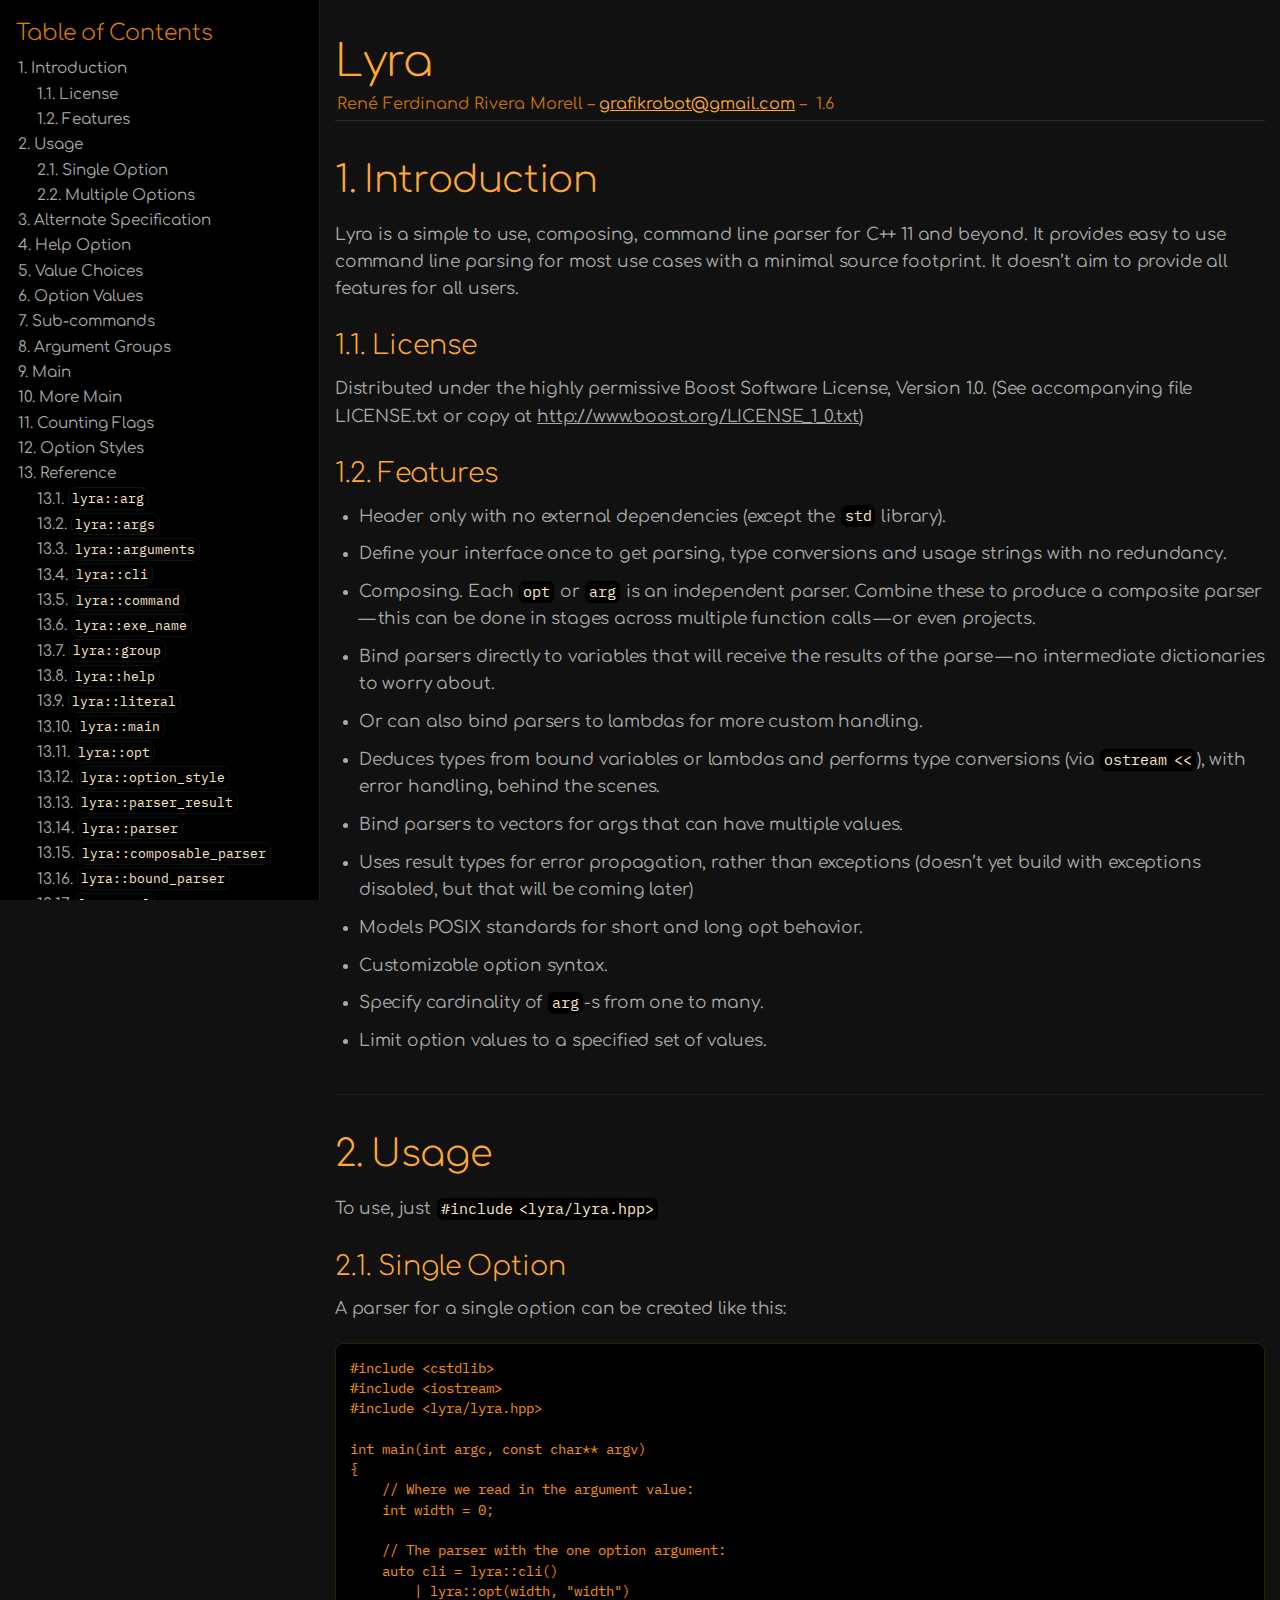
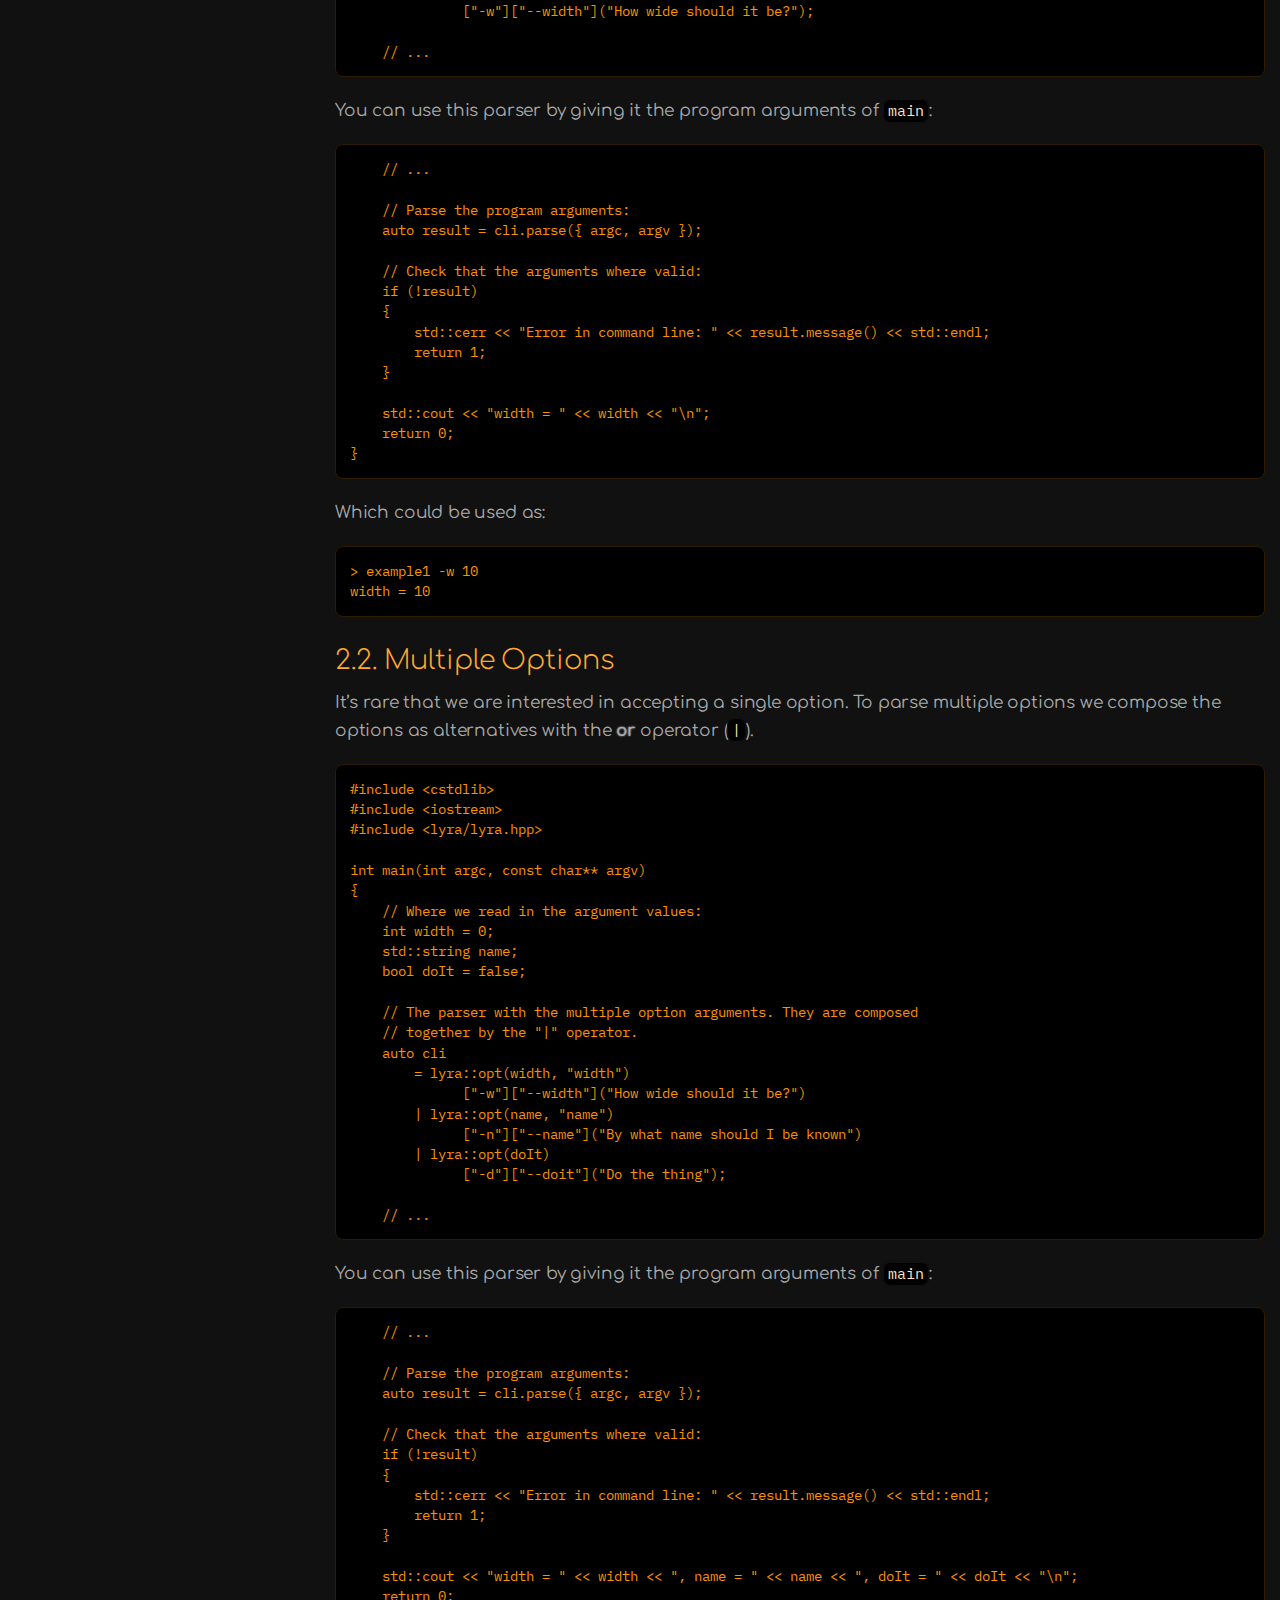
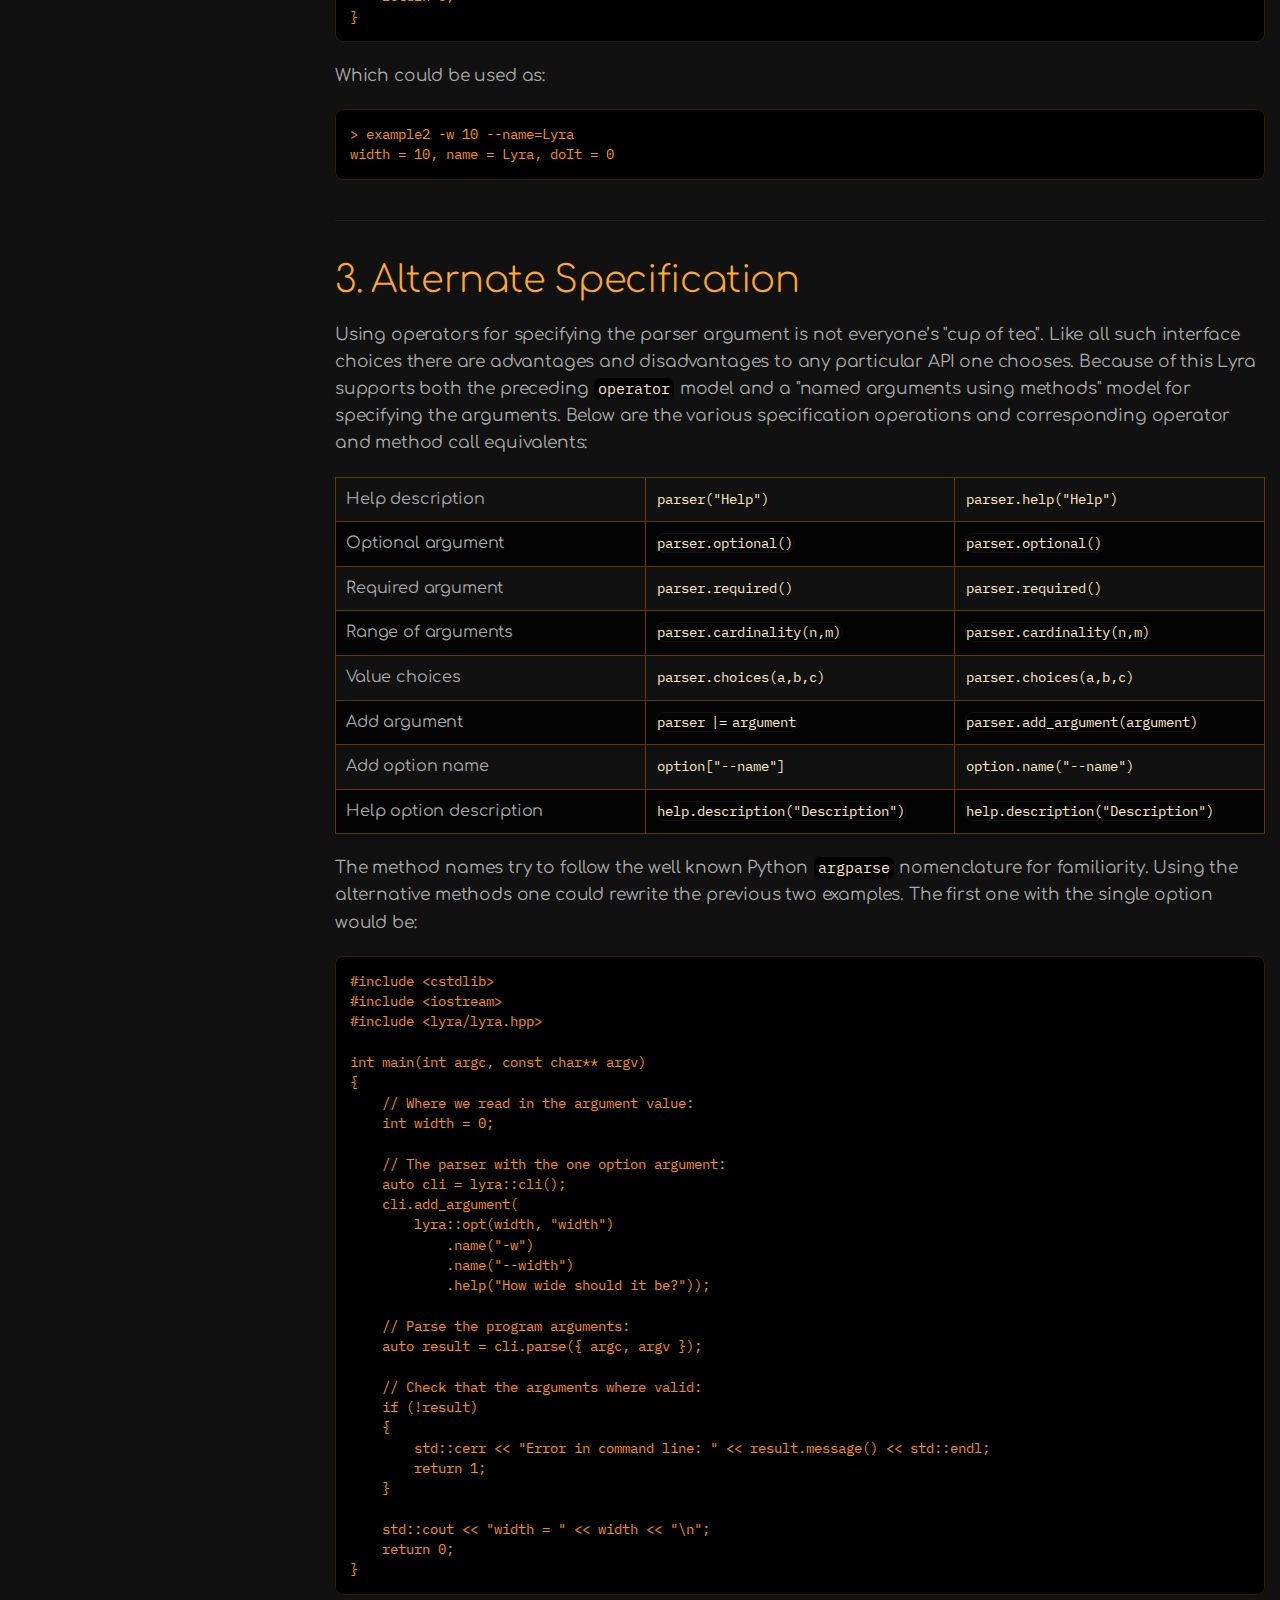
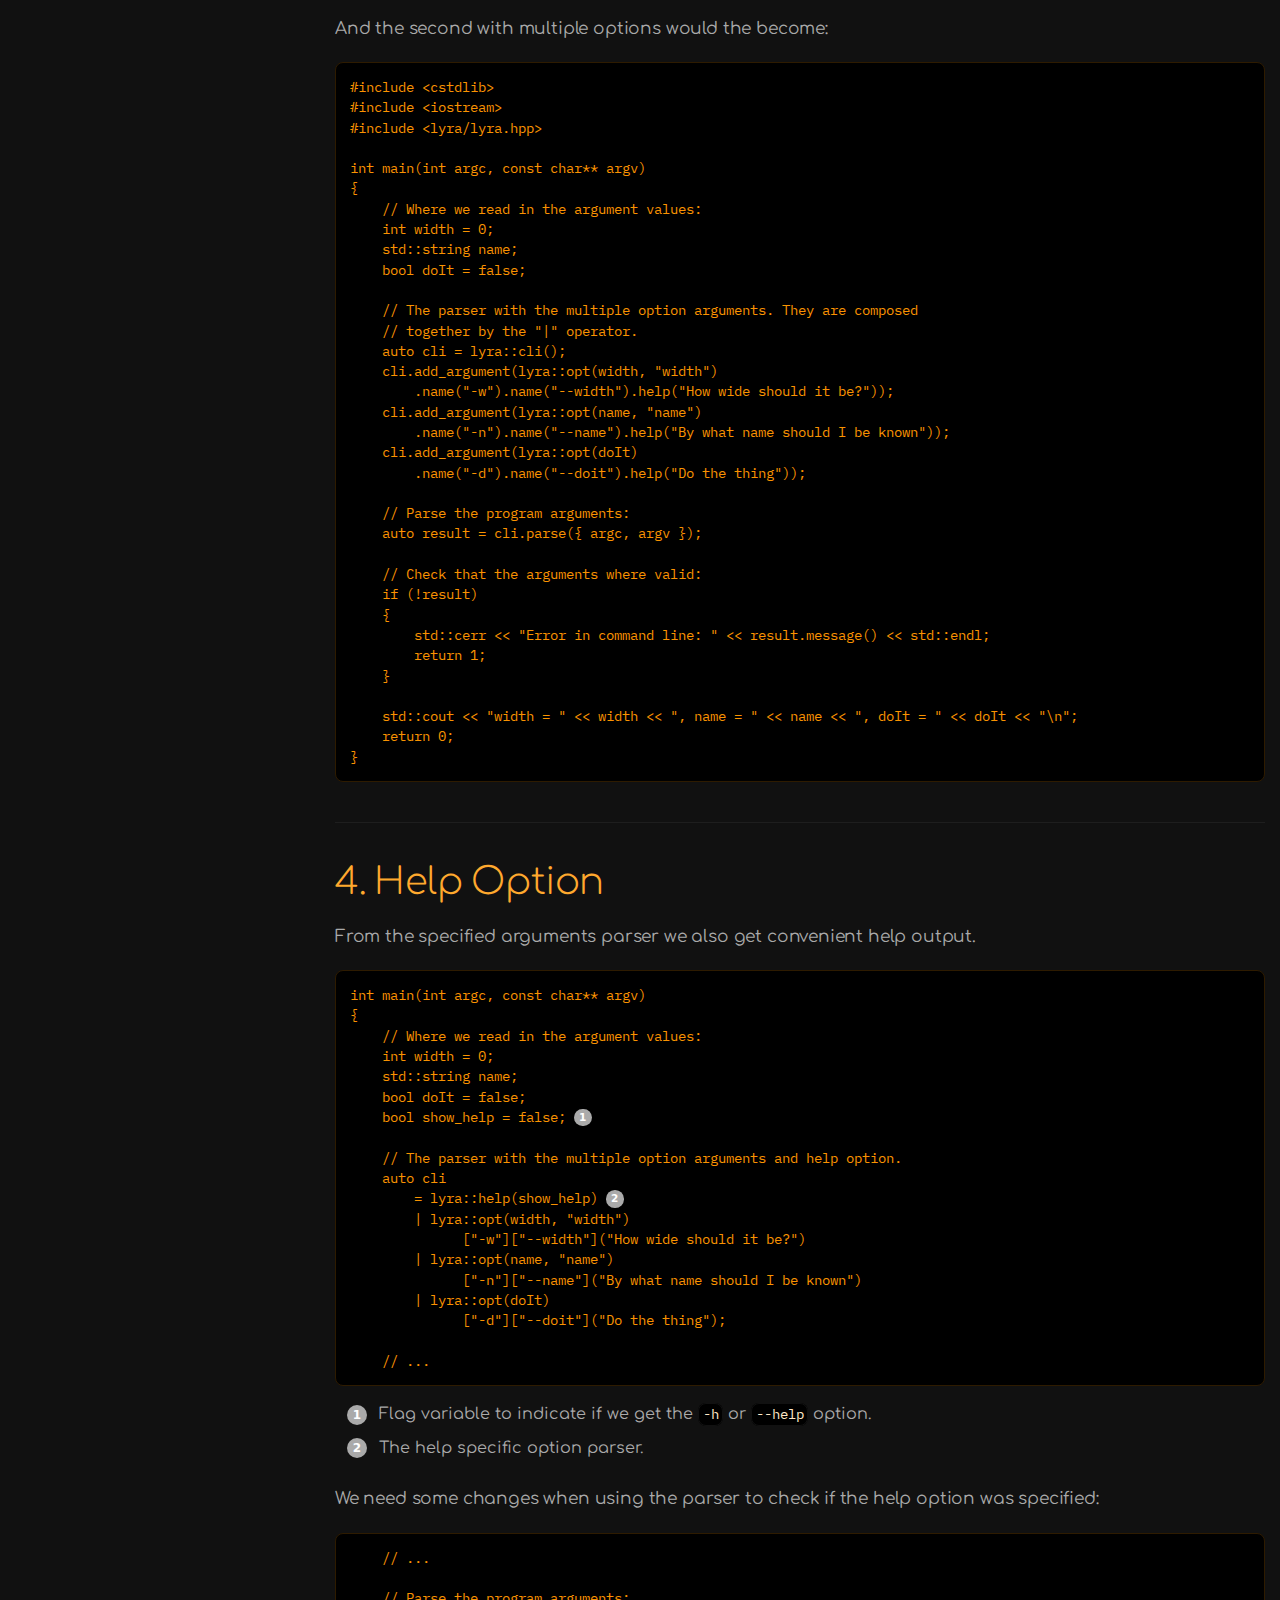
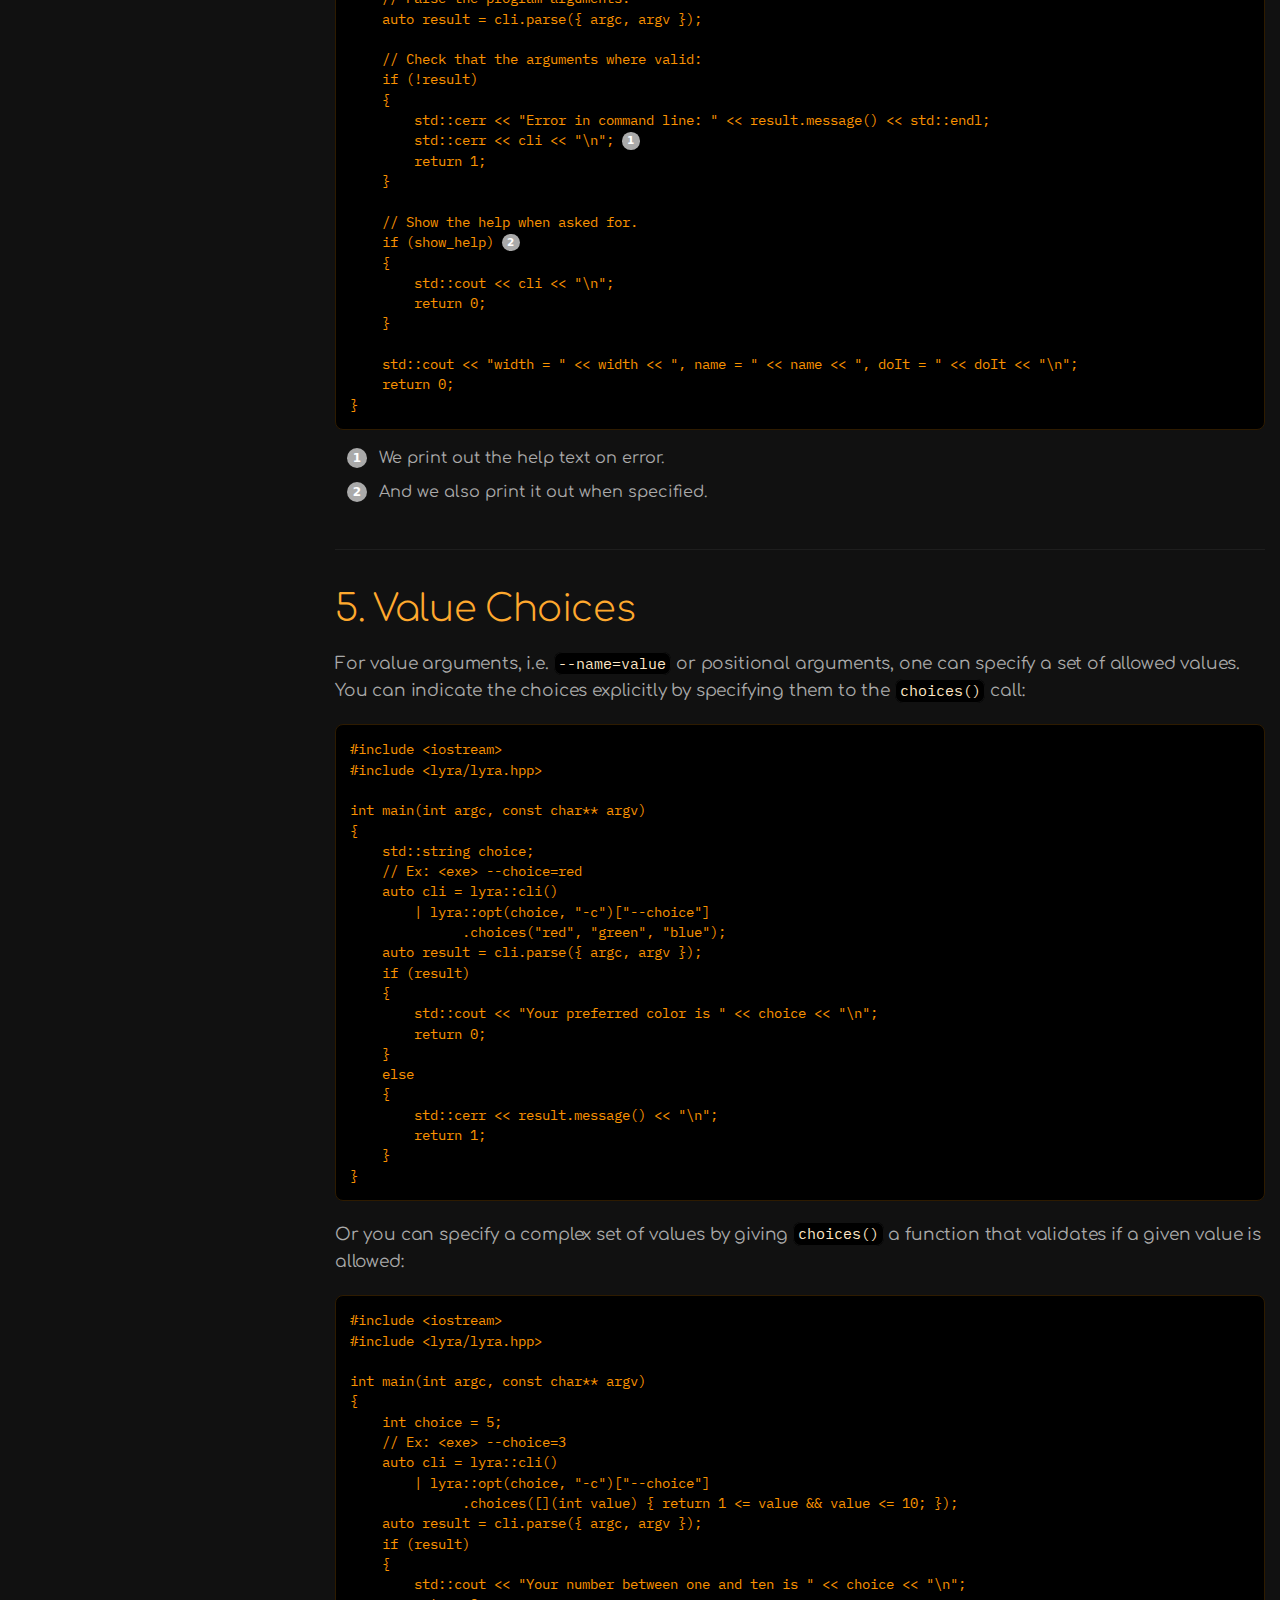
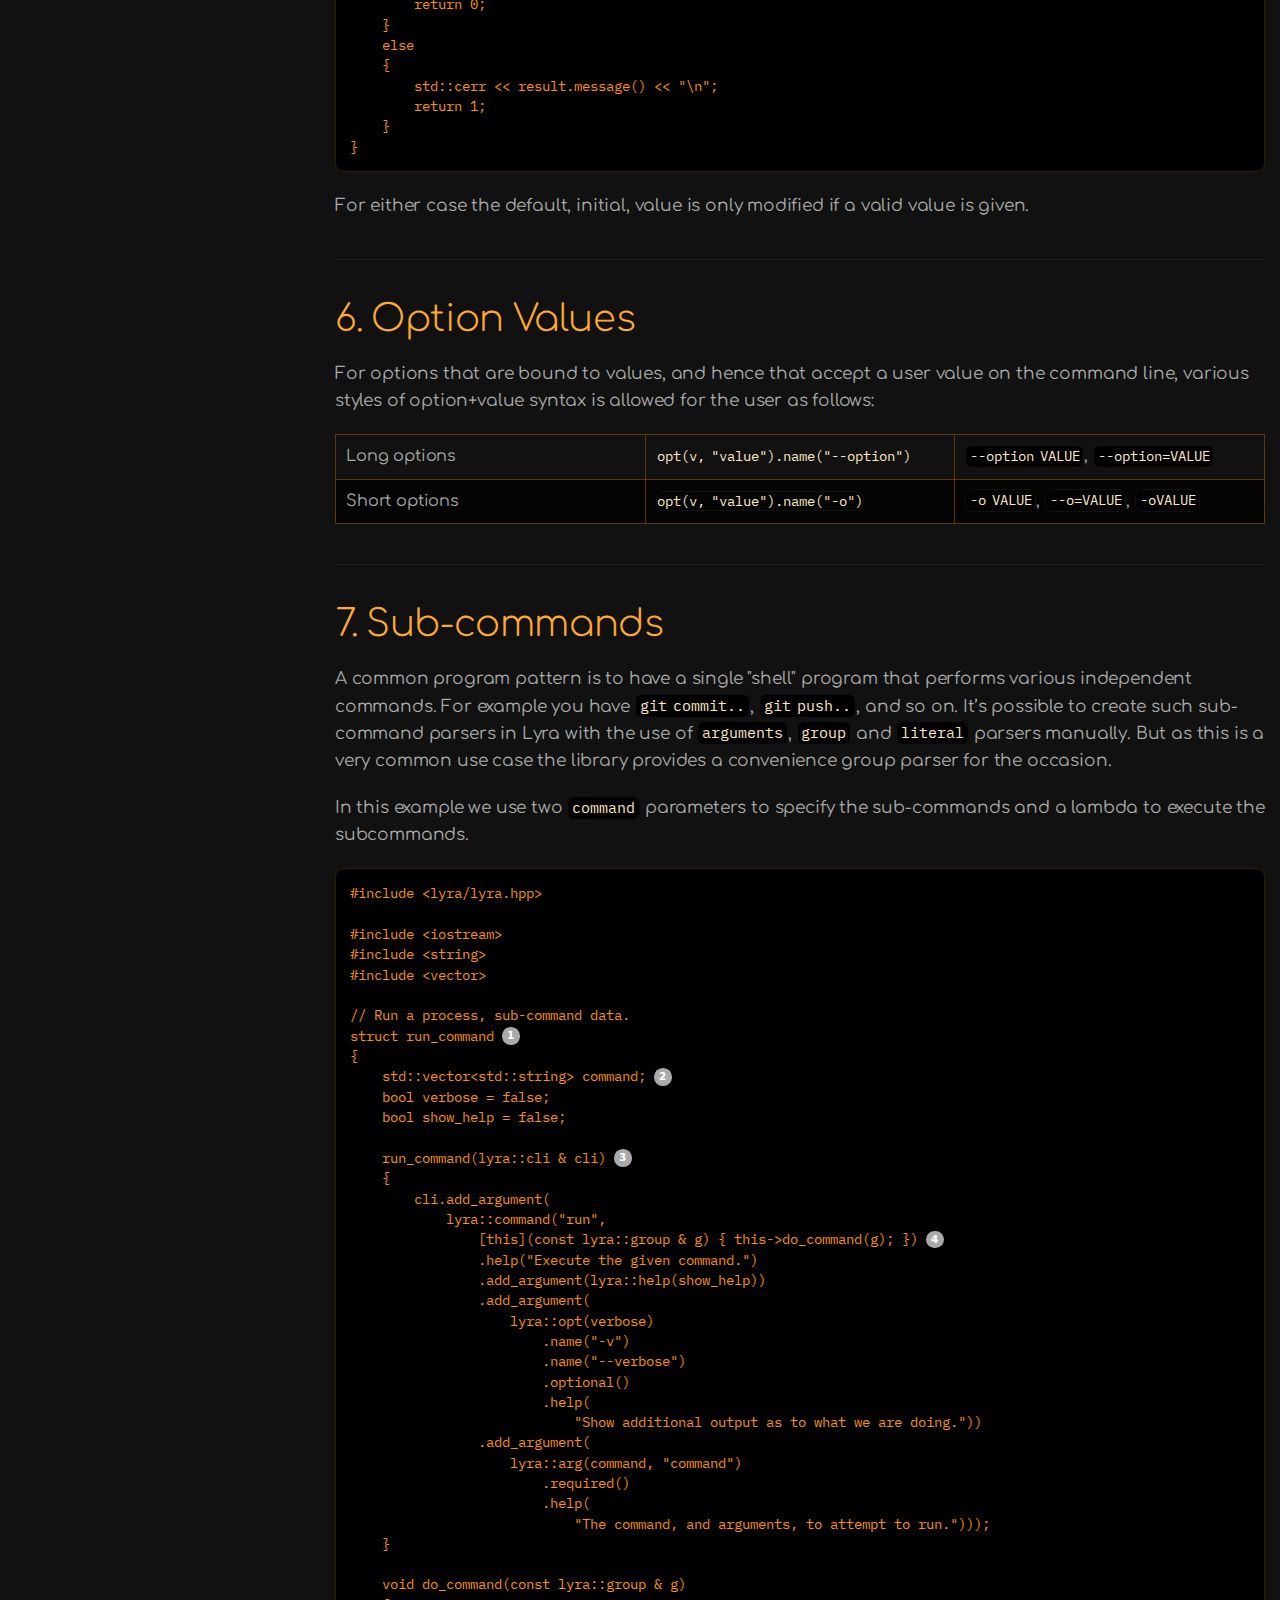
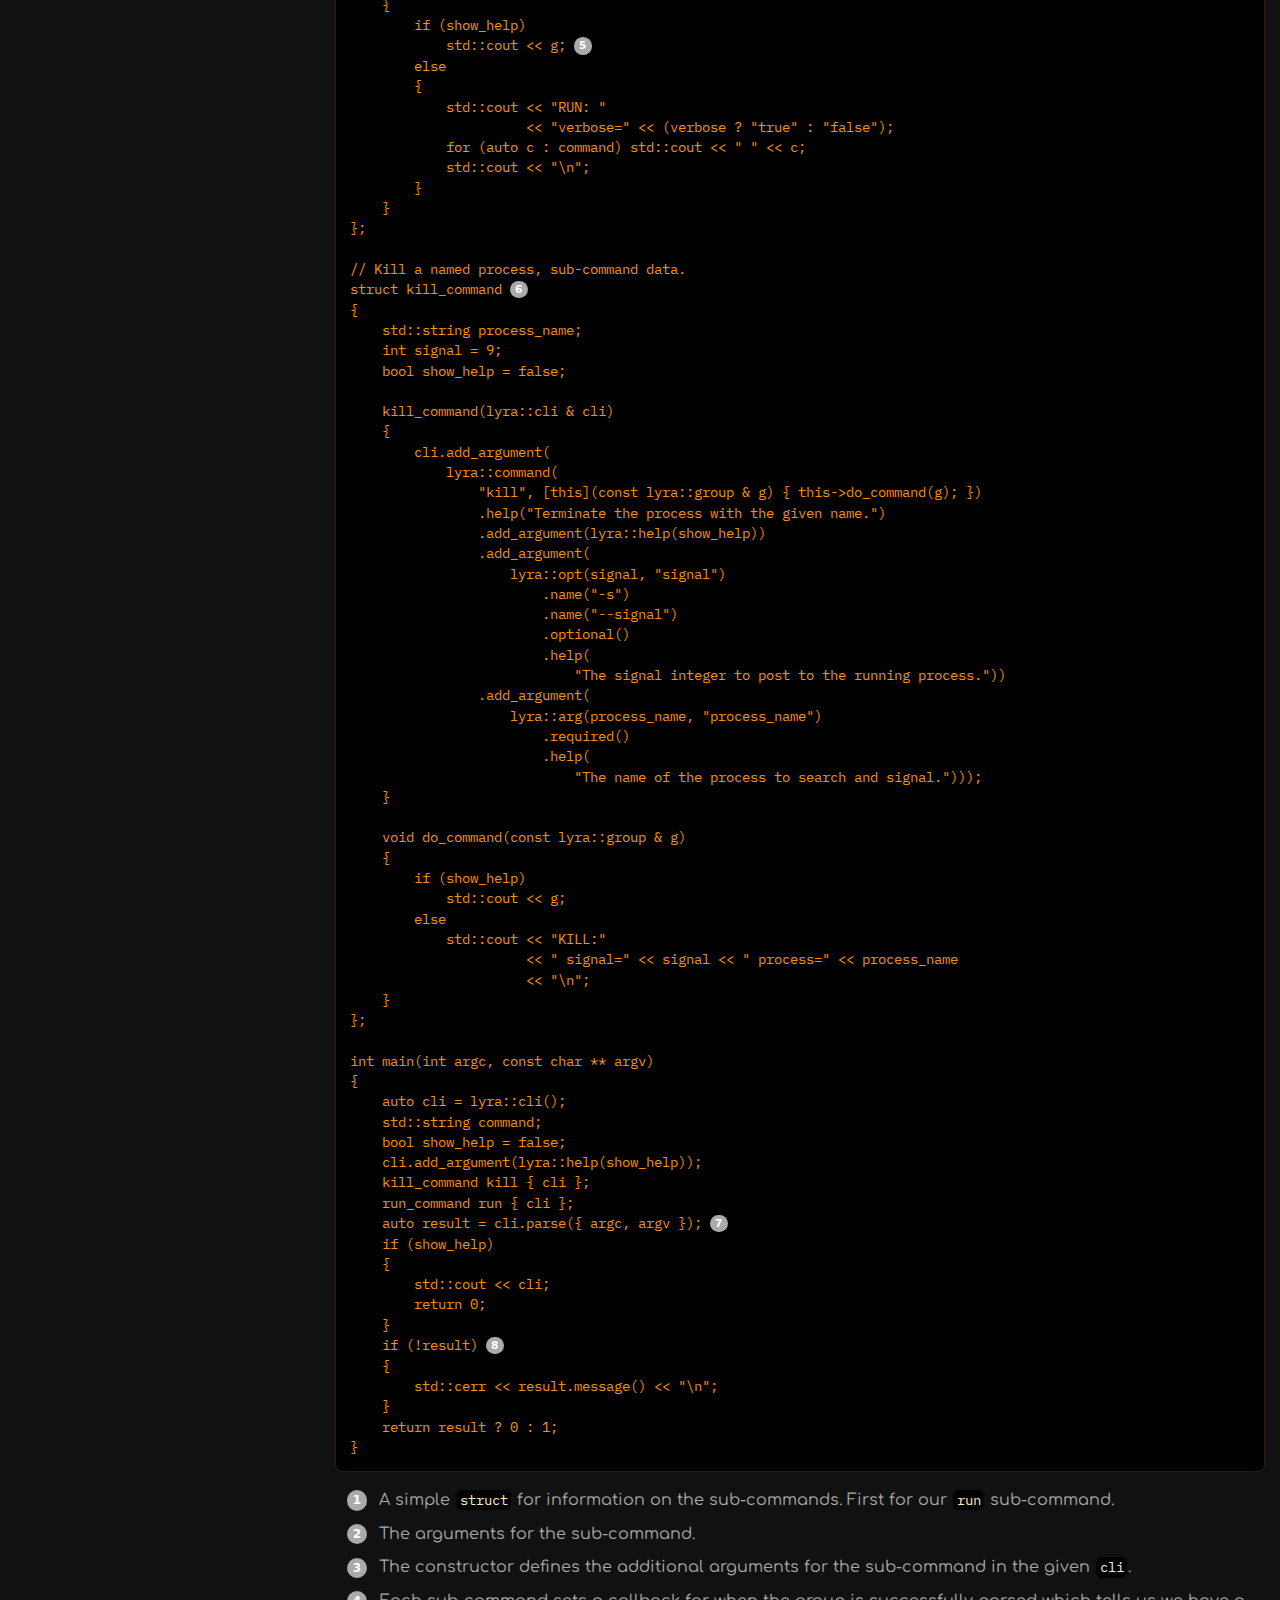
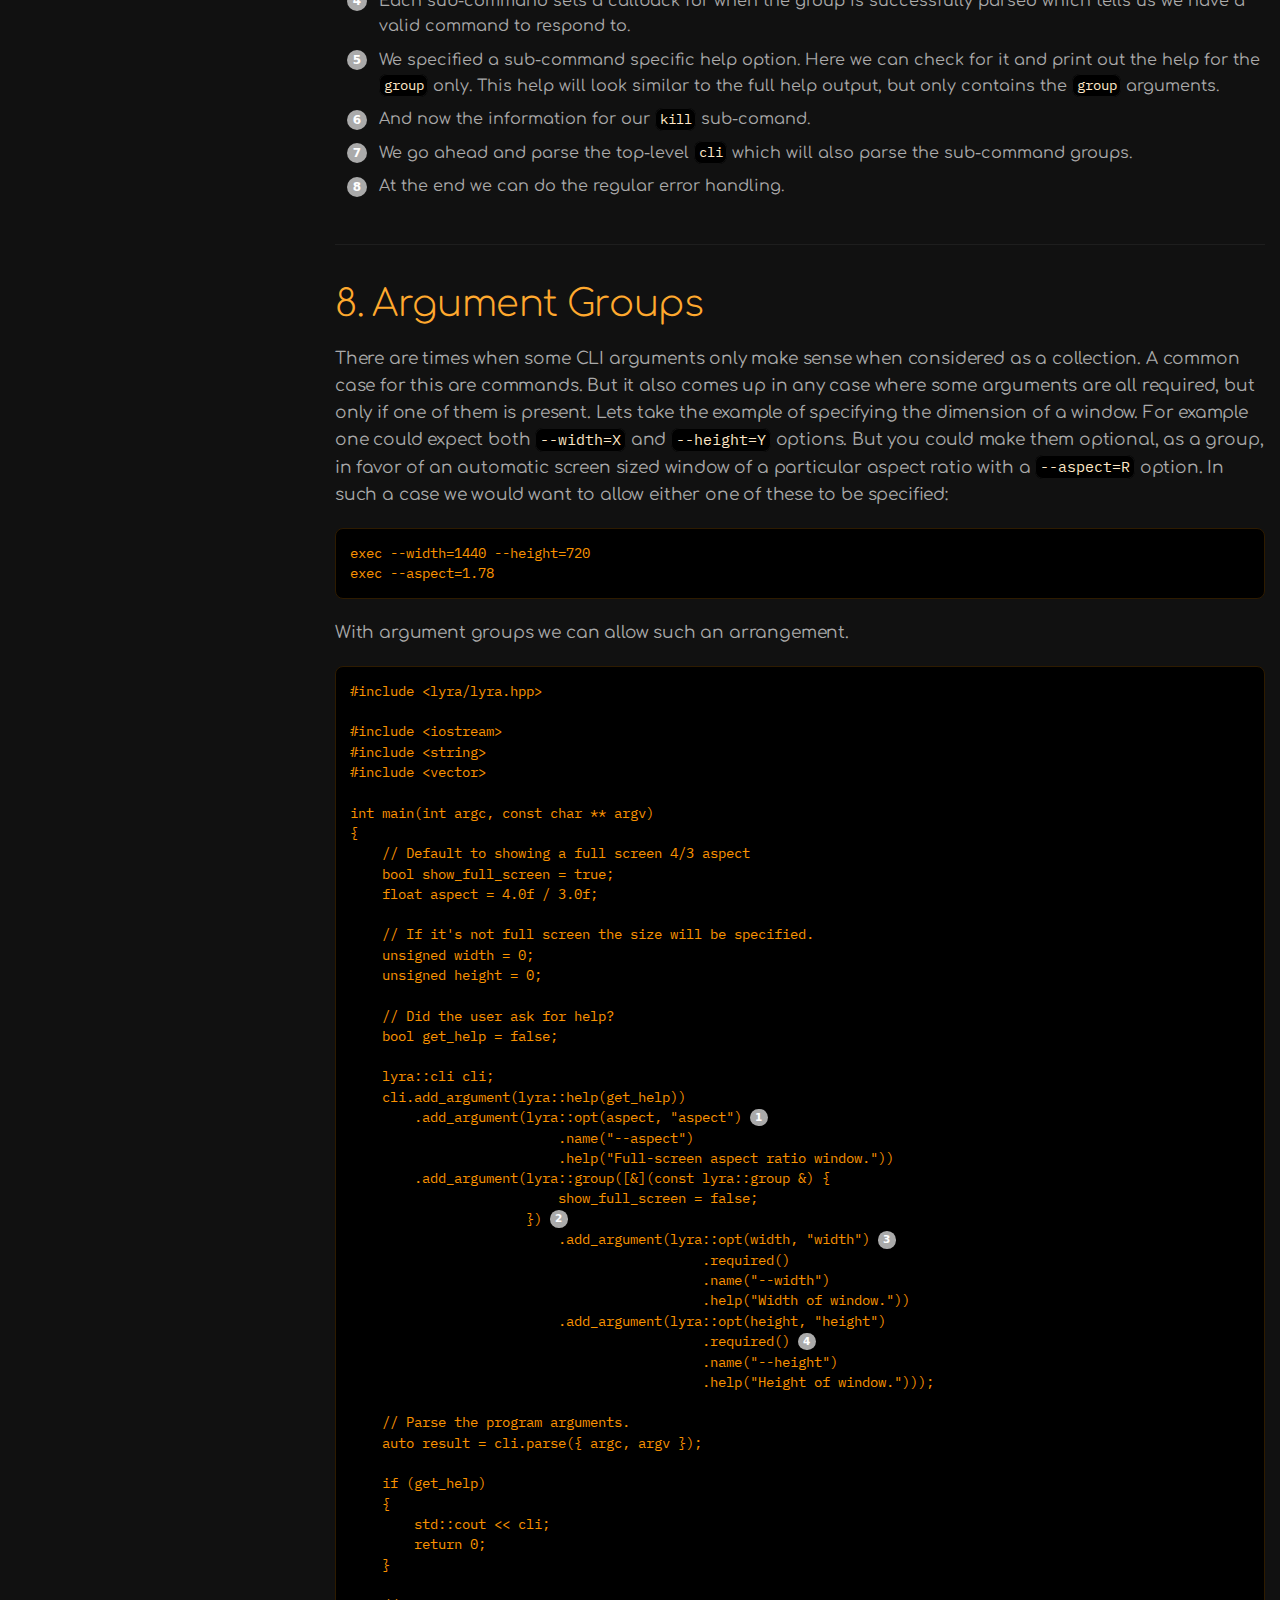
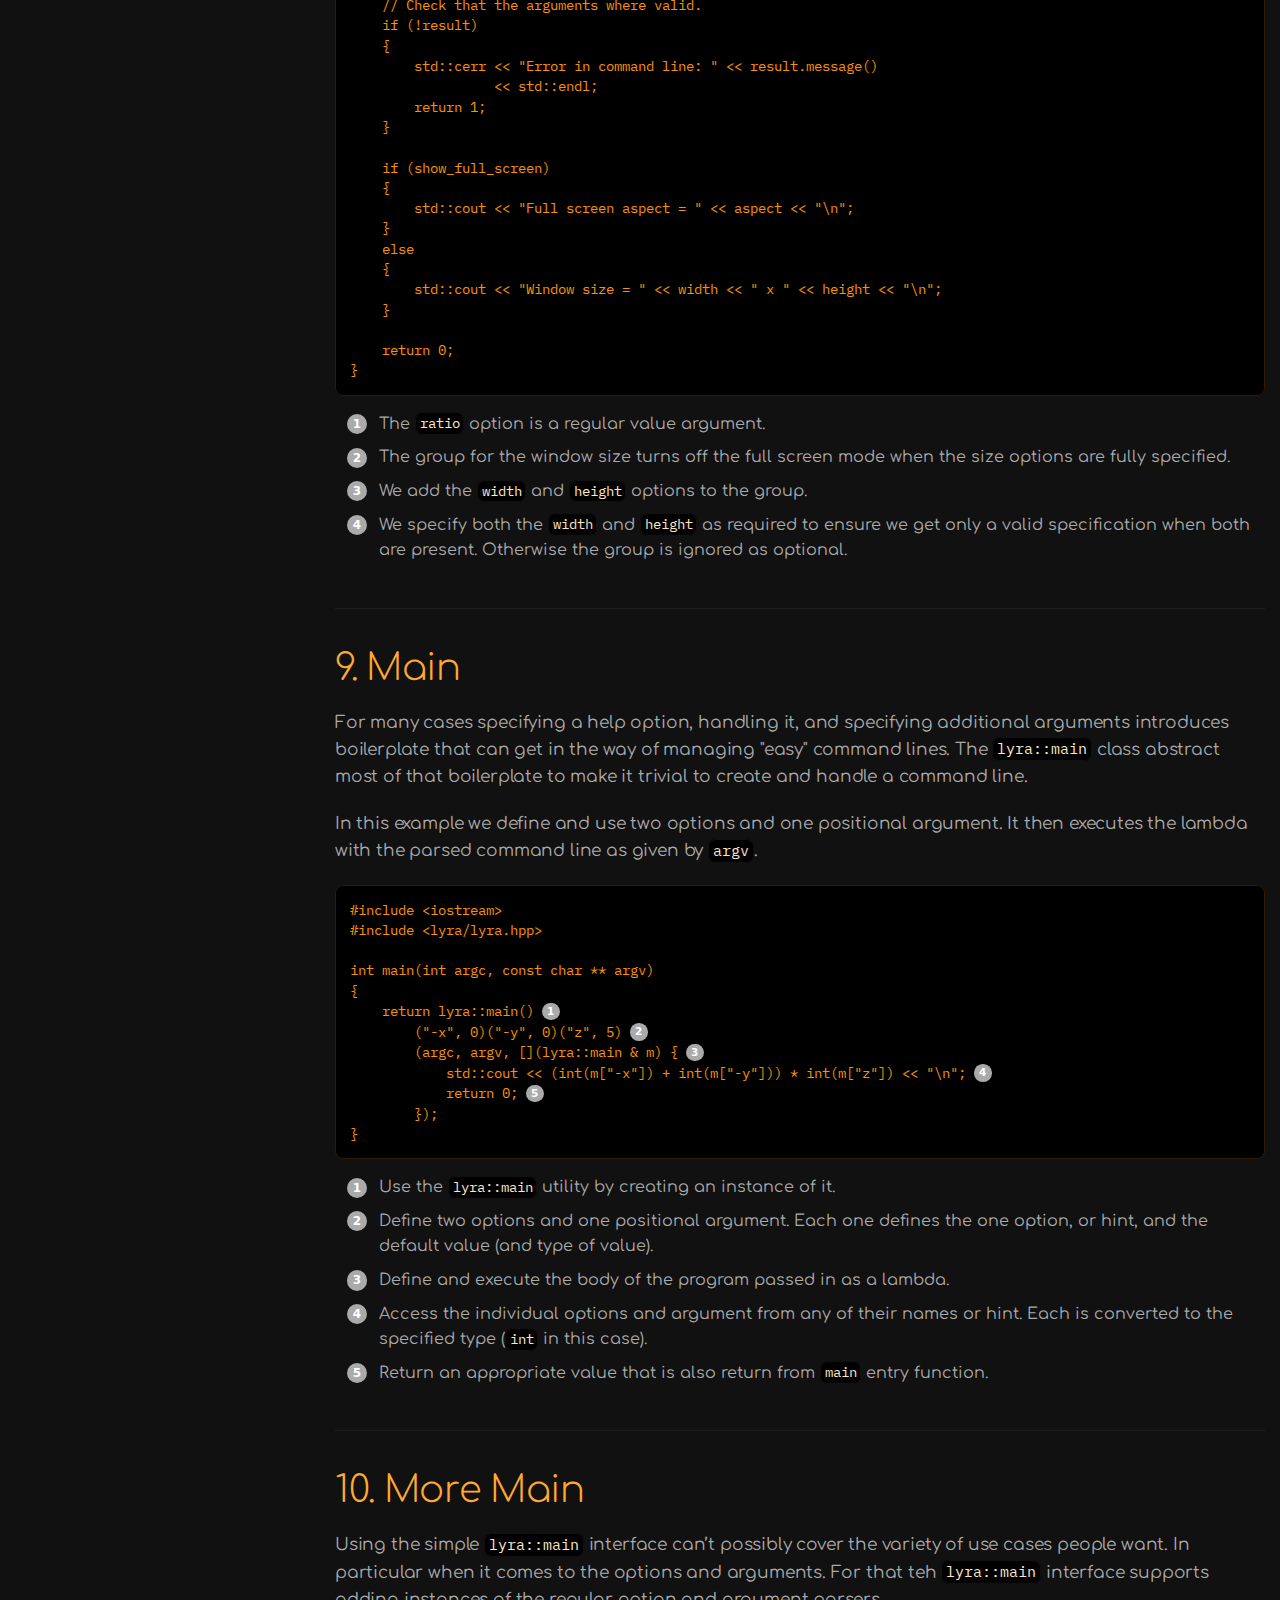
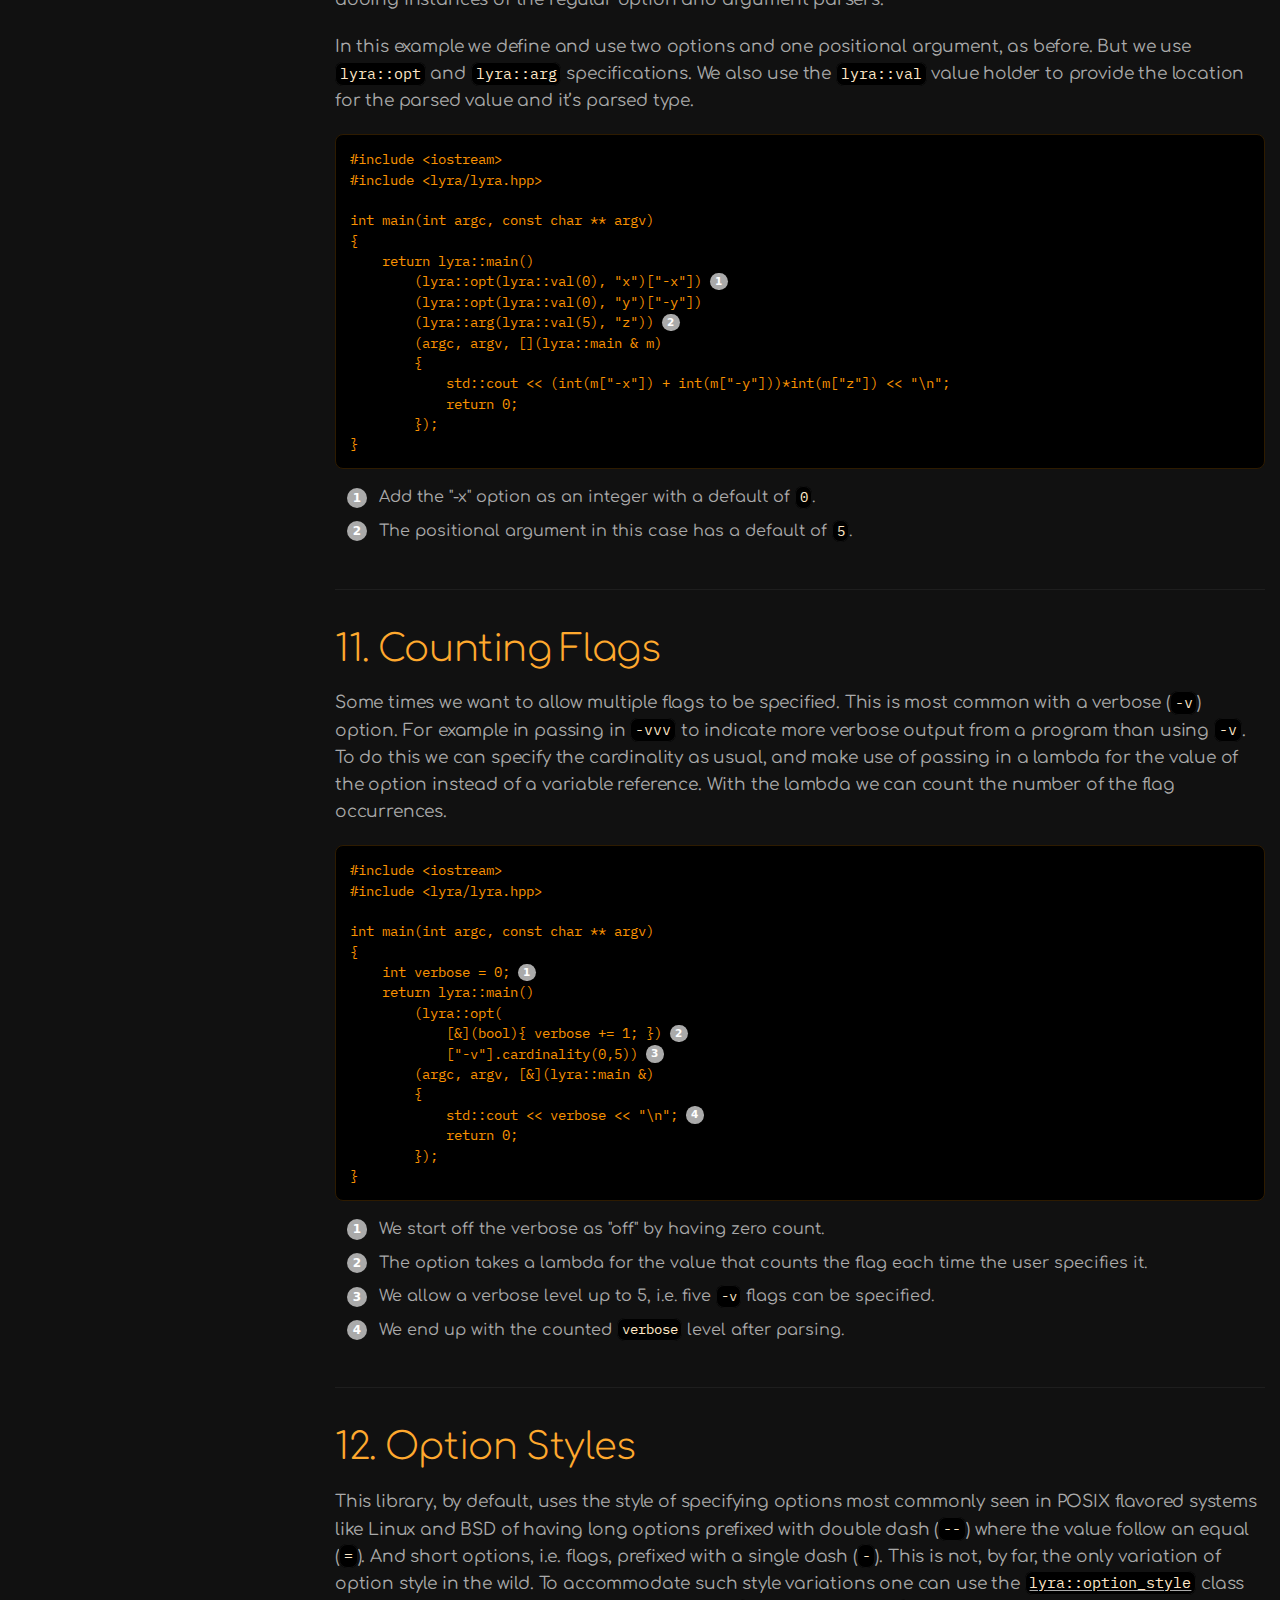
==== docs/lyra.html @ 6bc72c9d "Re-generate docs/lyra.html." ====
<!DOCTYPE html>
<html lang="en">
<head>
<meta charset="UTF-8">
<meta http-equiv="X-UA-Compatible" content="IE=edge">
<meta name="viewport" content="width=device-width, initial-scale=1.0">
<meta name="generator" content="Asciidoctor 2.0.16">
<meta name="author" content="René Ferdinand Rivera Morell">
<meta name="copyright" content="Copyright 2019 René Ferdinand Rivera Morell">
<title>Lyra</title>
<style>
@import url(https://fonts.googleapis.com/css2?family=Comfortaa&display=swap);
/*! normalize.css v2.1.2 | MIT License | git.io/normalize */
/* ========================================================================== HTML5 display definitions ========================================================================== */
/** Correct `block` display not defined in IE 8/9. */
@import url(https://fonts.googleapis.com/css2?family=IBM+Plex+Mono&display=swap);
article, aside, details, figcaption, figure, footer, header, hgroup, main, nav, section, summary { display: block; }

/** Correct `inline-block` display not defined in IE 8/9. */
audio, canvas, video { display: inline-block; }

/** Prevent modern browsers from displaying `audio` without controls. Remove excess height in iOS 5 devices. */
audio:not([controls]) { display: none; height: 0; }

/** Address `[hidden]` styling not present in IE 8/9. Hide the `template` element in IE, Safari, and Firefox < 22. */
[hidden], template { display: none; }

script { display: none !important; }

/* ========================================================================== Base ========================================================================== */
/** 1. Set default font family to sans-serif. 2. Prevent iOS text size adjust after orientation change, without disabling user zoom. */
html { font-family: sans-serif; /* 1 */ -ms-text-size-adjust: 100%; /* 2 */ -webkit-text-size-adjust: 100%; /* 2 */ }

/** Remove default margin. */
body { margin: 0; }

/* ========================================================================== Links ========================================================================== */
/** Remove the gray background color from active links in IE 10. */
a { background: transparent; }

/** Address `outline` inconsistency between Chrome and other browsers. */
a:focus { outline: thin dotted; }

/** Improve readability when focused and also mouse hovered in all browsers. */
a:active, a:hover { outline: 0; }

/* ========================================================================== Typography ========================================================================== */
/** Address variable `h1` font-size and margin within `section` and `article` contexts in Firefox 4+, Safari 5, and Chrome. */
h1 { font-size: 2em; margin: 0.67em 0; }

/** Address styling not present in IE 8/9, Safari 5, and Chrome. */
abbr[title] { border-bottom: 1px dotted; }

/** Address style set to `bolder` in Firefox 4+, Safari 5, and Chrome. */
b, strong { font-weight: bold; }

/** Address styling not present in Safari 5 and Chrome. */
dfn { font-style: italic; }

/** Address differences between Firefox and other browsers. */
hr { -moz-box-sizing: content-box; box-sizing: content-box; height: 0; }

/** Address styling not present in IE 8/9. */
mark { background: #ff0; color: #000; }

/** Correct font family set oddly in Safari 5 and Chrome. */
code, kbd, pre, samp { font-family: monospace, serif; font-size: 1em; }

/** Improve readability of pre-formatted text in all browsers. */
pre { white-space: pre-wrap; }

/** Set consistent quote types. */
q { quotes: "\201C" "\201D" "\2018" "\2019"; }

/** Address inconsistent and variable font size in all browsers. */
small { font-size: 80%; }

/** Prevent `sub` and `sup` affecting `line-height` in all browsers. */
sub, sup { font-size: 75%; line-height: 0; position: relative; vertical-align: baseline; }

sup { top: -0.5em; }

sub { bottom: -0.25em; }

/* ========================================================================== Embedded content ========================================================================== */
/** Remove border when inside `a` element in IE 8/9. */
img { border: 0; }

/** Correct overflow displayed oddly in IE 9. */
svg:not(:root) { overflow: hidden; }

/* ========================================================================== Figures ========================================================================== */
/** Address margin not present in IE 8/9 and Safari 5. */
figure { margin: 0; }

/* ========================================================================== Forms ========================================================================== */
/** Define consistent border, margin, and padding. */
fieldset { border: 1px solid #c0c0c0; margin: 0 2px; padding: 0.35em 0.625em 0.75em; }

/** 1. Correct `color` not being inherited in IE 8/9. 2. Remove padding so people aren't caught out if they zero out fieldsets. */
legend { border: 0; /* 1 */ padding: 0; /* 2 */ }

/** 1. Correct font family not being inherited in all browsers. 2. Correct font size not being inherited in all browsers. 3. Address margins set differently in Firefox 4+, Safari 5, and Chrome. */
button, input, select, textarea { font-family: inherit; /* 1 */ font-size: 100%; /* 2 */ margin: 0; /* 3 */ }

/** Address Firefox 4+ setting `line-height` on `input` using `!important` in the UA stylesheet. */
button, input { line-height: normal; }

/** Address inconsistent `text-transform` inheritance for `button` and `select`. All other form control elements do not inherit `text-transform` values. Correct `button` style inheritance in Chrome, Safari 5+, and IE 8+. Correct `select` style inheritance in Firefox 4+ and Opera. */
button, select { text-transform: none; }

/** 1. Avoid the WebKit bug in Android 4.0.* where (2) destroys native `audio` and `video` controls. 2. Correct inability to style clickable `input` types in iOS. 3. Improve usability and consistency of cursor style between image-type `input` and others. */
button, html input[type="button"], input[type="reset"], input[type="submit"] { -webkit-appearance: button; /* 2 */ cursor: pointer; /* 3 */ }

/** Re-set default cursor for disabled elements. */
button[disabled], html input[disabled] { cursor: default; }

/** 1. Address box sizing set to `content-box` in IE 8/9. 2. Remove excess padding in IE 8/9. */
input[type="checkbox"], input[type="radio"] { box-sizing: border-box; /* 1 */ padding: 0; /* 2 */ }

/** 1. Address `appearance` set to `searchfield` in Safari 5 and Chrome. 2. Address `box-sizing` set to `border-box` in Safari 5 and Chrome (include `-moz` to future-proof). */
input[type="search"] { -webkit-appearance: textfield; /* 1 */ -moz-box-sizing: content-box; -webkit-box-sizing: content-box; /* 2 */ box-sizing: content-box; }

/** Remove inner padding and search cancel button in Safari 5 and Chrome on OS X. */
input[type="search"]::-webkit-search-cancel-button, input[type="search"]::-webkit-search-decoration { -webkit-appearance: none; }

/** Remove inner padding and border in Firefox 4+. */
button::-moz-focus-inner, input::-moz-focus-inner { border: 0; padding: 0; }

/** 1. Remove default vertical scrollbar in IE 8/9. 2. Improve readability and alignment in all browsers. */
textarea { overflow: auto; /* 1 */ vertical-align: top; /* 2 */ }

/* ========================================================================== Tables ========================================================================== */
/** Remove most spacing between table cells. */
table { border-collapse: collapse; border-spacing: 0; }

meta.foundation-mq-small { font-family: "only screen and (min-width: 768px)"; width: 768px; }

meta.foundation-mq-medium { font-family: "only screen and (min-width:1280px)"; width: 1280px; }

meta.foundation-mq-large { font-family: "only screen and (min-width:1440px)"; width: 1440px; }

*, *:before, *:after { -moz-box-sizing: border-box; -webkit-box-sizing: border-box; box-sizing: border-box; }

html, body { font-size: 100%; }

body { background: #111; color: #aaa; padding: 0; margin: 0; font-family: "Comfortaa", "-apple-system", "BlinkMacSystemFont", "Segoe UI", "Roboto", "Helvetica Neue", "Arial", "sans-serif", "Apple Color Emoji", "Segoe UI Emoji", "Segoe UI Symbol"; font-weight: normal; font-style: normal; line-height: 1; position: relative; cursor: auto; }

a:hover { cursor: pointer; }

img, object, embed { max-width: 100%; height: auto; }

object, embed { height: 100%; }

img { -ms-interpolation-mode: bicubic; }

#map_canvas img, #map_canvas embed, #map_canvas object, .map_canvas img, .map_canvas embed, .map_canvas object { max-width: none !important; }

.left { float: left !important; }

.right { float: right !important; }

.text-left { text-align: left !important; }

.text-right { text-align: right !important; }

.text-center { text-align: center !important; }

.text-justify { text-align: justify !important; }

.hide { display: none; }

.antialiased { -webkit-font-smoothing: antialiased; }

img { display: inline-block; vertical-align: middle; }

textarea { height: auto; min-height: 50px; }

select { width: 100%; }

p.lead { font-size: 1.21875em; line-height: 1.6; }

.subheader, .admonitionblock td.content > .title, .audioblock > .title, .exampleblock > .title, .imageblock > .title, .listingblock > .title, .literalblock > .title, .stemblock > .title, .openblock > .title, .paragraph > .title, .quoteblock > .title, table.tableblock > .title, .verseblock > .title, .videoblock > .title, .dlist > .title, .olist > .title, .ulist > .title, .qlist > .title, .hdlist > .title { line-height: 1.45; color: #e18400; font-weight: normal; margin-top: 0; margin-bottom: 0.25em; }

/* Typography resets */
div, dl, dt, dd, ul, ol, li, h1, h2, h3, #toctitle, .sidebarblock > .content > .title, h4, h5, h6, pre, form, p, blockquote, th, td { margin: 0; padding: 0; direction: ltr; }

/* Default Link Styles */
a { color: #FA9300; text-decoration: underline; line-height: inherit; }
a:hover, a:focus { color: #e18400; }
a img { border: none; }

/* Default paragraph styles */
p { font-family: inherit; font-weight: normal; font-size: 1em; line-height: 1.6; margin-bottom: 1.25em; text-rendering: optimizeLegibility; }
p aside { font-size: 0.875em; line-height: 1.35; font-style: italic; }

/* Default header styles */
h1, h2, h3, #toctitle, .sidebarblock > .content > .title, h4, h5, h6 { font-family: "Comfortaa", "-apple-system", "BlinkMacSystemFont", "Segoe UI", "Roboto", "Helvetica Neue", "Arial", "sans-serif", "Apple Color Emoji", "Segoe UI Emoji", "Segoe UI Symbol"; font-weight: 300; font-style: normal; color: #ffa92e; text-rendering: optimizeLegibility; margin-top: 1em; margin-bottom: 0.5em; line-height: 1.0125em; }
h1 small, h2 small, h3 small, #toctitle small, .sidebarblock > .content > .title small, h4 small, h5 small, h6 small { font-size: 60%; color: #ffe8c7; line-height: 0; }

h1 { font-size: 2.125em; }

h2 { font-size: 1.6875em; }

h3, #toctitle, .sidebarblock > .content > .title { font-size: 1.375em; }

h4 { font-size: 1.125em; }

h5 { font-size: 1.125em; }

h6 { font-size: 1em; }

hr { border: solid #2b2b2b; border-width: 1px 0 0; clear: both; margin: 1.25em 0 1.1875em; height: 0; }

/* Helpful Typography Defaults */
em, i { font-style: italic; line-height: inherit; }

strong, b { font-weight: bold; line-height: inherit; }

small { font-size: 60%; line-height: inherit; }

code { font-family: "IBM Plex Mono", "Droid Sans Mono", "DejaVu Sans Mono", "Monospace", monospace; font-weight: normal; color: #ffe8c7; }

/* Lists */
ul, ol, dl { font-size: 1em; line-height: 1.6; margin-bottom: 1.25em; list-style-position: outside; font-family: inherit; }

ul, ol { margin-left: 1.5em; }
ul.no-bullet, ol.no-bullet { margin-left: 1.5em; }

/* Unordered Lists */
ul li ul, ul li ol { margin-left: 1.25em; margin-bottom: 0; font-size: 1em; /* Override nested font-size change */ }
ul.square li ul, ul.circle li ul, ul.disc li ul { list-style: inherit; }
ul.square { list-style-type: square; }
ul.circle { list-style-type: circle; }
ul.disc { list-style-type: disc; }
ul.no-bullet { list-style: none; }

/* Ordered Lists */
ol li ul, ol li ol { margin-left: 1.25em; margin-bottom: 0; }

/* Definition Lists */
dl dt { margin-bottom: 0.3125em; font-weight: bold; }
dl dd { margin-bottom: 1.25em; }

/* Abbreviations */
abbr, acronym { text-transform: uppercase; font-size: 90%; color: #aaa; border-bottom: 1px dotted #ddd; cursor: help; }

abbr { text-transform: none; }

/* Blockquotes */
blockquote { margin: 0 0 1.25em; padding: 0.5625em 1.25em 0 1.1875em; border-left: 1px solid #ddd; }
blockquote cite { display: block; font-size: 0.9375em; color: #aaa; }
blockquote cite:before { content: "\2014 \0020"; }
blockquote cite a, blockquote cite a:visited { color: #aaa; }

blockquote, blockquote p { line-height: 1.6; color: #ffa92e; }

/* Microformats */
.vcard { display: inline-block; margin: 0 0 1.25em 0; border: 1px solid #ddd; padding: 0.625em 0.75em; }
.vcard li { margin: 0; display: block; }
.vcard .fn { font-weight: bold; font-size: 0.9375em; }

.vevent .summary { font-weight: bold; }
.vevent abbr { cursor: auto; text-decoration: none; font-weight: bold; border: none; padding: 0 0.0625em; }

@media only screen and (min-width: 768px) { h1, h2, h3, #toctitle, .sidebarblock > .content > .title, h4, h5, h6 { line-height: 1.2; }
  h1 { font-size: 2.75em; }
  h2 { font-size: 2.3125em; }
  h3, #toctitle, .sidebarblock > .content > .title { font-size: 1.6875em; }
  h4 { font-size: 1.4375em; } }
/* Tables */
table { background: #111; margin-bottom: 1.25em; border: solid 1px #613900; }
table thead, table tfoot { background: #2e1b00; font-weight: bold; }
table thead tr th, table thead tr td, table tfoot tr th, table tfoot tr td { padding: 0.5em 0.625em 0.625em; font-size: inherit; color: #aaa; text-align: left; }
table tr th, table tr td { padding: 0.5625em 0.625em; font-size: inherit; color: #aaa; }
table tr.even, table tr.alt, table tr:nth-of-type(even) { background: #040404; }
table thead tr th, table tfoot tr th, table tbody tr td, table tr td, table tfoot tr td { display: table-cell; line-height: 1.6; }

body { tab-size: 4; word-wrap: anywhere; -moz-osx-font-smoothing: grayscale; -webkit-font-smoothing: antialiased; }

table { word-wrap: normal; }

h1, h2, h3, #toctitle, .sidebarblock > .content > .title, h4, h5, h6 { line-height: 1.2; word-spacing: -0.05em; }
h1 strong, h2 strong, h3 strong, #toctitle strong, .sidebarblock > .content > .title strong, h4 strong, h5 strong, h6 strong { font-weight: 400; }

object, svg { display: inline-block; vertical-align: middle; }

.center { margin-left: auto; margin-right: auto; }

.stretch { width: 100%; }

.clearfix:before, .clearfix:after, .float-group:before, .float-group:after { content: " "; display: table; }
.clearfix:after, .float-group:after { clear: both; }

:not(pre).nobreak { word-wrap: normal; }
:not(pre).nowrap { white-space: nowrap; }
:not(pre).pre-wrap { white-space: pre-wrap; }

:not(pre):not([class^=L]) > code { font-size: 0.875em; font-style: normal !important; letter-spacing: 0; padding: 0.1em 0.5ex; word-spacing: -0.15em; background-color: black; border: 1px solid #111; -webkit-border-radius: 8px; border-radius: 8px; line-height: 1.45; text-rendering: optimizeSpeed; }

pre { color: #FA9300; font-family: "IBM Plex Mono", "Droid Sans Mono", "DejaVu Sans Mono", "Monospace", monospace; line-height: 1.45; text-rendering: optimizeSpeed; }
pre code, pre pre { color: inherit; font-size: inherit; line-height: inherit; }
pre > code { display: block; }

pre.nowrap, pre.nowrap pre { white-space: pre; word-wrap: normal; }

em em { font-style: normal; }

strong strong { font-weight: normal; }

.keyseq { color: #dddddd; }

kbd { font-family: "IBM Plex Mono", "Droid Sans Mono", "DejaVu Sans Mono", "Monospace", monospace; display: inline-block; color: #aaa; font-size: 0.65em; line-height: 1.45; background-color: #f7f7f7; border: 1px solid #ccc; -webkit-border-radius: 3px; border-radius: 3px; -moz-box-shadow: 0 1px 0 rgba(0, 0, 0, 0.2), 0 0 0 0.1em white inset; -webkit-box-shadow: 0 1px 0 rgba(0, 0, 0, 0.2), 0 0 0 0.1em white inset; box-shadow: 0 1px 0 rgba(0, 0, 0, 0.2), 0 0 0 0.1em white inset; margin: 0 0.15em; padding: 0.2em 0.5em; vertical-align: middle; position: relative; top: -0.1em; white-space: nowrap; }

.keyseq kbd:first-child { margin-left: 0; }

.keyseq kbd:last-child { margin-right: 0; }

.menuseq, .menuref { color: #000; }

.menuseq b:not(.caret), .menuref { font-weight: inherit; }

.menuseq { word-spacing: -0.02em; }
.menuseq b.caret { font-size: 1.25em; line-height: 0.8; }
.menuseq i.caret { font-weight: bold; text-align: center; width: 0.45em; }

b.button:before, b.button:after { position: relative; top: -1px; font-weight: normal; }

b.button:before { content: "["; padding: 0 3px 0 2px; }

b.button:after { content: "]"; padding: 0 2px 0 3px; }

p a > code:hover { color: #ffddae; }

#header, #content, #footnotes, #footer { width: 100%; margin-left: auto; margin-right: auto; margin-top: 0; margin-bottom: 0; max-width: 62.5em; *zoom: 1; position: relative; padding-left: 0.9375em; padding-right: 0.9375em; }
#header:before, #header:after, #content:before, #content:after, #footnotes:before, #footnotes:after, #footer:before, #footer:after { content: " "; display: table; }
#header:after, #content:after, #footnotes:after, #footer:after { clear: both; }

#content { margin-top: 1.25em; }

#content:before { content: none; }

#header > h1:first-child { color: #ffa92e; margin-top: 2.25rem; margin-bottom: 0; }
#header > h1:first-child + #toc { margin-top: 8px; border-top: 1px solid #2b2b2b; }
#header > h1:only-child, body.toc2 #header > h1:nth-last-child(2) { border-bottom: 1px solid #2b2b2b; padding-bottom: 8px; }
#header .details { border-bottom: 1px solid #2b2b2b; line-height: 1.45; padding-top: 0.25em; padding-bottom: 0.25em; padding-left: 0.25em; color: #aaa; display: -ms-flexbox; display: -webkit-flex; display: flex; -ms-flex-flow: row wrap; -webkit-flex-flow: row wrap; flex-flow: row wrap; }
#header .details span:first-child { margin-left: -0.125em; }
#header .details span.email a { color: #ffa92e; }
#header .details br { display: none; }
#header .details br + span:before { content: "\00a0\2013\00a0"; }
#header .details br + span.author:before { content: "\00a0\22c5\00a0"; color: #ffa92e; }
#header .details br + span#revremark:before { content: "\00a0|\00a0"; }
#header #revnumber { text-transform: capitalize; }
#header #revnumber:after { content: "\00a0"; }

#content > h1:first-child:not([class]) { color: #ffa92e; border-bottom: 1px solid #2b2b2b; padding-bottom: 8px; margin-top: 0; padding-top: 1rem; margin-bottom: 1.25rem; }

#toc { border-bottom: 1px solid #1e1e1e; padding-bottom: 0.5em; }
#toc > ul { margin-left: 0.125em; }
#toc ul.sectlevel0 > li > a { font-style: italic; }
#toc ul.sectlevel0 ul.sectlevel1 { margin: 0.5em 0; }
#toc ul { font-family: "Comfortaa", "-apple-system", "BlinkMacSystemFont", "Segoe UI", "Roboto", "Helvetica Neue", "Arial", "sans-serif", "Apple Color Emoji", "Segoe UI Emoji", "Segoe UI Symbol"; list-style-type: none; }
#toc li { line-height: 1.3334; margin-top: 0.3334em; }
#toc a { text-decoration: none; }
#toc a:active { text-decoration: underline; }

#toctitle { color: #e18400; font-size: 1.2em; }

@media only screen and (min-width: 768px) { #toctitle { font-size: 1.375em; }
  body.toc2 { padding-left: 15em; padding-right: 0; }
  #toc.toc2 { margin-top: 0 !important; background: black; position: fixed; width: 15em; left: 0; top: 0; border-right: 1px solid #1e1e1e; border-top-width: 0 !important; border-bottom-width: 0 !important; z-index: 1000; padding: 1.25em 1em; height: 100%; overflow: auto; }
  #toc.toc2 #toctitle { margin-top: 0; margin-bottom: 0.8rem; font-size: 1.2em; }
  #toc.toc2 > ul { font-size: 0.9em; margin-bottom: 0; }
  #toc.toc2 ul ul { margin-left: 0; padding-left: 1em; }
  #toc.toc2 ul.sectlevel0 ul.sectlevel1 { padding-left: 0; margin-top: 0.5em; margin-bottom: 0.5em; }
  body.toc2.toc-right { padding-left: 0; padding-right: 15em; }
  body.toc2.toc-right #toc.toc2 { border-right-width: 0; border-left: 1px solid #1e1e1e; left: auto; right: 0; } }
@media only screen and (min-width: 1280px) { body.toc2 { padding-left: 20em; padding-right: 0; }
  #toc.toc2 { width: 20em; }
  #toc.toc2 #toctitle { font-size: 1.375em; }
  #toc.toc2 > ul { font-size: 0.95em; }
  #toc.toc2 ul ul { padding-left: 1.25em; }
  body.toc2.toc-right { padding-left: 0; padding-right: 20em; } }
#content #toc { border-style: solid; border-width: 1px; border-color: black; margin-bottom: 1.25em; padding: 1.25em; background: black; -webkit-border-radius: 8px; border-radius: 8px; }
#content #toc > :first-child { margin-top: 0; }
#content #toc > :last-child { margin-bottom: 0; }

#footer { max-width: none; background: #aaa; padding: 1.25em; }

#footer-text { color: #555555; line-height: 1.44; }

#content { margin-bottom: 0.625em; }

.sect1 { padding-bottom: 0.625em; }

@media only screen and (min-width: 768px) { #content { margin-bottom: 1.25em; }
  .sect1 { padding-bottom: 1.25em; } }
.sect1:last-child { padding-bottom: 0; }

.sect1 + .sect1 { border-top: 1px solid #1e1e1e; }

#content h1 > a.anchor, h2 > a.anchor, h3 > a.anchor, #toctitle > a.anchor, .sidebarblock > .content > .title > a.anchor, h4 > a.anchor, h5 > a.anchor, h6 > a.anchor { position: absolute; z-index: 1001; width: 1.5ex; margin-left: -1.5ex; display: block; text-decoration: none !important; visibility: hidden; text-align: center; font-weight: normal; }
#content h1 > a.anchor:before, h2 > a.anchor:before, h3 > a.anchor:before, #toctitle > a.anchor:before, .sidebarblock > .content > .title > a.anchor:before, h4 > a.anchor:before, h5 > a.anchor:before, h6 > a.anchor:before { content: "\00A7"; font-size: 0.85em; display: block; padding-top: 0.1em; }
#content h1:hover > a.anchor, #content h1 > a.anchor:hover, h2:hover > a.anchor, h2 > a.anchor:hover, h3:hover > a.anchor, #toctitle:hover > a.anchor, .sidebarblock > .content > .title:hover > a.anchor, h3 > a.anchor:hover, #toctitle > a.anchor:hover, .sidebarblock > .content > .title > a.anchor:hover, h4:hover > a.anchor, h4 > a.anchor:hover, h5:hover > a.anchor, h5 > a.anchor:hover, h6:hover > a.anchor, h6 > a.anchor:hover { visibility: visible; }
#content h1 > a.link, h2 > a.link, h3 > a.link, #toctitle > a.link, .sidebarblock > .content > .title > a.link, h4 > a.link, h5 > a.link, h6 > a.link { color: #ffa92e; text-decoration: none; }
#content h1 > a.link:hover, h2 > a.link:hover, h3 > a.link:hover, #toctitle > a.link:hover, .sidebarblock > .content > .title > a.link:hover, h4 > a.link:hover, h5 > a.link:hover, h6 > a.link:hover { color: #ff9e15; }

details, .audioblock, .imageblock, .literalblock, .listingblock, .stemblock, .videoblock { margin-bottom: 1.25em; }

details > summary:first-of-type { cursor: pointer; display: list-item; outline: none; margin-bottom: 0.75em; }

.admonitionblock td.content > .title, .audioblock > .title, .exampleblock > .title, .imageblock > .title, .listingblock > .title, .literalblock > .title, .stemblock > .title, .openblock > .title, .paragraph > .title, .quoteblock > .title, table.tableblock > .title, .verseblock > .title, .videoblock > .title, .dlist > .title, .olist > .title, .ulist > .title, .qlist > .title, .hdlist > .title { text-rendering: optimizeLegibility; text-align: left; font-family: "Comfortaa", "-apple-system", "BlinkMacSystemFont", "Segoe UI", "Roboto", "Helvetica Neue", "Arial", "sans-serif", "Apple Color Emoji", "Segoe UI Emoji", "Segoe UI Symbol"; font-size: 1rem; font-style: italic; }

table.tableblock.fit-content > caption.title { white-space: nowrap; width: 0; }

.paragraph.lead > p, #preamble > .sectionbody > [class="paragraph"]:first-of-type p { font-size: 1.21875em; line-height: 1.6; color: #ffa92e; }

table.tableblock #preamble > .sectionbody > [class="paragraph"]:first-of-type p { font-size: inherit; }

.admonitionblock > table { border-collapse: separate; border: 0; background: none; width: 100%; }
.admonitionblock > table td.icon { text-align: center; width: 80px; }
.admonitionblock > table td.icon img { max-width: none; }
.admonitionblock > table td.icon .title { font-weight: bold; font-family: "Comfortaa", "-apple-system", "BlinkMacSystemFont", "Segoe UI", "Roboto", "Helvetica Neue", "Arial", "sans-serif", "Apple Color Emoji", "Segoe UI Emoji", "Segoe UI Symbol"; text-transform: uppercase; }
.admonitionblock > table td.content { padding-left: 1.125em; padding-right: 1.25em; border-left: 1px solid #2b2b2b; color: #aaa; word-wrap: anywhere; }
.admonitionblock > table td.content > :last-child > :last-child { margin-bottom: 0; }

.exampleblock > .content { border-style: solid; border-width: 1px; border-color: black; margin-bottom: 1.25em; padding: 1.25em; background: #111; -webkit-border-radius: 8px; border-radius: 8px; }
.exampleblock > .content > :first-child { margin-top: 0; }
.exampleblock > .content > :last-child { margin-bottom: 0; }

.sidebarblock { border-style: solid; border-width: 1px; border-color: black; margin-bottom: 1.25em; padding: 1.25em; background: black; -webkit-border-radius: 8px; border-radius: 8px; }
.sidebarblock > :first-child { margin-top: 0; }
.sidebarblock > :last-child { margin-bottom: 0; }
.sidebarblock > .content > .title { color: #e18400; margin-top: 0; text-align: center; }

.exampleblock > .content > :last-child > :last-child, .exampleblock > .content .olist > ol > li:last-child > :last-child, .exampleblock > .content .ulist > ul > li:last-child > :last-child, .exampleblock > .content .qlist > ol > li:last-child > :last-child, .sidebarblock > .content > :last-child > :last-child, .sidebarblock > .content .olist > ol > li:last-child > :last-child, .sidebarblock > .content .ulist > ul > li:last-child > :last-child, .sidebarblock > .content .qlist > ol > li:last-child > :last-child { margin-bottom: 0; }

.literalblock pre, .listingblock > .content > pre { border: 1px solid #2e1b00; -webkit-border-radius: 8px; border-radius: 8px; overflow-x: auto; padding: 1em; font-size: 0.8125em; }
@media only screen and (min-width: 768px) { .literalblock pre, .listingblock > .content > pre { font-size: 0.90625em; } }
@media only screen and (min-width: 1280px) { .literalblock pre, .listingblock > .content > pre { font-size: 1em; } }

.literalblock pre, .listingblock > .content > pre:not(.highlight), .listingblock > .content > pre[class="highlight"], .listingblock > .content > pre[class^="highlight "] { background: black; }

.literalblock.output pre { color: black; background-color: #FA9300; }

.listingblock > .content { position: relative; }

.listingblock code[data-lang]:before { display: none; content: attr(data-lang); position: absolute; font-size: 0.75em; top: 0.425rem; right: 0.5rem; line-height: 1; text-transform: uppercase; color: inherit; opacity: 0.5; }

.listingblock:hover code[data-lang]:before { display: block; }

.listingblock.terminal pre .command:before { content: attr(data-prompt); padding-right: 0.5em; color: inherit; opacity: 0.5; }

.listingblock.terminal pre .command:not([data-prompt]):before { content: "$"; }

.listingblock pre.highlightjs { padding: 0; }
.listingblock pre.highlightjs > code { padding: 1em; -webkit-border-radius: 8px; border-radius: 8px; }

.prettyprint { background: black; }

pre.prettyprint .linenums { line-height: 1.45; margin-left: 2em; }

pre.prettyprint li { background: none; list-style-type: inherit; padding-left: 0; }

pre.prettyprint li code[data-lang]:before { opacity: 1; }

pre.prettyprint li:not(:first-child) code[data-lang]:before { display: none; }

table.linenotable { border-collapse: separate; border: 0; margin-bottom: 0; background: none; }
table.linenotable td[class] { color: inherit; vertical-align: top; padding: 0; line-height: inherit; white-space: normal; }
table.linenotable td.code { padding-left: 0.75em; }
table.linenotable td.linenos { border-right: 1px solid currentColor; opacity: 0.35; padding-right: 0.5em; }

pre.pygments .lineno { border-right: 1px solid currentColor; opacity: 0.35; display: inline-block; margin-right: 0.75em; }
pre.pygments .lineno:before { content: ""; margin-right: -0.125em; }

.quoteblock { margin: 0 1em 1.25em 1.5em; display: table; }
.quoteblock:not(.excerpt) > .title { margin-left: -1.5em; margin-bottom: 0.75em; }
.quoteblock blockquote, .quoteblock p { color: #ffa92e; font-size: 1.15rem; line-height: 1.75; word-spacing: 0.1em; letter-spacing: 0; font-style: italic; text-align: justify; }
.quoteblock blockquote { margin: 0; padding: 0; border: 0; }
.quoteblock blockquote:before { content: "\201c"; float: left; font-size: 2.75em; font-weight: bold; line-height: 0.6em; margin-left: -0.6em; color: #e18400; text-shadow: 0 1px 2px rgba(0, 0, 0, 0.1); }
.quoteblock blockquote > .paragraph:last-child p { margin-bottom: 0; }
.quoteblock .attribution { margin-top: 0.75em; margin-right: 0.5ex; text-align: right; }

.verseblock { margin: 0 1em 1.25em 1em; }
.verseblock pre { font-family: "Open Sans", "DejaVu Sans", sans; font-size: 1.15rem; color: #ffa92e; font-weight: 300; text-rendering: optimizeLegibility; }
.verseblock pre strong { font-weight: 400; }
.verseblock .attribution { margin-top: 1.25rem; margin-left: 0.5ex; }

.quoteblock .attribution, .verseblock .attribution { font-size: 0.9375em; line-height: 1.45; font-style: italic; }
.quoteblock .attribution br, .verseblock .attribution br { display: none; }
.quoteblock .attribution cite, .verseblock .attribution cite { display: block; letter-spacing: -0.025em; color: #aaa; }

.quoteblock.abstract blockquote:before, .quoteblock.excerpt blockquote:before, .quoteblock .quoteblock blockquote:before { display: none; }
.quoteblock.abstract blockquote, .quoteblock.abstract p, .quoteblock.excerpt blockquote, .quoteblock.excerpt p, .quoteblock .quoteblock blockquote, .quoteblock .quoteblock p { line-height: 1.6; word-spacing: 0; }
.quoteblock.abstract { margin: 0 1em 1.25em 1em; display: block; }
.quoteblock.abstract > .title { margin: 0 0 0.375em 0; font-size: 1.15em; text-align: center; }
.quoteblock.excerpt > blockquote, .quoteblock .quoteblock { padding: 0 0 0.25em 1em; border-left: 0.25em solid #2b2b2b; }
.quoteblock.excerpt, .quoteblock .quoteblock { margin-left: 0; }
.quoteblock.excerpt blockquote, .quoteblock.excerpt p, .quoteblock .quoteblock blockquote, .quoteblock .quoteblock p { color: inherit; font-size: 1.0625rem; }
.quoteblock.excerpt .attribution, .quoteblock .quoteblock .attribution { color: inherit; text-align: left; margin-right: 0; }

p.tableblock:last-child { margin-bottom: 0; }

td.tableblock > .content { margin-bottom: 1.25em; word-wrap: anywhere; }
td.tableblock > .content > :last-child { margin-bottom: -1.25em; }

table.tableblock, th.tableblock, td.tableblock { border: 0 solid #613900; }

table.grid-all > * > tr > * { border-width: 1px; }

table.grid-cols > * > tr > * { border-width: 0 1px; }

table.grid-rows > * > tr > * { border-width: 1px 0; }

table.frame-all { border-width: 1px; }

table.frame-ends { border-width: 1px 0; }

table.frame-sides { border-width: 0 1px; }

table.frame-none > colgroup + * > :first-child > *, table.frame-sides > colgroup + * > :first-child > * { border-top-width: 0; }

table.frame-none > :last-child > :last-child > *, table.frame-sides > :last-child > :last-child > * { border-bottom-width: 0; }

table.frame-none > * > tr > :first-child, table.frame-ends > * > tr > :first-child { border-left-width: 0; }

table.frame-none > * > tr > :last-child, table.frame-ends > * > tr > :last-child { border-right-width: 0; }

table.stripes-all tr, table.stripes-odd tr:nth-of-type(odd), table.stripes-even tr:nth-of-type(even), table.stripes-hover tr:hover { background: #040404; }

th.halign-left, td.halign-left { text-align: left; }

th.halign-right, td.halign-right { text-align: right; }

th.halign-center, td.halign-center { text-align: center; }

th.valign-top, td.valign-top { vertical-align: top; }

th.valign-bottom, td.valign-bottom { vertical-align: bottom; }

th.valign-middle, td.valign-middle { vertical-align: middle; }

table thead th, table tfoot th { font-weight: bold; }

tbody tr th { display: table-cell; line-height: 1.6; background: #2e1b00; }

tbody tr th, tbody tr th p, tfoot tr th, tfoot tr th p { color: #aaa; font-weight: bold; }

p.tableblock > code:only-child { background: none; padding: 0; }

p.tableblock { font-size: 1em; }

ol { margin-left: 1.75em; }

ul li ol { margin-left: 1.5em; }

dl dd { margin-left: 1.125em; }

dl dd:last-child, dl dd:last-child > :last-child { margin-bottom: 0; }

ol > li p, ul > li p, ul dd, ol dd, .olist .olist, .ulist .ulist, .ulist .olist, .olist .ulist { margin-bottom: 0.625em; }

ul.checklist, ul.none, ol.none, ul.no-bullet, ol.no-bullet, ol.unnumbered, ul.unstyled, ol.unstyled { list-style-type: none; }

ul.no-bullet, ol.no-bullet, ol.unnumbered { margin-left: 0.625em; }

ul.unstyled, ol.unstyled { margin-left: 0; }

ul.checklist { margin-left: 0.625em; }

ul.checklist li > p:first-child > .fa-square-o:first-child, ul.checklist li > p:first-child > .fa-check-square-o:first-child { width: 1.25em; font-size: 0.8em; position: relative; bottom: 0.125em; }

ul.checklist li > p:first-child > input[type="checkbox"]:first-child { margin-right: 0.25em; }

ul.inline { display: -ms-flexbox; display: -webkit-box; display: flex; -ms-flex-flow: row wrap; -webkit-flex-flow: row wrap; flex-flow: row wrap; list-style: none; margin: 0 0 0.625em -1.25em; }

ul.inline > li { margin-left: 1.25em; }

.unstyled dl dt { font-weight: normal; font-style: normal; }

ol.arabic { list-style-type: decimal; }

ol.decimal { list-style-type: decimal-leading-zero; }

ol.loweralpha { list-style-type: lower-alpha; }

ol.upperalpha { list-style-type: upper-alpha; }

ol.lowerroman { list-style-type: lower-roman; }

ol.upperroman { list-style-type: upper-roman; }

ol.lowergreek { list-style-type: lower-greek; }

.hdlist > table, .colist > table { border: 0; background: none; }
.hdlist > table > tbody > tr, .colist > table > tbody > tr { background: none; }

td.hdlist1, td.hdlist2 { vertical-align: top; padding: 0 0.625em; }

td.hdlist1 { font-weight: bold; padding-bottom: 1.25em; }

td.hdlist2 { word-wrap: anywhere; }

.literalblock + .colist, .listingblock + .colist { margin-top: -0.5em; }

.colist td:not([class]):first-child { padding: 0.4em 0.75em 0 0.75em; line-height: 1; vertical-align: top; }
.colist td:not([class]):first-child img { max-width: none; }
.colist td:not([class]):last-child { padding: 0.25em 0; }

.thumb, .th { line-height: 0; display: inline-block; border: solid 4px #fff; -webkit-box-shadow: 0 0 0 1px #ddd; box-shadow: 0 0 0 1px #ddd; }

.imageblock.left { margin: 0.25em 0.625em 1.25em 0; }
.imageblock.right { margin: 0.25em 0 1.25em 0.625em; }
.imageblock > .title { margin-bottom: 0; }
.imageblock.thumb, .imageblock.th { border-width: 6px; }
.imageblock.thumb > .title, .imageblock.th > .title { padding: 0 0.125em; }

.image.left, .image.right { margin-top: 0.25em; margin-bottom: 0.25em; display: inline-block; line-height: 0; }
.image.left { margin-right: 0.625em; }
.image.right { margin-left: 0.625em; }

a.image { text-decoration: none; display: inline-block; }
a.image object { pointer-events: none; }

sup.footnote, sup.footnoteref { font-size: 0.875em; position: static; vertical-align: super; }
sup.footnote a, sup.footnoteref a { text-decoration: none; }
sup.footnote a:active, sup.footnoteref a:active { text-decoration: underline; }

#footnotes { padding-top: 0.75em; padding-bottom: 0.75em; margin-bottom: 0.625em; }
#footnotes hr { width: 20%; min-width: 6.25em; margin: -0.25em 0 0.75em 0; border-width: 1px 0 0 0; }
#footnotes .footnote { padding: 0 0.375em 0 0.225em; line-height: 1.3334; font-size: 0.875em; margin-left: 1.2em; margin-bottom: 0.2em; }
#footnotes .footnote a:first-of-type { font-weight: bold; text-decoration: none; margin-left: -1.05em; }
#footnotes .footnote:last-of-type { margin-bottom: 0; }
#content #footnotes { margin-top: -0.625em; margin-bottom: 0; padding: 0.75em 0; }

.gist .file-data > table { border: 0; background: #fff; width: 100%; margin-bottom: 0; }
.gist .file-data > table td.line-data { width: 99%; }

div.unbreakable { page-break-inside: avoid; }

.big { font-size: larger; }

.small { font-size: smaller; }

.underline { text-decoration: underline; }

.overline { text-decoration: overline; }

.line-through { text-decoration: line-through; }

.aqua { color: #00bfbf; }

.aqua-background { background-color: #00fafa; }

.black { color: black; }

.black-background { background-color: black; }

.blue { color: #0000bf; }

.blue-background { background-color: #0000fa; }

.fuchsia { color: #bf00bf; }

.fuchsia-background { background-color: #fa00fa; }

.gray { color: #606060; }

.gray-background { background-color: #7d7d7d; }

.green { color: #006000; }

.green-background { background-color: #007d00; }

.lime { color: #00bf00; }

.lime-background { background-color: #00fa00; }

.maroon { color: #600000; }

.maroon-background { background-color: #7d0000; }

.navy { color: #000060; }

.navy-background { background-color: #00007d; }

.olive { color: #606000; }

.olive-background { background-color: #7d7d00; }

.purple { color: #600060; }

.purple-background { background-color: #7d007d; }

.red { color: #bf0000; }

.red-background { background-color: #fa0000; }

.silver { color: #909090; }

.silver-background { background-color: #bcbcbc; }

.teal { color: #006060; }

.teal-background { background-color: #007d7d; }

.white { color: #bfbfbf; }

.white-background { background-color: #fafafa; }

.yellow { color: #bfbf00; }

.yellow-background { background-color: #fafa00; }

span.icon > .fa { cursor: default; }
a span.icon > .fa { cursor: inherit; }

.admonitionblock td.icon [class^="fa icon-"] { font-size: 2.5em; text-shadow: 0px 0px 5px #c77500; cursor: default; }
.admonitionblock td.icon .icon-note:before { content: "\f05a"; color: #bc6e00; }
.admonitionblock td.icon .icon-tip:before { content: "\f0eb"; text-shadow: 1px 1px 2px rgba(155, 155, 0, 0.8); color: #111; }
.admonitionblock td.icon .icon-warning:before { content: "\f071"; color: #bf6900; }
.admonitionblock td.icon .icon-caution:before { content: "\f06d"; color: #bf3400; }
.admonitionblock td.icon .icon-important:before { content: "\f06a"; color: #bf0000; }

.conum[data-value] { display: inline-block; color: #fff !important; background-color: #aaa; -webkit-border-radius: 50%; border-radius: 50%; text-align: center; font-size: 0.75em; width: 1.67em; height: 1.67em; line-height: 1.67em; font-family: "Open Sans", "DejaVu Sans", sans-serif; font-style: normal; font-weight: bold; }
.conum[data-value] * { color: #fff !important; }
.conum[data-value] + b { display: none; }
.conum[data-value]:after { content: attr(data-value); }
pre .conum[data-value] { position: relative; top: -0.125em; }

b.conum * { color: inherit !important; }

.conum:not([data-value]):empty { display: none; }

dt, th.tableblock, td.content, div.footnote { text-rendering: optimizeLegibility; }

h1, h2, p, td.content, span.alt { letter-spacing: -0.01em; }

p strong, td.content strong, div.footnote strong { letter-spacing: -0.005em; }

strong { text-shadow: 0px 0px 2px; }

p, blockquote, dt, td.content, span.alt { font-size: 1.0625rem; }

p { margin-bottom: 1.25rem; }

.sidebarblock p, .sidebarblock dt, .sidebarblock td.content, p.tableblock { font-size: 1em; }

.exampleblock > .content { border-color: #2e1b00; -moz-box-shadow: 0 1px 4px #2e1b00; -webkit-box-shadow: 0 1px 4px #2e1b00; box-shadow: 0 1px 4px #2e1b00; }

.admonitionblock .icon .title { font-size: 2.5em; text-shadow: 0px 0px 5px #c77500; }

.caution .icon .title { color: #6610f2; }

.important .icon .title { color: #e74c3c; }

.note .icon .title { color: #3498db; }

.tip .icon .title { color: #00bc8c; }

.warning .icon .title { color: #f39c12; }

pre.pygments { background: #000 !important; }

.literalblock pre, .listingblock > .content > pre { font-size: 0.875em; }
@media only screen and (min-width: 768px) { .literalblock pre, .listingblock > .content > pre { font-size: 0.875em; } }
@media only screen and (min-width: 1280px) { .literalblock pre, .listingblock > .content > pre { font-size: 0.875em; } }

.literalblock pre, .listingblock > .content > pre { background: black !important; }

.sidebarblock { border-color: #2e1b00; }

a { color: inherit; }

#header .details { color: #c77500; }

#toc { scrollbar-width: none; scrollbar-color: #613900 transparent; }

#toc:hover { scrollbar-width: thin; scrollbar-color: #c77500 #2e1b00; }

#toc::-webkit-scrollbar { width: 0px; }

#toc::-webkit-scrollbar-thumb { background: #613900; }

#toc::-webkit-scrollbar-track { background: transparent; }

#toc:hover::-webkit-scrollbar { width: 6px; }

#toc:hover::-webkit-scrollbar-thumb { background: #c77500; }

#toc:hover::-webkit-scrollbar-track { background: #2e1b00; }

.print-only { display: none !important; }

@page { margin: 1.25cm 0.75cm; }
@media print { * { -moz-box-shadow: none !important; -webkit-box-shadow: none !important; box-shadow: none !important; text-shadow: none !important; }
  html { font-size: 80%; }
  a { color: inherit !important; text-decoration: underline !important; }
  a.bare, a[href^="#"], a[href^="mailto:"] { text-decoration: none !important; }
  a[href^="http:"]:not(.bare):after, a[href^="https:"]:not(.bare):after { content: "(" attr(href) ")"; display: inline-block; font-size: 0.875em; padding-left: 0.25em; }
  abbr[title]:after { content: " (" attr(title) ")"; }
  pre, blockquote, tr, img, object, svg { page-break-inside: avoid; }
  thead { display: table-header-group; }
  svg { max-width: 100%; }
  p, blockquote, dt, td.content { font-size: 1em; orphans: 3; widows: 3; }
  h2, h3, #toctitle, .sidebarblock > .content > .title, #toctitle, .sidebarblock > .content > .title { page-break-after: avoid; }
  #header, #content, #footnotes, #footer { max-width: none; }
  #toc, .sidebarblock, .exampleblock > .content { background: none !important; }
  #toc { border-bottom: 1px solid #2b2b2b !important; padding-bottom: 0 !important; }
  body.book #header { text-align: center; }
  body.book #header > h1:first-child { border: 0 !important; margin: 2.5em 0 1em 0; }
  body.book #header .details { border: 0 !important; display: block; padding: 0 !important; }
  body.book #header .details span:first-child { margin-left: 0 !important; }
  body.book #header .details br { display: block; }
  body.book #header .details br + span:before { content: none !important; }
  body.book #toc { border: 0 !important; text-align: left !important; padding: 0 !important; margin: 0 !important; }
  body.book #toc, body.book #preamble, body.book h1.sect0, body.book .sect1 > h2 { page-break-before: always; }
  .literalblock pre, .literalblock pre[class], .listingblock pre, .listingblock pre[class] { border: 0 !important; }
  .listingblock code[data-lang]:before { display: block; }
  #footer { padding: 0 0.9375em; }
  .hide-on-print { display: none !important; }
  .print-only { display: block !important; }
  .hide-for-print { display: none !important; }
  .show-for-print { display: inherit !important; } }
@media print, amzn-kf8 { #header > h1:first-child { margin-top: 1.25rem; }
  .sect1 { padding: 0 !important; }
  .sect1 + .sect1 { border: 0; }
  #footer { background: none; }
  #footer-text { color: #aaa; font-size: 0.9em; } }
@media amzn-kf8 { #header, #content, #footnotes, #footer { padding: 0; } }
.menubar { position: fixed; display: block; top: 0px; left: 0px; right: 0px; z-index: 99; background-color: black; border-bottom: 1px solid #2e1b00; padding: 10px; text-align: center; }

.menubar p { margin: 0px; }

.menubar image { padding-right: 1em; }

.menubar-item { padding-left: 1em; }

@media print { .menubar { display: none; } }

</style>
<link rel="stylesheet" href="https://cdnjs.cloudflare.com/ajax/libs/font-awesome/4.7.0/css/font-awesome.min.css">
</head>
<body class="article toc2 toc-left">
<div id="header">
<h1>Lyra</h1>
<div class="details">
<span id="author" class="author">René Ferdinand Rivera Morell</span><br>
<span id="email" class="email"><a href="mailto:grafikrobot@gmail.com">grafikrobot@gmail.com</a></span><br>
<span id="revnumber"> 1.6</span>
</div>
<div id="toc" class="toc2">
<div id="toctitle">Table of Contents</div>
<ul class="sectlevel1">
<li><a href="#_introduction">1. Introduction</a>
<ul class="sectlevel2">
<li><a href="#_license">1.1. License</a></li>
<li><a href="#_features">1.2. Features</a></li>
</ul>
</li>
<li><a href="#_usage">2. Usage</a>
<ul class="sectlevel2">
<li><a href="#_single_option">2.1. Single Option</a></li>
<li><a href="#_multiple_options">2.2. Multiple Options</a></li>
</ul>
</li>
<li><a href="#_alternate_specification">3. Alternate Specification</a></li>
<li><a href="#_help_option">4. Help Option</a></li>
<li><a href="#_value_choices">5. Value Choices</a></li>
<li><a href="#_option_values">6. Option Values</a></li>
<li><a href="#_sub_commands">7. Sub-commands</a></li>
<li><a href="#_argument_groups">8. Argument Groups</a></li>
<li><a href="#_main">9. Main</a></li>
<li><a href="#_more_main">10. More Main</a></li>
<li><a href="#_counting_flags">11. Counting Flags</a></li>
<li><a href="#_option_styles">12. Option Styles</a></li>
<li><a href="#_reference">13. Reference</a>
<ul class="sectlevel2">
<li><a href="#lyra_arg">13.1. <code>lyra::arg</code></a></li>
<li><a href="#lyra_args">13.2. <code>lyra::args</code></a></li>
<li><a href="#lyra_arguments">13.3. <code>lyra::arguments</code></a></li>
<li><a href="#lyra_cli">13.4. <code>lyra::cli</code></a></li>
<li><a href="#lyra_command">13.5. <code>lyra::command</code></a></li>
<li><a href="#lyra_exe_name">13.6. <code>lyra::exe_name</code></a></li>
<li><a href="#lyra_group">13.7. <code>lyra::group</code></a></li>
<li><a href="#lyra_help">13.8. <code>lyra::help</code></a></li>
<li><a href="#lyra_literal">13.9. <code>lyra::literal</code></a></li>
<li><a href="#lyra_main">13.10. <code>lyra::main</code></a></li>
<li><a href="#lyra_opt">13.11. <code>lyra::opt</code></a></li>
<li><a href="#lyra_option_style">13.12. <code>lyra::option_style</code></a></li>
<li><a href="#lyra_parser_result">13.13. <code>lyra::parser_result</code></a></li>
<li><a href="#lyra_parser">13.14. <code>lyra::parser</code></a></li>
<li><a href="#lyra_composable_parser">13.15. <code>lyra::composable_parser</code></a></li>
<li><a href="#lyra_bound_parser">13.16. <code>lyra::bound_parser</code></a></li>
<li><a href="#lyra_val">13.17. <code>lyra::val</code></a></li>
</ul>
</li>
<li><a href="#_history">14. History</a>
<ul class="sectlevel2">
<li><a href="#_1_7">14.1. 1.7</a></li>
<li><a href="#_1_6">14.2. 1.6</a></li>
<li><a href="#_1_5_1">14.3. 1.5.1</a></li>
<li><a href="#_1_5">14.4. 1.5</a></li>
<li><a href="#_1_4">14.5. 1.4</a></li>
<li><a href="#_1_3">14.6. 1.3</a></li>
<li><a href="#_1_2">14.7. 1.2</a></li>
<li><a href="#_1_1">14.8. 1.1</a></li>
<li><a href="#_1_0">14.9. 1.0</a></li>
</ul>
</li>
</ul>
</div>
</div>
<div id="content">
<div class="sect1">
<h2 id="_introduction"><a class="anchor" href="#_introduction"></a>1. Introduction</h2>
<div class="sectionbody">
<div class="paragraph">
<p>Lyra is a simple to use, composing, command line parser for C++ 11 and beyond.
It provides easy to use command line parsing for most use cases with a minimal
source footprint. It doesn&#8217;t aim to provide all features for all users.</p>
</div>
<div class="sect2">
<h3 id="_license"><a class="anchor" href="#_license"></a>1.1. License</h3>
<div class="paragraph">
<p>Distributed under the highly permissive Boost Software License, Version 1.0.
(See accompanying file LICENSE.txt or copy at <a href="http://www.boost.org/LICENSE_1_0.txt" class="bare">http://www.boost.org/LICENSE_1_0.txt</a>)</p>
</div>
</div>
<div class="sect2">
<h3 id="_features"><a class="anchor" href="#_features"></a>1.2. Features</h3>
<div class="ulist">
<ul>
<li>
<p>Header only with no external dependencies (except the <code>std</code> library).</p>
</li>
<li>
<p>Define your interface once to get parsing, type conversions and usage
strings with no redundancy.</p>
</li>
<li>
<p>Composing. Each <code>opt</code> or <code>arg</code> is an independent parser. Combine these to
produce a composite parser&#8201;&#8212;&#8201;this can be done in stages across multiple
function calls&#8201;&#8212;&#8201;or even projects.</p>
</li>
<li>
<p>Bind parsers directly to variables that will receive the results of the parse&#8201;&#8212;&#8201;no intermediate dictionaries to worry about.</p>
</li>
<li>
<p>Or can also bind parsers to lambdas for more custom handling.</p>
</li>
<li>
<p>Deduces types from bound variables or lambdas and performs type conversions
(via <code>ostream &lt;&lt;</code>), with error handling, behind the scenes.</p>
</li>
<li>
<p>Bind parsers to vectors for args that can have multiple values.</p>
</li>
<li>
<p>Uses result types for error propagation, rather than exceptions (doesn&#8217;t yet
build with exceptions disabled, but that will be coming later)</p>
</li>
<li>
<p>Models POSIX standards for short and long opt behavior.</p>
</li>
<li>
<p>Customizable option syntax.</p>
</li>
<li>
<p>Specify cardinality of <code>arg</code>-s from one to many.</p>
</li>
<li>
<p>Limit option values to a specified set of values.</p>
</li>
</ul>
</div>
</div>
</div>
</div>
<div class="sect1">
<h2 id="_usage"><a class="anchor" href="#_usage"></a>2. Usage</h2>
<div class="sectionbody">
<div class="paragraph">
<p>To use, just <code>#include &lt;lyra/lyra.hpp&gt;</code></p>
</div>
<div class="sect2">
<h3 id="_single_option"><a class="anchor" href="#_single_option"></a>2.1. Single Option</h3>
<div class="paragraph">
<p>A parser for a single option can be created like this:</p>
</div>
<div class="listingblock">
<div class="content">
<pre class="rouge highlight"><code data-lang="c++">#include &lt;cstdlib&gt;
#include &lt;iostream&gt;
#include &lt;lyra/lyra.hpp&gt;

int main(int argc, const char** argv)
{
    // Where we read in the argument value:
    int width = 0;

    // The parser with the one option argument:
    auto cli = lyra::cli()
        | lyra::opt(width, "width")
              ["-w"]["--width"]("How wide should it be?");

    // ...</code></pre>
</div>
</div>
<div class="paragraph">
<p>You can use this parser by giving it the program arguments of <code>main</code>:</p>
</div>
<div class="listingblock">
<div class="content">
<pre class="rouge highlight"><code data-lang="c++">    // ...

    // Parse the program arguments:
    auto result = cli.parse({ argc, argv });

    // Check that the arguments where valid:
    if (!result)
    {
        std::cerr &lt;&lt; "Error in command line: " &lt;&lt; result.message() &lt;&lt; std::endl;
        return 1;
    }

    std::cout &lt;&lt; "width = " &lt;&lt; width &lt;&lt; "\n";
    return 0;
}</code></pre>
</div>
</div>
<div class="paragraph">
<p>Which could be used as:</p>
</div>
<div class="listingblock">
<div class="content">
<pre class="rouge highlight"><code data-lang="shell">&gt; example1 -w 10
width = 10</code></pre>
</div>
</div>
</div>
<div class="sect2">
<h3 id="_multiple_options"><a class="anchor" href="#_multiple_options"></a>2.2. Multiple Options</h3>
<div class="paragraph">
<p>It&#8217;s rare that we are interested in accepting a single option. To parse
multiple options we compose the options as alternatives with the <strong>or</strong>
operator (<code>|</code>).</p>
</div>
<div class="listingblock">
<div class="content">
<pre class="rouge highlight"><code data-lang="c++">#include &lt;cstdlib&gt;
#include &lt;iostream&gt;
#include &lt;lyra/lyra.hpp&gt;

int main(int argc, const char** argv)
{
    // Where we read in the argument values:
    int width = 0;
    std::string name;
    bool doIt = false;

    // The parser with the multiple option arguments. They are composed
    // together by the "|" operator.
    auto cli
        = lyra::opt(width, "width")
              ["-w"]["--width"]("How wide should it be?")
        | lyra::opt(name, "name")
              ["-n"]["--name"]("By what name should I be known")
        | lyra::opt(doIt)
              ["-d"]["--doit"]("Do the thing");

    // ...</code></pre>
</div>
</div>
<div class="paragraph">
<p>You can use this parser by giving it the program arguments of <code>main</code>:</p>
</div>
<div class="listingblock">
<div class="content">
<pre class="rouge highlight"><code data-lang="c++">    // ...

    // Parse the program arguments:
    auto result = cli.parse({ argc, argv });

    // Check that the arguments where valid:
    if (!result)
    {
        std::cerr &lt;&lt; "Error in command line: " &lt;&lt; result.message() &lt;&lt; std::endl;
        return 1;
    }

    std::cout &lt;&lt; "width = " &lt;&lt; width &lt;&lt; ", name = " &lt;&lt; name &lt;&lt; ", doIt = " &lt;&lt; doIt &lt;&lt; "\n";
    return 0;
}</code></pre>
</div>
</div>
<div class="paragraph">
<p>Which could be used as:</p>
</div>
<div class="listingblock">
<div class="content">
<pre class="rouge highlight"><code data-lang="shell">&gt; example2 -w 10 --name=Lyra
width = 10, name = Lyra, doIt = 0</code></pre>
</div>
</div>
</div>
</div>
</div>
<div class="sect1">
<h2 id="_alternate_specification"><a class="anchor" href="#_alternate_specification"></a>3. Alternate Specification</h2>
<div class="sectionbody">
<div class="paragraph">
<p>Using operators for specifying the parser argument is not everyone&#8217;s
"cup of tea". Like all such interface choices there are advantages and
disadvantages to any particular API one chooses. Because of this Lyra supports
both the preceding <code>operator</code> model and a "named arguments using methods"
model for specifying the arguments. Below are the various specification
operations and corresponding operator and method call equivalents:</p>
</div>
<table class="tableblock frame-all grid-all stretch">
<colgroup>
<col style="width: 33.3333%;">
<col style="width: 33.3333%;">
<col style="width: 33.3334%;">
</colgroup>
<tbody>
<tr>
<td class="tableblock halign-left valign-top"><p class="tableblock">Help description</p></td>
<td class="tableblock halign-left valign-top"><p class="tableblock"><code>parser("Help")</code></p></td>
<td class="tableblock halign-left valign-top"><p class="tableblock"><code>parser.help("Help")</code></p></td>
</tr>
<tr>
<td class="tableblock halign-left valign-top"><p class="tableblock">Optional argument</p></td>
<td class="tableblock halign-left valign-top"><p class="tableblock"><code>parser.optional()</code></p></td>
<td class="tableblock halign-left valign-top"><p class="tableblock"><code>parser.optional()</code></p></td>
</tr>
<tr>
<td class="tableblock halign-left valign-top"><p class="tableblock">Required argument</p></td>
<td class="tableblock halign-left valign-top"><p class="tableblock"><code>parser.required()</code></p></td>
<td class="tableblock halign-left valign-top"><p class="tableblock"><code>parser.required()</code></p></td>
</tr>
<tr>
<td class="tableblock halign-left valign-top"><p class="tableblock">Range of arguments</p></td>
<td class="tableblock halign-left valign-top"><p class="tableblock"><code>parser.cardinality(n,m)</code></p></td>
<td class="tableblock halign-left valign-top"><p class="tableblock"><code>parser.cardinality(n,m)</code></p></td>
</tr>
<tr>
<td class="tableblock halign-left valign-top"><p class="tableblock">Value choices</p></td>
<td class="tableblock halign-left valign-top"><p class="tableblock"><code>parser.choices(a,b,c)</code></p></td>
<td class="tableblock halign-left valign-top"><p class="tableblock"><code>parser.choices(a,b,c)</code></p></td>
</tr>
<tr>
<td class="tableblock halign-left valign-top"><p class="tableblock">Add argument</p></td>
<td class="tableblock halign-left valign-top"><p class="tableblock"><code>parser |= argument</code></p></td>
<td class="tableblock halign-left valign-top"><p class="tableblock"><code>parser.add_argument(argument)</code></p></td>
</tr>
<tr>
<td class="tableblock halign-left valign-top"><p class="tableblock">Add option name</p></td>
<td class="tableblock halign-left valign-top"><p class="tableblock"><code>option["--name"]</code></p></td>
<td class="tableblock halign-left valign-top"><p class="tableblock"><code>option.name("--name")</code></p></td>
</tr>
<tr>
<td class="tableblock halign-left valign-top"><p class="tableblock">Help option description</p></td>
<td class="tableblock halign-left valign-top"><p class="tableblock"><code>help.description("Description")</code></p></td>
<td class="tableblock halign-left valign-top"><p class="tableblock"><code>help.description("Description")</code></p></td>
</tr>
</tbody>
</table>
<div class="paragraph">
<p>The method names try to follow the well known Python <code>argparse</code> nomenclature
for familiarity. Using the alternative methods one could rewrite the previous
two examples. The first one with the single option would be:</p>
</div>
<div class="listingblock">
<div class="content">
<pre class="rouge highlight"><code data-lang="c++">#include &lt;cstdlib&gt;
#include &lt;iostream&gt;
#include &lt;lyra/lyra.hpp&gt;

int main(int argc, const char** argv)
{
    // Where we read in the argument value:
    int width = 0;

    // The parser with the one option argument:
    auto cli = lyra::cli();
    cli.add_argument(
        lyra::opt(width, "width")
            .name("-w")
            .name("--width")
            .help("How wide should it be?"));

    // Parse the program arguments:
    auto result = cli.parse({ argc, argv });

    // Check that the arguments where valid:
    if (!result)
    {
        std::cerr &lt;&lt; "Error in command line: " &lt;&lt; result.message() &lt;&lt; std::endl;
        return 1;
    }

    std::cout &lt;&lt; "width = " &lt;&lt; width &lt;&lt; "\n";
    return 0;
}</code></pre>
</div>
</div>
<div class="paragraph">
<p>And the second with multiple options would the become:</p>
</div>
<div class="listingblock">
<div class="content">
<pre class="rouge highlight"><code data-lang="c++">#include &lt;cstdlib&gt;
#include &lt;iostream&gt;
#include &lt;lyra/lyra.hpp&gt;

int main(int argc, const char** argv)
{
    // Where we read in the argument values:
    int width = 0;
    std::string name;
    bool doIt = false;

    // The parser with the multiple option arguments. They are composed
    // together by the "|" operator.
    auto cli = lyra::cli();
    cli.add_argument(lyra::opt(width, "width")
        .name("-w").name("--width").help("How wide should it be?"));
    cli.add_argument(lyra::opt(name, "name")
        .name("-n").name("--name").help("By what name should I be known"));
    cli.add_argument(lyra::opt(doIt)
        .name("-d").name("--doit").help("Do the thing"));

    // Parse the program arguments:
    auto result = cli.parse({ argc, argv });

    // Check that the arguments where valid:
    if (!result)
    {
        std::cerr &lt;&lt; "Error in command line: " &lt;&lt; result.message() &lt;&lt; std::endl;
        return 1;
    }

    std::cout &lt;&lt; "width = " &lt;&lt; width &lt;&lt; ", name = " &lt;&lt; name &lt;&lt; ", doIt = " &lt;&lt; doIt &lt;&lt; "\n";
    return 0;
}</code></pre>
</div>
</div>
</div>
</div>
<div class="sect1">
<h2 id="_help_option"><a class="anchor" href="#_help_option"></a>4. Help Option</h2>
<div class="sectionbody">
<div class="paragraph">
<p>From the specified arguments parser we also get convenient help output.</p>
</div>
<div class="listingblock">
<div class="content">
<pre class="rouge highlight"><code data-lang="c++">int main(int argc, const char** argv)
{
    // Where we read in the argument values:
    int width = 0;
    std::string name;
    bool doIt = false;
    bool show_help = false; <i class="conum" data-value="1"></i><b>(1)</b>

    // The parser with the multiple option arguments and help option.
    auto cli
        = lyra::help(show_help) <i class="conum" data-value="2"></i><b>(2)</b>
        | lyra::opt(width, "width")
              ["-w"]["--width"]("How wide should it be?")
        | lyra::opt(name, "name")
              ["-n"]["--name"]("By what name should I be known")
        | lyra::opt(doIt)
              ["-d"]["--doit"]("Do the thing");

    // ...</code></pre>
</div>
</div>
<div class="colist arabic">
<table>
<tr>
<td><i class="conum" data-value="1"></i><b>1</b></td>
<td>Flag variable to indicate if we get the <code>-h</code> or <code>--help</code> option.</td>
</tr>
<tr>
<td><i class="conum" data-value="2"></i><b>2</b></td>
<td>The help specific option parser.</td>
</tr>
</table>
</div>
<div class="paragraph">
<p>We need some changes when using the parser to check if the help option was
specified:</p>
</div>
<div class="listingblock">
<div class="content">
<pre class="rouge highlight"><code data-lang="c++">    // ...

    // Parse the program arguments:
    auto result = cli.parse({ argc, argv });

    // Check that the arguments where valid:
    if (!result)
    {
        std::cerr &lt;&lt; "Error in command line: " &lt;&lt; result.message() &lt;&lt; std::endl;
        std::cerr &lt;&lt; cli &lt;&lt; "\n"; <i class="conum" data-value="1"></i><b>(1)</b>
        return 1;
    }

    // Show the help when asked for.
    if (show_help) <i class="conum" data-value="2"></i><b>(2)</b>
    {
        std::cout &lt;&lt; cli &lt;&lt; "\n";
        return 0;
    }

    std::cout &lt;&lt; "width = " &lt;&lt; width &lt;&lt; ", name = " &lt;&lt; name &lt;&lt; ", doIt = " &lt;&lt; doIt &lt;&lt; "\n";
    return 0;
}</code></pre>
</div>
</div>
<div class="colist arabic">
<table>
<tr>
<td><i class="conum" data-value="1"></i><b>1</b></td>
<td>We print out the help text on error.</td>
</tr>
<tr>
<td><i class="conum" data-value="2"></i><b>2</b></td>
<td>And we also print it out when specified.</td>
</tr>
</table>
</div>
</div>
</div>
<div class="sect1">
<h2 id="_value_choices"><a class="anchor" href="#_value_choices"></a>5. Value Choices</h2>
<div class="sectionbody">
<div class="paragraph">
<p>For value arguments, i.e. <code>--name=value</code> or positional arguments, one can
specify a set of allowed values. You can indicate the choices explicitly by
specifying them to the <code>choices()</code> call:</p>
</div>
<div class="listingblock">
<div class="content">
<pre class="rouge highlight"><code data-lang="c++">#include &lt;iostream&gt;
#include &lt;lyra/lyra.hpp&gt;

int main(int argc, const char** argv)
{
    std::string choice;
    // Ex: &lt;exe&gt; --choice=red
    auto cli = lyra::cli()
        | lyra::opt(choice, "-c")["--choice"]
              .choices("red", "green", "blue");
    auto result = cli.parse({ argc, argv });
    if (result)
    {
        std::cout &lt;&lt; "Your preferred color is " &lt;&lt; choice &lt;&lt; "\n";
        return 0;
    }
    else
    {
        std::cerr &lt;&lt; result.message() &lt;&lt; "\n";
        return 1;
    }
}</code></pre>
</div>
</div>
<div class="paragraph">
<p>Or you can specify a complex set of values by giving <code>choices()</code> a function
that validates if a given value is allowed:</p>
</div>
<div class="listingblock">
<div class="content">
<pre class="rouge highlight"><code data-lang="c++">#include &lt;iostream&gt;
#include &lt;lyra/lyra.hpp&gt;

int main(int argc, const char** argv)
{
    int choice = 5;
    // Ex: &lt;exe&gt; --choice=3
    auto cli = lyra::cli()
        | lyra::opt(choice, "-c")["--choice"]
              .choices([](int value) { return 1 &lt;= value &amp;&amp; value &lt;= 10; });
    auto result = cli.parse({ argc, argv });
    if (result)
    {
        std::cout &lt;&lt; "Your number between one and ten is " &lt;&lt; choice &lt;&lt; "\n";
        return 0;
    }
    else
    {
        std::cerr &lt;&lt; result.message() &lt;&lt; "\n";
        return 1;
    }
}</code></pre>
</div>
</div>
<div class="paragraph">
<p>For either case the default, initial, value is only modified if a valid value
is given.</p>
</div>
</div>
</div>
<div class="sect1">
<h2 id="_option_values"><a class="anchor" href="#_option_values"></a>6. Option Values</h2>
<div class="sectionbody">
<div class="paragraph">
<p>For options that are bound to values, and hence that accept a user value on the
command line, various styles of option+value syntax is allowed for the user as
follows:</p>
</div>
<table class="tableblock frame-all grid-all stretch">
<colgroup>
<col style="width: 33.3333%;">
<col style="width: 33.3333%;">
<col style="width: 33.3334%;">
</colgroup>
<tbody>
<tr>
<td class="tableblock halign-left valign-top"><p class="tableblock">Long options</p></td>
<td class="tableblock halign-left valign-top"><p class="tableblock"><code>opt(v, "value").name("--option")</code></p></td>
<td class="tableblock halign-left valign-top"><p class="tableblock"><code>--option VALUE</code>, <code>--option=VALUE</code></p></td>
</tr>
<tr>
<td class="tableblock halign-left valign-top"><p class="tableblock">Short options</p></td>
<td class="tableblock halign-left valign-top"><p class="tableblock"><code>opt(v, "value").name("-o")</code></p></td>
<td class="tableblock halign-left valign-top"><p class="tableblock"><code>-o VALUE</code>, <code>--o=VALUE</code>, <code>-oVALUE</code></p></td>
</tr>
</tbody>
</table>
</div>
</div>
<div class="sect1">
<h2 id="_sub_commands"><a class="anchor" href="#_sub_commands"></a>7. Sub-commands</h2>
<div class="sectionbody">
<div class="paragraph">
<p>A common program pattern is to have a single "shell" program that performs
various independent commands. For example you have <code>git commit..</code>,
<code>git push..</code>, and so on. It&#8217;s possible to create such sub-command parsers in
Lyra with the use of <code>arguments</code>, <code>group</code> and <code>literal</code> parsers manually. But
as this is a very common use case the library provides a convenience group
parser for the occasion.</p>
</div>
<div class="paragraph">
<p>In this example we use two <code>command</code> parameters to specify the sub-commands and
a lambda to execute the subcommands.</p>
</div>
<div class="listingblock">
<div class="content">
<pre class="rouge highlight"><code data-lang="c++">#include &lt;lyra/lyra.hpp&gt;

#include &lt;iostream&gt;
#include &lt;string&gt;
#include &lt;vector&gt;

// Run a process, sub-command data.
struct run_command <i class="conum" data-value="1"></i><b>(1)</b>
{
    std::vector&lt;std::string&gt; command; <i class="conum" data-value="2"></i><b>(2)</b>
    bool verbose = false;
    bool show_help = false;

    run_command(lyra::cli &amp; cli) <i class="conum" data-value="3"></i><b>(3)</b>
    {
        cli.add_argument(
            lyra::command("run",
                [this](const lyra::group &amp; g) { this-&gt;do_command(g); }) <i class="conum" data-value="4"></i><b>(4)</b>
                .help("Execute the given command.")
                .add_argument(lyra::help(show_help))
                .add_argument(
                    lyra::opt(verbose)
                        .name("-v")
                        .name("--verbose")
                        .optional()
                        .help(
                            "Show additional output as to what we are doing."))
                .add_argument(
                    lyra::arg(command, "command")
                        .required()
                        .help(
                            "The command, and arguments, to attempt to run.")));
    }

    void do_command(const lyra::group &amp; g)
    {
        if (show_help)
            std::cout &lt;&lt; g; <i class="conum" data-value="5"></i><b>(5)</b>
        else
        {
            std::cout &lt;&lt; "RUN: "
                      &lt;&lt; "verbose=" &lt;&lt; (verbose ? "true" : "false");
            for (auto c : command) std::cout &lt;&lt; " " &lt;&lt; c;
            std::cout &lt;&lt; "\n";
        }
    }
};

// Kill a named process, sub-command data.
struct kill_command <i class="conum" data-value="6"></i><b>(6)</b>
{
    std::string process_name;
    int signal = 9;
    bool show_help = false;

    kill_command(lyra::cli &amp; cli)
    {
        cli.add_argument(
            lyra::command(
                "kill", [this](const lyra::group &amp; g) { this-&gt;do_command(g); })
                .help("Terminate the process with the given name.")
                .add_argument(lyra::help(show_help))
                .add_argument(
                    lyra::opt(signal, "signal")
                        .name("-s")
                        .name("--signal")
                        .optional()
                        .help(
                            "The signal integer to post to the running process."))
                .add_argument(
                    lyra::arg(process_name, "process_name")
                        .required()
                        .help(
                            "The name of the process to search and signal.")));
    }

    void do_command(const lyra::group &amp; g)
    {
        if (show_help)
            std::cout &lt;&lt; g;
        else
            std::cout &lt;&lt; "KILL:"
                      &lt;&lt; " signal=" &lt;&lt; signal &lt;&lt; " process=" &lt;&lt; process_name
                      &lt;&lt; "\n";
    }
};

int main(int argc, const char ** argv)
{
    auto cli = lyra::cli();
    std::string command;
    bool show_help = false;
    cli.add_argument(lyra::help(show_help));
    kill_command kill { cli };
    run_command run { cli };
    auto result = cli.parse({ argc, argv }); <i class="conum" data-value="7"></i><b>(7)</b>
    if (show_help)
    {
        std::cout &lt;&lt; cli;
        return 0;
    }
    if (!result) <i class="conum" data-value="8"></i><b>(8)</b>
    {
        std::cerr &lt;&lt; result.message() &lt;&lt; "\n";
    }
    return result ? 0 : 1;
}</code></pre>
</div>
</div>
<div class="colist arabic">
<table>
<tr>
<td><i class="conum" data-value="1"></i><b>1</b></td>
<td>A simple <code>struct</code> for information on the sub-commands. First for our <code>run</code>
sub-command.</td>
</tr>
<tr>
<td><i class="conum" data-value="2"></i><b>2</b></td>
<td>The arguments for the sub-command.</td>
</tr>
<tr>
<td><i class="conum" data-value="3"></i><b>3</b></td>
<td>The constructor defines the additional arguments for the sub-command in
the given <code>cli</code>.</td>
</tr>
<tr>
<td><i class="conum" data-value="4"></i><b>4</b></td>
<td>Each sub-command sets a callback for when the group is successfully
parsed which tells us we have a valid command to respond to.</td>
</tr>
<tr>
<td><i class="conum" data-value="5"></i><b>5</b></td>
<td>We specified a sub-command specific help option. Here we can check for it
and print out the help for the <code>group</code> only. This help will look similar
to the full help output, but only contains the <code>group</code> arguments.</td>
</tr>
<tr>
<td><i class="conum" data-value="6"></i><b>6</b></td>
<td>And now the information for our <code>kill</code> sub-comand.</td>
</tr>
<tr>
<td><i class="conum" data-value="7"></i><b>7</b></td>
<td>We go ahead and parse the top-level <code>cli</code> which will also parse the
sub-command groups.</td>
</tr>
<tr>
<td><i class="conum" data-value="8"></i><b>8</b></td>
<td>At the end we can do the regular error handling.</td>
</tr>
</table>
</div>
</div>
</div>
<div class="sect1">
<h2 id="_argument_groups"><a class="anchor" href="#_argument_groups"></a>8. Argument Groups</h2>
<div class="sectionbody">
<div class="paragraph">
<p>There are times when some CLI arguments only make sense when considered as a
collection. A common case for this are commands. But it also comes up in any
case where some arguments are all required, but only if one of them is present.
Lets take the example of specifying the dimension of a window. For example one
could expect both <code>--width=X</code> and <code>--height=Y</code> options. But you could make them
optional, as a group, in favor of an automatic screen sized window of a
particular aspect ratio with a <code>--aspect=R</code> option. In such a case we would
want to allow either one of these to be specified:</p>
</div>
<div class="listingblock">
<div class="content">
<pre class="rouge highlight"><code data-lang="c++">exec --width=1440 --height=720
exec --aspect=1.78</code></pre>
</div>
</div>
<div class="paragraph">
<p>With argument groups we can allow such an arrangement.</p>
</div>
<div class="listingblock">
<div class="content">
<pre class="rouge highlight"><code data-lang="c++">#include &lt;lyra/lyra.hpp&gt;

#include &lt;iostream&gt;
#include &lt;string&gt;
#include &lt;vector&gt;

int main(int argc, const char ** argv)
{
    // Default to showing a full screen 4/3 aspect
    bool show_full_screen = true;
    float aspect = 4.0f / 3.0f;

    // If it's not full screen the size will be specified.
    unsigned width = 0;
    unsigned height = 0;

    // Did the user ask for help?
    bool get_help = false;

    lyra::cli cli;
    cli.add_argument(lyra::help(get_help))
        .add_argument(lyra::opt(aspect, "aspect") <i class="conum" data-value="1"></i><b>(1)</b>
                          .name("--aspect")
                          .help("Full-screen aspect ratio window."))
        .add_argument(lyra::group([&amp;](const lyra::group &amp;) {
                          show_full_screen = false;
                      }) <i class="conum" data-value="2"></i><b>(2)</b>
                          .add_argument(lyra::opt(width, "width") <i class="conum" data-value="3"></i><b>(3)</b>
                                            .required()
                                            .name("--width")
                                            .help("Width of window."))
                          .add_argument(lyra::opt(height, "height")
                                            .required() <i class="conum" data-value="4"></i><b>(4)</b>
                                            .name("--height")
                                            .help("Height of window.")));

    // Parse the program arguments.
    auto result = cli.parse({ argc, argv });

    if (get_help)
    {
        std::cout &lt;&lt; cli;
        return 0;
    }

    // Check that the arguments where valid.
    if (!result)
    {
        std::cerr &lt;&lt; "Error in command line: " &lt;&lt; result.message()
                  &lt;&lt; std::endl;
        return 1;
    }

    if (show_full_screen)
    {
        std::cout &lt;&lt; "Full screen aspect = " &lt;&lt; aspect &lt;&lt; "\n";
    }
    else
    {
        std::cout &lt;&lt; "Window size = " &lt;&lt; width &lt;&lt; " x " &lt;&lt; height &lt;&lt; "\n";
    }

    return 0;
}</code></pre>
</div>
</div>
<div class="colist arabic">
<table>
<tr>
<td><i class="conum" data-value="1"></i><b>1</b></td>
<td>The <code>ratio</code> option is a regular value argument.</td>
</tr>
<tr>
<td><i class="conum" data-value="2"></i><b>2</b></td>
<td>The group for the window size turns off the full screen mode when the size
options are fully specified.</td>
</tr>
<tr>
<td><i class="conum" data-value="3"></i><b>3</b></td>
<td>We add the <code>width</code> and <code>height</code> options to the group.</td>
</tr>
<tr>
<td><i class="conum" data-value="4"></i><b>4</b></td>
<td>We specify both the <code>width</code> and <code>height</code> as required to ensure we get only
a valid specification when both are present. Otherwise the group is
ignored as optional.</td>
</tr>
</table>
</div>
</div>
</div>
<div class="sect1">
<h2 id="_main"><a class="anchor" href="#_main"></a>9. Main</h2>
<div class="sectionbody">
<div class="paragraph">
<p>For many cases specifying a help option, handling it, and specifying additional
arguments introduces boilerplate that can get in the way of managing "easy"
command lines. The <code>lyra::main</code> class abstract most of that boilerplate to make
it trivial to create and handle a command line.</p>
</div>
<div class="paragraph">
<p>In this example we define and use two options and one positional argument. It
then executes the lambda with the parsed command line as given by <code>argv</code>.</p>
</div>
<div class="listingblock">
<div class="content">
<pre class="rouge highlight"><code data-lang="c++">#include &lt;iostream&gt;
#include &lt;lyra/lyra.hpp&gt;

int main(int argc, const char ** argv)
{
    return lyra::main() <i class="conum" data-value="1"></i><b>(1)</b>
        ("-x", 0)("-y", 0)("z", 5) <i class="conum" data-value="2"></i><b>(2)</b>
        (argc, argv, [](lyra::main &amp; m) { <i class="conum" data-value="3"></i><b>(3)</b>
            std::cout &lt;&lt; (int(m["-x"]) + int(m["-y"])) * int(m["z"]) &lt;&lt; "\n"; <i class="conum" data-value="4"></i><b>(4)</b>
            return 0; <i class="conum" data-value="5"></i><b>(5)</b>
        });
}</code></pre>
</div>
</div>
<div class="colist arabic">
<table>
<tr>
<td><i class="conum" data-value="1"></i><b>1</b></td>
<td>Use the <code>lyra::main</code> utility by creating an instance of it.</td>
</tr>
<tr>
<td><i class="conum" data-value="2"></i><b>2</b></td>
<td>Define two options and one positional argument. Each one defines the one
option, or hint, and the default value (and type of value).</td>
</tr>
<tr>
<td><i class="conum" data-value="3"></i><b>3</b></td>
<td>Define and execute the body of the program passed in as a lambda.</td>
</tr>
<tr>
<td><i class="conum" data-value="4"></i><b>4</b></td>
<td>Access the individual options and argument from any of their names or hint.
Each is converted to the specified type (<code>int</code> in this case).</td>
</tr>
<tr>
<td><i class="conum" data-value="5"></i><b>5</b></td>
<td>Return an appropriate value that is also return from <code>main</code> entry function.</td>
</tr>
</table>
</div>
</div>
</div>
<div class="sect1">
<h2 id="_more_main"><a class="anchor" href="#_more_main"></a>10. More Main</h2>
<div class="sectionbody">
<div class="paragraph">
<p>Using the simple <code>lyra::main</code> interface can&#8217;t possibly cover the variety of use
cases people want. In particular when it comes to the options and arguments.
For that teh <code>lyra::main</code> interface supports adding instances of the regular
option and argument parsers.</p>
</div>
<div class="paragraph">
<p>In this example we define and use two options and one positional argument, as
before. But we use <code>lyra::opt</code> and <code>lyra::arg</code> specifications. We also use
the <code>lyra::val</code> value holder to provide the location for the parsed value
and it&#8217;s parsed type.</p>
</div>
<div class="listingblock">
<div class="content">
<pre class="rouge highlight"><code data-lang="c++">#include &lt;iostream&gt;
#include &lt;lyra/lyra.hpp&gt;

int main(int argc, const char ** argv)
{
    return lyra::main()
        (lyra::opt(lyra::val(0), "x")["-x"]) <i class="conum" data-value="1"></i><b>(1)</b>
        (lyra::opt(lyra::val(0), "y")["-y"])
        (lyra::arg(lyra::val(5), "z")) <i class="conum" data-value="2"></i><b>(2)</b>
        (argc, argv, [](lyra::main &amp; m)
        {
            std::cout &lt;&lt; (int(m["-x"]) + int(m["-y"]))*int(m["z"]) &lt;&lt; "\n";
            return 0;
        });
}</code></pre>
</div>
</div>
<div class="colist arabic">
<table>
<tr>
<td><i class="conum" data-value="1"></i><b>1</b></td>
<td>Add the "-x" option as an integer with a default of <code>0</code>.</td>
</tr>
<tr>
<td><i class="conum" data-value="2"></i><b>2</b></td>
<td>The positional argument in this case has a default of <code>5</code>.</td>
</tr>
</table>
</div>
</div>
</div>
<div class="sect1">
<h2 id="_counting_flags"><a class="anchor" href="#_counting_flags"></a>11. Counting Flags</h2>
<div class="sectionbody">
<div class="paragraph">
<p>Some times we want to allow multiple flags to be specified. This is most common
with a verbose (<code>-v</code>) option. For example in passing in <code>-vvv</code> to indicate more
verbose output from a program than using <code>-v</code>. To do this we can specify the
cardinality as usual, and make use of passing in a lambda for the value of the
option instead of a variable reference. With the lambda we can count the number
of the flag occurrences.</p>
</div>
<div class="listingblock">
<div class="content">
<pre class="rouge highlight"><code data-lang="c++">#include &lt;iostream&gt;
#include &lt;lyra/lyra.hpp&gt;

int main(int argc, const char ** argv)
{
    int verbose = 0; <i class="conum" data-value="1"></i><b>(1)</b>
    return lyra::main()
        (lyra::opt(
            [&amp;](bool){ verbose += 1; }) <i class="conum" data-value="2"></i><b>(2)</b>
            ["-v"].cardinality(0,5)) <i class="conum" data-value="3"></i><b>(3)</b>
        (argc, argv, [&amp;](lyra::main &amp;)
        {
            std::cout &lt;&lt; verbose &lt;&lt; "\n"; <i class="conum" data-value="4"></i><b>(4)</b>
            return 0;
        });
}</code></pre>
</div>
</div>
<div class="colist arabic">
<table>
<tr>
<td><i class="conum" data-value="1"></i><b>1</b></td>
<td>We start off the verbose as "off" by having zero count.</td>
</tr>
<tr>
<td><i class="conum" data-value="2"></i><b>2</b></td>
<td>The option takes a lambda for the value that counts the flag each time
the user specifies it.</td>
</tr>
<tr>
<td><i class="conum" data-value="3"></i><b>3</b></td>
<td>We allow a verbose level up to 5, i.e. five <code>-v</code> flags can be specified.</td>
</tr>
<tr>
<td><i class="conum" data-value="4"></i><b>4</b></td>
<td>We end up with the counted <code>verbose</code> level after parsing.</td>
</tr>
</table>
</div>
</div>
</div>
<div class="sect1">
<h2 id="_option_styles"><a class="anchor" href="#_option_styles"></a>12. Option Styles</h2>
<div class="sectionbody">
<div class="paragraph">
<p>This library, by default, uses the style of specifying options most commonly
seen in POSIX flavored systems like Linux and BSD of having long options
prefixed with double dash (<code>--</code>) where the value follow an equal (<code>=</code>). And
short options, i.e. flags, prefixed with a single dash (<code>-</code>). This is not, by
far, the only variation of option style in the wild. To accommodate such
style variations one can use the <a href="#lyra_option_style"><code>lyra::option_style</code></a> class to define what
one wants the user to use. The <a href="#lyra_option_style"><code>lyra::option_style</code></a> is independent of the
syntax used to specify the options for parsing. And hence the same argument
option definition can be used to parse different option styles.</p>
</div>
<div class="paragraph">
<p>There are three aspects of the options that can be configured in the
<a href="#lyra_option_style"><code>lyra::option_style</code></a>:</p>
</div>
<div class="dlist">
<dl>
<dt class="hdlist1"><code>value_delimiters</code></dt>
<dd>
<p>The characters between an option and its value.</p>
</dd>
<dt class="hdlist1"><code>long_option_prefix</code> and <code>long_option_size</code></dt>
<dd>
<p>The characters for long option
name prefix, and how many repetitions of the character.</p>
</dd>
<dt class="hdlist1"><code>short_option_prefix</code> and <code>short_option_size</code></dt>
<dd>
<p>The characters for short
option name prefix, and how many repetitions of the character.</p>
</dd>
</dl>
</div>
<div class="paragraph">
<p>To specify the default POSIX style one would specify it with these settings:</p>
</div>
<div class="hdlist">
<table>
<tr>
<td class="hdlist1">
<code>value_delimiters</code>
</td>
<td class="hdlist2">
<p><code>=</code> and space</p>
</td>
</tr>
<tr>
<td class="hdlist1">
<code>long_option_prefix</code>
</td>
<td class="hdlist2">
<p><code>-</code></p>
</td>
</tr>
<tr>
<td class="hdlist1">
<code>long_option_size</code>
</td>
<td class="hdlist2">
<p><code>2</code></p>
</td>
</tr>
<tr>
<td class="hdlist1">
<code>short_option_prefix</code>
</td>
<td class="hdlist2">
<p><code>-</code></p>
</td>
</tr>
<tr>
<td class="hdlist1">
<code>short_option_size</code>
</td>
<td class="hdlist2">
<p><code>1</code></p>
</td>
</tr>
</table>
</div>
<div class="paragraph">
<p>There are some built-in option <a href="#lyra_option_style_styles">Styles</a> defined for common
cases returned by class methods. But you can define, and use your own using the
the <a href="#lyra_cli_style"><code>lyra::cli::style</code></a> method. For example:</p>
</div>
<div class="listingblock">
<div class="content">
<pre class="rouge highlight"><code data-lang="c++">#include &lt;iostream&gt;
#include &lt;lyra/lyra.hpp&gt;

int main(int argc, const char ** argv)
{
    using namespace lyra;

    bool show_help = false;
    std::string name;
    bool flag = false;
    auto cli
        = help(show_help).description("This is a sample CLI parser.") <i class="conum" data-value="1"></i><b>(1)</b>
        | opt(name, "name")["-n"]["--name"]("The name to use.") <i class="conum" data-value="2"></i><b>(2)</b>
        | opt(flag)["-f"]["--flag"]("A flag to set.");

    cli.style({ ",", "+", 2, "~", 1 }); <i class="conum" data-value="3"></i><b>(3)</b>

    auto result = cli.parse({ argc, argv });
    if (!cli.parse({ argc, argv }))
    {
        std::cerr &lt;&lt; result.message() &lt;&lt; "\n\n";
    }
    if (show_help || !result)
    {
        std::cout &lt;&lt; cli &lt;&lt; "\n";
    }
    return result ? 0 : 1;
}</code></pre>
</div>
</div>
<div class="colist arabic">
<table>
<tr>
<td><i class="conum" data-value="1"></i><b>1</b></td>
<td>The help option will add <code>-h</code>, <code>-?</code>, and <code>--help</code>.</td>
</tr>
<tr>
<td><i class="conum" data-value="2"></i><b>2</b></td>
<td>We add other options, <code>-n</code> and <code>--name</code>.</td>
</tr>
<tr>
<td><i class="conum" data-value="3"></i><b>3</b></td>
<td>Our style accepts arguments like: <code>++name,Jane</code>, <code>~f</code>, and <code>~?</code>.</td>
</tr>
</table>
</div>
</div>
</div>
<div class="sect1">
<h2 id="_reference"><a class="anchor" href="#_reference"></a>13. Reference</h2>
<div class="sectionbody">
<div class="sect2">
<h3 id="lyra_arg"><a class="anchor" href="#lyra_arg"></a>13.1. <code>lyra::arg</code></h3>
<div class="paragraph">
<p>A parser for regular arguments, i.e. not <code>--</code> or <code>-</code> prefixed. This is simply
a way to get values of arguments directly specified in the cli.</p>
</div>
<div class="paragraph">
<p>Is-a <a href="#lyra_bound_parser"><code>lyra::bound_parser</code></a>.</p>
</div>
</div>
<div class="sect2">
<h3 id="lyra_args"><a class="anchor" href="#lyra_args"></a>13.2. <code>lyra::args</code></h3>
<div class="paragraph">
<p>Transport for raw args (copied from main args, supplied via init list, or from a
pair of iterators).</p>
</div>
</div>
<div class="sect2">
<h3 id="lyra_arguments"><a class="anchor" href="#lyra_arguments"></a>13.3. <code>lyra::arguments</code></h3>
<div class="paragraph">
<p>A Combined parser made up of any number of parsers. Creating and using
one of these as a basis one can incrementally compose other parsers into this
one. For example:</p>
</div>
<div class="listingblock">
<div class="content">
<pre class="rouge highlight"><code data-lang="c++">auto p = lyra::arguments();
std::string what;
float when = 0;
std::string where;
p |= lyra::opt(what, "what")["--make-it-so"]("Make it so.").required();
p |= lyra::opt(when. "when")["--time"]("When to do &lt;what&gt;.").optional();
p.add_argument(lyra::opt(where, "where").name("--where")
    .help("There you are.").optional());</code></pre>
</div>
</div>
<div class="sect3">
<h4 id="lyra_arguments_ctor"><a class="anchor" href="#lyra_arguments_ctor"></a>Construction</h4>
<div class="sect4">
<h5 id="lyra_arguments_ctor_default"><a class="anchor" href="#lyra_arguments_ctor_default"></a>Default</h5>
<div class="listingblock">
<div class="content">
<pre class="rouge highlight"><code data-lang="c++">arguments() = default;</code></pre>
</div>
</div>
<div class="paragraph">
<p>Default constructing a <code>arguments</code> is the starting point to adding arguments
and options for parsing a arguments line.</p>
</div>
</div>
<div class="sect4">
<h5 id="lyra_arguments_ctor_copy"><a class="anchor" href="#lyra_arguments_ctor_copy"></a>Copy</h5>
<div class="listingblock">
<div class="content">
<pre class="rouge highlight"><code data-lang="c++">arguments::arguments(const arguments&amp; other);</code></pre>
</div>
</div>
</div>
</div>
<div class="sect3">
<h4 id="lyra_arguments_specification"><a class="anchor" href="#lyra_arguments_specification"></a>Specification</h4>
<div class="sect4">
<h5 id="lyra_arguments_add_argument"><a class="anchor" href="#lyra_arguments_add_argument"></a><code>lyra::arguments::add_argument</code></h5>
<div class="listingblock">
<div class="content">
<pre class="rouge highlight"><code data-lang="c++">arguments&amp; arguments::add_argument(parser const&amp; p);
arguments&amp; arguments::operator|=(parser const&amp; p);
arguments&amp; arguments::add_argument(arguments const&amp; other);
arguments&amp; arguments::operator|=(arguments const&amp; other);</code></pre>
</div>
</div>
<div class="paragraph">
<p>Adds the given argument parser to the considered arguments for this
<code>arguments</code>. Depending on the parser given it will be: directly added as an
argument (for <code>parser</code>), or add the parsers from another <code>arguments</code> to
this one.</p>
</div>
</div>
<div class="sect4">
<h5 id="_lyraargumentssequential"><a class="anchor" href="#_lyraargumentssequential"></a><code>lyra::arguments::sequential</code></h5>
<div class="listingblock">
<div class="content">
<pre class="rouge highlight"><code data-lang="c++">arguments &amp; arguments::sequential();</code></pre>
</div>
</div>
<div class="paragraph">
<p>Sets the parsing mode for the arguments to "sequential". When parsing the
arguments they will be, greedily, consumed in the order they where added.
This is useful for sub-commands and structured command lines.</p>
</div>
</div>
<div class="sect4">
<h5 id="_lyraargumentsinclusive"><a class="anchor" href="#_lyraargumentsinclusive"></a><code>lyra::arguments::inclusive</code></h5>
<div class="listingblock">
<div class="content">
<pre class="rouge highlight"><code data-lang="c++">arguments &amp; arguments::inclusive();</code></pre>
</div>
</div>
<div class="paragraph">
<p>Sets the parsing mode for the arguments to "inclusively any". This is the
default that attempts to match each parsed argument with all the available
parsers. This means that there is no ordering enforced.</p>
</div>
</div>
<div class="sect4">
<h5 id="_lyraargumentsget"><a class="anchor" href="#_lyraargumentsget"></a><code>lyra::arguments::get</code></h5>
<div class="listingblock">
<div class="content">
<pre class="rouge highlight"><code data-lang="c++">template &lt;typename T&gt;
T &amp; arguments::get(size_t i);</code></pre>
</div>
</div>
<div class="paragraph">
<p>Get a modifyable reference to one of the parsers specified.</p>
</div>
</div>
</div>
</div>
<div class="sect2">
<h3 id="lyra_cli"><a class="anchor" href="#lyra_cli"></a>13.4. <code>lyra::cli</code></h3>
<div class="paragraph">
<p>A Combined parser made up of any two or more other parsers. Creating and using
one of these as a basis one can incrementally compose other parsers into this
one. For example:</p>
</div>
<div class="listingblock">
<div class="content">
<pre class="rouge highlight"><code data-lang="c++">auto cli = lyra::cli();
std::string what;
float when = 0;
std::string where;
cli |= lyra::opt(what, "what")["--make-it-so"]("Make it so.").required();
cli |= lyra::opt(when. "when")["--time"]("When to do &lt;what&gt;.").optional();
cli.add_argument(lyra::opt(where, "where").name("--where")
    .help("There you are.").optional());</code></pre>
</div>
</div>
<div class="sect3">
<h4 id="lyra_cli_ctor"><a class="anchor" href="#lyra_cli_ctor"></a>Construction</h4>
<div class="sect4">
<h5 id="lyra_cli_ctor_default"><a class="anchor" href="#lyra_cli_ctor_default"></a>Default</h5>
<div class="listingblock">
<div class="content">
<pre class="rouge highlight"><code data-lang="c++">cli() = default;</code></pre>
</div>
</div>
<div class="paragraph">
<p>Default constructing a <code>cli</code> is the starting point to adding arguments
and options for parsing a command line.</p>
</div>
</div>
<div class="sect4">
<h5 id="lyra_cli_ctor_copy"><a class="anchor" href="#lyra_cli_ctor_copy"></a>Copy</h5>
<div class="listingblock">
<div class="content">
<pre class="rouge highlight"><code data-lang="c++">cli::cli(const cli&amp; other);</code></pre>
</div>
</div>
</div>
</div>
<div class="sect3">
<h4 id="lyra_cli_specification"><a class="anchor" href="#lyra_cli_specification"></a>Specification</h4>
<div class="sect4">
<h5 id="lyra_cli_add_argument"><a class="anchor" href="#lyra_cli_add_argument"></a><code>lyra::cli::add_argument</code></h5>
<div class="listingblock">
<div class="content">
<pre class="rouge highlight"><code data-lang="c++">cli&amp; cli::add_argument(exe_name const&amp; exe_name);
cli&amp; cli::operator|=(exe_name const&amp; exe_name);
cli&amp; cli::add_argument(parser const&amp; p);
cli&amp; cli::operator|=(parser const&amp; p);
cli&amp; cli::add_argument(group const&amp; p);
cli&amp; cli::operator|=(group const&amp; p);
cli&amp; cli::add_argument(cli const&amp; other);
cli&amp; cli::operator|=(cli const&amp; other);</code></pre>
</div>
</div>
<div class="paragraph">
<p>Adds the given argument parser to the considered arguments for this
<code>cli</code>. Depending on the parser given it will be: recorded as the exe
name (for <code>exe_name</code> parser), directly added as an argument (for
<code>parser</code>), or add the parsers from another <code>cli</code> to this one.</p>
</div>
</div>
<div class="sect4">
<h5 id="lyra_cli_array_ref"><a class="anchor" href="#lyra_cli_array_ref"></a><code>lyra::cli::operator[]</code></h5>
<div class="listingblock">
<div class="content">
<pre class="rouge highlight"><code data-lang="c++">cli::value_result cli::operator[](const std::string &amp; n)</code></pre>
</div>
</div>
<div class="paragraph">
<p>Finds the given argument by either option name or hint name and returns a
convertible reference to the value, either the one provided by the user or the
default.</p>
</div>
</div>
<div class="sect4">
<h5 id="lyra_cli_parse"><a class="anchor" href="#lyra_cli_parse"></a><code>lyra::cli::parse</code></h5>
<div class="listingblock">
<div class="content">
<pre class="rouge highlight"><code data-lang="c++">parse_result cli::parse(
    args const&amp; args, const option_style&amp; customize) const;</code></pre>
</div>
</div>
<div class="paragraph">
<p>Parses given arguments <code>args</code> and optional option style.
The result indicates success or failure, and if failure what kind of failure
it was. The state of variables bound to options is unspecified and any bound
callbacks may have been called.</p>
</div>
</div>
<div class="sect4">
<h5 id="lyra_cli_style"><a class="anchor" href="#lyra_cli_style"></a><code>lyra::cli::style</code></h5>
<div class="listingblock">
<div class="content">
<pre class="rouge highlight"><code data-lang="c++">lyra::cli &amp; lyra::cli::style(const lyra::option_style &amp; style)
lyra::cli &amp; lyra::cli::style(lyra::option_style &amp;&amp; style)</code></pre>
</div>
</div>
<div class="paragraph">
<p>Specifies the <a href="#lyra_option_style"><code>lyra::option_style</code></a> to accept for this instance.</p>
</div>
</div>
</div>
</div>
<div class="sect2">
<h3 id="lyra_command"><a class="anchor" href="#lyra_command"></a>13.5. <code>lyra::command</code></h3>
<div class="paragraph">
<p>A parser that encapsulates the pattern of parsing sub-commands. It provides a
quick wrapper for the equivalent arrangement of <code>group</code> and <code>literal</code> parsers.
For example:</p>
</div>
<div class="listingblock">
<div class="content">
<pre class="rouge highlight"><code data-lang="c++">lyra::command c = lyra::command("sub");</code></pre>
</div>
</div>
<div class="paragraph">
<p>Is equivalent to:</p>
</div>
<div class="listingblock">
<div class="content">
<pre class="rouge highlight"><code data-lang="c++">lyra::command c = lyra::group()
    .sequential()
    .add_argument(literal("sub"))
    .add_argument(group());
lyra::group &amp; g = c.get&lt;lyra::group&gt;(1);</code></pre>
</div>
</div>
<div class="paragraph">
<p>I.e. it&#8217;s conposed of a <code>literal</code> followed by the rest of the command arguments.</p>
</div>
<div class="paragraph">
<p>Is-a <a href="#lyra_group"><code>lyra::group</code></a>.</p>
</div>
<div class="sect3">
<h4 id="lyra_command_ctor"><a class="anchor" href="#lyra_command_ctor"></a>Construction</h4>
<div class="listingblock">
<div class="content">
<pre class="rouge highlight"><code data-lang="c++">command::command(const std::string &amp; n);
command::command(
    const std::string &amp; n, const std::function&lt;void(const group &amp;)&gt;&amp; f);</code></pre>
</div>
</div>
<div class="paragraph">
<p>To construct an <code>command</code> we need a name (<code>n</code>) that matches, and triggers, that
command.</p>
</div>
</div>
<div class="sect3">
<h4 id="lyra_command_specification"><a class="anchor" href="#lyra_command_specification"></a>Specification</h4>
<div class="sect4">
<h5 id="lyra_command_help"><a class="anchor" href="#lyra_command_help"></a><code>lyra:command::help</code></h5>
<div class="listingblock">
<div class="content">
<pre class="rouge highlight"><code data-lang="c++">command &amp; command::help(const std::string&amp; text)
command &amp; command::operator()(std::string const&amp; description)</code></pre>
</div>
</div>
<div class="paragraph">
<p>Specify a help description for the command. This sets the help for the
underlying literal of the command.</p>
</div>
</div>
<div class="sect4">
<h5 id="lyra_command_add_argument"><a class="anchor" href="#lyra_command_add_argument"></a><code>lyra::command::add_argument</code></h5>
<div class="listingblock">
<div class="content">
<pre class="rouge highlight"><code data-lang="c++">template &lt;typename P&gt;
command &amp; command::add_argument(P const &amp; p);
template &lt;typename P&gt;
command &amp; command::operator|=(parser const &amp; p);</code></pre>
</div>
</div>
<div class="paragraph">
<p>Adds the given argument parser to the considered arguments for this <code>comand</code>.
The argument is added to the sub-group argument instead of this one. Hence it
has the effect of adding arguments <strong>after</strong> the command name.</p>
</div>
</div>
</div>
</div>
<div class="sect2">
<h3 id="lyra_exe_name"><a class="anchor" href="#lyra_exe_name"></a>13.6. <code>lyra::exe_name</code></h3>
<div class="paragraph">
<p>Specifies the name of the executable.</p>
</div>
<div class="paragraph">
<p>Is-a <a href="#lyra_composable_parser"><code>lyra::composable_parser</code></a>.</p>
</div>
<div class="sect3">
<h4 id="lyra_exe_name_ctor"><a class="anchor" href="#lyra_exe_name_ctor"></a>Construction</h4>
<div class="listingblock">
<div class="content">
<pre class="rouge highlight"><code data-lang="c++">exe_name::exe_name(std::string&amp; ref)</code></pre>
</div>
</div>
<div class="paragraph">
<p>Constructs with a target string to receive the name of the executable. When
the <code>cli</code> is run the target string will contain the exec name.</p>
</div>
<div class="listingblock">
<div class="content">
<pre class="rouge highlight"><code data-lang="c++">template &lt;typename LambdaT&gt;
exe_name::exe_name(LambdaT const&amp; lambda)</code></pre>
</div>
</div>
<div class="paragraph">
<p>Construct with a callback that is called with the value of the executable name
when the <code>cli</code> runs.</p>
</div>
</div>
<div class="sect3">
<h4 id="lyra_exe_name_accessors"><a class="anchor" href="#lyra_exe_name_accessors"></a>Accessors</h4>
<div class="sect4">
<h5 id="lyra_exe_name_name"><a class="anchor" href="#lyra_exe_name_name"></a><code>lyra::exe_name::name</code></h5>
<div class="listingblock">
<div class="content">
<pre class="rouge highlight"><code data-lang="c++">std::string exe_name::name() const</code></pre>
</div>
</div>
<div class="paragraph">
<p>Returns the executable name when available. Otherwise it returns a default
value.</p>
</div>
</div>
<div class="sect4">
<h5 id="lyra_exe_name_set"><a class="anchor" href="#lyra_exe_name_set"></a><code>lyra::exe_name::set</code></h5>
<div class="listingblock">
<div class="content">
<pre class="rouge highlight"><code data-lang="c++">parser_result exe_name::set(std::string const&amp; newName)</code></pre>
</div>
</div>
<div class="paragraph">
<p>Sets the executable name with the <code>newName</code> value. The new value is reflected
in the bound string reference or callback.</p>
</div>
</div>
</div>
</div>
<div class="sect2">
<h3 id="lyra_group"><a class="anchor" href="#lyra_group"></a>13.7. <code>lyra::group</code></h3>
<div class="paragraph">
<p>A group of arguments provides for parsing, optionally, a set of arguments
together. The group itself is considered successfully parsed only when the
arguments in the group are parsed without errors. A common use case for this
are sub-commands. This implementation is recursive. And hence allows groups
within groups for describing branching argument parsing.</p>
</div>
<div class="paragraph">
<p>Is-a <a href="#lyra_arguments"><code>lyra::arguments</code></a>.</p>
</div>
<div class="sect3">
<h4 id="lyra_group_ctor"><a class="anchor" href="#lyra_group_ctor"></a>Construction</h4>
<div class="sect4">
<h5 id="lyra_group_ctor_default"><a class="anchor" href="#lyra_group_ctor_default"></a>Default</h5>
<div class="listingblock">
<div class="content">
<pre class="rouge highlight"><code data-lang="c++">group();</code></pre>
</div>
</div>
<div class="paragraph">
<p>Default constructing a <code>group</code> does not register the success callback.</p>
</div>
</div>
<div class="sect4">
<h5 id="lyra_group_ctor_copy"><a class="anchor" href="#lyra_group_ctor_copy"></a>Copy</h5>
<div class="listingblock">
<div class="content">
<pre class="rouge highlight"><code data-lang="c++">group::group(const group &amp; other);</code></pre>
</div>
</div>
</div>
<div class="sect4">
<h5 id="lyra_group_ctor_success"><a class="anchor" href="#lyra_group_ctor_success"></a>Success Handler</h5>
<div class="listingblock">
<div class="content">
<pre class="rouge highlight"><code data-lang="c++">group::group(const std::function&lt;void(const group &amp;)&gt; &amp; f)</code></pre>
</div>
</div>
<div class="paragraph">
<p>Registers a function to call when the group is successfully parsed. The
function is called with the group to facilitate customization.</p>
</div>
</div>
<div class="sect4">
<h5 id="lyra_group_optional"><a class="anchor" href="#lyra_group_optional"></a><code>lyra::group::optional</code></h5>
<div class="listingblock">
<div class="content">
<pre class="rouge highlight"><code data-lang="c++">group &amp; group::optional();</code></pre>
</div>
</div>
<div class="paragraph">
<p>Indicates that the argument is optional. This is equivalent to specifying
<code>cardinality(0, 1)</code>.</p>
</div>
</div>
<div class="sect4">
<h5 id="lyra_group_required"><a class="anchor" href="#lyra_group_required"></a><code>lyra::group::required(n)</code></h5>
<div class="listingblock">
<div class="content">
<pre class="rouge highlight"><code data-lang="c++">group &amp; group::required(size_t n);</code></pre>
</div>
</div>
<div class="paragraph">
<p>Specifies that the argument needs to given the number of <code>n</code> times
(defaults to <strong>1</strong>).</p>
</div>
</div>
<div class="sect4">
<h5 id="lyra_group_cardinality"><a class="anchor" href="#lyra_group_cardinality"></a><code>lyra::group::cardinality(n)</code></h5>
<div class="listingblock">
<div class="content">
<pre class="rouge highlight"><code data-lang="c++">group &amp; group::cardinality(size_t n);
group &amp; group::cardinality(size_t n, size_t m);</code></pre>
</div>
</div>
<div class="paragraph">
<p>Specifies the number of times the argument can and needs to appear in the list
of arguments. In the first form the argument can appear exactly <code>n</code> times. In
the second form it specifies that the argument can appear from <code>n</code> to <code>m</code> times
inclusive.</p>
</div>
</div>
</div>
</div>
<div class="sect2">
<h3 id="lyra_help"><a class="anchor" href="#lyra_help"></a>13.8. <code>lyra::help</code></h3>
<div class="paragraph">
<p>Utility function that defines a default <code>--help</code> option. You can specify a
<code>bool</code> flag to indicate if the help option was specified and that you could
display a help message.</p>
</div>
<div class="paragraph">
<p>The option accepts <code>-?</code>, <code>-h</code>, and <code>--help</code> as allowed option names.</p>
</div>
<div class="listingblock">
<div class="content">
<pre class="rouge highlight"><code data-lang="c++">help &amp; help::description(const std::string &amp;text)</code></pre>
</div>
</div>
<div class="paragraph">
<p>Sets the given <code>text</code> as the general description to show with the help and
usage output for CLI parser. This text is displayed between the "Usage"
and "Options, arguments" sections.</p>
</div>
</div>
<div class="sect2">
<h3 id="lyra_literal"><a class="anchor" href="#lyra_literal"></a>13.9. <code>lyra::literal</code></h3>
<div class="paragraph">
<p>A parser that matches a single fixed value.</p>
</div>
<div class="paragraph">
<p>Is-a <a href="#lyra_parser"><code>lyra::parser</code></a>.</p>
</div>
<div class="sect3">
<h4 id="lyra_literal_ctor"><a class="anchor" href="#lyra_literal_ctor"></a>Construction</h4>
<div class="sect4">
<h5 id="_token"><a class="anchor" href="#_token"></a>Token</h5>
<div id="lyra_literal_ctor_token" class="listingblock">
<div class="content">
<pre class="rouge highlight"><code data-lang="c++">inline literal::literal(std::string const&amp; n)</code></pre>
</div>
</div>
<div class="paragraph">
<p>Constructs the literal with the name of the token to match.</p>
</div>
</div>
</div>
<div class="sect3">
<h4 id="lyra_literal_specification"><a class="anchor" href="#lyra_literal_specification"></a>Specification</h4>
<div class="sect4">
<h5 id="lyra_literal_help"><a class="anchor" href="#lyra_literal_help"></a><code>lyra:literal::help</code></h5>
<div class="listingblock">
<div class="content">
<pre class="rouge highlight"><code data-lang="c++">literal&amp; literal::help(const std::string&amp; text)
literal&amp; literal::operator()(std::string const&amp; description)</code></pre>
</div>
</div>
<div class="paragraph">
<p>Specify a help description for the literal.</p>
</div>
</div>
</div>
</div>
<div class="sect2">
<h3 id="lyra_main"><a class="anchor" href="#lyra_main"></a>13.10. <code>lyra::main</code></h3>
<div class="paragraph">
<p>Encapsulates the common use case of a main program that has a help option and
has a minimal way to specify and parse options. This provides for a way to
specify options and arguments in a simple function form. It handles checking for
errors and reporting problems.</p>
</div>
<div class="sect3">
<h4 id="lyra_main_ctor"><a class="anchor" href="#lyra_main_ctor"></a>Construction</h4>
<div class="listingblock">
<div class="content">
<pre class="rouge highlight"><code data-lang="c++">main::main(const std::string &amp; text);</code></pre>
</div>
</div>
<div class="paragraph">
<p>Construct with text for description, which defaults to an empty string. The
description is specified for the help option that is added to the command line.</p>
</div>
</div>
<div class="sect3">
<h4 id="lyra_main_add_argument"><a class="anchor" href="#lyra_main_add_argument"></a>Add Argument</h4>
<div class="listingblock">
<div class="content">
<pre class="rouge highlight"><code data-lang="c++">template &lt;typename T&gt; main &amp; main::operator()(const T &amp; parser)
template &lt;typename T&gt; main &amp; main::add_argument(const T &amp; parser)
template &lt;typename T&gt; main &amp; main::operator|=(const T &amp; parser)</code></pre>
</div>
</div>
<div class="paragraph">
<p>Adds a parser as an argument to the command line. These forward directly to the
<code>lyra::cli</code> equivalents. The added parser can be any of the regular Lyra parsers
like <code>lyra::opt</code> or <code>lyra::arg</code>.</p>
</div>
</div>
<div class="sect3">
<h4 id="lyra_main_simple_args"><a class="anchor" href="#lyra_main_simple_args"></a>Simple Args</h4>
<div class="listingblock">
<div class="content">
<pre class="rouge highlight"><code data-lang="c++">template &lt;typename V&gt;
main &amp; main::operator()(
    std::initializer_list&lt;std::string&gt; arg_names, V &amp;&amp; default_value)
template &lt;typename V&gt;
main &amp; main::operator()(const std::string &amp; arg_name, V &amp;&amp; default_value)</code></pre>
</div>
</div>
<div class="paragraph">
<p>Specifies, and adds, a new argument. Depending on the <code>arg_names</code> it can be
either a <code>lyra::opt</code> or <code>lyra::arg</code>. The first item in <code>arg_names</code> indicates
the type of argument created and added:</p>
</div>
<div class="paragraph">
<p>Specify either <code>-&lt;name&gt;</code> or <code>--&lt;name&gt;</code> to add a <code>lyra::opt</code>. You can specify as
many option names following the first name. A name that doesn&#8217;t follow the
option syntax is considered the as the help text for the option.</p>
</div>
<div class="paragraph">
<p>Specify a non <code>-</code> prefixed name as the first item to signify a positional
<code>lyra::arg</code>.</p>
</div>
<div class="paragraph">
<p>The single <code>std::string</code> call is equivalent to specifying just the one option or
argument.</p>
</div>
<div class="paragraph">
<p>Example specifications:</p>
</div>
<table class="tableblock frame-all grid-all stretch">
<colgroup>
<col style="width: 50%;">
<col style="width: 50%;">
</colgroup>
<tbody>
<tr>
<td class="tableblock halign-left valign-top"><p class="tableblock"><code>("-o", 0)</code></p></td>
<td class="tableblock halign-left valign-top"><p class="tableblock">Short <code>-o</code> option as <code>int</code> value.</p></td>
</tr>
<tr>
<td class="tableblock halign-left valign-top"><p class="tableblock"><code>("--opt", 0)</code></p></td>
<td class="tableblock halign-left valign-top"><p class="tableblock">Long <code>--opt</code> option as <code>int</code> value.</p></td>
</tr>
<tr>
<td class="tableblock halign-left valign-top"><p class="tableblock"><code>({"-o", "--opt"}, 1.0f)</code></p></td>
<td class="tableblock halign-left valign-top"><p class="tableblock">Short and long option as <code>float</code> value.</p></td>
</tr>
<tr>
<td class="tableblock halign-left valign-top"><p class="tableblock"><code>({"-o", "The option."}, 1.0f)</code></p></td>
<td class="tableblock halign-left valign-top"><p class="tableblock">Short option and help description as <code>float</code> value.</p></td>
</tr>
<tr>
<td class="tableblock halign-left valign-top"><p class="tableblock"><code>("opt", 2)</code></p></td>
<td class="tableblock halign-left valign-top"><p class="tableblock">Positional, i.e. <code>lyra::arg</code>, argument as <code>int</code> value.</p></td>
</tr>
<tr>
<td class="tableblock halign-left valign-top"><p class="tableblock"><code>({"opt", "The option."}, 2)</code></p></td>
<td class="tableblock halign-left valign-top"><p class="tableblock">Positional argument and help description as <code>int</code> value.</p></td>
</tr>
<tr>
<td class="tableblock halign-left valign-top"><p class="tableblock"><code>("--opt", std::vector&lt;float&gt;())</code></p></td>
<td class="tableblock halign-left valign-top"><p class="tableblock">Long option with as multiple float values.</p></td>
</tr>
</tbody>
</table>
</div>
<div class="sect3">
<h4 id="lyra_main_execute"><a class="anchor" href="#lyra_main_execute"></a>Execute</h4>
<div class="listingblock">
<div class="content">
<pre class="rouge highlight"><code data-lang="c++">template &lt;typename L&gt;
int main::operator()(const args &amp; argv, L action)
template &lt;typename L&gt;
int main::operator()(int argc, const char ** argv, L action)</code></pre>
</div>
</div>
<div class="paragraph">
<p>Executes the given action after parsing of the program input arguments. It
returns either <code>0</code> or <code>1</code> if the execution was successful or failed
respectively. The <code>action</code> is called with the <code>lyra::main</code> instance to provide
access to the parsed argument values.</p>
</div>
</div>
</div>
<div class="sect2">
<h3 id="lyra_opt"><a class="anchor" href="#lyra_opt"></a>13.11. <code>lyra::opt</code></h3>
<div class="paragraph">
<p>A parser for one option with multiple possible names. The option value(s) are
communicated through a reference to a variable, a container, or a callback.</p>
</div>
<div class="paragraph">
<p>Is-a <a href="#lyra_bound_parser"><code>lyra::bound_parser</code></a>.</p>
</div>
<div class="sect3">
<h4 id="lyra_opt_ctor"><a class="anchor" href="#lyra_opt_ctor"></a>Construction</h4>
<div class="sect4">
<h5 id="lyra_opt_ctor_flags"><a class="anchor" href="#lyra_opt_ctor_flags"></a>Flags</h5>
<div class="listingblock">
<div class="content">
<pre class="rouge highlight"><code data-lang="c++">lyra::opt::opt(bool&amp; ref);

template &lt;typename L&gt;
lyra::opt::opt(L const&amp; ref);</code></pre>
</div>
</div>
<div class="paragraph">
<p>Constructs a flag option with a target <code>bool</code> to indicate if the flag is
present. The first form takes a reference to a variable to receive the
<code>bool</code>. The second takes a callback that is called with <code>true</code> when the
option is present.</p>
</div>
</div>
<div class="sect4">
<h5 id="lyra_opt_ctor_values"><a class="anchor" href="#lyra_opt_ctor_values"></a>Values</h5>
<div class="listingblock">
<div class="content">
<pre class="rouge highlight"><code data-lang="c++">template &lt;typename T&gt;
lyra::opt::opt(T&amp; ref, std::string const&amp; hint);

template &lt;typename L&gt;
lyra::opt::opt(L const&amp; ref, std::string const&amp; hint)</code></pre>
</div>
</div>
<div class="paragraph">
<p>Constructs a value option with a target <code>ref</code>. The first form takes a reference
to a variable to receive the value. The second takes a callback that is called
with the value when the option is present.</p>
</div>
</div>
</div>
<div class="sect3">
<h4 id="lyra_opt_specification"><a class="anchor" href="#lyra_opt_specification"></a>Specification</h4>
<div class="sect4">
<h5 id="lyra_opt_name"><a class="anchor" href="#lyra_opt_name"></a><code>lyra::opt::name</code></h5>
<div class="listingblock">
<div class="content">
<pre class="rouge highlight"><code data-lang="c++">lyra::opt&amp; lyra::opt::name(const std::string &amp;opt_name)
lyra::opt&amp; lyra::opt::operator[](const std::string &amp;opt_name)</code></pre>
</div>
</div>
<div class="paragraph">
<p>Add a spelling for the option of the form <code>--&lt;name&gt;</code> or <code>-n</code>.
One can add multiple short spellings at once with <code>-abc</code>.</p>
</div>
</div>
</div>
</div>
<div class="sect2">
<h3 id="lyra_option_style"><a class="anchor" href="#lyra_option_style"></a>13.12. <code>lyra::option_style</code></h3>
<div class="paragraph">
<p>Specify the syntax style for options to the parser.</p>
</div>
<div class="listingblock">
<div class="content">
<pre class="rouge highlight"><code data-lang="c++">std::string value_delimiters;
std::string long_option_prefix;
std::size_t long_option_size = 0;
std::string short_option_prefix;
std::size_t short_option_size = 0;</code></pre>
</div>
</div>
<div class="ulist">
<ul>
<li>
<p><code>value_delimiters</code>&#8201;&#8212;&#8201;Specifies a set of characters that are accepted as a
delimiter/separator between an option name and an option value when a
single argument is used for the option+value (i.e. "--option=value").</p>
</li>
<li>
<p><code>long_option_prefix</code>&#8201;&#8212;&#8201;Specifies a set of characters that are accepted as a
prefix for long options (i.e. multi-char single option name).</p>
</li>
<li>
<p><code>long_option_size</code>&#8201;&#8212;&#8201;The number of prefix characters that indicates a long
option. A value of zero (0) indicates that long options are not accepted.</p>
</li>
<li>
<p><code>short_option_prefix</code>&#8201;&#8212;&#8201;Specifies a set of characters that are accepted as a
prefix for short options (i.e. single-char multi-options).</p>
</li>
<li>
<p><code>short_option_size</code>&#8201;&#8212;&#8201;The number of prefix characters that indicates a short
option. A value of zero (0) indicates that short options are not accepted.</p>
</li>
</ul>
</div>
<div class="sect3">
<h4 id="lyra_option_style_ctor"><a class="anchor" href="#lyra_option_style_ctor"></a>Construction</h4>
<div class="listingblock">
<div class="content">
<pre class="rouge highlight"><code data-lang="c++">lyra::option_style::option_style(
    std::string &amp;&amp; value_delimiters,
    std::string &amp;&amp; long_option_prefix = {},
    std::size_t long_option_size = 0,
    std::string &amp;&amp; short_option_prefix = {},
    std::size_t short_option_size = 0)</code></pre>
</div>
</div>
<div class="paragraph">
<p>Utility constructor that defines all the settings.</p>
</div>
</div>
<div class="sect3">
<h4 id="lyra_option_style_def"><a class="anchor" href="#lyra_option_style_def"></a>Definitions</h4>
<div class="listingblock">
<div class="content">
<pre class="rouge highlight"><code data-lang="c++">std::string lyra::option_style::long_option_string() const
std::string lyra::option_style::short_option_string() const</code></pre>
</div>
</div>
<div class="paragraph">
<p>Gives the default long or short option string, or prefix, for this option
style. If the type of option is not available, i.e. size is zero, an empty
string is returned.</p>
</div>
</div>
<div class="sect3">
<h4 id="lyra_option_style_styles"><a class="anchor" href="#lyra_option_style_styles"></a>Styles</h4>
<div class="listingblock">
<div class="content">
<pre class="rouge highlight"><code data-lang="c++">static const option_style &amp; lyra::option_style::posix();
static const option_style &amp; lyra::option_style::posix_brief();
static const option_style &amp; lyra::option_style::windows();</code></pre>
</div>
</div>
<div class="paragraph">
<p>These provide definitions for common syntax of option styles:</p>
</div>
<div class="dlist">
<dl>
<dt class="hdlist1"><code>posix</code></dt>
<dd>
<p>The overall <em>default</em> that is two dashes (<code>--</code>) for long option
names and one dash (<code>-</code>) for short option names. Values for long options
use equal (<code>=</code>) between the option and value.</p>
</dd>
<dt class="hdlist1"><code>posix_brief</code></dt>
<dd>
<p>Variant that only allows for long option names with a single
dash (<code>-</code>).</p>
</dd>
<dt class="hdlist1"><code>windows</code></dt>
<dd>
<p>The common option style on Windows <code>CMD.EXE</code> shell. It only allows
long name options that start with slash (<code>/</code>) where the value is
specified after a colon (<code>:</code>). Single character flag style options are
only available as individual long options, for example <code>/A</code>.</p>
</dd>
</dl>
</div>
</div>
</div>
<div class="sect2">
<h3 id="lyra_parser_result"><a class="anchor" href="#lyra_parser_result"></a>13.13. <code>lyra::parser_result</code></h3>
<div class="paragraph">
<p>The result of parsing arguments.</p>
</div>
</div>
<div class="sect2">
<h3 id="lyra_parser"><a class="anchor" href="#lyra_parser"></a>13.14. <code>lyra::parser</code></h3>
<div class="paragraph">
<p>Base for all argument parser types.</p>
</div>
<div class="sect3">
<h4 id="lyra_parser_specification"><a class="anchor" href="#lyra_parser_specification"></a>Specification</h4>
<div class="sect4">
<h5 id="lyra_parser_help_text_item"><a class="anchor" href="#lyra_parser_help_text_item"></a><code>lyra::parser::help_text_item</code></h5>
<div class="listingblock">
<div class="content">
<pre class="rouge highlight"><code data-lang="c++">struct lyra::parser::help_text_item
{
    std::string option;
    std::string description;
};</code></pre>
</div>
</div>
<div class="paragraph">
<p>Holds the help information for a single argument option. The <code>option</code> member is
the long name of the option. And the <code>description</code> is the text describing the
option. A list of them is returned from the <code>lyra::parser::get_help_text</code>
method.</p>
</div>
</div>
<div class="sect4">
<h5 id="lyra_parser_help_text"><a class="anchor" href="#lyra_parser_help_text"></a><code>lyra::parser::help_text</code></h5>
<div class="listingblock">
<div class="content">
<pre class="rouge highlight"><code data-lang="c++">using help_text = std::vector&lt;help_text_item&gt;;</code></pre>
</div>
</div>
<div class="paragraph">
<p>The set of help texts for any options in the sub-parsers to this one, if any.</p>
</div>
</div>
<div class="sect4">
<h5 id="lyra_parser_get_help_text"><a class="anchor" href="#lyra_parser_get_help_text"></a><code>lyra::parser::get_help_text</code></h5>
<div class="listingblock">
<div class="content">
<pre class="rouge highlight"><code data-lang="c++">virtual help_text get_help_text(const option_style &amp;) const;</code></pre>
</div>
</div>
<div class="paragraph">
<p>Collects, and returns, the set of help items for the sub-parser arguments in
this parser, if any. The default is to return an empty set. Which is what most
parsers will return. Parsers like <code>arguments</code>, <code>group</code>, and <code>cli</code> will return a
set for the arguments defined. This is called to print out the help text from
the stream operator.</p>
</div>
</div>
<div class="sect4">
<h5 id="lyra_parser_get_usage_text"><a class="anchor" href="#lyra_parser_get_usage_text"></a><code>lyra::parser::get_usage_text</code></h5>
<div class="listingblock">
<div class="content">
<pre class="rouge highlight"><code data-lang="c++">virtual std::string get_usage_text(const option_style &amp;) const;</code></pre>
</div>
</div>
<div class="paragraph">
<p>Returns the formatted <code>USAGE</code> text for this parser, and any contained
sub-parsers. This is called to print out the help text from the stream operator.</p>
</div>
</div>
<div class="sect4">
<h5 id="lyra_parser_get_description_text"><a class="anchor" href="#lyra_parser_get_description_text"></a><code>lyra::parser::get_description_text</code></h5>
<div class="listingblock">
<div class="content">
<pre class="rouge highlight"><code data-lang="c++">virtual std::string get_description_text(const option_style &amp;) const;</code></pre>
</div>
</div>
<div class="paragraph">
<p>Returns the description text for this, and any contained sub-parsers. This is
called to print out the help text from the stream operator.</p>
</div>
</div>
</div>
</div>
<div class="sect2">
<h3 id="lyra_composable_parser"><a class="anchor" href="#lyra_composable_parser"></a>13.15. <code>lyra::composable_parser</code></h3>
<div class="paragraph">
<p>A parser that can be composed with other parsers using <code>operator|</code>. Composing
two <code>composable_parser</code> instances generates a <code>cli</code> parser.</p>
</div>
</div>
<div class="sect2">
<h3 id="lyra_bound_parser"><a class="anchor" href="#lyra_bound_parser"></a>13.16. <code>lyra::bound_parser</code></h3>
<div class="paragraph">
<p>Parser that binds a variable reference or callback to the value of an argument.</p>
</div>
<div class="sect3">
<h4 id="lyra_bound_parser_ctor"><a class="anchor" href="#lyra_bound_parser_ctor"></a>Construction</h4>
<div class="listingblock">
<div class="content">
<pre class="rouge highlight"><code data-lang="c++">template &lt;typename Derived&gt;
template &lt;typename Reference&gt;
bound_parser&lt;Derived&gt;::bound_parser(Reference&amp; ref, std::string const&amp; hint);

template &lt;typename Derived&gt;
template &lt;typename Lambda&gt;
bound_parser&lt;Derived&gt;::bound_parser(Lambda const&amp; ref, std::string const&amp; hint);</code></pre>
</div>
</div>
<div class="paragraph">
<p>Constructs a value option with a target typed variable or callback. These are
options that take a value as in <code>--opt=value</code>. In the first form the given
<code>ref</code> receives the value of the option after parsing. The second form the
callback is called during the parse with the given value. Both take a
<code>hint</code> that is used in the help text. When the option can be specified
multiple times the callback will be called consecutively for each option value
given. And if a container is given as a reference on the first form it will
contain all the specified values.</p>
</div>
</div>
<div class="sect3">
<h4 id="lyra_bound_parser_specification"><a class="anchor" href="#lyra_bound_parser_specification"></a>Specification</h4>
<div class="sect4">
<h5 id="lyra_bound_parser_help"><a class="anchor" href="#lyra_bound_parser_help"></a><code>lyra::bound_parser::help</code>, <code>lyra::bound_parser::operator(help)</code></h5>
<div class="listingblock">
<div class="content">
<pre class="rouge highlight"><code data-lang="c++">template &lt;typename Derived&gt;
Derived&amp; bound_parser&lt;Derived&gt;::help(std::string const&amp; text);
template &lt;typename Derived&gt;
Derived&amp; bound_parser&lt;Derived&gt;::operator()(std::string const&amp; help);</code></pre>
</div>
</div>
<div class="paragraph">
<p>Defines the help description of an argument.</p>
</div>
</div>
<div class="sect4">
<h5 id="lyra_bound_parser_optional"><a class="anchor" href="#lyra_bound_parser_optional"></a><code>lyra::bound_parser::optional</code></h5>
<div class="listingblock">
<div class="content">
<pre class="rouge highlight"><code data-lang="c++">template &lt;typename Derived&gt;
Derived&amp; bound_parser&lt;Derived&gt;::optional();</code></pre>
</div>
</div>
<div class="paragraph">
<p>Indicates that the argument is optional. This is equivalent to specifying
<code>cardinality(0, 1)</code>.</p>
</div>
</div>
<div class="sect4">
<h5 id="lyra_bound_parser_required"><a class="anchor" href="#lyra_bound_parser_required"></a><code>lyra::bound_parser::required(n)</code></h5>
<div class="listingblock">
<div class="content">
<pre class="rouge highlight"><code data-lang="c++">template &lt;typename Derived&gt;
Derived&amp; bound_parser&lt;Derived&gt;::required(size_t n);</code></pre>
</div>
</div>
<div class="paragraph">
<p>Specifies that the argument needs to given the number of <code>n</code> times
(defaults to <strong>1</strong>).</p>
</div>
</div>
<div class="sect4">
<h5 id="lyra_bound_parser_cardinality"><a class="anchor" href="#lyra_bound_parser_cardinality"></a><code>lyra::bound_parser::cardinality(n, m)</code></h5>
<div class="listingblock">
<div class="content">
<pre class="rouge highlight"><code data-lang="c++">template &lt;typename Derived&gt;
Derived&amp; bound_parser&lt;Derived&gt;::cardinality(size_t n);

template &lt;typename Derived&gt;
Derived&amp; bound_parser&lt;Derived&gt;::cardinality(size_t n, size_t m);</code></pre>
</div>
</div>
<div class="paragraph">
<p>Specifies the number of times the argument can and needs to appear in the list
of arguments. In the first form the argument can appear exactly <code>n</code> times. In
the second form it specifies that the argument can appear from <code>n</code> to <code>m</code> times
inclusive.</p>
</div>
</div>
<div class="sect4">
<h5 id="lyra_bound_parser_choices"><a class="anchor" href="#lyra_bound_parser_choices"></a><code>lyra::bound_parser::choices</code></h5>
<div class="listingblock">
<div class="content">
<pre class="rouge highlight"><code data-lang="c++">template &lt;typename Derived&gt;
template &lt;typename T, typename... Rest&gt;
lyra::opt&amp; lyra::bound_parser&lt;Derived&gt;::choices(T val0, Rest... rest)

template &lt;typename Derived&gt;
template &lt;typename Lambda&gt;
lyra::opt&amp; lyra::bound_parser&lt;Derived&gt;::choices(Lambda const &amp;check_choice)</code></pre>
</div>
</div>
<div class="paragraph">
<p>Limit the allowed values of an argument. In the first form the value is
limited to the ones listed in the call (two or more values). In the second
form the <code>check_choice</code> function is called with the parsed value and returns
<code>true</code> if it&#8217;s an allowed value.</p>
</div>
</div>
<div class="sect4">
<h5 id="lyra_bound_parser_hint"><a class="anchor" href="#lyra_bound_parser_hint"></a><code>lyra::bound_parser::hint</code></h5>
<div class="listingblock">
<div class="content">
<pre class="rouge highlight"><code data-lang="c++">template &lt;typename Derived&gt;
std::string lyra::bound_parser&lt;Derived&gt;::hint()

template &lt;typename Derived&gt;
Derived &amp; lyra::bound_parser&lt;Derived&gt;::hint(std::string const &amp; hint)</code></pre>
</div>
</div>
<div class="paragraph">
<p>Selectors to read and write the hint of a variable-bound parser.</p>
</div>
<div class="paragraph">
<p>The hint should not be modified anymore, once the parser is applied to arguments or used in a <code>lyra::composable_parser</code>.</p>
</div>
</div>
</div>
</div>
<div class="sect2">
<h3 id="lyra_val"><a class="anchor" href="#lyra_val"></a>13.17. <code>lyra::val</code></h3>
<div class="listingblock">
<div class="content">
<pre class="rouge highlight"><code data-lang="c++">auto val(T &amp;&amp; v);
auto val(const char * v);</code></pre>
</div>
</div>
<div class="paragraph">
<p>Makes a bound self-contained value of the type of the given r-value. The created
bound values can be used in place of the value references for arguments. And can
be retrieved with the
<a href="#lyra_cli_array_ref"><code>lyra::cli::operator[]</code></a> call.</p>
</div>
</div>
</div>
</div>
<div class="sect1">
<h2 id="_history"><a class="anchor" href="#_history"></a>14. History</h2>
<div class="sectionbody">
<div class="ulist">
<ul>
<li>
<p>Allow setting hint after construction of <code>lyra::bound_parser</code>.&#8201;&#8212;&#8201;<em>Max Ferger</em></p>
</li>
</ul>
</div>
<div class="sect2">
<h3 id="_1_7"><a class="anchor" href="#_1_7"></a>14.1. 1.7</h3>
<div class="paragraph">
<p>Even though most of the changes for this release are to fix various reported
bug fixes, fixing those bugs has meant dealing with some long standing
internal parser inconsistencies. While I try to not break backwards
compatibility, I likely can&#8217;t catch all of the corner cases people have
discovered.</p>
</div>
<div class="admonitionblock warning">
<table>
<tr>
<td class="icon">
<i class="fa icon-warning" title="⚠"></i>
</td>
<td class="content">
This release has some internal cleanup of the parser result types. It
also has an externally visible change to the <code>parse</code> function result type. It
renames the <code>errorMessage()</code> function to <code>message()</code>. The <code>errorMessage()</code>
function is marked deprecated and will be removed in a future release.
</td>
</tr>
</table>
</div>
<div class="paragraph">
<p>Changes:</p>
</div>
<div class="ulist">
<ul>
<li>
<p><strong>New</strong>: Add capability to control the cardinality of argument groups.&#8201;&#8212;&#8201;<em>René Ferdinand Rivera Morell</em></p>
</li>
<li>
<p>Fix previously removed error for when expected option specifications
do not have the required <code>-</code> prefix.&#8201;&#8212;&#8201;<em>René Ferdinand Rivera Morell</em></p>
</li>
<li>
<p>Fix inconsistencies in parsing arguments in a group followed by other
arguments. (issue #49)&#8201;&#8212;&#8201;<em>René Ferdinand Rivera Morell</em></p>
</li>
</ul>
</div>
</div>
<div class="sect2">
<h3 id="_1_6"><a class="anchor" href="#_1_6"></a>14.2. 1.6</h3>
<div class="paragraph">
<p>Changes:</p>
</div>
<div class="ulist">
<ul>
<li>
<p><strong>New</strong>: Add <code>lyra::option_style</code> type to better customize the syntax of
options allowed. This replaces the "old" <code>lyra::parser_customization</code> as a
better way. The <code>lyra::parser_customization</code> is now deprecated, and will
be removed at some future release.&#8201;&#8212;&#8201;<em>René Ferdinand Rivera Morell</em></p>
</li>
<li>
<p><strong>New</strong>: Add example to show how to count flags with cardinality greater than
one (1). Shows how to handle increasing verbosity with <code>-vvvv</code>.&#8201;&#8212;&#8201;<em>René Ferdinand Rivera Morell</em></p>
</li>
<li>
<p>Fix virtual overload hiding of <code>parse</code> method.&#8201;&#8212;&#8201;<em>René Ferdinand Rivera Morell</em></p>
</li>
</ul>
</div>
</div>
<div class="sect2">
<h3 id="_1_5_1"><a class="anchor" href="#_1_5_1"></a>14.3. 1.5.1</h3>
<div class="paragraph">
<p>Minor change to bring back the missing option argument hints from the usage
help output.</p>
</div>
</div>
<div class="sect2">
<h3 id="_1_5"><a class="anchor" href="#_1_5"></a>14.4. 1.5</h3>
<div class="paragraph">
<p>This release has some big changes in easy of use and functionality. There are
now alternate interfaces for specifying and fetching arguments. Also the help
output is now more compact and clearer. There is also new support for
sub-commands.</p>
</div>
<div class="admonitionblock warning">
<table>
<tr>
<td class="icon">
<i class="fa icon-warning" title="⚠"></i>
</td>
<td class="content">
The <code>cli_parser</code> type was renamed to <code>cli</code>. Both the <code>cli_parser</code> type
and the <code>lyra/cli_parser.hpp</code> header are deprecated and will be removed in a
future release.
</td>
</tr>
</table>
</div>
<div class="admonitionblock warning">
<table>
<tr>
<td class="icon">
<i class="fa icon-warning" title="⚠"></i>
</td>
<td class="content">
Changed the install CMake target from <code>BFG::Lyra</code> to <code>bfg::lyra</code>.
</td>
</tr>
</table>
</div>
<div class="paragraph">
<p>Changes:</p>
</div>
<div class="ulist">
<ul>
<li>
<p><strong>New</strong>: Main encapsulation of common use case of help option handling. With
shorthand specification of arguments.&#8201;&#8212;&#8201;<em>René Ferdinand Rivera Morell</em></p>
</li>
<li>
<p><strong>New</strong>: Ability to specify argument values, with default, without specifying
a local external to the parser variable. Making it easier to specify
command lines. The values can be retrieved from the <code>cli</code> as a map from
argument names to the value.&#8201;&#8212;&#8201;<em>René Ferdinand Rivera Morell</em></p>
</li>
<li>
<p><strong>New</strong>: Support construction of <code>lyra::args</code> from iterators for cases where
 the arguments come from some existing container.&#8201;&#8212;&#8201;<em>René Ferdinand Rivera Morell</em></p>
</li>
<li>
<p><strong>New</strong>: Add Cmake install support.&#8201;&#8212;&#8201;<em>Jayesh Vinay Badwaik</em></p>
</li>
<li>
<p><strong>New</strong>: Command argument to make it easy to specify sub-commands.&#8201;&#8212;&#8201;<em>René Ferdinand Rivera Morell</em></p>
</li>
<li>
<p><strong>New</strong>: Alternative sequential argument parsing mode.&#8201;&#8212;&#8201;<em>René Ferdinand Rivera Morell</em></p>
</li>
<li>
<p><strong>New</strong>: Grouped arguments to specify and handle sub-command parsers.&#8201;&#8212;&#8201;<em>René Ferdinand Rivera Morell</em></p>
</li>
<li>
<p><strong>New</strong>: <code>literal</code> parser to directly match an argument.&#8201;&#8212;&#8201;<em>René Ferdinand Rivera Morell</em></p>
</li>
<li>
<p>Fix missing hint text for optional, <code>lyra::arg</code>, arguments.&#8201;&#8212;&#8201;<em>René Ferdinand Rivera Morell</em></p>
</li>
<li>
<p>Bring back some cleaner and compact formatting of the help text.&#8201;&#8212;&#8201;<em>René Ferdinand Rivera Morell</em></p>
</li>
<li>
<p>Tested with
	Visual Studio 2017, VS 2019,
	MinGW-64 (gcc 8.1.0),
	Linux (
		clang 3.9, 4, 5, 6, 7, 8, 9, 10;
		gcc 4.9, 5, 6, 7, 8, 9, 10),
	Xcode (
		11.1, 11.2.1, 11.3.1, 11.4.1, 11.5, 11.6),
	on Azure Pipelines;
and with
	VS 2015,
	MinGW-64 (gcc 6.3, 7.3)
	on AppVeyor.</p>
</li>
</ul>
</div>
</div>
<div class="sect2">
<h3 id="_1_4"><a class="anchor" href="#_1_4"></a>14.5. 1.4</h3>
<div class="paragraph">
<p>Changes:</p>
</div>
<div class="ulist">
<ul>
<li>
<p><strong>New</strong>: Allow passing option value choices as an array.&#8201;&#8212;&#8201;<em>René Ferdinand Rivera Morell</em></p>
</li>
<li>
<p>Fix sample code in README to be correctly namespaced.&#8201;&#8212;&#8201;<em>Jayesh Badwaik</em></p>
</li>
<li>
<p>Fix commands example to actually show help when specified.&#8201;&#8212;&#8201;<em>Shreyas Potnis</em></p>
</li>
<li>
<p>Tested with
	Visual Studio 2017, VS 2019,
	MinGW-64 (gcc 8.1.0),
	Linux (
		clang 3.8, 3.9, 4, 5, 6, 7, 8, 9, 10;
		gcc 4.8, 4.9, 5, 6, 7, 8, 9, 10),
	Xcode (
		10.1, 10.2.1, 10.3, 11.1, 11.2.1, 11.3.1, 11.4),
	on Azure Pipelines;
and with
	VS 2015,
	MinGW-64 (gcc 6.3, 7.3)
	on AppVeyor.</p>
</li>
</ul>
</div>
</div>
<div class="sect2">
<h3 id="_1_3"><a class="anchor" href="#_1_3"></a>14.6. 1.3</h3>
<div class="paragraph">
<p>Changes:</p>
</div>
<div class="ulist">
<ul>
<li>
<p><strong>New</strong>: Accept <code>-o2</code> style option+value arguments.&#8201;&#8212;&#8201;<em>René Ferdinand Rivera Morell</em></p>
</li>
<li>
<p><strong>New</strong>: Accept <code>-abc</code> option name spelling as shorthand for <code>-a</code>, <code>-b</code>, <code>-c</code>.&#8201;&#8212;&#8201;<em>René Ferdinand Rivera Morell</em></p>
</li>
<li>
<p>Fixed inconsistent handling of option values that look like options, like
negative numbers.&#8201;&#8212;&#8201;<em>René Ferdinand Rivera Morell</em></p>
</li>
<li>
<p>Rewrote argument token parsing for clarity, to avoid extra token buffer
allocation, and to allow for more option &amp; value variations.&#8201;&#8212;&#8201;<em>René Ferdinand Rivera Morell</em></p>
</li>
<li>
<p>Fixed allowing junk extra characters after a non-string option value.&#8201;&#8212;&#8201;<em>René Ferdinand Rivera Morell</em></p>
</li>
<li>
<p>Support specifying a single value for choices of an argument.&#8201;&#8212;&#8201;<em>René Ferdinand Rivera Morell</em></p>
</li>
<li>
<p>Fix various problems with the commands example program. Also now the
examples for the documentation are unit tested along with the
regular unit tests.&#8201;&#8212;&#8201;<em>René Ferdinand Rivera Morell</em></p>
</li>
<li>
<p>Tested with
Visual Studio 2015, VS 2017, VS 2019,
MinGW-64 (gcc 8.1),
Linux (clang 3.5, 3.6, 3.7, 3.8, 3.9, 4, 5, 6, 7, 8, 9; gcc 4.8, 4.9, 5,
6, 7, 8, 9),
Xcode (9.0, 9.0.1, 9.1, 9.2, 9.3, 9.3.1, 9.4, 9.4.1, 10.0, 10.1, 10.2,
10.2.1, 10.3, 11.0, 11.1, 11.2, 11.2.1),
on Azure Pipelines.</p>
</li>
</ul>
</div>
</div>
<div class="sect2">
<h3 id="_1_2"><a class="anchor" href="#_1_2"></a>14.7. 1.2</h3>
<div class="paragraph">
<p>Changes:</p>
</div>
<div class="ulist">
<ul>
<li>
<p><strong>New</strong>: One can now accept 1-or-more on bound container arguments by only
specifying <code>required()</code> on such arguments.&#8201;&#8212;&#8201;<em>René Ferdinand Rivera Morell</em></p>
</li>
<li>
<p><strong>New</strong>: One can now define a <code>description</code> text to display as general command
information with the <code>help::description</code> method.&#8201;&#8212;&#8201;<em>René Ferdinand Rivera Morell</em></p>
</li>
<li>
<p><strong>New</strong>: Add named methods as alternates for operators to add and specify
arguments. They follow the familiar Python <code>argparse</code> nomenclature.&#8201;&#8212;&#8201;<em>René Ferdinand Rivera Morell</em></p>
</li>
<li>
<p><strong>New</strong>: Single header file alternative version of the library. For those that
need or want such a thing.&#8201;&#8212;&#8201;<em>René Ferdinand Rivera Morell</em></p>
</li>
<li>
<p>Improve help for arguments that specify a cardinality.&#8201;&#8212;&#8201;<em>René Ferdinand Rivera Morell</em></p>
</li>
<li>
<p>Addition of more complicated use cases to demonstrate flexibility of library.&#8201;&#8212;&#8201;<em>René Ferdinand Rivera Morell</em></p>
</li>
<li>
<p>Continued internal clean up of code for stability and easier future
enhancements.&#8201;&#8212;&#8201;<em>René Ferdinand Rivera Morell</em></p>
</li>
<li>
<p>Tested with
Visual Studio 2015, VS 2017, VS 2019,
MinGW-64 (gcc 8.1),
Linux (clang 3.5, 3.6, 3.7, 3.8, 3.9, 4, 5, 6, 7, 8, 9; gcc 4.8, 4.9, 5,
6, 7, 8, 9),
Xcode (9.0, 9.0.1, 9.1, 9.2, 9.3, 9.3.1, 9.4, 9.4.1, 10.0, 10.1, 10.2,
10.2.1, 10.3, 11.0, 11.1, 11.2, 11.2.1),
on Azure Pipelines.</p>
</li>
</ul>
</div>
</div>
<div class="sect2">
<h3 id="_1_1"><a class="anchor" href="#_1_1"></a>14.8. 1.1</h3>
<div class="paragraph">
<p>Changes:</p>
</div>
<div class="ulist">
<ul>
<li>
<p><strong>New</strong>: Add direct <a href="https://mesonbuild.com/">Meson Build</a> use support.&#8201;&#8212;&#8201;<em>Rémi Gastaldi</em></p>
</li>
<li>
<p><strong>New</strong>: Define argument value <code>choices()</code> as either a fixed set or checked
by a custom lambda function.&#8201;&#8212;&#8201;<em>René Ferdinand Rivera Morell</em></p>
</li>
<li>
<p>Fix being able to parse straight from <code>args</code> outside of <code>cli</code>. Which
resulted in misleading parsing behavior. <em>René Ferdinand Rivera Morell</em></p>
</li>
<li>
<p>Fix use of <code>cardinality()</code> to correctly constrain bounded cardinality
ranges like <code>[0,n]</code>, <code>[n,m]</code>, <code>[n,n]</code>, and <code>[0,0]</code> (unbounded).
<em>René Ferdinand Rivera Morell</em></p>
</li>
<li>
<p>Fix use of <code>required()</code> arguments such that the parse errors if they are
absent.&#8201;&#8212;&#8201;<em>girstsf</em></p>
</li>
<li>
<p>Remove uses of <code>assert</code> macro to avoid internal aborts and make it easier
to use as a library.&#8201;&#8212;&#8201;<em>René Ferdinand Rivera Morell</em></p>
</li>
<li>
<p>Many documentation improvements.&#8201;&#8212;&#8201;<em>René Ferdinand Rivera Morell</em></p>
</li>
<li>
<p>Tested with
Visual Studio 2015, VS 2017, VS 2019,
MinGW-64 (gcc 8.1),
Linux (clang 3.5, 3.6, 3.7, 3.8, 3.9, 4, 5, 6, 7, 8, 9; gcc 4.8, 4.9, 5, 6, 7, 8, 9),
Xcode (9.0, 9.0.1, 9.1, 9.2, 9.3, 9.3.1, 9.4, 9.4.1, 10.0, 10.1, 10.2, 10.2.1, 10.3, 11.0),
on Azure Pipelines.</p>
</li>
</ul>
</div>
</div>
<div class="sect2">
<h3 id="_1_0"><a class="anchor" href="#_1_0"></a>14.9. 1.0</h3>
<div class="paragraph">
<p>This is the initial base version based on Clara library. Changes from that
library:</p>
</div>
<div class="ulist">
<ul>
<li>
<p>Documentation.</p>
</li>
<li>
<p>Zero dependencies, even internally, by removing TextFlow and Catch bundled
libraries.</p>
</li>
<li>
<p>Conform to Pitchfork Layout R1.</p>
</li>
<li>
<p>Tested with Visual Studio 2015, VS 2017, MinGW (gcc 5.3), MinGW-64 (gcc 6.3,
7.3, 8.1), Linux (clang 3.5, 3.8, 3.9, 4, 5; gcc 4.8, 4.9, 5, 6, 7, 8),
Xcode (8.3, 9, 9.1, 10.1).</p>
</li>
<li>
<p>Tested with C++ 11, 14, 17, and 2a.</p>
</li>
<li>
<p><strong>New</strong>: customization of option prefix and separators.</p>
</li>
<li>
<p><strong>New</strong>: support for repeated arguments, from one to many.</p>
</li>
</ul>
</div>
</div>
</div>
</div>
</div>
</body>
</html>
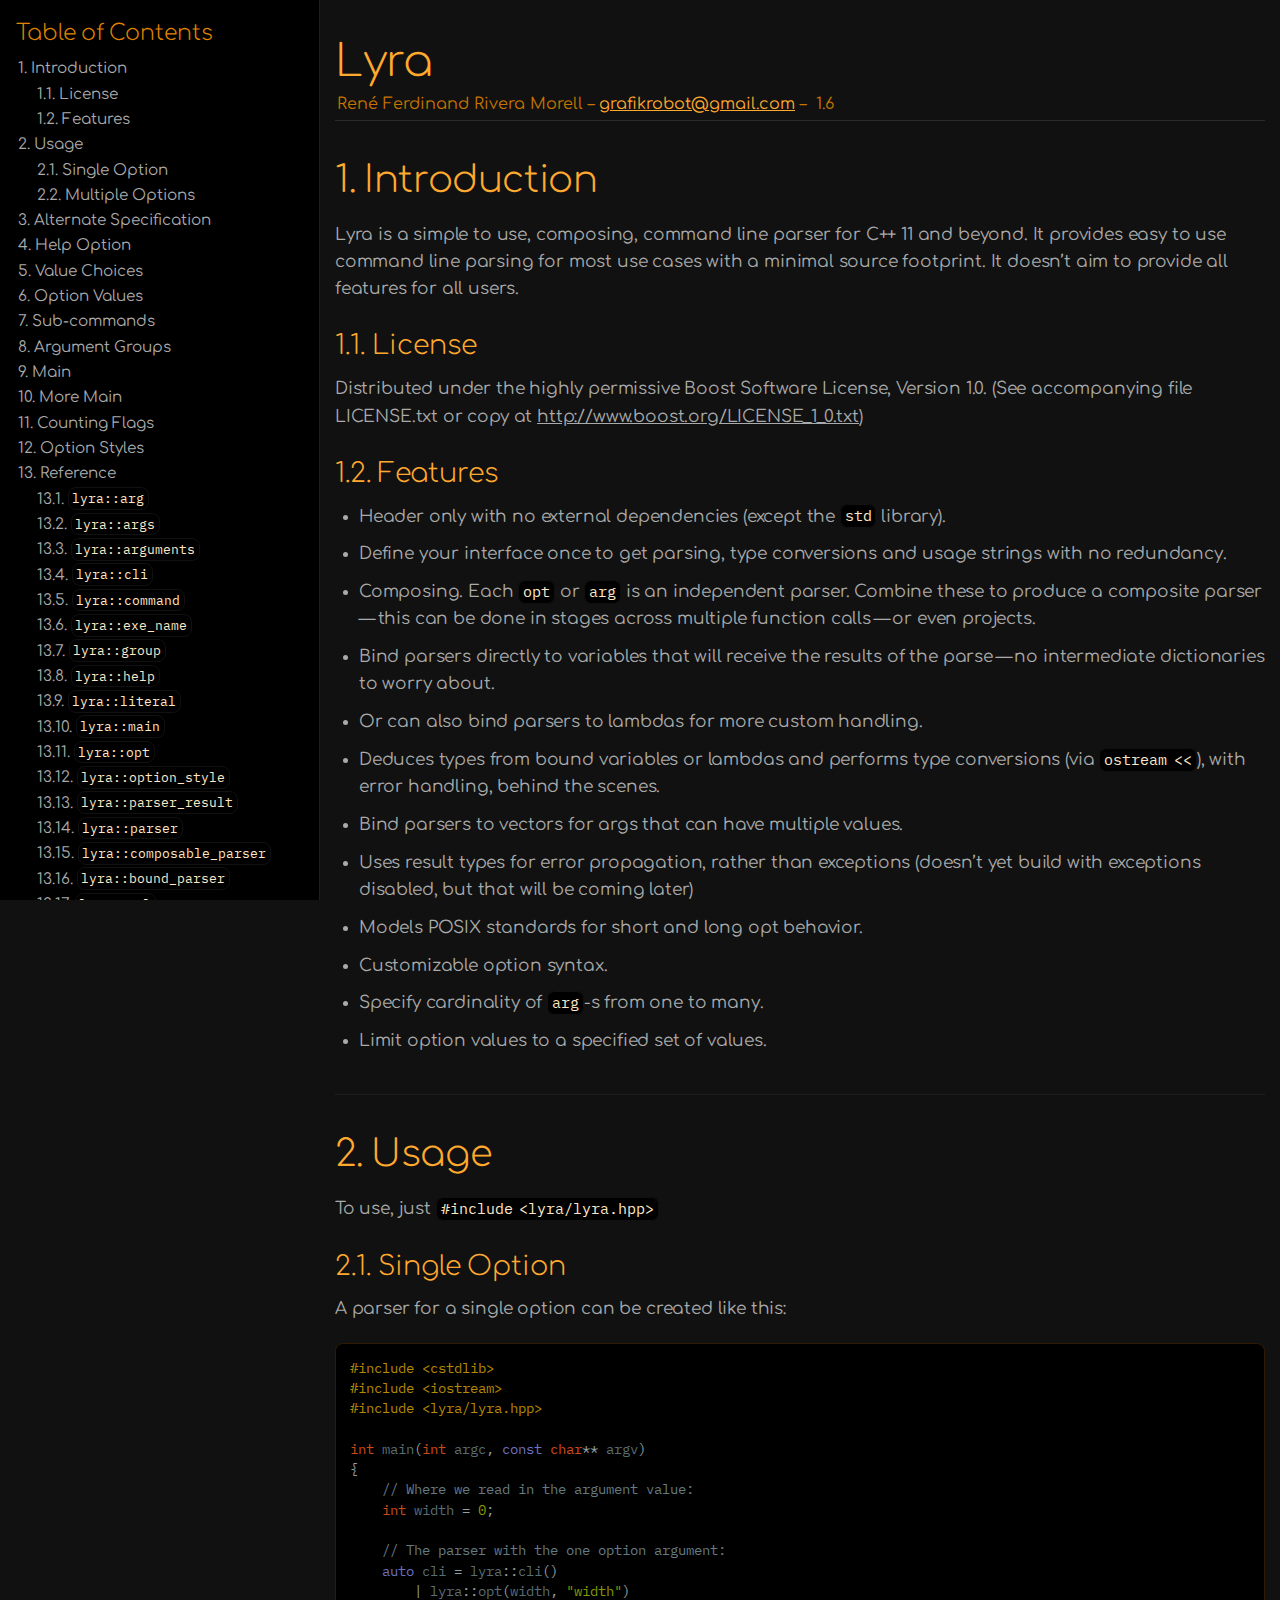
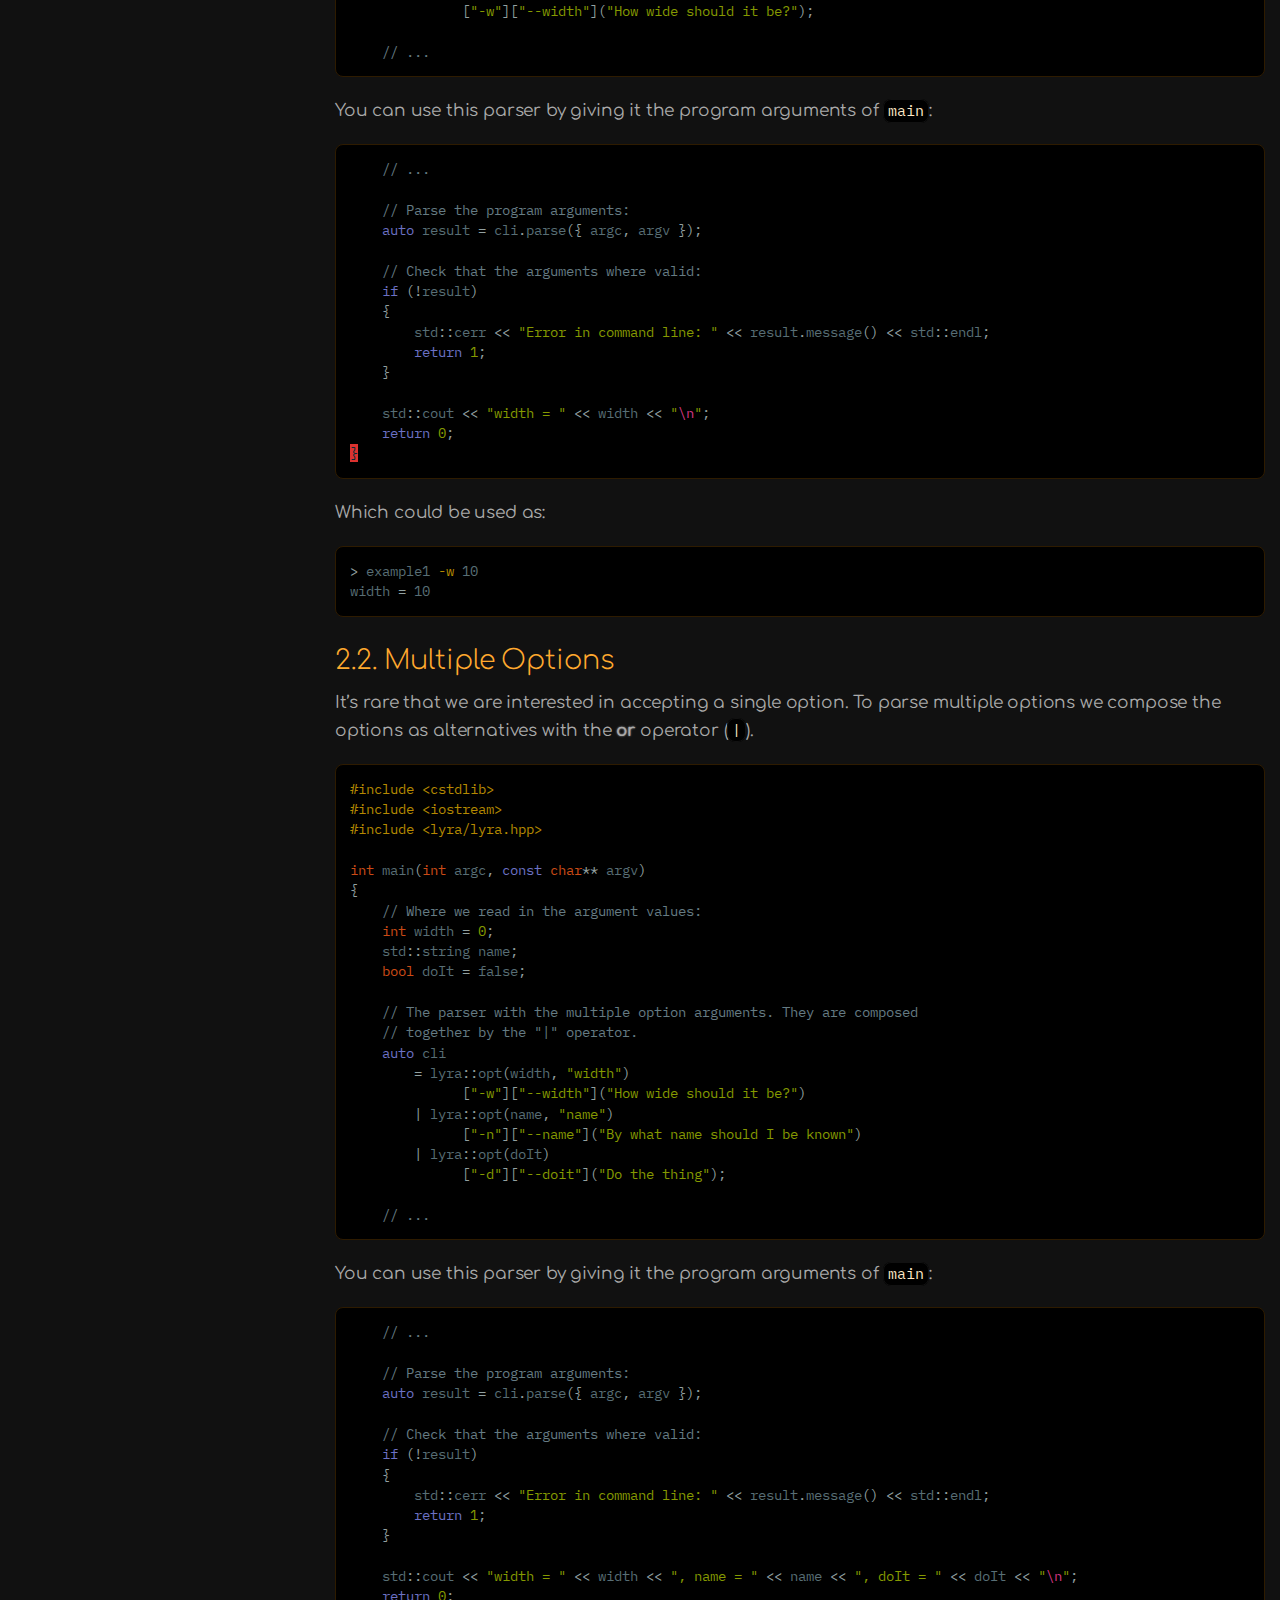
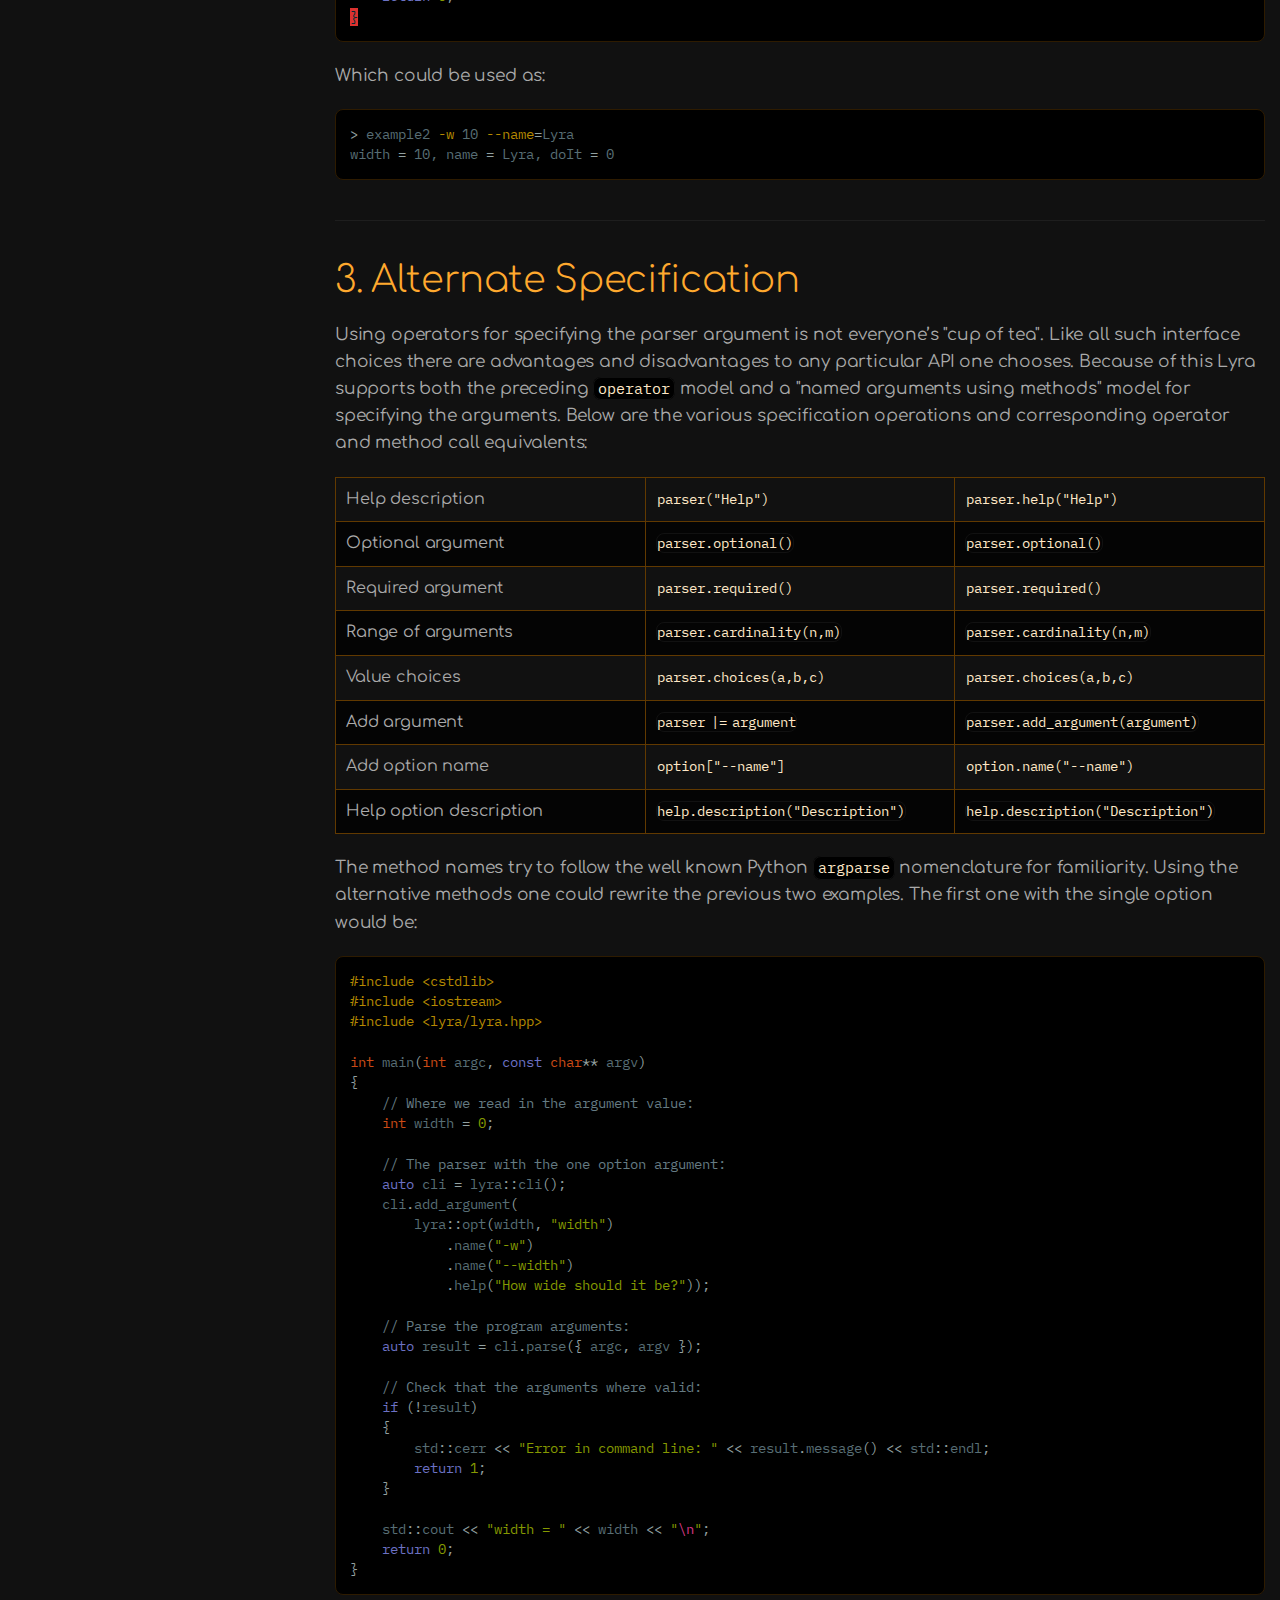
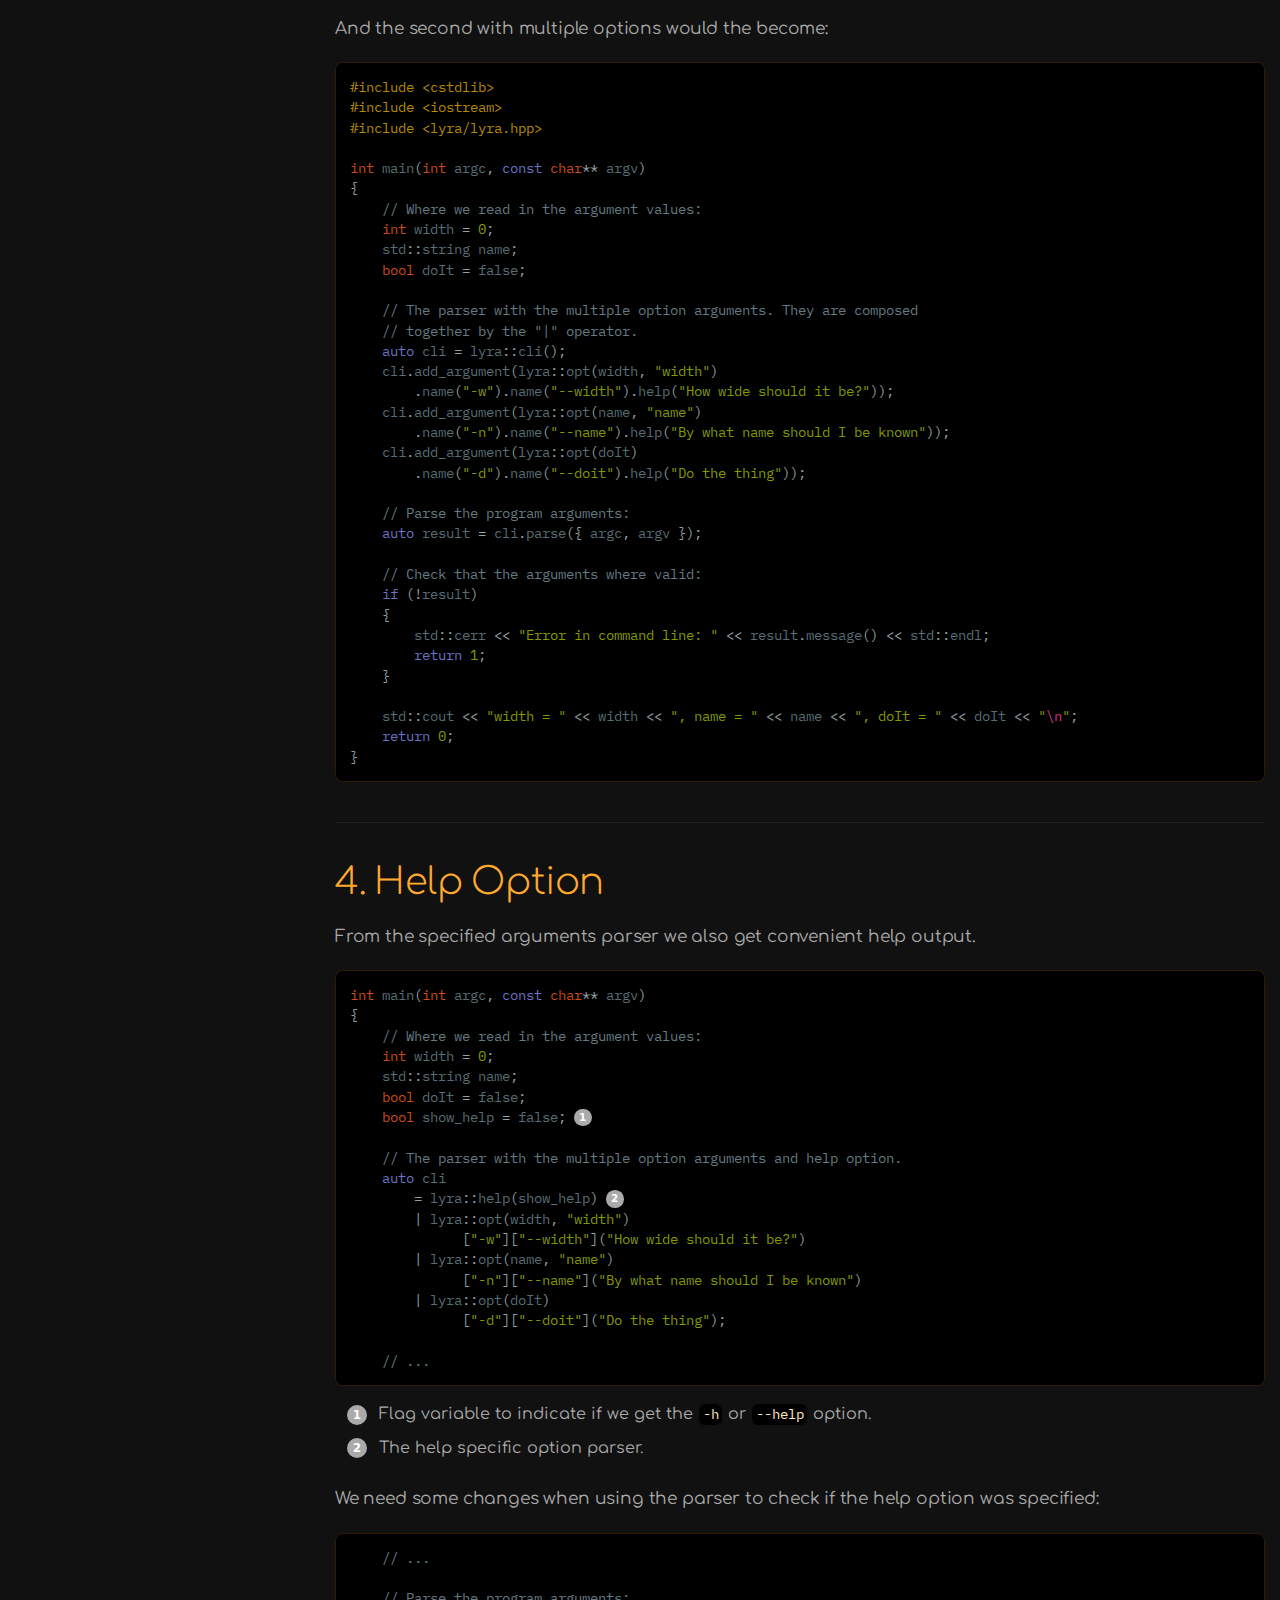
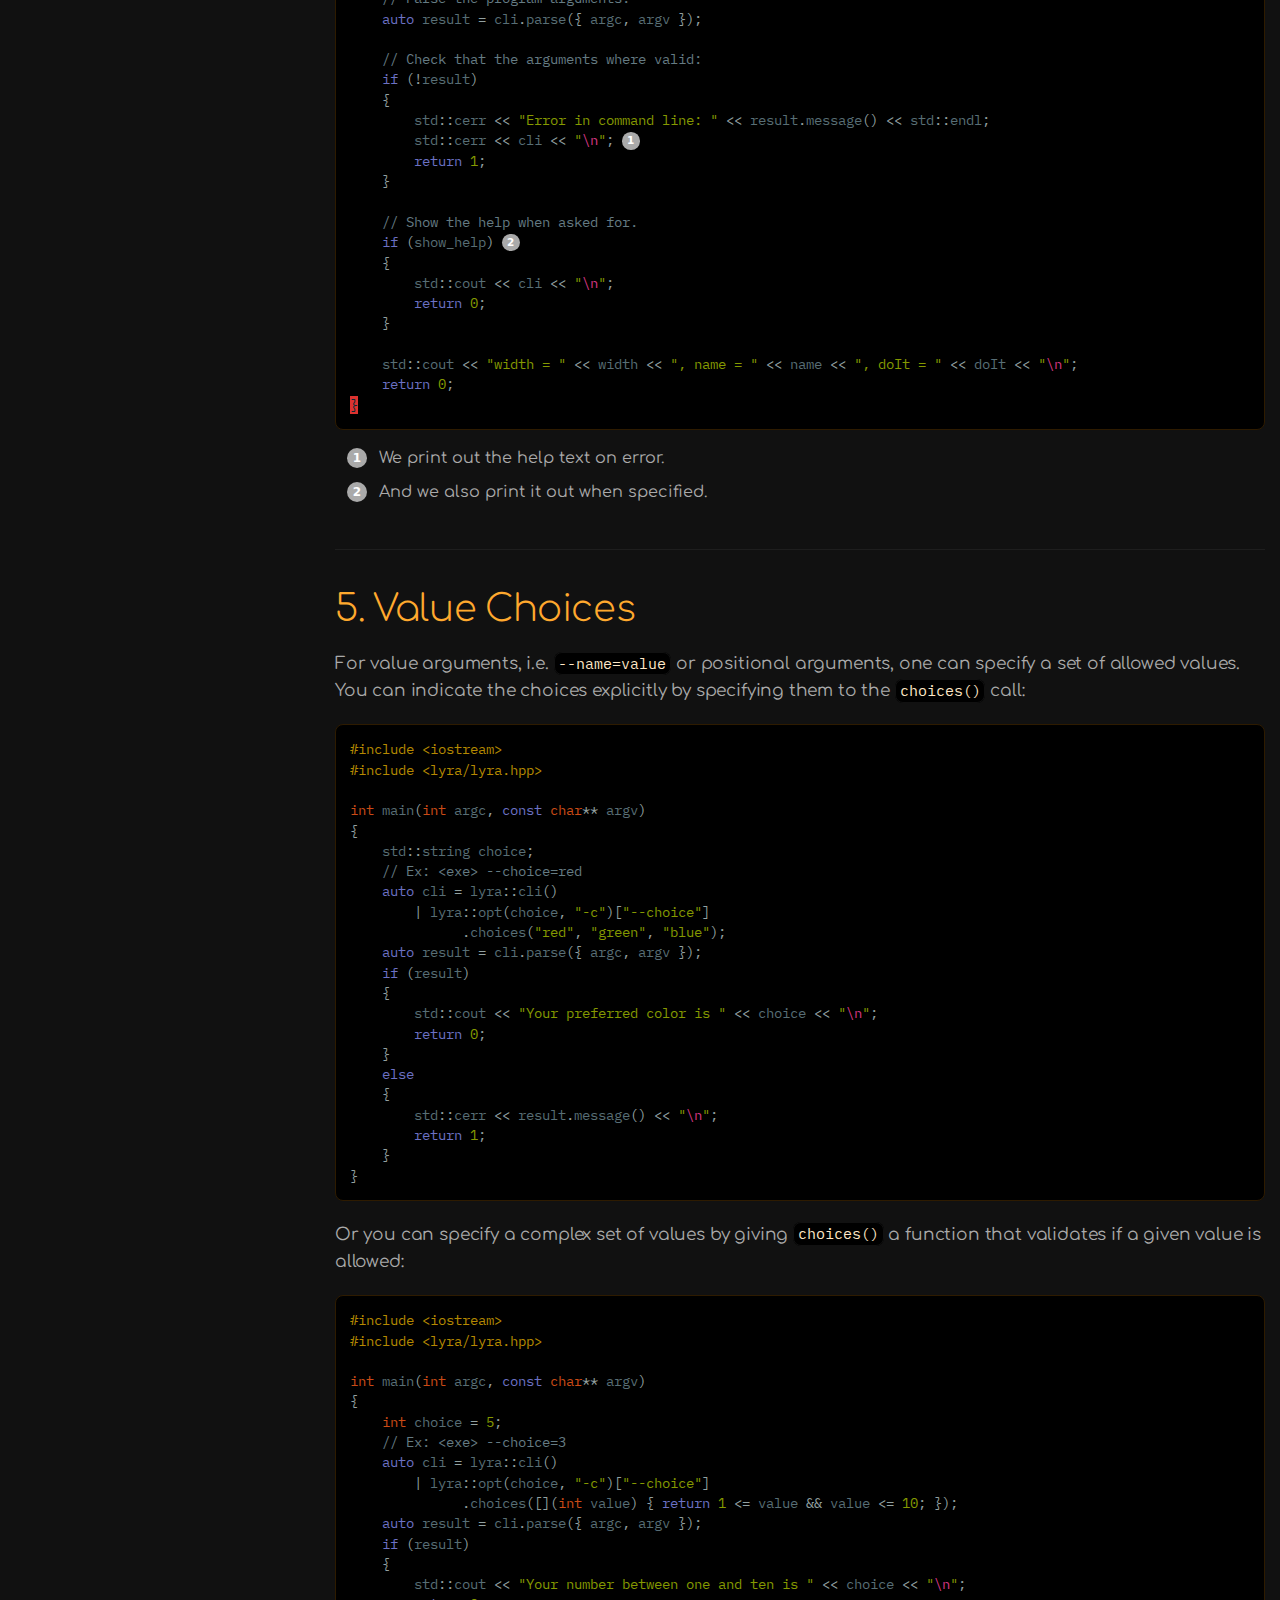
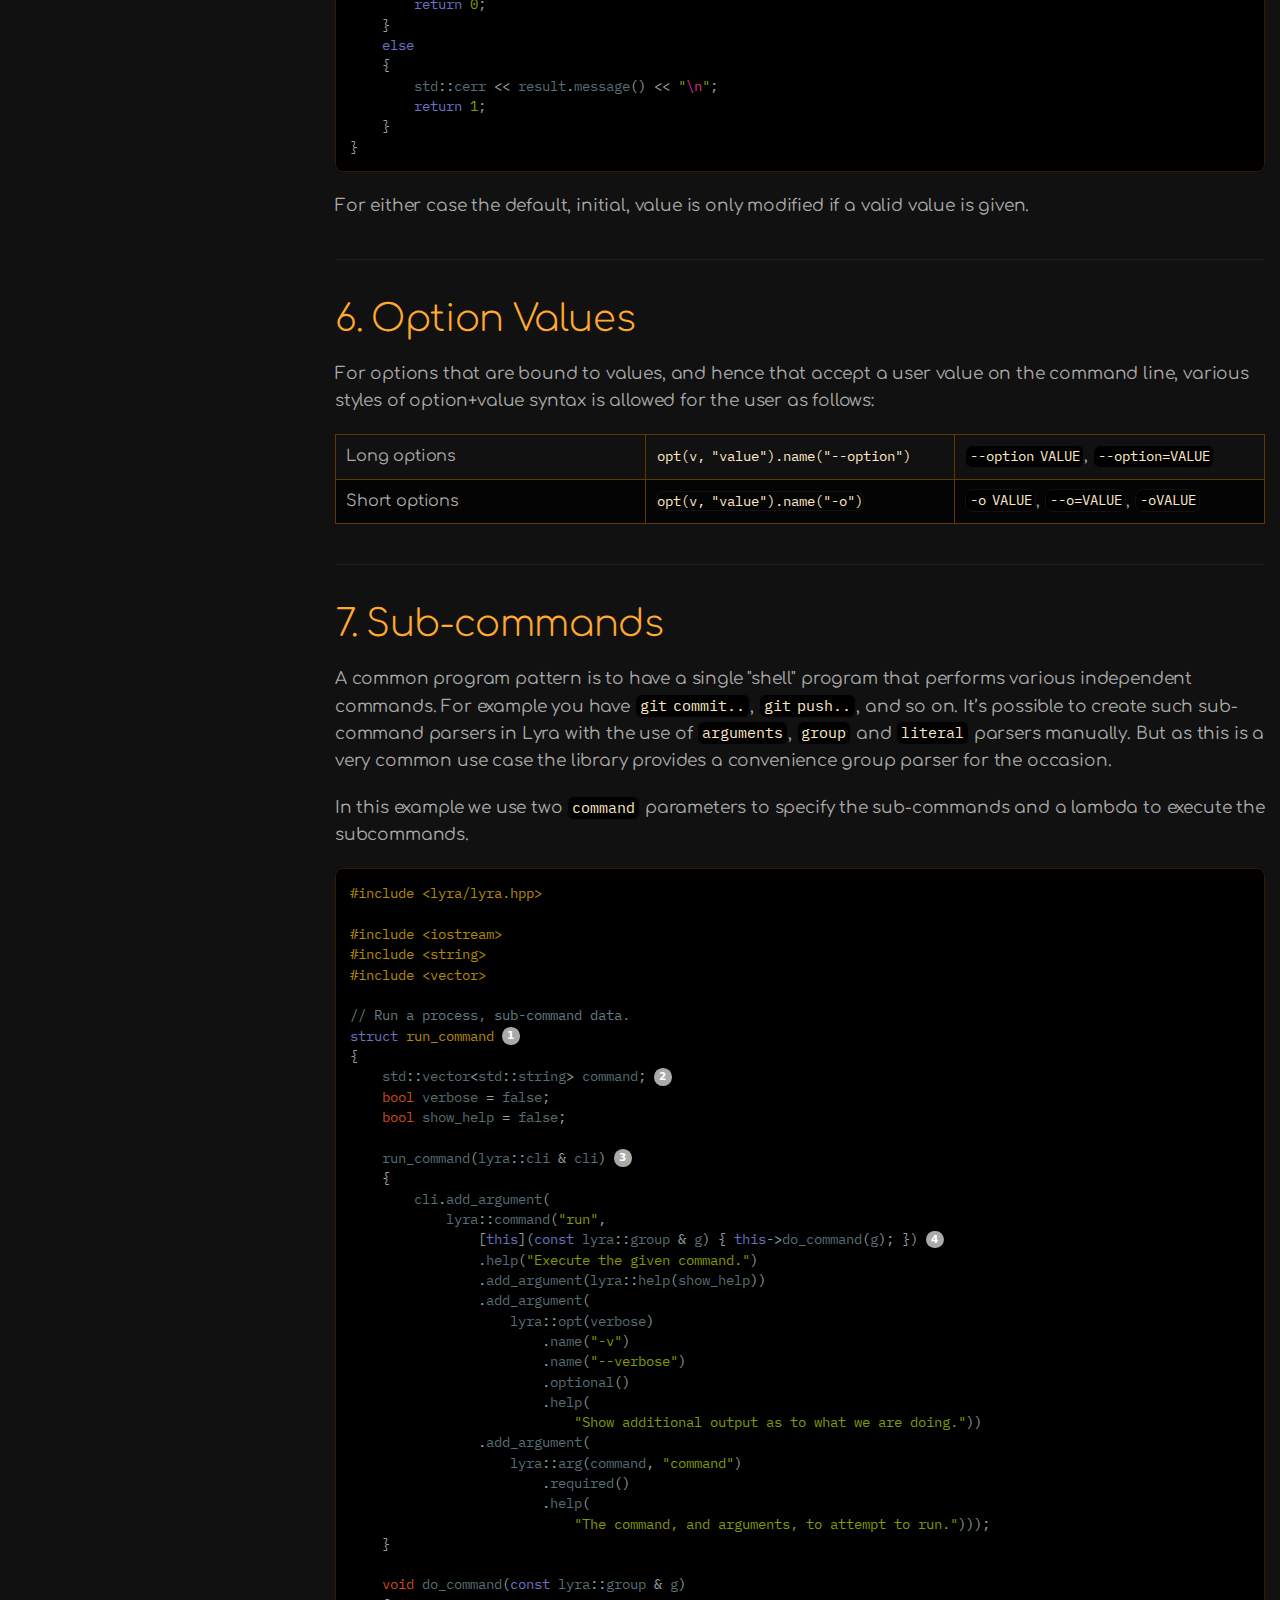
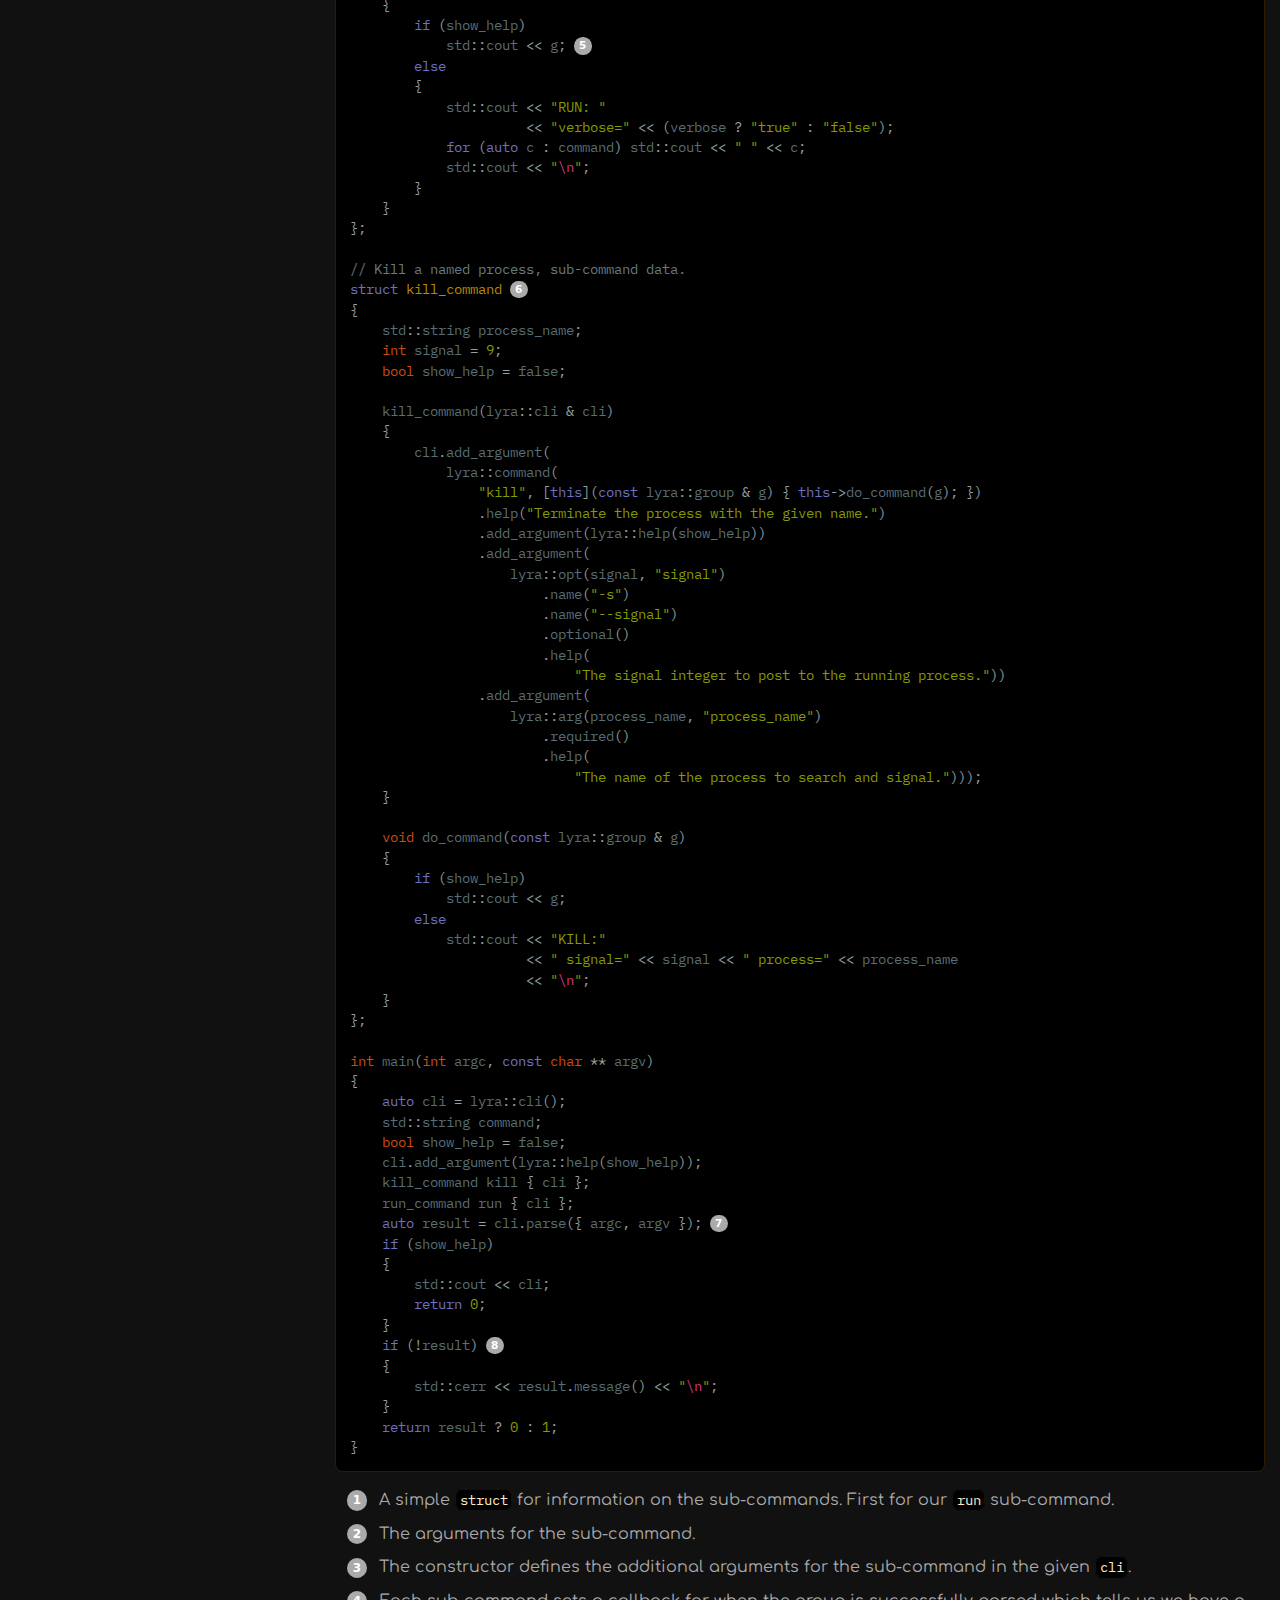
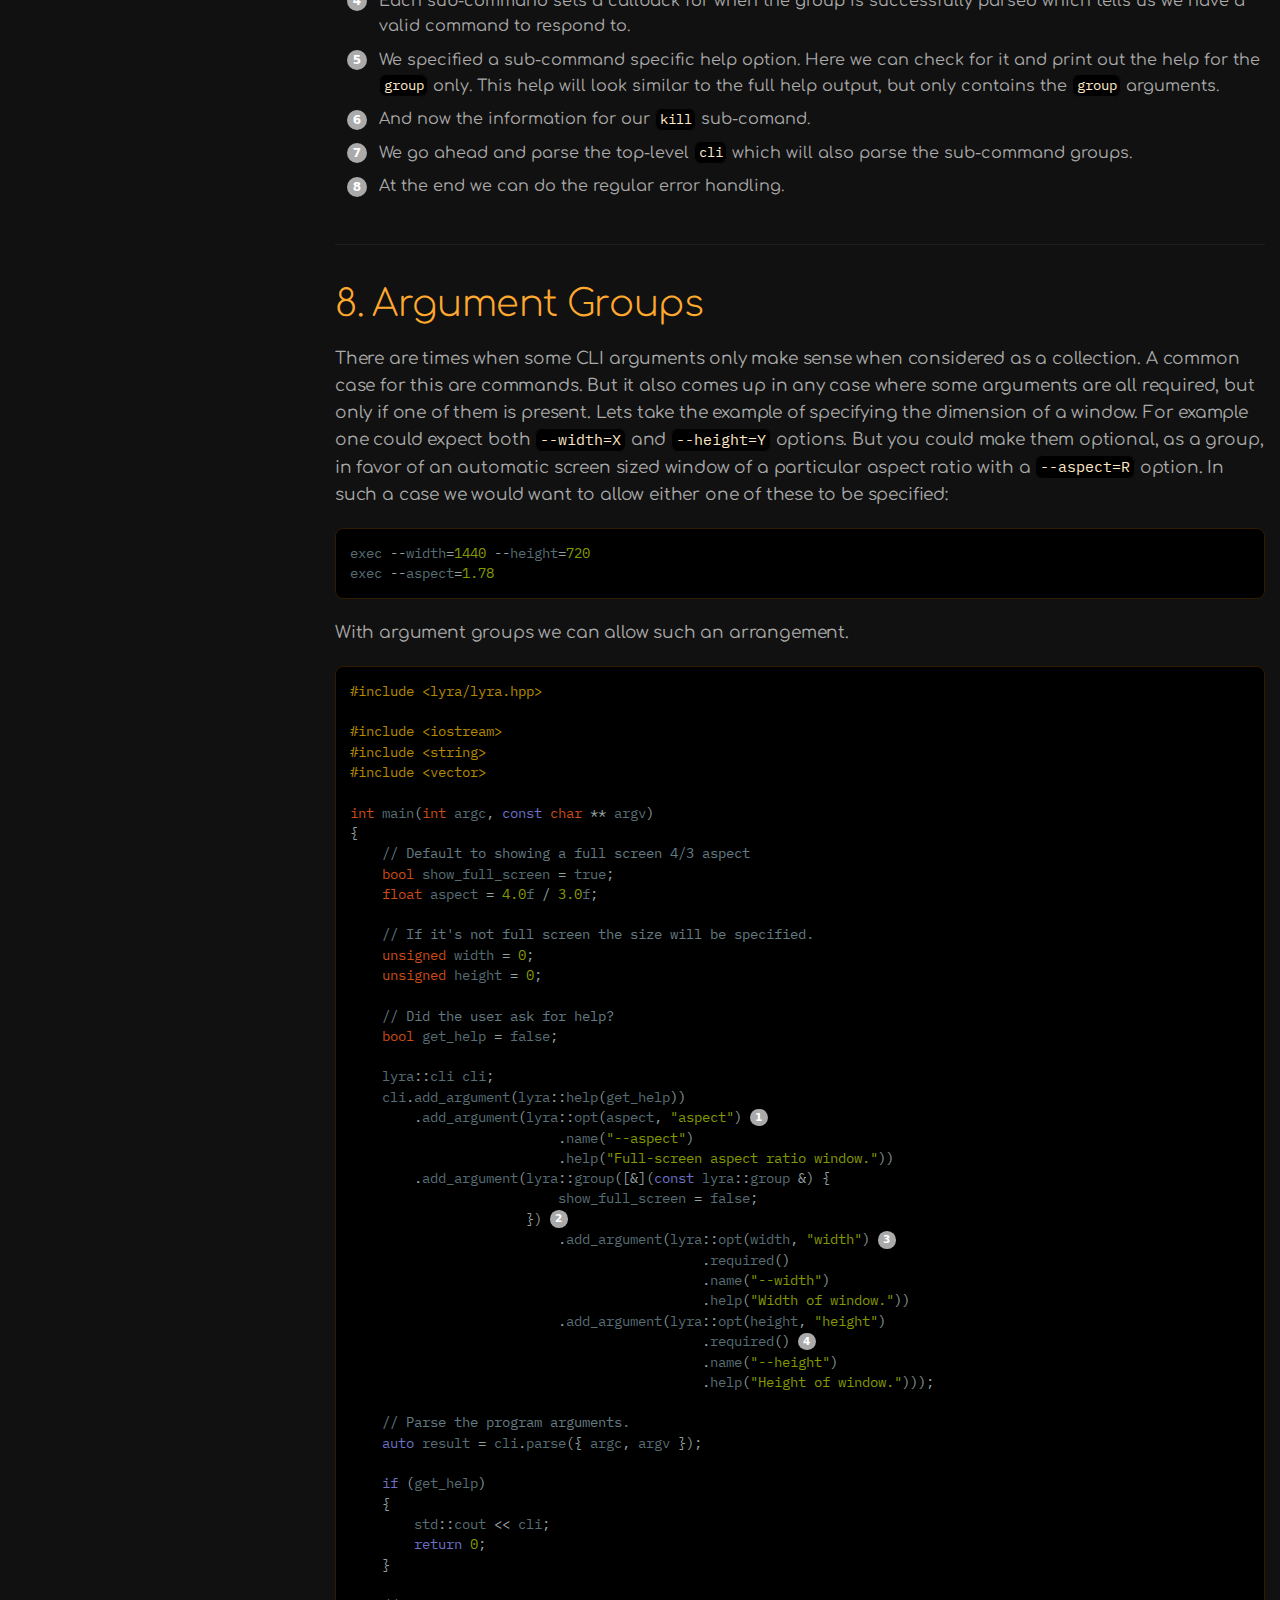
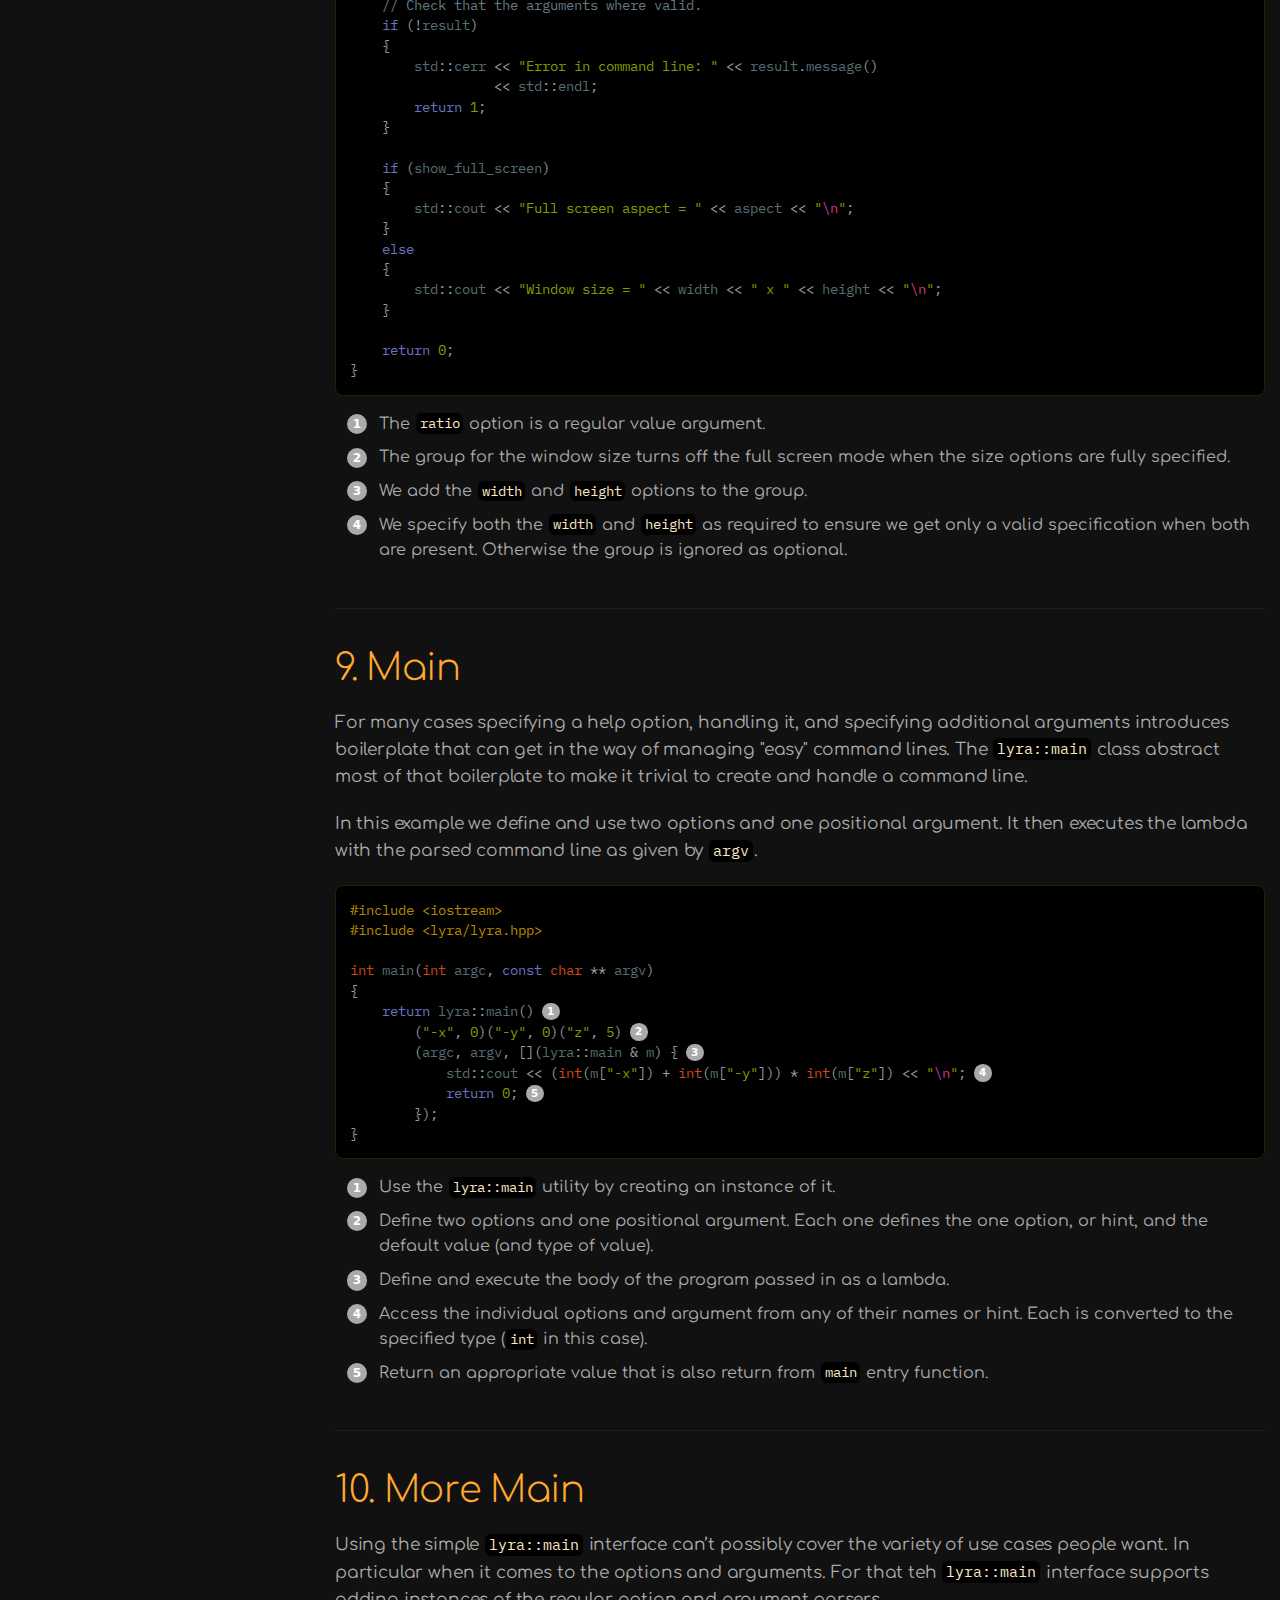
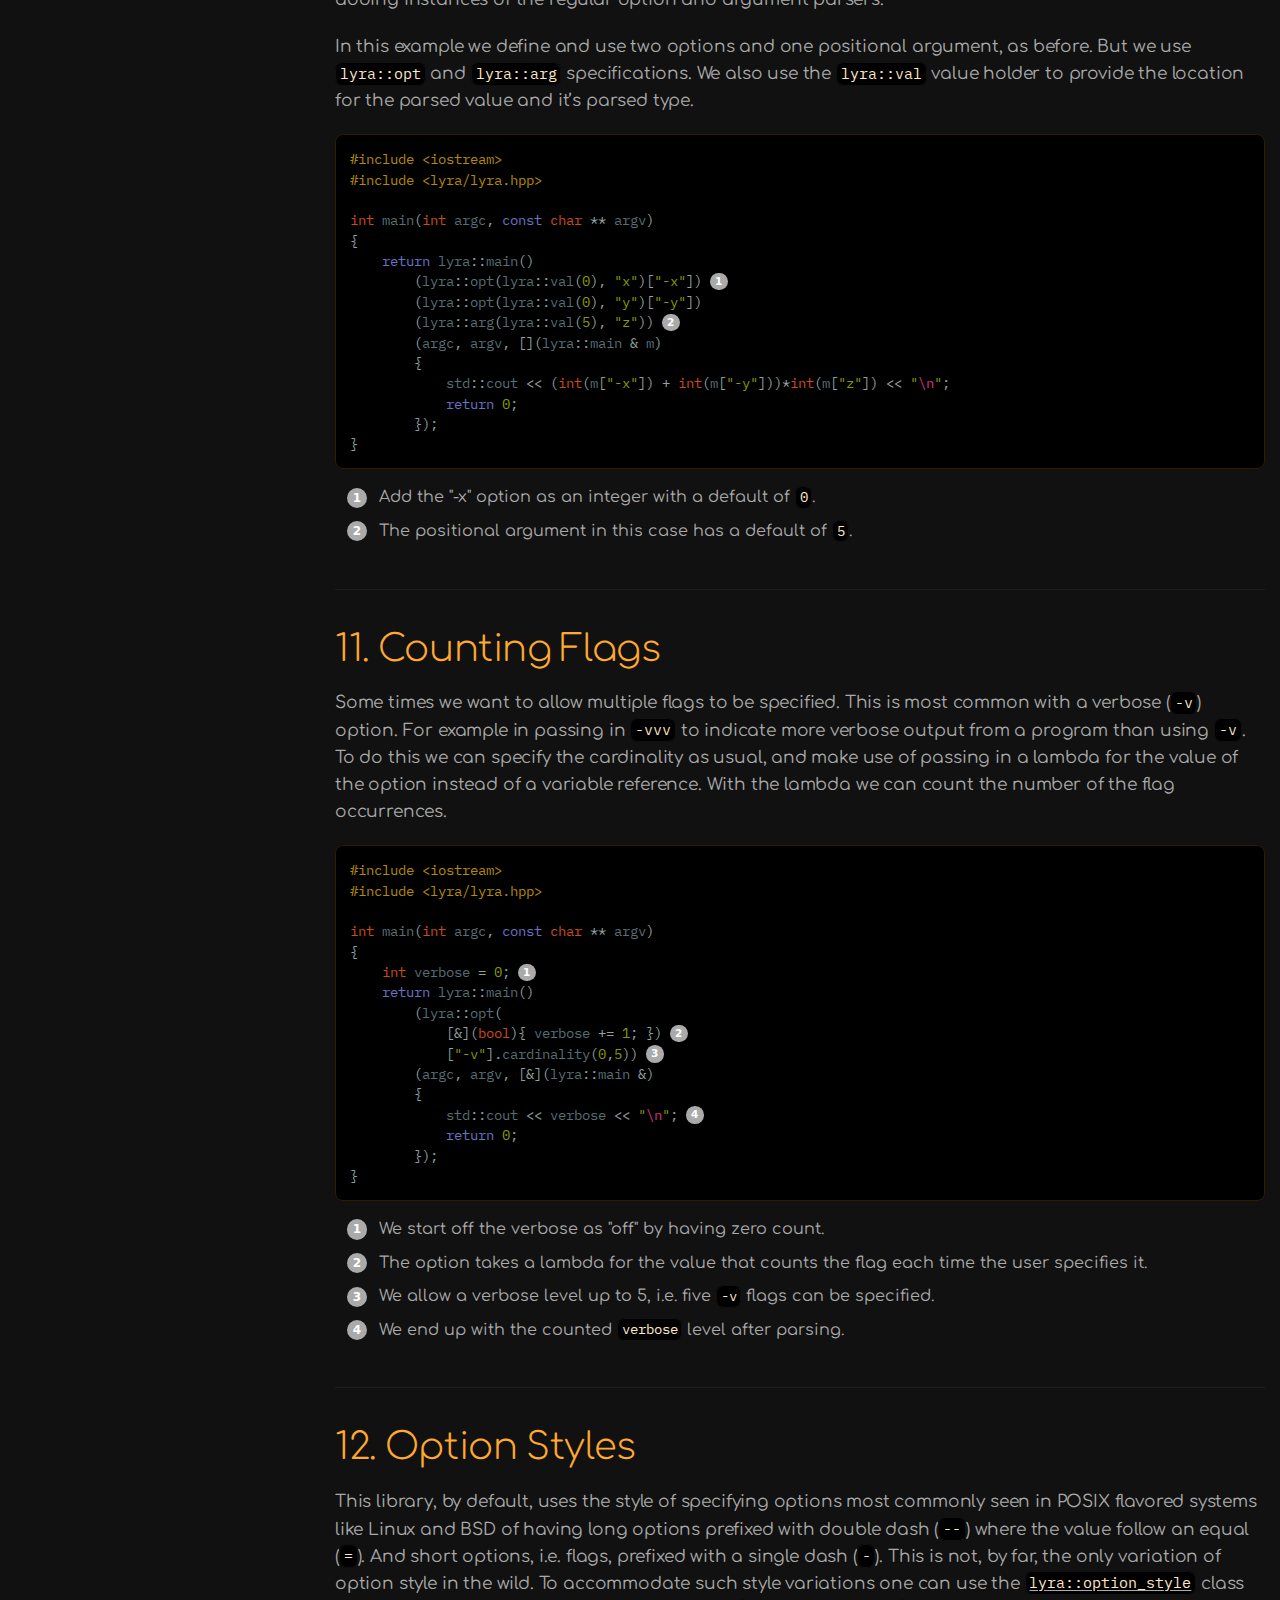
==== commit 73dcdec5: "Re-generate docs/lyra.html." ====
--- a/docs/lyra.html
+++ b/docs/lyra.html
@@ -841,6 +841,88 @@
 
 </style>
 <link rel="stylesheet" href="https://cdnjs.cloudflare.com/ajax/libs/font-awesome/4.7.0/css/font-awesome.min.css">
+<style>
+pre.rouge table td { padding: 5px; }
+pre.rouge table pre { margin: 0; }
+pre.rouge, pre.rouge .w {
+  color: #586e75;
+}
+pre.rouge .err {
+  color: #002b36;
+  background-color: #dc322f;
+}
+pre.rouge .c, pre.rouge .ch, pre.rouge .cd, pre.rouge .cm, pre.rouge .cpf, pre.rouge .c1, pre.rouge .cs {
+  color: #657b83;
+}
+pre.rouge .cp {
+  color: #b58900;
+}
+pre.rouge .nt {
+  color: #b58900;
+}
+pre.rouge .o, pre.rouge .ow {
+  color: #93a1a1;
+}
+pre.rouge .p, pre.rouge .pi {
+  color: #93a1a1;
+}
+pre.rouge .gi {
+  color: #859900;
+}
+pre.rouge .gd {
+  color: #dc322f;
+}
+pre.rouge .gh {
+  color: #268bd2;
+  background-color: #002b36;
+  font-weight: bold;
+}
+pre.rouge .k, pre.rouge .kn, pre.rouge .kp, pre.rouge .kr, pre.rouge .kv {
+  color: #6c71c4;
+}
+pre.rouge .kc {
+  color: #cb4b16;
+}
+pre.rouge .kt {
+  color: #cb4b16;
+}
+pre.rouge .kd {
+  color: #cb4b16;
+}
+pre.rouge .s, pre.rouge .sb, pre.rouge .sc, pre.rouge .dl, pre.rouge .sd, pre.rouge .s2, pre.rouge .sh, pre.rouge .sx, pre.rouge .s1 {
+  color: #859900;
+}
+pre.rouge .sa {
+  color: #6c71c4;
+}
+pre.rouge .sr {
+  color: #2aa198;
+}
+pre.rouge .si {
+  color: #d33682;
+}
+pre.rouge .se {
+  color: #d33682;
+}
+pre.rouge .nn {
+  color: #b58900;
+}
+pre.rouge .nc {
+  color: #b58900;
+}
+pre.rouge .no {
+  color: #b58900;
+}
+pre.rouge .na {
+  color: #268bd2;
+}
+pre.rouge .m, pre.rouge .mb, pre.rouge .mf, pre.rouge .mh, pre.rouge .mi, pre.rouge .il, pre.rouge .mo, pre.rouge .mx {
+  color: #859900;
+}
+pre.rouge .ss {
+  color: #859900;
+}
+</style>
 </head>
 <body class="article toc2 toc-left">
 <div id="header">
@@ -991,21 +1073,21 @@
 </div>
 <div class="listingblock">
 <div class="content">
-<pre class="rouge highlight"><code data-lang="c++">#include &lt;cstdlib&gt;
+<pre class="rouge highlight"><code data-lang="c++"><span class="cp">#include &lt;cstdlib&gt;
 #include &lt;iostream&gt;
 #include &lt;lyra/lyra.hpp&gt;
-
-int main(int argc, const char** argv)
-{
-    // Where we read in the argument value:
-    int width = 0;
-
-    // The parser with the one option argument:
-    auto cli = lyra::cli()
-        | lyra::opt(width, "width")
-              ["-w"]["--width"]("How wide should it be?");
-
-    // ...</code></pre>
+</span>
+<span class="kt">int</span> <span class="nf">main</span><span class="p">(</span><span class="kt">int</span> <span class="n">argc</span><span class="p">,</span> <span class="k">const</span> <span class="kt">char</span><span class="o">**</span> <span class="n">argv</span><span class="p">)</span>
+<span class="p">{</span>
+    <span class="c1">// Where we read in the argument value:</span>
+    <span class="kt">int</span> <span class="n">width</span> <span class="o">=</span> <span class="mi">0</span><span class="p">;</span>
+
+    <span class="c1">// The parser with the one option argument:</span>
+    <span class="k">auto</span> <span class="n">cli</span> <span class="o">=</span> <span class="n">lyra</span><span class="o">::</span><span class="n">cli</span><span class="p">()</span>
+        <span class="o">|</span> <span class="n">lyra</span><span class="o">::</span><span class="n">opt</span><span class="p">(</span><span class="n">width</span><span class="p">,</span> <span class="s">"width"</span><span class="p">)</span>
+              <span class="p">[</span><span class="s">"-w"</span><span class="p">][</span><span class="s">"--width"</span><span class="p">](</span><span class="s">"How wide should it be?"</span><span class="p">);</span>
+
+    <span class="c1">// ...</span></code></pre>
 </div>
 </div>
 <div class="paragraph">
@@ -1013,21 +1095,21 @@
 </div>
 <div class="listingblock">
 <div class="content">
-<pre class="rouge highlight"><code data-lang="c++">    // ...
-
-    // Parse the program arguments:
-    auto result = cli.parse({ argc, argv });
-
-    // Check that the arguments where valid:
-    if (!result)
-    {
-        std::cerr &lt;&lt; "Error in command line: " &lt;&lt; result.message() &lt;&lt; std::endl;
-        return 1;
-    }
-
-    std::cout &lt;&lt; "width = " &lt;&lt; width &lt;&lt; "\n";
-    return 0;
-}</code></pre>
+<pre class="rouge highlight"><code data-lang="c++">    <span class="c1">// ...</span>
+
+    <span class="c1">// Parse the program arguments:</span>
+    <span class="k">auto</span> <span class="n">result</span> <span class="o">=</span> <span class="n">cli</span><span class="p">.</span><span class="n">parse</span><span class="p">({</span> <span class="n">argc</span><span class="p">,</span> <span class="n">argv</span> <span class="p">});</span>
+
+    <span class="c1">// Check that the arguments where valid:</span>
+    <span class="k">if</span> <span class="p">(</span><span class="o">!</span><span class="n">result</span><span class="p">)</span>
+    <span class="p">{</span>
+        <span class="n">std</span><span class="o">::</span><span class="n">cerr</span> <span class="o">&lt;&lt;</span> <span class="s">"Error in command line: "</span> <span class="o">&lt;&lt;</span> <span class="n">result</span><span class="p">.</span><span class="n">message</span><span class="p">()</span> <span class="o">&lt;&lt;</span> <span class="n">std</span><span class="o">::</span><span class="n">endl</span><span class="p">;</span>
+        <span class="k">return</span> <span class="mi">1</span><span class="p">;</span>
+    <span class="p">}</span>
+
+    <span class="n">std</span><span class="o">::</span><span class="n">cout</span> <span class="o">&lt;&lt;</span> <span class="s">"width = "</span> <span class="o">&lt;&lt;</span> <span class="n">width</span> <span class="o">&lt;&lt;</span> <span class="s">"</span><span class="se">\n</span><span class="s">"</span><span class="p">;</span>
+    <span class="k">return</span> <span class="mi">0</span><span class="p">;</span>
+<span class="err">}</span></code></pre>
 </div>
 </div>
 <div class="paragraph">
@@ -1035,8 +1117,8 @@
 </div>
 <div class="listingblock">
 <div class="content">
-<pre class="rouge highlight"><code data-lang="shell">&gt; example1 -w 10
-width = 10</code></pre>
+<pre class="rouge highlight"><code data-lang="shell"><span class="o">&gt;</span> example1 <span class="nt">-w</span> 10
+width <span class="o">=</span> 10</code></pre>
 </div>
 </div>
 </div>
@@ -1049,28 +1131,28 @@
 </div>
 <div class="listingblock">
 <div class="content">
-<pre class="rouge highlight"><code data-lang="c++">#include &lt;cstdlib&gt;
+<pre class="rouge highlight"><code data-lang="c++"><span class="cp">#include &lt;cstdlib&gt;
 #include &lt;iostream&gt;
 #include &lt;lyra/lyra.hpp&gt;
-
-int main(int argc, const char** argv)
-{
-    // Where we read in the argument values:
-    int width = 0;
-    std::string name;
-    bool doIt = false;
-
-    // The parser with the multiple option arguments. They are composed
-    // together by the "|" operator.
-    auto cli
-        = lyra::opt(width, "width")
-              ["-w"]["--width"]("How wide should it be?")
-        | lyra::opt(name, "name")
-              ["-n"]["--name"]("By what name should I be known")
-        | lyra::opt(doIt)
-              ["-d"]["--doit"]("Do the thing");
-
-    // ...</code></pre>
+</span>
+<span class="kt">int</span> <span class="nf">main</span><span class="p">(</span><span class="kt">int</span> <span class="n">argc</span><span class="p">,</span> <span class="k">const</span> <span class="kt">char</span><span class="o">**</span> <span class="n">argv</span><span class="p">)</span>
+<span class="p">{</span>
+    <span class="c1">// Where we read in the argument values:</span>
+    <span class="kt">int</span> <span class="n">width</span> <span class="o">=</span> <span class="mi">0</span><span class="p">;</span>
+    <span class="n">std</span><span class="o">::</span><span class="n">string</span> <span class="n">name</span><span class="p">;</span>
+    <span class="kt">bool</span> <span class="n">doIt</span> <span class="o">=</span> <span class="nb">false</span><span class="p">;</span>
+
+    <span class="c1">// The parser with the multiple option arguments. They are composed</span>
+    <span class="c1">// together by the "|" operator.</span>
+    <span class="k">auto</span> <span class="n">cli</span>
+        <span class="o">=</span> <span class="n">lyra</span><span class="o">::</span><span class="n">opt</span><span class="p">(</span><span class="n">width</span><span class="p">,</span> <span class="s">"width"</span><span class="p">)</span>
+              <span class="p">[</span><span class="s">"-w"</span><span class="p">][</span><span class="s">"--width"</span><span class="p">](</span><span class="s">"How wide should it be?"</span><span class="p">)</span>
+        <span class="o">|</span> <span class="n">lyra</span><span class="o">::</span><span class="n">opt</span><span class="p">(</span><span class="n">name</span><span class="p">,</span> <span class="s">"name"</span><span class="p">)</span>
+              <span class="p">[</span><span class="s">"-n"</span><span class="p">][</span><span class="s">"--name"</span><span class="p">](</span><span class="s">"By what name should I be known"</span><span class="p">)</span>
+        <span class="o">|</span> <span class="n">lyra</span><span class="o">::</span><span class="n">opt</span><span class="p">(</span><span class="n">doIt</span><span class="p">)</span>
+              <span class="p">[</span><span class="s">"-d"</span><span class="p">][</span><span class="s">"--doit"</span><span class="p">](</span><span class="s">"Do the thing"</span><span class="p">);</span>
+
+    <span class="c1">// ...</span></code></pre>
 </div>
 </div>
 <div class="paragraph">
@@ -1078,21 +1160,21 @@
 </div>
 <div class="listingblock">
 <div class="content">
-<pre class="rouge highlight"><code data-lang="c++">    // ...
-
-    // Parse the program arguments:
-    auto result = cli.parse({ argc, argv });
-
-    // Check that the arguments where valid:
-    if (!result)
-    {
-        std::cerr &lt;&lt; "Error in command line: " &lt;&lt; result.message() &lt;&lt; std::endl;
-        return 1;
-    }
-
-    std::cout &lt;&lt; "width = " &lt;&lt; width &lt;&lt; ", name = " &lt;&lt; name &lt;&lt; ", doIt = " &lt;&lt; doIt &lt;&lt; "\n";
-    return 0;
-}</code></pre>
+<pre class="rouge highlight"><code data-lang="c++">    <span class="c1">// ...</span>
+
+    <span class="c1">// Parse the program arguments:</span>
+    <span class="k">auto</span> <span class="n">result</span> <span class="o">=</span> <span class="n">cli</span><span class="p">.</span><span class="n">parse</span><span class="p">({</span> <span class="n">argc</span><span class="p">,</span> <span class="n">argv</span> <span class="p">});</span>
+
+    <span class="c1">// Check that the arguments where valid:</span>
+    <span class="k">if</span> <span class="p">(</span><span class="o">!</span><span class="n">result</span><span class="p">)</span>
+    <span class="p">{</span>
+        <span class="n">std</span><span class="o">::</span><span class="n">cerr</span> <span class="o">&lt;&lt;</span> <span class="s">"Error in command line: "</span> <span class="o">&lt;&lt;</span> <span class="n">result</span><span class="p">.</span><span class="n">message</span><span class="p">()</span> <span class="o">&lt;&lt;</span> <span class="n">std</span><span class="o">::</span><span class="n">endl</span><span class="p">;</span>
+        <span class="k">return</span> <span class="mi">1</span><span class="p">;</span>
+    <span class="p">}</span>
+
+    <span class="n">std</span><span class="o">::</span><span class="n">cout</span> <span class="o">&lt;&lt;</span> <span class="s">"width = "</span> <span class="o">&lt;&lt;</span> <span class="n">width</span> <span class="o">&lt;&lt;</span> <span class="s">", name = "</span> <span class="o">&lt;&lt;</span> <span class="n">name</span> <span class="o">&lt;&lt;</span> <span class="s">", doIt = "</span> <span class="o">&lt;&lt;</span> <span class="n">doIt</span> <span class="o">&lt;&lt;</span> <span class="s">"</span><span class="se">\n</span><span class="s">"</span><span class="p">;</span>
+    <span class="k">return</span> <span class="mi">0</span><span class="p">;</span>
+<span class="err">}</span></code></pre>
 </div>
 </div>
 <div class="paragraph">
@@ -1100,8 +1182,8 @@
 </div>
 <div class="listingblock">
 <div class="content">
-<pre class="rouge highlight"><code data-lang="shell">&gt; example2 -w 10 --name=Lyra
-width = 10, name = Lyra, doIt = 0</code></pre>
+<pre class="rouge highlight"><code data-lang="shell"><span class="o">&gt;</span> example2 <span class="nt">-w</span> 10 <span class="nt">--name</span><span class="o">=</span>Lyra
+width <span class="o">=</span> 10, name <span class="o">=</span> Lyra, doIt <span class="o">=</span> 0</code></pre>
 </div>
 </div>
 </div>
@@ -1174,36 +1256,36 @@
 </div>
 <div class="listingblock">
 <div class="content">
-<pre class="rouge highlight"><code data-lang="c++">#include &lt;cstdlib&gt;
+<pre class="rouge highlight"><code data-lang="c++"><span class="cp">#include &lt;cstdlib&gt;
 #include &lt;iostream&gt;
 #include &lt;lyra/lyra.hpp&gt;
-
-int main(int argc, const char** argv)
-{
-    // Where we read in the argument value:
-    int width = 0;
-
-    // The parser with the one option argument:
-    auto cli = lyra::cli();
-    cli.add_argument(
-        lyra::opt(width, "width")
-            .name("-w")
-            .name("--width")
-            .help("How wide should it be?"));
-
-    // Parse the program arguments:
-    auto result = cli.parse({ argc, argv });
-
-    // Check that the arguments where valid:
-    if (!result)
-    {
-        std::cerr &lt;&lt; "Error in command line: " &lt;&lt; result.message() &lt;&lt; std::endl;
-        return 1;
-    }
-
-    std::cout &lt;&lt; "width = " &lt;&lt; width &lt;&lt; "\n";
-    return 0;
-}</code></pre>
+</span>
+<span class="kt">int</span> <span class="nf">main</span><span class="p">(</span><span class="kt">int</span> <span class="n">argc</span><span class="p">,</span> <span class="k">const</span> <span class="kt">char</span><span class="o">**</span> <span class="n">argv</span><span class="p">)</span>
+<span class="p">{</span>
+    <span class="c1">// Where we read in the argument value:</span>
+    <span class="kt">int</span> <span class="n">width</span> <span class="o">=</span> <span class="mi">0</span><span class="p">;</span>
+
+    <span class="c1">// The parser with the one option argument:</span>
+    <span class="k">auto</span> <span class="n">cli</span> <span class="o">=</span> <span class="n">lyra</span><span class="o">::</span><span class="n">cli</span><span class="p">();</span>
+    <span class="n">cli</span><span class="p">.</span><span class="n">add_argument</span><span class="p">(</span>
+        <span class="n">lyra</span><span class="o">::</span><span class="n">opt</span><span class="p">(</span><span class="n">width</span><span class="p">,</span> <span class="s">"width"</span><span class="p">)</span>
+            <span class="p">.</span><span class="n">name</span><span class="p">(</span><span class="s">"-w"</span><span class="p">)</span>
+            <span class="p">.</span><span class="n">name</span><span class="p">(</span><span class="s">"--width"</span><span class="p">)</span>
+            <span class="p">.</span><span class="n">help</span><span class="p">(</span><span class="s">"How wide should it be?"</span><span class="p">));</span>
+
+    <span class="c1">// Parse the program arguments:</span>
+    <span class="k">auto</span> <span class="n">result</span> <span class="o">=</span> <span class="n">cli</span><span class="p">.</span><span class="n">parse</span><span class="p">({</span> <span class="n">argc</span><span class="p">,</span> <span class="n">argv</span> <span class="p">});</span>
+
+    <span class="c1">// Check that the arguments where valid:</span>
+    <span class="k">if</span> <span class="p">(</span><span class="o">!</span><span class="n">result</span><span class="p">)</span>
+    <span class="p">{</span>
+        <span class="n">std</span><span class="o">::</span><span class="n">cerr</span> <span class="o">&lt;&lt;</span> <span class="s">"Error in command line: "</span> <span class="o">&lt;&lt;</span> <span class="n">result</span><span class="p">.</span><span class="n">message</span><span class="p">()</span> <span class="o">&lt;&lt;</span> <span class="n">std</span><span class="o">::</span><span class="n">endl</span><span class="p">;</span>
+        <span class="k">return</span> <span class="mi">1</span><span class="p">;</span>
+    <span class="p">}</span>
+
+    <span class="n">std</span><span class="o">::</span><span class="n">cout</span> <span class="o">&lt;&lt;</span> <span class="s">"width = "</span> <span class="o">&lt;&lt;</span> <span class="n">width</span> <span class="o">&lt;&lt;</span> <span class="s">"</span><span class="se">\n</span><span class="s">"</span><span class="p">;</span>
+    <span class="k">return</span> <span class="mi">0</span><span class="p">;</span>
+<span class="p">}</span></code></pre>
 </div>
 </div>
 <div class="paragraph">
@@ -1211,40 +1293,40 @@
 </div>
 <div class="listingblock">
 <div class="content">
-<pre class="rouge highlight"><code data-lang="c++">#include &lt;cstdlib&gt;
+<pre class="rouge highlight"><code data-lang="c++"><span class="cp">#include &lt;cstdlib&gt;
 #include &lt;iostream&gt;
 #include &lt;lyra/lyra.hpp&gt;
-
-int main(int argc, const char** argv)
-{
-    // Where we read in the argument values:
-    int width = 0;
-    std::string name;
-    bool doIt = false;
-
-    // The parser with the multiple option arguments. They are composed
-    // together by the "|" operator.
-    auto cli = lyra::cli();
-    cli.add_argument(lyra::opt(width, "width")
-        .name("-w").name("--width").help("How wide should it be?"));
-    cli.add_argument(lyra::opt(name, "name")
-        .name("-n").name("--name").help("By what name should I be known"));
-    cli.add_argument(lyra::opt(doIt)
-        .name("-d").name("--doit").help("Do the thing"));
-
-    // Parse the program arguments:
-    auto result = cli.parse({ argc, argv });
-
-    // Check that the arguments where valid:
-    if (!result)
-    {
-        std::cerr &lt;&lt; "Error in command line: " &lt;&lt; result.message() &lt;&lt; std::endl;
-        return 1;
-    }
-
-    std::cout &lt;&lt; "width = " &lt;&lt; width &lt;&lt; ", name = " &lt;&lt; name &lt;&lt; ", doIt = " &lt;&lt; doIt &lt;&lt; "\n";
-    return 0;
-}</code></pre>
+</span>
+<span class="kt">int</span> <span class="nf">main</span><span class="p">(</span><span class="kt">int</span> <span class="n">argc</span><span class="p">,</span> <span class="k">const</span> <span class="kt">char</span><span class="o">**</span> <span class="n">argv</span><span class="p">)</span>
+<span class="p">{</span>
+    <span class="c1">// Where we read in the argument values:</span>
+    <span class="kt">int</span> <span class="n">width</span> <span class="o">=</span> <span class="mi">0</span><span class="p">;</span>
+    <span class="n">std</span><span class="o">::</span><span class="n">string</span> <span class="n">name</span><span class="p">;</span>
+    <span class="kt">bool</span> <span class="n">doIt</span> <span class="o">=</span> <span class="nb">false</span><span class="p">;</span>
+
+    <span class="c1">// The parser with the multiple option arguments. They are composed</span>
+    <span class="c1">// together by the "|" operator.</span>
+    <span class="k">auto</span> <span class="n">cli</span> <span class="o">=</span> <span class="n">lyra</span><span class="o">::</span><span class="n">cli</span><span class="p">();</span>
+    <span class="n">cli</span><span class="p">.</span><span class="n">add_argument</span><span class="p">(</span><span class="n">lyra</span><span class="o">::</span><span class="n">opt</span><span class="p">(</span><span class="n">width</span><span class="p">,</span> <span class="s">"width"</span><span class="p">)</span>
+        <span class="p">.</span><span class="n">name</span><span class="p">(</span><span class="s">"-w"</span><span class="p">).</span><span class="n">name</span><span class="p">(</span><span class="s">"--width"</span><span class="p">).</span><span class="n">help</span><span class="p">(</span><span class="s">"How wide should it be?"</span><span class="p">));</span>
+    <span class="n">cli</span><span class="p">.</span><span class="n">add_argument</span><span class="p">(</span><span class="n">lyra</span><span class="o">::</span><span class="n">opt</span><span class="p">(</span><span class="n">name</span><span class="p">,</span> <span class="s">"name"</span><span class="p">)</span>
+        <span class="p">.</span><span class="n">name</span><span class="p">(</span><span class="s">"-n"</span><span class="p">).</span><span class="n">name</span><span class="p">(</span><span class="s">"--name"</span><span class="p">).</span><span class="n">help</span><span class="p">(</span><span class="s">"By what name should I be known"</span><span class="p">));</span>
+    <span class="n">cli</span><span class="p">.</span><span class="n">add_argument</span><span class="p">(</span><span class="n">lyra</span><span class="o">::</span><span class="n">opt</span><span class="p">(</span><span class="n">doIt</span><span class="p">)</span>
+        <span class="p">.</span><span class="n">name</span><span class="p">(</span><span class="s">"-d"</span><span class="p">).</span><span class="n">name</span><span class="p">(</span><span class="s">"--doit"</span><span class="p">).</span><span class="n">help</span><span class="p">(</span><span class="s">"Do the thing"</span><span class="p">));</span>
+
+    <span class="c1">// Parse the program arguments:</span>
+    <span class="k">auto</span> <span class="n">result</span> <span class="o">=</span> <span class="n">cli</span><span class="p">.</span><span class="n">parse</span><span class="p">({</span> <span class="n">argc</span><span class="p">,</span> <span class="n">argv</span> <span class="p">});</span>
+
+    <span class="c1">// Check that the arguments where valid:</span>
+    <span class="k">if</span> <span class="p">(</span><span class="o">!</span><span class="n">result</span><span class="p">)</span>
+    <span class="p">{</span>
+        <span class="n">std</span><span class="o">::</span><span class="n">cerr</span> <span class="o">&lt;&lt;</span> <span class="s">"Error in command line: "</span> <span class="o">&lt;&lt;</span> <span class="n">result</span><span class="p">.</span><span class="n">message</span><span class="p">()</span> <span class="o">&lt;&lt;</span> <span class="n">std</span><span class="o">::</span><span class="n">endl</span><span class="p">;</span>
+        <span class="k">return</span> <span class="mi">1</span><span class="p">;</span>
+    <span class="p">}</span>
+
+    <span class="n">std</span><span class="o">::</span><span class="n">cout</span> <span class="o">&lt;&lt;</span> <span class="s">"width = "</span> <span class="o">&lt;&lt;</span> <span class="n">width</span> <span class="o">&lt;&lt;</span> <span class="s">", name = "</span> <span class="o">&lt;&lt;</span> <span class="n">name</span> <span class="o">&lt;&lt;</span> <span class="s">", doIt = "</span> <span class="o">&lt;&lt;</span> <span class="n">doIt</span> <span class="o">&lt;&lt;</span> <span class="s">"</span><span class="se">\n</span><span class="s">"</span><span class="p">;</span>
+    <span class="k">return</span> <span class="mi">0</span><span class="p">;</span>
+<span class="p">}</span></code></pre>
 </div>
 </div>
 </div>
@@ -1257,25 +1339,25 @@
 </div>
 <div class="listingblock">
 <div class="content">
-<pre class="rouge highlight"><code data-lang="c++">int main(int argc, const char** argv)
-{
-    // Where we read in the argument values:
-    int width = 0;
-    std::string name;
-    bool doIt = false;
-    bool show_help = false; <i class="conum" data-value="1"></i><b>(1)</b>
-
-    // The parser with the multiple option arguments and help option.
-    auto cli
-        = lyra::help(show_help) <i class="conum" data-value="2"></i><b>(2)</b>
-        | lyra::opt(width, "width")
-              ["-w"]["--width"]("How wide should it be?")
-        | lyra::opt(name, "name")
-              ["-n"]["--name"]("By what name should I be known")
-        | lyra::opt(doIt)
-              ["-d"]["--doit"]("Do the thing");
-
-    // ...</code></pre>
+<pre class="rouge highlight"><code data-lang="c++"><span class="kt">int</span> <span class="nf">main</span><span class="p">(</span><span class="kt">int</span> <span class="n">argc</span><span class="p">,</span> <span class="k">const</span> <span class="kt">char</span><span class="o">**</span> <span class="n">argv</span><span class="p">)</span>
+<span class="p">{</span>
+    <span class="c1">// Where we read in the argument values:</span>
+    <span class="kt">int</span> <span class="n">width</span> <span class="o">=</span> <span class="mi">0</span><span class="p">;</span>
+    <span class="n">std</span><span class="o">::</span><span class="n">string</span> <span class="n">name</span><span class="p">;</span>
+    <span class="kt">bool</span> <span class="n">doIt</span> <span class="o">=</span> <span class="nb">false</span><span class="p">;</span>
+    <span class="kt">bool</span> <span class="n">show_help</span> <span class="o">=</span> <span class="nb">false</span><span class="p">;</span> <i class="conum" data-value="1"></i><b>(1)</b>
+
+    <span class="c1">// The parser with the multiple option arguments and help option.</span>
+    <span class="k">auto</span> <span class="n">cli</span>
+        <span class="o">=</span> <span class="n">lyra</span><span class="o">::</span><span class="n">help</span><span class="p">(</span><span class="n">show_help</span><span class="p">)</span> <i class="conum" data-value="2"></i><b>(2)</b>
+        <span class="o">|</span> <span class="n">lyra</span><span class="o">::</span><span class="n">opt</span><span class="p">(</span><span class="n">width</span><span class="p">,</span> <span class="s">"width"</span><span class="p">)</span>
+              <span class="p">[</span><span class="s">"-w"</span><span class="p">][</span><span class="s">"--width"</span><span class="p">](</span><span class="s">"How wide should it be?"</span><span class="p">)</span>
+        <span class="o">|</span> <span class="n">lyra</span><span class="o">::</span><span class="n">opt</span><span class="p">(</span><span class="n">name</span><span class="p">,</span> <span class="s">"name"</span><span class="p">)</span>
+              <span class="p">[</span><span class="s">"-n"</span><span class="p">][</span><span class="s">"--name"</span><span class="p">](</span><span class="s">"By what name should I be known"</span><span class="p">)</span>
+        <span class="o">|</span> <span class="n">lyra</span><span class="o">::</span><span class="n">opt</span><span class="p">(</span><span class="n">doIt</span><span class="p">)</span>
+              <span class="p">[</span><span class="s">"-d"</span><span class="p">][</span><span class="s">"--doit"</span><span class="p">](</span><span class="s">"Do the thing"</span><span class="p">);</span>
+
+    <span class="c1">// ...</span></code></pre>
 </div>
 </div>
 <div class="colist arabic">
@@ -1296,29 +1378,29 @@
 </div>
 <div class="listingblock">
 <div class="content">
-<pre class="rouge highlight"><code data-lang="c++">    // ...
-
-    // Parse the program arguments:
-    auto result = cli.parse({ argc, argv });
-
-    // Check that the arguments where valid:
-    if (!result)
-    {
-        std::cerr &lt;&lt; "Error in command line: " &lt;&lt; result.message() &lt;&lt; std::endl;
-        std::cerr &lt;&lt; cli &lt;&lt; "\n"; <i class="conum" data-value="1"></i><b>(1)</b>
-        return 1;
-    }
-
-    // Show the help when asked for.
-    if (show_help) <i class="conum" data-value="2"></i><b>(2)</b>
-    {
-        std::cout &lt;&lt; cli &lt;&lt; "\n";
-        return 0;
-    }
-
-    std::cout &lt;&lt; "width = " &lt;&lt; width &lt;&lt; ", name = " &lt;&lt; name &lt;&lt; ", doIt = " &lt;&lt; doIt &lt;&lt; "\n";
-    return 0;
-}</code></pre>
+<pre class="rouge highlight"><code data-lang="c++">    <span class="c1">// ...</span>
+
+    <span class="c1">// Parse the program arguments:</span>
+    <span class="k">auto</span> <span class="n">result</span> <span class="o">=</span> <span class="n">cli</span><span class="p">.</span><span class="n">parse</span><span class="p">({</span> <span class="n">argc</span><span class="p">,</span> <span class="n">argv</span> <span class="p">});</span>
+
+    <span class="c1">// Check that the arguments where valid:</span>
+    <span class="k">if</span> <span class="p">(</span><span class="o">!</span><span class="n">result</span><span class="p">)</span>
+    <span class="p">{</span>
+        <span class="n">std</span><span class="o">::</span><span class="n">cerr</span> <span class="o">&lt;&lt;</span> <span class="s">"Error in command line: "</span> <span class="o">&lt;&lt;</span> <span class="n">result</span><span class="p">.</span><span class="n">message</span><span class="p">()</span> <span class="o">&lt;&lt;</span> <span class="n">std</span><span class="o">::</span><span class="n">endl</span><span class="p">;</span>
+        <span class="n">std</span><span class="o">::</span><span class="n">cerr</span> <span class="o">&lt;&lt;</span> <span class="n">cli</span> <span class="o">&lt;&lt;</span> <span class="s">"</span><span class="se">\n</span><span class="s">"</span><span class="p">;</span> <i class="conum" data-value="1"></i><b>(1)</b>
+        <span class="k">return</span> <span class="mi">1</span><span class="p">;</span>
+    <span class="p">}</span>
+
+    <span class="c1">// Show the help when asked for.</span>
+    <span class="k">if</span> <span class="p">(</span><span class="n">show_help</span><span class="p">)</span> <i class="conum" data-value="2"></i><b>(2)</b>
+    <span class="p">{</span>
+        <span class="n">std</span><span class="o">::</span><span class="n">cout</span> <span class="o">&lt;&lt;</span> <span class="n">cli</span> <span class="o">&lt;&lt;</span> <span class="s">"</span><span class="se">\n</span><span class="s">"</span><span class="p">;</span>
+        <span class="k">return</span> <span class="mi">0</span><span class="p">;</span>
+    <span class="p">}</span>
+
+    <span class="n">std</span><span class="o">::</span><span class="n">cout</span> <span class="o">&lt;&lt;</span> <span class="s">"width = "</span> <span class="o">&lt;&lt;</span> <span class="n">width</span> <span class="o">&lt;&lt;</span> <span class="s">", name = "</span> <span class="o">&lt;&lt;</span> <span class="n">name</span> <span class="o">&lt;&lt;</span> <span class="s">", doIt = "</span> <span class="o">&lt;&lt;</span> <span class="n">doIt</span> <span class="o">&lt;&lt;</span> <span class="s">"</span><span class="se">\n</span><span class="s">"</span><span class="p">;</span>
+    <span class="k">return</span> <span class="mi">0</span><span class="p">;</span>
+<span class="err">}</span></code></pre>
 </div>
 </div>
 <div class="colist arabic">
@@ -1345,28 +1427,28 @@
 </div>
 <div class="listingblock">
 <div class="content">
-<pre class="rouge highlight"><code data-lang="c++">#include &lt;iostream&gt;
+<pre class="rouge highlight"><code data-lang="c++"><span class="cp">#include &lt;iostream&gt;
 #include &lt;lyra/lyra.hpp&gt;
-
-int main(int argc, const char** argv)
-{
-    std::string choice;
-    // Ex: &lt;exe&gt; --choice=red
-    auto cli = lyra::cli()
-        | lyra::opt(choice, "-c")["--choice"]
-              .choices("red", "green", "blue");
-    auto result = cli.parse({ argc, argv });
-    if (result)
-    {
-        std::cout &lt;&lt; "Your preferred color is " &lt;&lt; choice &lt;&lt; "\n";
-        return 0;
-    }
-    else
-    {
-        std::cerr &lt;&lt; result.message() &lt;&lt; "\n";
-        return 1;
-    }
-}</code></pre>
+</span>
+<span class="kt">int</span> <span class="nf">main</span><span class="p">(</span><span class="kt">int</span> <span class="n">argc</span><span class="p">,</span> <span class="k">const</span> <span class="kt">char</span><span class="o">**</span> <span class="n">argv</span><span class="p">)</span>
+<span class="p">{</span>
+    <span class="n">std</span><span class="o">::</span><span class="n">string</span> <span class="n">choice</span><span class="p">;</span>
+    <span class="c1">// Ex: &lt;exe&gt; --choice=red</span>
+    <span class="k">auto</span> <span class="n">cli</span> <span class="o">=</span> <span class="n">lyra</span><span class="o">::</span><span class="n">cli</span><span class="p">()</span>
+        <span class="o">|</span> <span class="n">lyra</span><span class="o">::</span><span class="n">opt</span><span class="p">(</span><span class="n">choice</span><span class="p">,</span> <span class="s">"-c"</span><span class="p">)[</span><span class="s">"--choice"</span><span class="p">]</span>
+              <span class="p">.</span><span class="n">choices</span><span class="p">(</span><span class="s">"red"</span><span class="p">,</span> <span class="s">"green"</span><span class="p">,</span> <span class="s">"blue"</span><span class="p">);</span>
+    <span class="k">auto</span> <span class="n">result</span> <span class="o">=</span> <span class="n">cli</span><span class="p">.</span><span class="n">parse</span><span class="p">({</span> <span class="n">argc</span><span class="p">,</span> <span class="n">argv</span> <span class="p">});</span>
+    <span class="k">if</span> <span class="p">(</span><span class="n">result</span><span class="p">)</span>
+    <span class="p">{</span>
+        <span class="n">std</span><span class="o">::</span><span class="n">cout</span> <span class="o">&lt;&lt;</span> <span class="s">"Your preferred color is "</span> <span class="o">&lt;&lt;</span> <span class="n">choice</span> <span class="o">&lt;&lt;</span> <span class="s">"</span><span class="se">\n</span><span class="s">"</span><span class="p">;</span>
+        <span class="k">return</span> <span class="mi">0</span><span class="p">;</span>
+    <span class="p">}</span>
+    <span class="k">else</span>
+    <span class="p">{</span>
+        <span class="n">std</span><span class="o">::</span><span class="n">cerr</span> <span class="o">&lt;&lt;</span> <span class="n">result</span><span class="p">.</span><span class="n">message</span><span class="p">()</span> <span class="o">&lt;&lt;</span> <span class="s">"</span><span class="se">\n</span><span class="s">"</span><span class="p">;</span>
+        <span class="k">return</span> <span class="mi">1</span><span class="p">;</span>
+    <span class="p">}</span>
+<span class="p">}</span></code></pre>
 </div>
 </div>
 <div class="paragraph">
@@ -1375,28 +1457,28 @@
 </div>
 <div class="listingblock">
 <div class="content">
-<pre class="rouge highlight"><code data-lang="c++">#include &lt;iostream&gt;
+<pre class="rouge highlight"><code data-lang="c++"><span class="cp">#include &lt;iostream&gt;
 #include &lt;lyra/lyra.hpp&gt;
-
-int main(int argc, const char** argv)
-{
-    int choice = 5;
-    // Ex: &lt;exe&gt; --choice=3
-    auto cli = lyra::cli()
-        | lyra::opt(choice, "-c")["--choice"]
-              .choices([](int value) { return 1 &lt;= value &amp;&amp; value &lt;= 10; });
-    auto result = cli.parse({ argc, argv });
-    if (result)
-    {
-        std::cout &lt;&lt; "Your number between one and ten is " &lt;&lt; choice &lt;&lt; "\n";
-        return 0;
-    }
-    else
-    {
-        std::cerr &lt;&lt; result.message() &lt;&lt; "\n";
-        return 1;
-    }
-}</code></pre>
+</span>
+<span class="kt">int</span> <span class="nf">main</span><span class="p">(</span><span class="kt">int</span> <span class="n">argc</span><span class="p">,</span> <span class="k">const</span> <span class="kt">char</span><span class="o">**</span> <span class="n">argv</span><span class="p">)</span>
+<span class="p">{</span>
+    <span class="kt">int</span> <span class="n">choice</span> <span class="o">=</span> <span class="mi">5</span><span class="p">;</span>
+    <span class="c1">// Ex: &lt;exe&gt; --choice=3</span>
+    <span class="k">auto</span> <span class="n">cli</span> <span class="o">=</span> <span class="n">lyra</span><span class="o">::</span><span class="n">cli</span><span class="p">()</span>
+        <span class="o">|</span> <span class="n">lyra</span><span class="o">::</span><span class="n">opt</span><span class="p">(</span><span class="n">choice</span><span class="p">,</span> <span class="s">"-c"</span><span class="p">)[</span><span class="s">"--choice"</span><span class="p">]</span>
+              <span class="p">.</span><span class="n">choices</span><span class="p">([](</span><span class="kt">int</span> <span class="n">value</span><span class="p">)</span> <span class="p">{</span> <span class="k">return</span> <span class="mi">1</span> <span class="o">&lt;=</span> <span class="n">value</span> <span class="o">&amp;&amp;</span> <span class="n">value</span> <span class="o">&lt;=</span> <span class="mi">10</span><span class="p">;</span> <span class="p">});</span>
+    <span class="k">auto</span> <span class="n">result</span> <span class="o">=</span> <span class="n">cli</span><span class="p">.</span><span class="n">parse</span><span class="p">({</span> <span class="n">argc</span><span class="p">,</span> <span class="n">argv</span> <span class="p">});</span>
+    <span class="k">if</span> <span class="p">(</span><span class="n">result</span><span class="p">)</span>
+    <span class="p">{</span>
+        <span class="n">std</span><span class="o">::</span><span class="n">cout</span> <span class="o">&lt;&lt;</span> <span class="s">"Your number between one and ten is "</span> <span class="o">&lt;&lt;</span> <span class="n">choice</span> <span class="o">&lt;&lt;</span> <span class="s">"</span><span class="se">\n</span><span class="s">"</span><span class="p">;</span>
+        <span class="k">return</span> <span class="mi">0</span><span class="p">;</span>
+    <span class="p">}</span>
+    <span class="k">else</span>
+    <span class="p">{</span>
+        <span class="n">std</span><span class="o">::</span><span class="n">cerr</span> <span class="o">&lt;&lt;</span> <span class="n">result</span><span class="p">.</span><span class="n">message</span><span class="p">()</span> <span class="o">&lt;&lt;</span> <span class="s">"</span><span class="se">\n</span><span class="s">"</span><span class="p">;</span>
+        <span class="k">return</span> <span class="mi">1</span><span class="p">;</span>
+    <span class="p">}</span>
+<span class="p">}</span></code></pre>
 </div>
 </div>
 <div class="paragraph">
@@ -1451,113 +1533,113 @@
 </div>
 <div class="listingblock">
 <div class="content">
-<pre class="rouge highlight"><code data-lang="c++">#include &lt;lyra/lyra.hpp&gt;
-
-#include &lt;iostream&gt;
+<pre class="rouge highlight"><code data-lang="c++"><span class="cp">#include &lt;lyra/lyra.hpp&gt;
+</span>
+<span class="cp">#include &lt;iostream&gt;
 #include &lt;string&gt;
 #include &lt;vector&gt;
-
-// Run a process, sub-command data.
-struct run_command <i class="conum" data-value="1"></i><b>(1)</b>
-{
-    std::vector&lt;std::string&gt; command; <i class="conum" data-value="2"></i><b>(2)</b>
-    bool verbose = false;
-    bool show_help = false;
-
-    run_command(lyra::cli &amp; cli) <i class="conum" data-value="3"></i><b>(3)</b>
-    {
-        cli.add_argument(
-            lyra::command("run",
-                [this](const lyra::group &amp; g) { this-&gt;do_command(g); }) <i class="conum" data-value="4"></i><b>(4)</b>
-                .help("Execute the given command.")
-                .add_argument(lyra::help(show_help))
-                .add_argument(
-                    lyra::opt(verbose)
-                        .name("-v")
-                        .name("--verbose")
-                        .optional()
-                        .help(
-                            "Show additional output as to what we are doing."))
-                .add_argument(
-                    lyra::arg(command, "command")
-                        .required()
-                        .help(
-                            "The command, and arguments, to attempt to run.")));
-    }
-
-    void do_command(const lyra::group &amp; g)
-    {
-        if (show_help)
-            std::cout &lt;&lt; g; <i class="conum" data-value="5"></i><b>(5)</b>
-        else
-        {
-            std::cout &lt;&lt; "RUN: "
-                      &lt;&lt; "verbose=" &lt;&lt; (verbose ? "true" : "false");
-            for (auto c : command) std::cout &lt;&lt; " " &lt;&lt; c;
-            std::cout &lt;&lt; "\n";
-        }
-    }
-};
-
-// Kill a named process, sub-command data.
-struct kill_command <i class="conum" data-value="6"></i><b>(6)</b>
-{
-    std::string process_name;
-    int signal = 9;
-    bool show_help = false;
-
-    kill_command(lyra::cli &amp; cli)
-    {
-        cli.add_argument(
-            lyra::command(
-                "kill", [this](const lyra::group &amp; g) { this-&gt;do_command(g); })
-                .help("Terminate the process with the given name.")
-                .add_argument(lyra::help(show_help))
-                .add_argument(
-                    lyra::opt(signal, "signal")
-                        .name("-s")
-                        .name("--signal")
-                        .optional()
-                        .help(
-                            "The signal integer to post to the running process."))
-                .add_argument(
-                    lyra::arg(process_name, "process_name")
-                        .required()
-                        .help(
-                            "The name of the process to search and signal.")));
-    }
-
-    void do_command(const lyra::group &amp; g)
-    {
-        if (show_help)
-            std::cout &lt;&lt; g;
-        else
-            std::cout &lt;&lt; "KILL:"
-                      &lt;&lt; " signal=" &lt;&lt; signal &lt;&lt; " process=" &lt;&lt; process_name
-                      &lt;&lt; "\n";
-    }
-};
-
-int main(int argc, const char ** argv)
-{
-    auto cli = lyra::cli();
-    std::string command;
-    bool show_help = false;
-    cli.add_argument(lyra::help(show_help));
-    kill_command kill { cli };
-    run_command run { cli };
-    auto result = cli.parse({ argc, argv }); <i class="conum" data-value="7"></i><b>(7)</b>
-    if (show_help)
-    {
-        std::cout &lt;&lt; cli;
-        return 0;
-    }
-    if (!result) <i class="conum" data-value="8"></i><b>(8)</b>
-    {
-        std::cerr &lt;&lt; result.message() &lt;&lt; "\n";
-    }
-    return result ? 0 : 1;
-}</code></pre>
+</span>
+<span class="c1">// Run a process, sub-command data.</span>
+<span class="k">struct</span> <span class="nc">run_command</span> <i class="conum" data-value="1"></i><b>(1)</b>
+<span class="p">{</span>
+    <span class="n">std</span><span class="o">::</span><span class="n">vector</span><span class="o">&lt;</span><span class="n">std</span><span class="o">::</span><span class="n">string</span><span class="o">&gt;</span> <span class="n">command</span><span class="p">;</span> <i class="conum" data-value="2"></i><b>(2)</b>
+    <span class="kt">bool</span> <span class="n">verbose</span> <span class="o">=</span> <span class="nb">false</span><span class="p">;</span>
+    <span class="kt">bool</span> <span class="n">show_help</span> <span class="o">=</span> <span class="nb">false</span><span class="p">;</span>
+
+    <span class="n">run_command</span><span class="p">(</span><span class="n">lyra</span><span class="o">::</span><span class="n">cli</span> <span class="o">&amp;</span> <span class="n">cli</span><span class="p">)</span> <i class="conum" data-value="3"></i><b>(3)</b>
+    <span class="p">{</span>
+        <span class="n">cli</span><span class="p">.</span><span class="n">add_argument</span><span class="p">(</span>
+            <span class="n">lyra</span><span class="o">::</span><span class="n">command</span><span class="p">(</span><span class="s">"run"</span><span class="p">,</span>
+                <span class="p">[</span><span class="k">this</span><span class="p">](</span><span class="k">const</span> <span class="n">lyra</span><span class="o">::</span><span class="n">group</span> <span class="o">&amp;</span> <span class="n">g</span><span class="p">)</span> <span class="p">{</span> <span class="k">this</span><span class="o">-&gt;</span><span class="n">do_command</span><span class="p">(</span><span class="n">g</span><span class="p">);</span> <span class="p">})</span> <i class="conum" data-value="4"></i><b>(4)</b>
+                <span class="p">.</span><span class="n">help</span><span class="p">(</span><span class="s">"Execute the given command."</span><span class="p">)</span>
+                <span class="p">.</span><span class="n">add_argument</span><span class="p">(</span><span class="n">lyra</span><span class="o">::</span><span class="n">help</span><span class="p">(</span><span class="n">show_help</span><span class="p">))</span>
+                <span class="p">.</span><span class="n">add_argument</span><span class="p">(</span>
+                    <span class="n">lyra</span><span class="o">::</span><span class="n">opt</span><span class="p">(</span><span class="n">verbose</span><span class="p">)</span>
+                        <span class="p">.</span><span class="n">name</span><span class="p">(</span><span class="s">"-v"</span><span class="p">)</span>
+                        <span class="p">.</span><span class="n">name</span><span class="p">(</span><span class="s">"--verbose"</span><span class="p">)</span>
+                        <span class="p">.</span><span class="n">optional</span><span class="p">()</span>
+                        <span class="p">.</span><span class="n">help</span><span class="p">(</span>
+                            <span class="s">"Show additional output as to what we are doing."</span><span class="p">))</span>
+                <span class="p">.</span><span class="n">add_argument</span><span class="p">(</span>
+                    <span class="n">lyra</span><span class="o">::</span><span class="n">arg</span><span class="p">(</span><span class="n">command</span><span class="p">,</span> <span class="s">"command"</span><span class="p">)</span>
+                        <span class="p">.</span><span class="n">required</span><span class="p">()</span>
+                        <span class="p">.</span><span class="n">help</span><span class="p">(</span>
+                            <span class="s">"The command, and arguments, to attempt to run."</span><span class="p">)));</span>
+    <span class="p">}</span>
+
+    <span class="kt">void</span> <span class="n">do_command</span><span class="p">(</span><span class="k">const</span> <span class="n">lyra</span><span class="o">::</span><span class="n">group</span> <span class="o">&amp;</span> <span class="n">g</span><span class="p">)</span>
+    <span class="p">{</span>
+        <span class="k">if</span> <span class="p">(</span><span class="n">show_help</span><span class="p">)</span>
+            <span class="n">std</span><span class="o">::</span><span class="n">cout</span> <span class="o">&lt;&lt;</span> <span class="n">g</span><span class="p">;</span> <i class="conum" data-value="5"></i><b>(5)</b>
+        <span class="k">else</span>
+        <span class="p">{</span>
+            <span class="n">std</span><span class="o">::</span><span class="n">cout</span> <span class="o">&lt;&lt;</span> <span class="s">"RUN: "</span>
+                      <span class="o">&lt;&lt;</span> <span class="s">"verbose="</span> <span class="o">&lt;&lt;</span> <span class="p">(</span><span class="n">verbose</span> <span class="o">?</span> <span class="s">"true"</span> <span class="o">:</span> <span class="s">"false"</span><span class="p">);</span>
+            <span class="k">for</span> <span class="p">(</span><span class="k">auto</span> <span class="n">c</span> <span class="o">:</span> <span class="n">command</span><span class="p">)</span> <span class="n">std</span><span class="o">::</span><span class="n">cout</span> <span class="o">&lt;&lt;</span> <span class="s">" "</span> <span class="o">&lt;&lt;</span> <span class="n">c</span><span class="p">;</span>
+            <span class="n">std</span><span class="o">::</span><span class="n">cout</span> <span class="o">&lt;&lt;</span> <span class="s">"</span><span class="se">\n</span><span class="s">"</span><span class="p">;</span>
+        <span class="p">}</span>
+    <span class="p">}</span>
+<span class="p">};</span>
+
+<span class="c1">// Kill a named process, sub-command data.</span>
+<span class="k">struct</span> <span class="nc">kill_command</span> <i class="conum" data-value="6"></i><b>(6)</b>
+<span class="p">{</span>
+    <span class="n">std</span><span class="o">::</span><span class="n">string</span> <span class="n">process_name</span><span class="p">;</span>
+    <span class="kt">int</span> <span class="n">signal</span> <span class="o">=</span> <span class="mi">9</span><span class="p">;</span>
+    <span class="kt">bool</span> <span class="n">show_help</span> <span class="o">=</span> <span class="nb">false</span><span class="p">;</span>
+
+    <span class="n">kill_command</span><span class="p">(</span><span class="n">lyra</span><span class="o">::</span><span class="n">cli</span> <span class="o">&amp;</span> <span class="n">cli</span><span class="p">)</span>
+    <span class="p">{</span>
+        <span class="n">cli</span><span class="p">.</span><span class="n">add_argument</span><span class="p">(</span>
+            <span class="n">lyra</span><span class="o">::</span><span class="n">command</span><span class="p">(</span>
+                <span class="s">"kill"</span><span class="p">,</span> <span class="p">[</span><span class="k">this</span><span class="p">](</span><span class="k">const</span> <span class="n">lyra</span><span class="o">::</span><span class="n">group</span> <span class="o">&amp;</span> <span class="n">g</span><span class="p">)</span> <span class="p">{</span> <span class="k">this</span><span class="o">-&gt;</span><span class="n">do_command</span><span class="p">(</span><span class="n">g</span><span class="p">);</span> <span class="p">})</span>
+                <span class="p">.</span><span class="n">help</span><span class="p">(</span><span class="s">"Terminate the process with the given name."</span><span class="p">)</span>
+                <span class="p">.</span><span class="n">add_argument</span><span class="p">(</span><span class="n">lyra</span><span class="o">::</span><span class="n">help</span><span class="p">(</span><span class="n">show_help</span><span class="p">))</span>
+                <span class="p">.</span><span class="n">add_argument</span><span class="p">(</span>
+                    <span class="n">lyra</span><span class="o">::</span><span class="n">opt</span><span class="p">(</span><span class="n">signal</span><span class="p">,</span> <span class="s">"signal"</span><span class="p">)</span>
+                        <span class="p">.</span><span class="n">name</span><span class="p">(</span><span class="s">"-s"</span><span class="p">)</span>
+                        <span class="p">.</span><span class="n">name</span><span class="p">(</span><span class="s">"--signal"</span><span class="p">)</span>
+                        <span class="p">.</span><span class="n">optional</span><span class="p">()</span>
+                        <span class="p">.</span><span class="n">help</span><span class="p">(</span>
+                            <span class="s">"The signal integer to post to the running process."</span><span class="p">))</span>
+                <span class="p">.</span><span class="n">add_argument</span><span class="p">(</span>
+                    <span class="n">lyra</span><span class="o">::</span><span class="n">arg</span><span class="p">(</span><span class="n">process_name</span><span class="p">,</span> <span class="s">"process_name"</span><span class="p">)</span>
+                        <span class="p">.</span><span class="n">required</span><span class="p">()</span>
+                        <span class="p">.</span><span class="n">help</span><span class="p">(</span>
+                            <span class="s">"The name of the process to search and signal."</span><span class="p">)));</span>
+    <span class="p">}</span>
+
+    <span class="kt">void</span> <span class="n">do_command</span><span class="p">(</span><span class="k">const</span> <span class="n">lyra</span><span class="o">::</span><span class="n">group</span> <span class="o">&amp;</span> <span class="n">g</span><span class="p">)</span>
+    <span class="p">{</span>
+        <span class="k">if</span> <span class="p">(</span><span class="n">show_help</span><span class="p">)</span>
+            <span class="n">std</span><span class="o">::</span><span class="n">cout</span> <span class="o">&lt;&lt;</span> <span class="n">g</span><span class="p">;</span>
+        <span class="k">else</span>
+            <span class="n">std</span><span class="o">::</span><span class="n">cout</span> <span class="o">&lt;&lt;</span> <span class="s">"KILL:"</span>
+                      <span class="o">&lt;&lt;</span> <span class="s">" signal="</span> <span class="o">&lt;&lt;</span> <span class="n">signal</span> <span class="o">&lt;&lt;</span> <span class="s">" process="</span> <span class="o">&lt;&lt;</span> <span class="n">process_name</span>
+                      <span class="o">&lt;&lt;</span> <span class="s">"</span><span class="se">\n</span><span class="s">"</span><span class="p">;</span>
+    <span class="p">}</span>
+<span class="p">};</span>
+
+<span class="kt">int</span> <span class="nf">main</span><span class="p">(</span><span class="kt">int</span> <span class="n">argc</span><span class="p">,</span> <span class="k">const</span> <span class="kt">char</span> <span class="o">**</span> <span class="n">argv</span><span class="p">)</span>
+<span class="p">{</span>
+    <span class="k">auto</span> <span class="n">cli</span> <span class="o">=</span> <span class="n">lyra</span><span class="o">::</span><span class="n">cli</span><span class="p">();</span>
+    <span class="n">std</span><span class="o">::</span><span class="n">string</span> <span class="n">command</span><span class="p">;</span>
+    <span class="kt">bool</span> <span class="n">show_help</span> <span class="o">=</span> <span class="nb">false</span><span class="p">;</span>
+    <span class="n">cli</span><span class="p">.</span><span class="n">add_argument</span><span class="p">(</span><span class="n">lyra</span><span class="o">::</span><span class="n">help</span><span class="p">(</span><span class="n">show_help</span><span class="p">));</span>
+    <span class="n">kill_command</span> <span class="n">kill</span> <span class="p">{</span> <span class="n">cli</span> <span class="p">};</span>
+    <span class="n">run_command</span> <span class="n">run</span> <span class="p">{</span> <span class="n">cli</span> <span class="p">};</span>
+    <span class="k">auto</span> <span class="n">result</span> <span class="o">=</span> <span class="n">cli</span><span class="p">.</span><span class="n">parse</span><span class="p">({</span> <span class="n">argc</span><span class="p">,</span> <span class="n">argv</span> <span class="p">});</span> <i class="conum" data-value="7"></i><b>(7)</b>
+    <span class="k">if</span> <span class="p">(</span><span class="n">show_help</span><span class="p">)</span>
+    <span class="p">{</span>
+        <span class="n">std</span><span class="o">::</span><span class="n">cout</span> <span class="o">&lt;&lt;</span> <span class="n">cli</span><span class="p">;</span>
+        <span class="k">return</span> <span class="mi">0</span><span class="p">;</span>
+    <span class="p">}</span>
+    <span class="k">if</span> <span class="p">(</span><span class="o">!</span><span class="n">result</span><span class="p">)</span> <i class="conum" data-value="8"></i><b>(8)</b>
+    <span class="p">{</span>
+        <span class="n">std</span><span class="o">::</span><span class="n">cerr</span> <span class="o">&lt;&lt;</span> <span class="n">result</span><span class="p">.</span><span class="n">message</span><span class="p">()</span> <span class="o">&lt;&lt;</span> <span class="s">"</span><span class="se">\n</span><span class="s">"</span><span class="p">;</span>
+    <span class="p">}</span>
+    <span class="k">return</span> <span class="n">result</span> <span class="o">?</span> <span class="mi">0</span> <span class="o">:</span> <span class="mi">1</span><span class="p">;</span>
+<span class="p">}</span></code></pre>
 </div>
 </div>
 <div class="colist arabic">
@@ -1619,8 +1701,8 @@
 </div>
 <div class="listingblock">
 <div class="content">
-<pre class="rouge highlight"><code data-lang="c++">exec --width=1440 --height=720
-exec --aspect=1.78</code></pre>
+<pre class="rouge highlight"><code data-lang="c++"><span class="n">exec</span> <span class="o">--</span><span class="n">width</span><span class="o">=</span><span class="mi">1440</span> <span class="o">--</span><span class="n">height</span><span class="o">=</span><span class="mi">720</span>
+<span class="n">exec</span> <span class="o">--</span><span class="n">aspect</span><span class="o">=</span><span class="mf">1.78</span></code></pre>
 </div>
 </div>
 <div class="paragraph">
@@ -1628,70 +1710,70 @@
 </div>
 <div class="listingblock">
 <div class="content">
-<pre class="rouge highlight"><code data-lang="c++">#include &lt;lyra/lyra.hpp&gt;
-
-#include &lt;iostream&gt;
+<pre class="rouge highlight"><code data-lang="c++"><span class="cp">#include &lt;lyra/lyra.hpp&gt;
+</span>
+<span class="cp">#include &lt;iostream&gt;
 #include &lt;string&gt;
 #include &lt;vector&gt;
-
-int main(int argc, const char ** argv)
-{
-    // Default to showing a full screen 4/3 aspect
-    bool show_full_screen = true;
-    float aspect = 4.0f / 3.0f;
-
-    // If it's not full screen the size will be specified.
-    unsigned width = 0;
-    unsigned height = 0;
-
-    // Did the user ask for help?
-    bool get_help = false;
-
-    lyra::cli cli;
-    cli.add_argument(lyra::help(get_help))
-        .add_argument(lyra::opt(aspect, "aspect") <i class="conum" data-value="1"></i><b>(1)</b>
-                          .name("--aspect")
-                          .help("Full-screen aspect ratio window."))
-        .add_argument(lyra::group([&amp;](const lyra::group &amp;) {
-                          show_full_screen = false;
-                      }) <i class="conum" data-value="2"></i><b>(2)</b>
-                          .add_argument(lyra::opt(width, "width") <i class="conum" data-value="3"></i><b>(3)</b>
-                                            .required()
-                                            .name("--width")
-                                            .help("Width of window."))
-                          .add_argument(lyra::opt(height, "height")
-                                            .required() <i class="conum" data-value="4"></i><b>(4)</b>
-                                            .name("--height")
-                                            .help("Height of window.")));
-
-    // Parse the program arguments.
-    auto result = cli.parse({ argc, argv });
-
-    if (get_help)
-    {
-        std::cout &lt;&lt; cli;
-        return 0;
-    }
-
-    // Check that the arguments where valid.
-    if (!result)
-    {
-        std::cerr &lt;&lt; "Error in command line: " &lt;&lt; result.message()
-                  &lt;&lt; std::endl;
-        return 1;
-    }
-
-    if (show_full_screen)
-    {
-        std::cout &lt;&lt; "Full screen aspect = " &lt;&lt; aspect &lt;&lt; "\n";
-    }
-    else
-    {
-        std::cout &lt;&lt; "Window size = " &lt;&lt; width &lt;&lt; " x " &lt;&lt; height &lt;&lt; "\n";
-    }
-
-    return 0;
-}</code></pre>
+</span>
+<span class="kt">int</span> <span class="nf">main</span><span class="p">(</span><span class="kt">int</span> <span class="n">argc</span><span class="p">,</span> <span class="k">const</span> <span class="kt">char</span> <span class="o">**</span> <span class="n">argv</span><span class="p">)</span>
+<span class="p">{</span>
+    <span class="c1">// Default to showing a full screen 4/3 aspect</span>
+    <span class="kt">bool</span> <span class="n">show_full_screen</span> <span class="o">=</span> <span class="nb">true</span><span class="p">;</span>
+    <span class="kt">float</span> <span class="n">aspect</span> <span class="o">=</span> <span class="mf">4.0</span><span class="n">f</span> <span class="o">/</span> <span class="mf">3.0</span><span class="n">f</span><span class="p">;</span>
+
+    <span class="c1">// If it's not full screen the size will be specified.</span>
+    <span class="kt">unsigned</span> <span class="n">width</span> <span class="o">=</span> <span class="mi">0</span><span class="p">;</span>
+    <span class="kt">unsigned</span> <span class="n">height</span> <span class="o">=</span> <span class="mi">0</span><span class="p">;</span>
+
+    <span class="c1">// Did the user ask for help?</span>
+    <span class="kt">bool</span> <span class="n">get_help</span> <span class="o">=</span> <span class="nb">false</span><span class="p">;</span>
+
+    <span class="n">lyra</span><span class="o">::</span><span class="n">cli</span> <span class="n">cli</span><span class="p">;</span>
+    <span class="n">cli</span><span class="p">.</span><span class="n">add_argument</span><span class="p">(</span><span class="n">lyra</span><span class="o">::</span><span class="n">help</span><span class="p">(</span><span class="n">get_help</span><span class="p">))</span>
+        <span class="p">.</span><span class="n">add_argument</span><span class="p">(</span><span class="n">lyra</span><span class="o">::</span><span class="n">opt</span><span class="p">(</span><span class="n">aspect</span><span class="p">,</span> <span class="s">"aspect"</span><span class="p">)</span> <i class="conum" data-value="1"></i><b>(1)</b>
+                          <span class="p">.</span><span class="n">name</span><span class="p">(</span><span class="s">"--aspect"</span><span class="p">)</span>
+                          <span class="p">.</span><span class="n">help</span><span class="p">(</span><span class="s">"Full-screen aspect ratio window."</span><span class="p">))</span>
+        <span class="p">.</span><span class="n">add_argument</span><span class="p">(</span><span class="n">lyra</span><span class="o">::</span><span class="n">group</span><span class="p">([</span><span class="o">&amp;</span><span class="p">](</span><span class="k">const</span> <span class="n">lyra</span><span class="o">::</span><span class="n">group</span> <span class="o">&amp;</span><span class="p">)</span> <span class="p">{</span>
+                          <span class="n">show_full_screen</span> <span class="o">=</span> <span class="nb">false</span><span class="p">;</span>
+                      <span class="p">})</span> <i class="conum" data-value="2"></i><b>(2)</b>
+                          <span class="p">.</span><span class="n">add_argument</span><span class="p">(</span><span class="n">lyra</span><span class="o">::</span><span class="n">opt</span><span class="p">(</span><span class="n">width</span><span class="p">,</span> <span class="s">"width"</span><span class="p">)</span> <i class="conum" data-value="3"></i><b>(3)</b>
+                                            <span class="p">.</span><span class="n">required</span><span class="p">()</span>
+                                            <span class="p">.</span><span class="n">name</span><span class="p">(</span><span class="s">"--width"</span><span class="p">)</span>
+                                            <span class="p">.</span><span class="n">help</span><span class="p">(</span><span class="s">"Width of window."</span><span class="p">))</span>
+                          <span class="p">.</span><span class="n">add_argument</span><span class="p">(</span><span class="n">lyra</span><span class="o">::</span><span class="n">opt</span><span class="p">(</span><span class="n">height</span><span class="p">,</span> <span class="s">"height"</span><span class="p">)</span>
+                                            <span class="p">.</span><span class="n">required</span><span class="p">()</span> <i class="conum" data-value="4"></i><b>(4)</b>
+                                            <span class="p">.</span><span class="n">name</span><span class="p">(</span><span class="s">"--height"</span><span class="p">)</span>
+                                            <span class="p">.</span><span class="n">help</span><span class="p">(</span><span class="s">"Height of window."</span><span class="p">)));</span>
+
+    <span class="c1">// Parse the program arguments.</span>
+    <span class="k">auto</span> <span class="n">result</span> <span class="o">=</span> <span class="n">cli</span><span class="p">.</span><span class="n">parse</span><span class="p">({</span> <span class="n">argc</span><span class="p">,</span> <span class="n">argv</span> <span class="p">});</span>
+
+    <span class="k">if</span> <span class="p">(</span><span class="n">get_help</span><span class="p">)</span>
+    <span class="p">{</span>
+        <span class="n">std</span><span class="o">::</span><span class="n">cout</span> <span class="o">&lt;&lt;</span> <span class="n">cli</span><span class="p">;</span>
+        <span class="k">return</span> <span class="mi">0</span><span class="p">;</span>
+    <span class="p">}</span>
+
+    <span class="c1">// Check that the arguments where valid.</span>
+    <span class="k">if</span> <span class="p">(</span><span class="o">!</span><span class="n">result</span><span class="p">)</span>
+    <span class="p">{</span>
+        <span class="n">std</span><span class="o">::</span><span class="n">cerr</span> <span class="o">&lt;&lt;</span> <span class="s">"Error in command line: "</span> <span class="o">&lt;&lt;</span> <span class="n">result</span><span class="p">.</span><span class="n">message</span><span class="p">()</span>
+                  <span class="o">&lt;&lt;</span> <span class="n">std</span><span class="o">::</span><span class="n">endl</span><span class="p">;</span>
+        <span class="k">return</span> <span class="mi">1</span><span class="p">;</span>
+    <span class="p">}</span>
+
+    <span class="k">if</span> <span class="p">(</span><span class="n">show_full_screen</span><span class="p">)</span>
+    <span class="p">{</span>
+        <span class="n">std</span><span class="o">::</span><span class="n">cout</span> <span class="o">&lt;&lt;</span> <span class="s">"Full screen aspect = "</span> <span class="o">&lt;&lt;</span> <span class="n">aspect</span> <span class="o">&lt;&lt;</span> <span class="s">"</span><span class="se">\n</span><span class="s">"</span><span class="p">;</span>
+    <span class="p">}</span>
+    <span class="k">else</span>
+    <span class="p">{</span>
+        <span class="n">std</span><span class="o">::</span><span class="n">cout</span> <span class="o">&lt;&lt;</span> <span class="s">"Window size = "</span> <span class="o">&lt;&lt;</span> <span class="n">width</span> <span class="o">&lt;&lt;</span> <span class="s">" x "</span> <span class="o">&lt;&lt;</span> <span class="n">height</span> <span class="o">&lt;&lt;</span> <span class="s">"</span><span class="se">\n</span><span class="s">"</span><span class="p">;</span>
+    <span class="p">}</span>
+
+    <span class="k">return</span> <span class="mi">0</span><span class="p">;</span>
+<span class="p">}</span></code></pre>
 </div>
 </div>
 <div class="colist arabic">
@@ -1734,18 +1816,18 @@
 </div>
 <div class="listingblock">
 <div class="content">
-<pre class="rouge highlight"><code data-lang="c++">#include &lt;iostream&gt;
+<pre class="rouge highlight"><code data-lang="c++"><span class="cp">#include &lt;iostream&gt;
 #include &lt;lyra/lyra.hpp&gt;
-
-int main(int argc, const char ** argv)
-{
-    return lyra::main() <i class="conum" data-value="1"></i><b>(1)</b>
-        ("-x", 0)("-y", 0)("z", 5) <i class="conum" data-value="2"></i><b>(2)</b>
-        (argc, argv, [](lyra::main &amp; m) { <i class="conum" data-value="3"></i><b>(3)</b>
-            std::cout &lt;&lt; (int(m["-x"]) + int(m["-y"])) * int(m["z"]) &lt;&lt; "\n"; <i class="conum" data-value="4"></i><b>(4)</b>
-            return 0; <i class="conum" data-value="5"></i><b>(5)</b>
-        });
-}</code></pre>
+</span>
+<span class="kt">int</span> <span class="nf">main</span><span class="p">(</span><span class="kt">int</span> <span class="n">argc</span><span class="p">,</span> <span class="k">const</span> <span class="kt">char</span> <span class="o">**</span> <span class="n">argv</span><span class="p">)</span>
+<span class="p">{</span>
+    <span class="k">return</span> <span class="n">lyra</span><span class="o">::</span><span class="n">main</span><span class="p">()</span> <i class="conum" data-value="1"></i><b>(1)</b>
+        <span class="p">(</span><span class="s">"-x"</span><span class="p">,</span> <span class="mi">0</span><span class="p">)(</span><span class="s">"-y"</span><span class="p">,</span> <span class="mi">0</span><span class="p">)(</span><span class="s">"z"</span><span class="p">,</span> <span class="mi">5</span><span class="p">)</span> <i class="conum" data-value="2"></i><b>(2)</b>
+        <span class="p">(</span><span class="n">argc</span><span class="p">,</span> <span class="n">argv</span><span class="p">,</span> <span class="p">[](</span><span class="n">lyra</span><span class="o">::</span><span class="n">main</span> <span class="o">&amp;</span> <span class="n">m</span><span class="p">)</span> <span class="p">{</span> <i class="conum" data-value="3"></i><b>(3)</b>
+            <span class="n">std</span><span class="o">::</span><span class="n">cout</span> <span class="o">&lt;&lt;</span> <span class="p">(</span><span class="kt">int</span><span class="p">(</span><span class="n">m</span><span class="p">[</span><span class="s">"-x"</span><span class="p">])</span> <span class="o">+</span> <span class="kt">int</span><span class="p">(</span><span class="n">m</span><span class="p">[</span><span class="s">"-y"</span><span class="p">]))</span> <span class="o">*</span> <span class="kt">int</span><span class="p">(</span><span class="n">m</span><span class="p">[</span><span class="s">"z"</span><span class="p">])</span> <span class="o">&lt;&lt;</span> <span class="s">"</span><span class="se">\n</span><span class="s">"</span><span class="p">;</span> <i class="conum" data-value="4"></i><b>(4)</b>
+            <span class="k">return</span> <span class="mi">0</span><span class="p">;</span> <i class="conum" data-value="5"></i><b>(5)</b>
+        <span class="p">});</span>
+<span class="p">}</span></code></pre>
 </div>
 </div>
 <div class="colist arabic">
@@ -1793,21 +1875,21 @@
 </div>
 <div class="listingblock">
 <div class="content">
-<pre class="rouge highlight"><code data-lang="c++">#include &lt;iostream&gt;
+<pre class="rouge highlight"><code data-lang="c++"><span class="cp">#include &lt;iostream&gt;
 #include &lt;lyra/lyra.hpp&gt;
-
-int main(int argc, const char ** argv)
-{
-    return lyra::main()
-        (lyra::opt(lyra::val(0), "x")["-x"]) <i class="conum" data-value="1"></i><b>(1)</b>
-        (lyra::opt(lyra::val(0), "y")["-y"])
-        (lyra::arg(lyra::val(5), "z")) <i class="conum" data-value="2"></i><b>(2)</b>
-        (argc, argv, [](lyra::main &amp; m)
-        {
-            std::cout &lt;&lt; (int(m["-x"]) + int(m["-y"]))*int(m["z"]) &lt;&lt; "\n";
-            return 0;
-        });
-}</code></pre>
+</span>
+<span class="kt">int</span> <span class="nf">main</span><span class="p">(</span><span class="kt">int</span> <span class="n">argc</span><span class="p">,</span> <span class="k">const</span> <span class="kt">char</span> <span class="o">**</span> <span class="n">argv</span><span class="p">)</span>
+<span class="p">{</span>
+    <span class="k">return</span> <span class="n">lyra</span><span class="o">::</span><span class="n">main</span><span class="p">()</span>
+        <span class="p">(</span><span class="n">lyra</span><span class="o">::</span><span class="n">opt</span><span class="p">(</span><span class="n">lyra</span><span class="o">::</span><span class="n">val</span><span class="p">(</span><span class="mi">0</span><span class="p">),</span> <span class="s">"x"</span><span class="p">)[</span><span class="s">"-x"</span><span class="p">])</span> <i class="conum" data-value="1"></i><b>(1)</b>
+        <span class="p">(</span><span class="n">lyra</span><span class="o">::</span><span class="n">opt</span><span class="p">(</span><span class="n">lyra</span><span class="o">::</span><span class="n">val</span><span class="p">(</span><span class="mi">0</span><span class="p">),</span> <span class="s">"y"</span><span class="p">)[</span><span class="s">"-y"</span><span class="p">])</span>
+        <span class="p">(</span><span class="n">lyra</span><span class="o">::</span><span class="n">arg</span><span class="p">(</span><span class="n">lyra</span><span class="o">::</span><span class="n">val</span><span class="p">(</span><span class="mi">5</span><span class="p">),</span> <span class="s">"z"</span><span class="p">))</span> <i class="conum" data-value="2"></i><b>(2)</b>
+        <span class="p">(</span><span class="n">argc</span><span class="p">,</span> <span class="n">argv</span><span class="p">,</span> <span class="p">[](</span><span class="n">lyra</span><span class="o">::</span><span class="n">main</span> <span class="o">&amp;</span> <span class="n">m</span><span class="p">)</span>
+        <span class="p">{</span>
+            <span class="n">std</span><span class="o">::</span><span class="n">cout</span> <span class="o">&lt;&lt;</span> <span class="p">(</span><span class="kt">int</span><span class="p">(</span><span class="n">m</span><span class="p">[</span><span class="s">"-x"</span><span class="p">])</span> <span class="o">+</span> <span class="kt">int</span><span class="p">(</span><span class="n">m</span><span class="p">[</span><span class="s">"-y"</span><span class="p">]))</span><span class="o">*</span><span class="kt">int</span><span class="p">(</span><span class="n">m</span><span class="p">[</span><span class="s">"z"</span><span class="p">])</span> <span class="o">&lt;&lt;</span> <span class="s">"</span><span class="se">\n</span><span class="s">"</span><span class="p">;</span>
+            <span class="k">return</span> <span class="mi">0</span><span class="p">;</span>
+        <span class="p">});</span>
+<span class="p">}</span></code></pre>
 </div>
 </div>
 <div class="colist arabic">
@@ -1837,22 +1919,22 @@
 </div>
 <div class="listingblock">
 <div class="content">
-<pre class="rouge highlight"><code data-lang="c++">#include &lt;iostream&gt;
+<pre class="rouge highlight"><code data-lang="c++"><span class="cp">#include &lt;iostream&gt;
 #include &lt;lyra/lyra.hpp&gt;
-
-int main(int argc, const char ** argv)
-{
-    int verbose = 0; <i class="conum" data-value="1"></i><b>(1)</b>
-    return lyra::main()
-        (lyra::opt(
-            [&amp;](bool){ verbose += 1; }) <i class="conum" data-value="2"></i><b>(2)</b>
-            ["-v"].cardinality(0,5)) <i class="conum" data-value="3"></i><b>(3)</b>
-        (argc, argv, [&amp;](lyra::main &amp;)
-        {
-            std::cout &lt;&lt; verbose &lt;&lt; "\n"; <i class="conum" data-value="4"></i><b>(4)</b>
-            return 0;
-        });
-}</code></pre>
+</span>
+<span class="kt">int</span> <span class="nf">main</span><span class="p">(</span><span class="kt">int</span> <span class="n">argc</span><span class="p">,</span> <span class="k">const</span> <span class="kt">char</span> <span class="o">**</span> <span class="n">argv</span><span class="p">)</span>
+<span class="p">{</span>
+    <span class="kt">int</span> <span class="n">verbose</span> <span class="o">=</span> <span class="mi">0</span><span class="p">;</span> <i class="conum" data-value="1"></i><b>(1)</b>
+    <span class="k">return</span> <span class="n">lyra</span><span class="o">::</span><span class="n">main</span><span class="p">()</span>
+        <span class="p">(</span><span class="n">lyra</span><span class="o">::</span><span class="n">opt</span><span class="p">(</span>
+            <span class="p">[</span><span class="o">&amp;</span><span class="p">](</span><span class="kt">bool</span><span class="p">){</span> <span class="n">verbose</span> <span class="o">+=</span> <span class="mi">1</span><span class="p">;</span> <span class="p">})</span> <i class="conum" data-value="2"></i><b>(2)</b>
+            <span class="p">[</span><span class="s">"-v"</span><span class="p">].</span><span class="n">cardinality</span><span class="p">(</span><span class="mi">0</span><span class="p">,</span><span class="mi">5</span><span class="p">))</span> <i class="conum" data-value="3"></i><b>(3)</b>
+        <span class="p">(</span><span class="n">argc</span><span class="p">,</span> <span class="n">argv</span><span class="p">,</span> <span class="p">[</span><span class="o">&amp;</span><span class="p">](</span><span class="n">lyra</span><span class="o">::</span><span class="n">main</span> <span class="o">&amp;</span><span class="p">)</span>
+        <span class="p">{</span>
+            <span class="n">std</span><span class="o">::</span><span class="n">cout</span> <span class="o">&lt;&lt;</span> <span class="n">verbose</span> <span class="o">&lt;&lt;</span> <span class="s">"</span><span class="se">\n</span><span class="s">"</span><span class="p">;</span> <i class="conum" data-value="4"></i><b>(4)</b>
+            <span class="k">return</span> <span class="mi">0</span><span class="p">;</span>
+        <span class="p">});</span>
+<span class="p">}</span></code></pre>
 </div>
 </div>
 <div class="colist arabic">
@@ -1968,34 +2050,34 @@
 </div>
 <div class="listingblock">
 <div class="content">
-<pre class="rouge highlight"><code data-lang="c++">#include &lt;iostream&gt;
+<pre class="rouge highlight"><code data-lang="c++"><span class="cp">#include &lt;iostream&gt;
 #include &lt;lyra/lyra.hpp&gt;
-
-int main(int argc, const char ** argv)
-{
-    using namespace lyra;
-
-    bool show_help = false;
-    std::string name;
-    bool flag = false;
-    auto cli
-        = help(show_help).description("This is a sample CLI parser.") <i class="conum" data-value="1"></i><b>(1)</b>
-        | opt(name, "name")["-n"]["--name"]("The name to use.") <i class="conum" data-value="2"></i><b>(2)</b>
-        | opt(flag)["-f"]["--flag"]("A flag to set.");
-
-    cli.style({ ",", "+", 2, "~", 1 }); <i class="conum" data-value="3"></i><b>(3)</b>
-
-    auto result = cli.parse({ argc, argv });
-    if (!cli.parse({ argc, argv }))
-    {
-        std::cerr &lt;&lt; result.message() &lt;&lt; "\n\n";
-    }
-    if (show_help || !result)
-    {
-        std::cout &lt;&lt; cli &lt;&lt; "\n";
-    }
-    return result ? 0 : 1;
-}</code></pre>
+</span>
+<span class="kt">int</span> <span class="nf">main</span><span class="p">(</span><span class="kt">int</span> <span class="n">argc</span><span class="p">,</span> <span class="k">const</span> <span class="kt">char</span> <span class="o">**</span> <span class="n">argv</span><span class="p">)</span>
+<span class="p">{</span>
+    <span class="k">using</span> <span class="k">namespace</span> <span class="n">lyra</span><span class="p">;</span>
+
+    <span class="kt">bool</span> <span class="n">show_help</span> <span class="o">=</span> <span class="nb">false</span><span class="p">;</span>
+    <span class="n">std</span><span class="o">::</span><span class="n">string</span> <span class="n">name</span><span class="p">;</span>
+    <span class="kt">bool</span> <span class="n">flag</span> <span class="o">=</span> <span class="nb">false</span><span class="p">;</span>
+    <span class="k">auto</span> <span class="n">cli</span>
+        <span class="o">=</span> <span class="n">help</span><span class="p">(</span><span class="n">show_help</span><span class="p">).</span><span class="n">description</span><span class="p">(</span><span class="s">"This is a sample CLI parser."</span><span class="p">)</span> <i class="conum" data-value="1"></i><b>(1)</b>
+        <span class="o">|</span> <span class="n">opt</span><span class="p">(</span><span class="n">name</span><span class="p">,</span> <span class="s">"name"</span><span class="p">)[</span><span class="s">"-n"</span><span class="p">][</span><span class="s">"--name"</span><span class="p">](</span><span class="s">"The name to use."</span><span class="p">)</span> <i class="conum" data-value="2"></i><b>(2)</b>
+        <span class="o">|</span> <span class="n">opt</span><span class="p">(</span><span class="n">flag</span><span class="p">)[</span><span class="s">"-f"</span><span class="p">][</span><span class="s">"--flag"</span><span class="p">](</span><span class="s">"A flag to set."</span><span class="p">);</span>
+
+    <span class="n">cli</span><span class="p">.</span><span class="n">style</span><span class="p">({</span> <span class="s">","</span><span class="p">,</span> <span class="s">"+"</span><span class="p">,</span> <span class="mi">2</span><span class="p">,</span> <span class="s">"~"</span><span class="p">,</span> <span class="mi">1</span> <span class="p">});</span> <i class="conum" data-value="3"></i><b>(3)</b>
+
+    <span class="k">auto</span> <span class="n">result</span> <span class="o">=</span> <span class="n">cli</span><span class="p">.</span><span class="n">parse</span><span class="p">({</span> <span class="n">argc</span><span class="p">,</span> <span class="n">argv</span> <span class="p">});</span>
+    <span class="k">if</span> <span class="p">(</span><span class="o">!</span><span class="n">cli</span><span class="p">.</span><span class="n">parse</span><span class="p">({</span> <span class="n">argc</span><span class="p">,</span> <span class="n">argv</span> <span class="p">}))</span>
+    <span class="p">{</span>
+        <span class="n">std</span><span class="o">::</span><span class="n">cerr</span> <span class="o">&lt;&lt;</span> <span class="n">result</span><span class="p">.</span><span class="n">message</span><span class="p">()</span> <span class="o">&lt;&lt;</span> <span class="s">"</span><span class="se">\n\n</span><span class="s">"</span><span class="p">;</span>
+    <span class="p">}</span>
+    <span class="k">if</span> <span class="p">(</span><span class="n">show_help</span> <span class="o">||</span> <span class="o">!</span><span class="n">result</span><span class="p">)</span>
+    <span class="p">{</span>
+        <span class="n">std</span><span class="o">::</span><span class="n">cout</span> <span class="o">&lt;&lt;</span> <span class="n">cli</span> <span class="o">&lt;&lt;</span> <span class="s">"</span><span class="se">\n</span><span class="s">"</span><span class="p">;</span>
+    <span class="p">}</span>
+    <span class="k">return</span> <span class="n">result</span> <span class="o">?</span> <span class="mi">0</span> <span class="o">:</span> <span class="mi">1</span><span class="p">;</span>
+<span class="p">}</span></code></pre>
 </div>
 </div>
 <div class="colist arabic">
@@ -2045,14 +2127,14 @@
 </div>
 <div class="listingblock">
 <div class="content">
-<pre class="rouge highlight"><code data-lang="c++">auto p = lyra::arguments();
-std::string what;
-float when = 0;
-std::string where;
-p |= lyra::opt(what, "what")["--make-it-so"]("Make it so.").required();
-p |= lyra::opt(when. "when")["--time"]("When to do &lt;what&gt;.").optional();
-p.add_argument(lyra::opt(where, "where").name("--where")
-    .help("There you are.").optional());</code></pre>
+<pre class="rouge highlight"><code data-lang="c++"><span class="k">auto</span> <span class="n">p</span> <span class="o">=</span> <span class="n">lyra</span><span class="o">::</span><span class="n">arguments</span><span class="p">();</span>
+<span class="n">std</span><span class="o">::</span><span class="n">string</span> <span class="n">what</span><span class="p">;</span>
+<span class="kt">float</span> <span class="n">when</span> <span class="o">=</span> <span class="mi">0</span><span class="p">;</span>
+<span class="n">std</span><span class="o">::</span><span class="n">string</span> <span class="n">where</span><span class="p">;</span>
+<span class="n">p</span> <span class="o">|=</span> <span class="n">lyra</span><span class="o">::</span><span class="n">opt</span><span class="p">(</span><span class="n">what</span><span class="p">,</span> <span class="s">"what"</span><span class="p">)[</span><span class="s">"--make-it-so"</span><span class="p">](</span><span class="s">"Make it so."</span><span class="p">).</span><span class="n">required</span><span class="p">();</span>
+<span class="n">p</span> <span class="o">|=</span> <span class="n">lyra</span><span class="o">::</span><span class="n">opt</span><span class="p">(</span><span class="n">when</span><span class="p">.</span> <span class="s">"when"</span><span class="p">)[</span><span class="s">"--time"</span><span class="p">](</span><span class="s">"When to do &lt;what&gt;."</span><span class="p">).</span><span class="n">optional</span><span class="p">();</span>
+<span class="n">p</span><span class="p">.</span><span class="n">add_argument</span><span class="p">(</span><span class="n">lyra</span><span class="o">::</span><span class="n">opt</span><span class="p">(</span><span class="n">where</span><span class="p">,</span> <span class="s">"where"</span><span class="p">).</span><span class="n">name</span><span class="p">(</span><span class="s">"--where"</span><span class="p">)</span>
+    <span class="p">.</span><span class="n">help</span><span class="p">(</span><span class="s">"There you are."</span><span class="p">).</span><span class="n">optional</span><span class="p">());</span></code></pre>
 </div>
 </div>
 <div class="sect3">
@@ -2061,7 +2143,7 @@
 <h5 id="lyra_arguments_ctor_default"><a class="anchor" href="#lyra_arguments_ctor_default"></a>Default</h5>
 <div class="listingblock">
 <div class="content">
-<pre class="rouge highlight"><code data-lang="c++">arguments() = default;</code></pre>
+<pre class="rouge highlight"><code data-lang="c++"><span class="n">arguments</span><span class="p">()</span> <span class="o">=</span> <span class="k">default</span><span class="p">;</span></code></pre>
 </div>
 </div>
 <div class="paragraph">
@@ -2073,7 +2155,7 @@
 <h5 id="lyra_arguments_ctor_copy"><a class="anchor" href="#lyra_arguments_ctor_copy"></a>Copy</h5>
 <div class="listingblock">
 <div class="content">
-<pre class="rouge highlight"><code data-lang="c++">arguments::arguments(const arguments&amp; other);</code></pre>
+<pre class="rouge highlight"><code data-lang="c++"><span class="n">arguments</span><span class="o">::</span><span class="n">arguments</span><span class="p">(</span><span class="k">const</span> <span class="n">arguments</span><span class="o">&amp;</span> <span class="n">other</span><span class="p">);</span></code></pre>
 </div>
 </div>
 </div>
@@ -2084,10 +2166,10 @@
 <h5 id="lyra_arguments_add_argument"><a class="anchor" href="#lyra_arguments_add_argument"></a><code>lyra::arguments::add_argument</code></h5>
 <div class="listingblock">
 <div class="content">
-<pre class="rouge highlight"><code data-lang="c++">arguments&amp; arguments::add_argument(parser const&amp; p);
-arguments&amp; arguments::operator|=(parser const&amp; p);
-arguments&amp; arguments::add_argument(arguments const&amp; other);
-arguments&amp; arguments::operator|=(arguments const&amp; other);</code></pre>
+<pre class="rouge highlight"><code data-lang="c++"><span class="n">arguments</span><span class="o">&amp;</span> <span class="n">arguments</span><span class="o">::</span><span class="n">add_argument</span><span class="p">(</span><span class="n">parser</span> <span class="k">const</span><span class="o">&amp;</span> <span class="n">p</span><span class="p">);</span>
+<span class="n">arguments</span><span class="o">&amp;</span> <span class="n">arguments</span><span class="o">::</span><span class="k">operator</span><span class="o">|=</span><span class="p">(</span><span class="n">parser</span> <span class="k">const</span><span class="o">&amp;</span> <span class="n">p</span><span class="p">);</span>
+<span class="n">arguments</span><span class="o">&amp;</span> <span class="n">arguments</span><span class="o">::</span><span class="n">add_argument</span><span class="p">(</span><span class="n">arguments</span> <span class="k">const</span><span class="o">&amp;</span> <span class="n">other</span><span class="p">);</span>
+<span class="n">arguments</span><span class="o">&amp;</span> <span class="n">arguments</span><span class="o">::</span><span class="k">operator</span><span class="o">|=</span><span class="p">(</span><span class="n">arguments</span> <span class="k">const</span><span class="o">&amp;</span> <span class="n">other</span><span class="p">);</span></code></pre>
 </div>
 </div>
 <div class="paragraph">
@@ -2101,7 +2183,7 @@
 <h5 id="_lyraargumentssequential"><a class="anchor" href="#_lyraargumentssequential"></a><code>lyra::arguments::sequential</code></h5>
 <div class="listingblock">
 <div class="content">
-<pre class="rouge highlight"><code data-lang="c++">arguments &amp; arguments::sequential();</code></pre>
+<pre class="rouge highlight"><code data-lang="c++"><span class="n">arguments</span> <span class="o">&amp;</span> <span class="n">arguments</span><span class="o">::</span><span class="n">sequential</span><span class="p">();</span></code></pre>
 </div>
 </div>
 <div class="paragraph">
@@ -2114,7 +2196,7 @@
 <h5 id="_lyraargumentsinclusive"><a class="anchor" href="#_lyraargumentsinclusive"></a><code>lyra::arguments::inclusive</code></h5>
 <div class="listingblock">
 <div class="content">
-<pre class="rouge highlight"><code data-lang="c++">arguments &amp; arguments::inclusive();</code></pre>
+<pre class="rouge highlight"><code data-lang="c++"><span class="n">arguments</span> <span class="o">&amp;</span> <span class="n">arguments</span><span class="o">::</span><span class="n">inclusive</span><span class="p">();</span></code></pre>
 </div>
 </div>
 <div class="paragraph">
@@ -2127,8 +2209,8 @@
 <h5 id="_lyraargumentsget"><a class="anchor" href="#_lyraargumentsget"></a><code>lyra::arguments::get</code></h5>
 <div class="listingblock">
 <div class="content">
-<pre class="rouge highlight"><code data-lang="c++">template &lt;typename T&gt;
-T &amp; arguments::get(size_t i);</code></pre>
+<pre class="rouge highlight"><code data-lang="c++"><span class="k">template</span> <span class="o">&lt;</span><span class="k">typename</span> <span class="nc">T</span><span class="p">&gt;</span>
+<span class="n">T</span> <span class="o">&amp;</span> <span class="n">arguments</span><span class="o">::</span><span class="n">get</span><span class="p">(</span><span class="kt">size_t</span> <span class="n">i</span><span class="p">);</span></code></pre>
 </div>
 </div>
 <div class="paragraph">
@@ -2146,14 +2228,14 @@
 </div>
 <div class="listingblock">
 <div class="content">
-<pre class="rouge highlight"><code data-lang="c++">auto cli = lyra::cli();
-std::string what;
-float when = 0;
-std::string where;
-cli |= lyra::opt(what, "what")["--make-it-so"]("Make it so.").required();
-cli |= lyra::opt(when. "when")["--time"]("When to do &lt;what&gt;.").optional();
-cli.add_argument(lyra::opt(where, "where").name("--where")
-    .help("There you are.").optional());</code></pre>
+<pre class="rouge highlight"><code data-lang="c++"><span class="k">auto</span> <span class="n">cli</span> <span class="o">=</span> <span class="n">lyra</span><span class="o">::</span><span class="n">cli</span><span class="p">();</span>
+<span class="n">std</span><span class="o">::</span><span class="n">string</span> <span class="n">what</span><span class="p">;</span>
+<span class="kt">float</span> <span class="n">when</span> <span class="o">=</span> <span class="mi">0</span><span class="p">;</span>
+<span class="n">std</span><span class="o">::</span><span class="n">string</span> <span class="n">where</span><span class="p">;</span>
+<span class="n">cli</span> <span class="o">|=</span> <span class="n">lyra</span><span class="o">::</span><span class="n">opt</span><span class="p">(</span><span class="n">what</span><span class="p">,</span> <span class="s">"what"</span><span class="p">)[</span><span class="s">"--make-it-so"</span><span class="p">](</span><span class="s">"Make it so."</span><span class="p">).</span><span class="n">required</span><span class="p">();</span>
+<span class="n">cli</span> <span class="o">|=</span> <span class="n">lyra</span><span class="o">::</span><span class="n">opt</span><span class="p">(</span><span class="n">when</span><span class="p">.</span> <span class="s">"when"</span><span class="p">)[</span><span class="s">"--time"</span><span class="p">](</span><span class="s">"When to do &lt;what&gt;."</span><span class="p">).</span><span class="n">optional</span><span class="p">();</span>
+<span class="n">cli</span><span class="p">.</span><span class="n">add_argument</span><span class="p">(</span><span class="n">lyra</span><span class="o">::</span><span class="n">opt</span><span class="p">(</span><span class="n">where</span><span class="p">,</span> <span class="s">"where"</span><span class="p">).</span><span class="n">name</span><span class="p">(</span><span class="s">"--where"</span><span class="p">)</span>
+    <span class="p">.</span><span class="n">help</span><span class="p">(</span><span class="s">"There you are."</span><span class="p">).</span><span class="n">optional</span><span class="p">());</span></code></pre>
 </div>
 </div>
 <div class="sect3">
@@ -2162,7 +2244,7 @@
 <h5 id="lyra_cli_ctor_default"><a class="anchor" href="#lyra_cli_ctor_default"></a>Default</h5>
 <div class="listingblock">
 <div class="content">
-<pre class="rouge highlight"><code data-lang="c++">cli() = default;</code></pre>
+<pre class="rouge highlight"><code data-lang="c++"><span class="n">cli</span><span class="p">()</span> <span class="o">=</span> <span class="k">default</span><span class="p">;</span></code></pre>
 </div>
 </div>
 <div class="paragraph">
@@ -2174,7 +2256,7 @@
 <h5 id="lyra_cli_ctor_copy"><a class="anchor" href="#lyra_cli_ctor_copy"></a>Copy</h5>
 <div class="listingblock">
 <div class="content">
-<pre class="rouge highlight"><code data-lang="c++">cli::cli(const cli&amp; other);</code></pre>
+<pre class="rouge highlight"><code data-lang="c++"><span class="n">cli</span><span class="o">::</span><span class="n">cli</span><span class="p">(</span><span class="k">const</span> <span class="n">cli</span><span class="o">&amp;</span> <span class="n">other</span><span class="p">);</span></code></pre>
 </div>
 </div>
 </div>
@@ -2185,14 +2267,14 @@
 <h5 id="lyra_cli_add_argument"><a class="anchor" href="#lyra_cli_add_argument"></a><code>lyra::cli::add_argument</code></h5>
 <div class="listingblock">
 <div class="content">
-<pre class="rouge highlight"><code data-lang="c++">cli&amp; cli::add_argument(exe_name const&amp; exe_name);
-cli&amp; cli::operator|=(exe_name const&amp; exe_name);
-cli&amp; cli::add_argument(parser const&amp; p);
-cli&amp; cli::operator|=(parser const&amp; p);
-cli&amp; cli::add_argument(group const&amp; p);
-cli&amp; cli::operator|=(group const&amp; p);
-cli&amp; cli::add_argument(cli const&amp; other);
-cli&amp; cli::operator|=(cli const&amp; other);</code></pre>
+<pre class="rouge highlight"><code data-lang="c++"><span class="n">cli</span><span class="o">&amp;</span> <span class="n">cli</span><span class="o">::</span><span class="n">add_argument</span><span class="p">(</span><span class="n">exe_name</span> <span class="k">const</span><span class="o">&amp;</span> <span class="n">exe_name</span><span class="p">);</span>
+<span class="n">cli</span><span class="o">&amp;</span> <span class="n">cli</span><span class="o">::</span><span class="k">operator</span><span class="o">|=</span><span class="p">(</span><span class="n">exe_name</span> <span class="k">const</span><span class="o">&amp;</span> <span class="n">exe_name</span><span class="p">);</span>
+<span class="n">cli</span><span class="o">&amp;</span> <span class="n">cli</span><span class="o">::</span><span class="n">add_argument</span><span class="p">(</span><span class="n">parser</span> <span class="k">const</span><span class="o">&amp;</span> <span class="n">p</span><span class="p">);</span>
+<span class="n">cli</span><span class="o">&amp;</span> <span class="n">cli</span><span class="o">::</span><span class="k">operator</span><span class="o">|=</span><span class="p">(</span><span class="n">parser</span> <span class="k">const</span><span class="o">&amp;</span> <span class="n">p</span><span class="p">);</span>
+<span class="n">cli</span><span class="o">&amp;</span> <span class="n">cli</span><span class="o">::</span><span class="n">add_argument</span><span class="p">(</span><span class="n">group</span> <span class="k">const</span><span class="o">&amp;</span> <span class="n">p</span><span class="p">);</span>
+<span class="n">cli</span><span class="o">&amp;</span> <span class="n">cli</span><span class="o">::</span><span class="k">operator</span><span class="o">|=</span><span class="p">(</span><span class="n">group</span> <span class="k">const</span><span class="o">&amp;</span> <span class="n">p</span><span class="p">);</span>
+<span class="n">cli</span><span class="o">&amp;</span> <span class="n">cli</span><span class="o">::</span><span class="n">add_argument</span><span class="p">(</span><span class="n">cli</span> <span class="k">const</span><span class="o">&amp;</span> <span class="n">other</span><span class="p">);</span>
+<span class="n">cli</span><span class="o">&amp;</span> <span class="n">cli</span><span class="o">::</span><span class="k">operator</span><span class="o">|=</span><span class="p">(</span><span class="n">cli</span> <span class="k">const</span><span class="o">&amp;</span> <span class="n">other</span><span class="p">);</span></code></pre>
 </div>
 </div>
 <div class="paragraph">
@@ -2206,7 +2288,7 @@
 <h5 id="lyra_cli_array_ref"><a class="anchor" href="#lyra_cli_array_ref"></a><code>lyra::cli::operator[]</code></h5>
 <div class="listingblock">
 <div class="content">
-<pre class="rouge highlight"><code data-lang="c++">cli::value_result cli::operator[](const std::string &amp; n)</code></pre>
+<pre class="rouge highlight"><code data-lang="c++"><span class="n">cli</span><span class="o">::</span><span class="n">value_result</span> <span class="n">cli</span><span class="o">::</span><span class="k">operator</span><span class="p">[](</span><span class="k">const</span> <span class="n">std</span><span class="o">::</span><span class="n">string</span> <span class="o">&amp;</span> <span class="n">n</span><span class="p">)</span></code></pre>
 </div>
 </div>
 <div class="paragraph">
@@ -2219,8 +2301,8 @@
 <h5 id="lyra_cli_parse"><a class="anchor" href="#lyra_cli_parse"></a><code>lyra::cli::parse</code></h5>
 <div class="listingblock">
 <div class="content">
-<pre class="rouge highlight"><code data-lang="c++">parse_result cli::parse(
-    args const&amp; args, const option_style&amp; customize) const;</code></pre>
+<pre class="rouge highlight"><code data-lang="c++"><span class="n">parse_result</span> <span class="n">cli</span><span class="o">::</span><span class="n">parse</span><span class="p">(</span>
+    <span class="n">args</span> <span class="k">const</span><span class="o">&amp;</span> <span class="n">args</span><span class="p">,</span> <span class="k">const</span> <span class="n">option_style</span><span class="o">&amp;</span> <span class="n">customize</span><span class="p">)</span> <span class="k">const</span><span class="p">;</span></code></pre>
 </div>
 </div>
 <div class="paragraph">
@@ -2234,8 +2316,8 @@
 <h5 id="lyra_cli_style"><a class="anchor" href="#lyra_cli_style"></a><code>lyra::cli::style</code></h5>
 <div class="listingblock">
 <div class="content">
-<pre class="rouge highlight"><code data-lang="c++">lyra::cli &amp; lyra::cli::style(const lyra::option_style &amp; style)
-lyra::cli &amp; lyra::cli::style(lyra::option_style &amp;&amp; style)</code></pre>
+<pre class="rouge highlight"><code data-lang="c++"><span class="n">lyra</span><span class="o">::</span><span class="n">cli</span> <span class="o">&amp;</span> <span class="n">lyra</span><span class="o">::</span><span class="n">cli</span><span class="o">::</span><span class="n">style</span><span class="p">(</span><span class="k">const</span> <span class="n">lyra</span><span class="o">::</span><span class="n">option_style</span> <span class="o">&amp;</span> <span class="n">style</span><span class="p">)</span>
+<span class="n">lyra</span><span class="o">::</span><span class="n">cli</span> <span class="o">&amp;</span> <span class="n">lyra</span><span class="o">::</span><span class="n">cli</span><span class="o">::</span><span class="n">style</span><span class="p">(</span><span class="n">lyra</span><span class="o">::</span><span class="n">option_style</span> <span class="o">&amp;&amp;</span> <span class="n">style</span><span class="p">)</span></code></pre>
 </div>
 </div>
 <div class="paragraph">
@@ -2253,7 +2335,7 @@
 </div>
 <div class="listingblock">
 <div class="content">
-<pre class="rouge highlight"><code data-lang="c++">lyra::command c = lyra::command("sub");</code></pre>
+<pre class="rouge highlight"><code data-lang="c++"><span class="n">lyra</span><span class="o">::</span><span class="n">command</span> <span class="n">c</span> <span class="o">=</span> <span class="n">lyra</span><span class="o">::</span><span class="n">command</span><span class="p">(</span><span class="s">"sub"</span><span class="p">);</span></code></pre>
 </div>
 </div>
 <div class="paragraph">
@@ -2261,11 +2343,11 @@
 </div>
 <div class="listingblock">
 <div class="content">
-<pre class="rouge highlight"><code data-lang="c++">lyra::command c = lyra::group()
-    .sequential()
-    .add_argument(literal("sub"))
-    .add_argument(group());
-lyra::group &amp; g = c.get&lt;lyra::group&gt;(1);</code></pre>
+<pre class="rouge highlight"><code data-lang="c++"><span class="n">lyra</span><span class="o">::</span><span class="n">command</span> <span class="n">c</span> <span class="o">=</span> <span class="n">lyra</span><span class="o">::</span><span class="n">group</span><span class="p">()</span>
+    <span class="p">.</span><span class="n">sequential</span><span class="p">()</span>
+    <span class="p">.</span><span class="n">add_argument</span><span class="p">(</span><span class="n">literal</span><span class="p">(</span><span class="s">"sub"</span><span class="p">))</span>
+    <span class="p">.</span><span class="n">add_argument</span><span class="p">(</span><span class="n">group</span><span class="p">());</span>
+<span class="n">lyra</span><span class="o">::</span><span class="n">group</span> <span class="o">&amp;</span> <span class="n">g</span> <span class="o">=</span> <span class="n">c</span><span class="p">.</span><span class="n">get</span><span class="o">&lt;</span><span class="n">lyra</span><span class="o">::</span><span class="n">group</span><span class="o">&gt;</span><span class="p">(</span><span class="mi">1</span><span class="p">);</span></code></pre>
 </div>
 </div>
 <div class="paragraph">
@@ -2278,9 +2360,9 @@
 <h4 id="lyra_command_ctor"><a class="anchor" href="#lyra_command_ctor"></a>Construction</h4>
 <div class="listingblock">
 <div class="content">
-<pre class="rouge highlight"><code data-lang="c++">command::command(const std::string &amp; n);
-command::command(
-    const std::string &amp; n, const std::function&lt;void(const group &amp;)&gt;&amp; f);</code></pre>
+<pre class="rouge highlight"><code data-lang="c++"><span class="n">command</span><span class="o">::</span><span class="n">command</span><span class="p">(</span><span class="k">const</span> <span class="n">std</span><span class="o">::</span><span class="n">string</span> <span class="o">&amp;</span> <span class="n">n</span><span class="p">);</span>
+<span class="n">command</span><span class="o">::</span><span class="n">command</span><span class="p">(</span>
+    <span class="k">const</span> <span class="n">std</span><span class="o">::</span><span class="n">string</span> <span class="o">&amp;</span> <span class="n">n</span><span class="p">,</span> <span class="k">const</span> <span class="n">std</span><span class="o">::</span><span class="n">function</span><span class="o">&lt;</span><span class="kt">void</span><span class="p">(</span><span class="k">const</span> <span class="n">group</span> <span class="o">&amp;</span><span class="p">)</span><span class="o">&gt;&amp;</span> <span class="n">f</span><span class="p">);</span></code></pre>
 </div>
 </div>
 <div class="paragraph">
@@ -2294,8 +2376,8 @@
 <h5 id="lyra_command_help"><a class="anchor" href="#lyra_command_help"></a><code>lyra:command::help</code></h5>
 <div class="listingblock">
 <div class="content">
-<pre class="rouge highlight"><code data-lang="c++">command &amp; command::help(const std::string&amp; text)
-command &amp; command::operator()(std::string const&amp; description)</code></pre>
+<pre class="rouge highlight"><code data-lang="c++"><span class="n">command</span> <span class="o">&amp;</span> <span class="n">command</span><span class="o">::</span><span class="n">help</span><span class="p">(</span><span class="k">const</span> <span class="n">std</span><span class="o">::</span><span class="n">string</span><span class="o">&amp;</span> <span class="n">text</span><span class="p">)</span>
+<span class="n">command</span> <span class="o">&amp;</span> <span class="n">command</span><span class="o">::</span><span class="k">operator</span><span class="p">()(</span><span class="n">std</span><span class="o">::</span><span class="n">string</span> <span class="k">const</span><span class="o">&amp;</span> <span class="n">description</span><span class="p">)</span></code></pre>
 </div>
 </div>
 <div class="paragraph">
@@ -2307,10 +2389,10 @@
 <h5 id="lyra_command_add_argument"><a class="anchor" href="#lyra_command_add_argument"></a><code>lyra::command::add_argument</code></h5>
 <div class="listingblock">
 <div class="content">
-<pre class="rouge highlight"><code data-lang="c++">template &lt;typename P&gt;
-command &amp; command::add_argument(P const &amp; p);
-template &lt;typename P&gt;
-command &amp; command::operator|=(parser const &amp; p);</code></pre>
+<pre class="rouge highlight"><code data-lang="c++"><span class="k">template</span> <span class="o">&lt;</span><span class="k">typename</span> <span class="nc">P</span><span class="p">&gt;</span>
+<span class="n">command</span> <span class="o">&amp;</span> <span class="n">command</span><span class="o">::</span><span class="n">add_argument</span><span class="p">(</span><span class="n">P</span> <span class="k">const</span> <span class="o">&amp;</span> <span class="n">p</span><span class="p">);</span>
+<span class="k">template</span> <span class="o">&lt;</span><span class="k">typename</span> <span class="nc">P</span><span class="p">&gt;</span>
+<span class="n">command</span> <span class="o">&amp;</span> <span class="n">command</span><span class="o">::</span><span class="k">operator</span><span class="o">|=</span><span class="p">(</span><span class="n">parser</span> <span class="k">const</span> <span class="o">&amp;</span> <span class="n">p</span><span class="p">);</span></code></pre>
 </div>
 </div>
 <div class="paragraph">
@@ -2333,7 +2415,7 @@
 <h4 id="lyra_exe_name_ctor"><a class="anchor" href="#lyra_exe_name_ctor"></a>Construction</h4>
 <div class="listingblock">
 <div class="content">
-<pre class="rouge highlight"><code data-lang="c++">exe_name::exe_name(std::string&amp; ref)</code></pre>
+<pre class="rouge highlight"><code data-lang="c++"><span class="n">exe_name</span><span class="o">::</span><span class="n">exe_name</span><span class="p">(</span><span class="n">std</span><span class="o">::</span><span class="n">string</span><span class="o">&amp;</span> <span class="n">ref</span><span class="p">)</span></code></pre>
 </div>
 </div>
 <div class="paragraph">
@@ -2342,8 +2424,8 @@
 </div>
 <div class="listingblock">
 <div class="content">
-<pre class="rouge highlight"><code data-lang="c++">template &lt;typename LambdaT&gt;
-exe_name::exe_name(LambdaT const&amp; lambda)</code></pre>
+<pre class="rouge highlight"><code data-lang="c++"><span class="k">template</span> <span class="o">&lt;</span><span class="k">typename</span> <span class="nc">LambdaT</span><span class="p">&gt;</span>
+<span class="n">exe_name</span><span class="o">::</span><span class="n">exe_name</span><span class="p">(</span><span class="n">LambdaT</span> <span class="k">const</span><span class="o">&amp;</span> <span class="n">lambda</span><span class="p">)</span></code></pre>
 </div>
 </div>
 <div class="paragraph">
@@ -2357,7 +2439,7 @@
 <h5 id="lyra_exe_name_name"><a class="anchor" href="#lyra_exe_name_name"></a><code>lyra::exe_name::name</code></h5>
 <div class="listingblock">
 <div class="content">
-<pre class="rouge highlight"><code data-lang="c++">std::string exe_name::name() const</code></pre>
+<pre class="rouge highlight"><code data-lang="c++"><span class="n">std</span><span class="o">::</span><span class="n">string</span> <span class="n">exe_name</span><span class="o">::</span><span class="n">name</span><span class="p">()</span> <span class="k">const</span></code></pre>
 </div>
 </div>
 <div class="paragraph">
@@ -2369,7 +2451,7 @@
 <h5 id="lyra_exe_name_set"><a class="anchor" href="#lyra_exe_name_set"></a><code>lyra::exe_name::set</code></h5>
 <div class="listingblock">
 <div class="content">
-<pre class="rouge highlight"><code data-lang="c++">parser_result exe_name::set(std::string const&amp; newName)</code></pre>
+<pre class="rouge highlight"><code data-lang="c++"><span class="n">parser_result</span> <span class="n">exe_name</span><span class="o">::</span><span class="n">set</span><span class="p">(</span><span class="n">std</span><span class="o">::</span><span class="n">string</span> <span class="k">const</span><span class="o">&amp;</span> <span class="n">newName</span><span class="p">)</span></code></pre>
 </div>
 </div>
 <div class="paragraph">
@@ -2397,7 +2479,7 @@
 <h5 id="lyra_group_ctor_default"><a class="anchor" href="#lyra_group_ctor_default"></a>Default</h5>
 <div class="listingblock">
 <div class="content">
-<pre class="rouge highlight"><code data-lang="c++">group();</code></pre>
+<pre class="rouge highlight"><code data-lang="c++"><span class="n">group</span><span class="p">();</span></code></pre>
 </div>
 </div>
 <div class="paragraph">
@@ -2408,7 +2490,7 @@
 <h5 id="lyra_group_ctor_copy"><a class="anchor" href="#lyra_group_ctor_copy"></a>Copy</h5>
 <div class="listingblock">
 <div class="content">
-<pre class="rouge highlight"><code data-lang="c++">group::group(const group &amp; other);</code></pre>
+<pre class="rouge highlight"><code data-lang="c++"><span class="n">group</span><span class="o">::</span><span class="n">group</span><span class="p">(</span><span class="k">const</span> <span class="n">group</span> <span class="o">&amp;</span> <span class="n">other</span><span class="p">);</span></code></pre>
 </div>
 </div>
 </div>
@@ -2416,7 +2498,7 @@
 <h5 id="lyra_group_ctor_success"><a class="anchor" href="#lyra_group_ctor_success"></a>Success Handler</h5>
 <div class="listingblock">
 <div class="content">
-<pre class="rouge highlight"><code data-lang="c++">group::group(const std::function&lt;void(const group &amp;)&gt; &amp; f)</code></pre>
+<pre class="rouge highlight"><code data-lang="c++"><span class="n">group</span><span class="o">::</span><span class="n">group</span><span class="p">(</span><span class="k">const</span> <span class="n">std</span><span class="o">::</span><span class="n">function</span><span class="o">&lt;</span><span class="kt">void</span><span class="p">(</span><span class="k">const</span> <span class="n">group</span> <span class="o">&amp;</span><span class="p">)</span><span class="o">&gt;</span> <span class="o">&amp;</span> <span class="n">f</span><span class="p">)</span></code></pre>
 </div>
 </div>
 <div class="paragraph">
@@ -2428,7 +2510,7 @@
 <h5 id="lyra_group_optional"><a class="anchor" href="#lyra_group_optional"></a><code>lyra::group::optional</code></h5>
 <div class="listingblock">
 <div class="content">
-<pre class="rouge highlight"><code data-lang="c++">group &amp; group::optional();</code></pre>
+<pre class="rouge highlight"><code data-lang="c++"><span class="n">group</span> <span class="o">&amp;</span> <span class="n">group</span><span class="o">::</span><span class="n">optional</span><span class="p">();</span></code></pre>
 </div>
 </div>
 <div class="paragraph">
@@ -2440,7 +2522,7 @@
 <h5 id="lyra_group_required"><a class="anchor" href="#lyra_group_required"></a><code>lyra::group::required(n)</code></h5>
 <div class="listingblock">
 <div class="content">
-<pre class="rouge highlight"><code data-lang="c++">group &amp; group::required(size_t n);</code></pre>
+<pre class="rouge highlight"><code data-lang="c++"><span class="n">group</span> <span class="o">&amp;</span> <span class="n">group</span><span class="o">::</span><span class="n">required</span><span class="p">(</span><span class="kt">size_t</span> <span class="n">n</span><span class="p">);</span></code></pre>
 </div>
 </div>
 <div class="paragraph">
@@ -2452,8 +2534,8 @@
 <h5 id="lyra_group_cardinality"><a class="anchor" href="#lyra_group_cardinality"></a><code>lyra::group::cardinality(n)</code></h5>
 <div class="listingblock">
 <div class="content">
-<pre class="rouge highlight"><code data-lang="c++">group &amp; group::cardinality(size_t n);
-group &amp; group::cardinality(size_t n, size_t m);</code></pre>
+<pre class="rouge highlight"><code data-lang="c++"><span class="n">group</span> <span class="o">&amp;</span> <span class="n">group</span><span class="o">::</span><span class="n">cardinality</span><span class="p">(</span><span class="kt">size_t</span> <span class="n">n</span><span class="p">);</span>
+<span class="n">group</span> <span class="o">&amp;</span> <span class="n">group</span><span class="o">::</span><span class="n">cardinality</span><span class="p">(</span><span class="kt">size_t</span> <span class="n">n</span><span class="p">,</span> <span class="kt">size_t</span> <span class="n">m</span><span class="p">);</span></code></pre>
 </div>
 </div>
 <div class="paragraph">
@@ -2477,7 +2559,7 @@
 </div>
 <div class="listingblock">
 <div class="content">
-<pre class="rouge highlight"><code data-lang="c++">help &amp; help::description(const std::string &amp;text)</code></pre>
+<pre class="rouge highlight"><code data-lang="c++"><span class="n">help</span> <span class="o">&amp;</span> <span class="n">help</span><span class="o">::</span><span class="n">description</span><span class="p">(</span><span class="k">const</span> <span class="n">std</span><span class="o">::</span><span class="n">string</span> <span class="o">&amp;</span><span class="n">text</span><span class="p">)</span></code></pre>
 </div>
 </div>
 <div class="paragraph">
@@ -2500,7 +2582,7 @@
 <h5 id="_token"><a class="anchor" href="#_token"></a>Token</h5>
 <div id="lyra_literal_ctor_token" class="listingblock">
 <div class="content">
-<pre class="rouge highlight"><code data-lang="c++">inline literal::literal(std::string const&amp; n)</code></pre>
+<pre class="rouge highlight"><code data-lang="c++"><span class="kr">inline</span> <span class="n">literal</span><span class="o">::</span><span class="n">literal</span><span class="p">(</span><span class="n">std</span><span class="o">::</span><span class="n">string</span> <span class="k">const</span><span class="o">&amp;</span> <span class="n">n</span><span class="p">)</span></code></pre>
 </div>
 </div>
 <div class="paragraph">
@@ -2514,8 +2596,8 @@
 <h5 id="lyra_literal_help"><a class="anchor" href="#lyra_literal_help"></a><code>lyra:literal::help</code></h5>
 <div class="listingblock">
 <div class="content">
-<pre class="rouge highlight"><code data-lang="c++">literal&amp; literal::help(const std::string&amp; text)
-literal&amp; literal::operator()(std::string const&amp; description)</code></pre>
+<pre class="rouge highlight"><code data-lang="c++"><span class="n">literal</span><span class="o">&amp;</span> <span class="n">literal</span><span class="o">::</span><span class="n">help</span><span class="p">(</span><span class="k">const</span> <span class="n">std</span><span class="o">::</span><span class="n">string</span><span class="o">&amp;</span> <span class="n">text</span><span class="p">)</span>
+<span class="n">literal</span><span class="o">&amp;</span> <span class="n">literal</span><span class="o">::</span><span class="k">operator</span><span class="p">()(</span><span class="n">std</span><span class="o">::</span><span class="n">string</span> <span class="k">const</span><span class="o">&amp;</span> <span class="n">description</span><span class="p">)</span></code></pre>
 </div>
 </div>
 <div class="paragraph">
@@ -2536,7 +2618,7 @@
 <h4 id="lyra_main_ctor"><a class="anchor" href="#lyra_main_ctor"></a>Construction</h4>
 <div class="listingblock">
 <div class="content">
-<pre class="rouge highlight"><code data-lang="c++">main::main(const std::string &amp; text);</code></pre>
+<pre class="rouge highlight"><code data-lang="c++"><span class="n">main</span><span class="o">::</span><span class="n">main</span><span class="p">(</span><span class="k">const</span> <span class="n">std</span><span class="o">::</span><span class="n">string</span> <span class="o">&amp;</span> <span class="n">text</span><span class="p">);</span></code></pre>
 </div>
 </div>
 <div class="paragraph">
@@ -2548,9 +2630,9 @@
 <h4 id="lyra_main_add_argument"><a class="anchor" href="#lyra_main_add_argument"></a>Add Argument</h4>
 <div class="listingblock">
 <div class="content">
-<pre class="rouge highlight"><code data-lang="c++">template &lt;typename T&gt; main &amp; main::operator()(const T &amp; parser)
-template &lt;typename T&gt; main &amp; main::add_argument(const T &amp; parser)
-template &lt;typename T&gt; main &amp; main::operator|=(const T &amp; parser)</code></pre>
+<pre class="rouge highlight"><code data-lang="c++"><span class="k">template</span> <span class="o">&lt;</span><span class="k">typename</span> <span class="nc">T</span><span class="p">&gt;</span> <span class="n">main</span> <span class="o">&amp;</span> <span class="n">main</span><span class="o">::</span><span class="k">operator</span><span class="p">()(</span><span class="k">const</span> <span class="n">T</span> <span class="o">&amp;</span> <span class="n">parser</span><span class="p">)</span>
+<span class="k">template</span> <span class="o">&lt;</span><span class="k">typename</span> <span class="nc">T</span><span class="p">&gt;</span> <span class="n">main</span> <span class="o">&amp;</span> <span class="n">main</span><span class="o">::</span><span class="n">add_argument</span><span class="p">(</span><span class="k">const</span> <span class="n">T</span> <span class="o">&amp;</span> <span class="n">parser</span><span class="p">)</span>
+<span class="k">template</span> <span class="o">&lt;</span><span class="k">typename</span> <span class="nc">T</span><span class="p">&gt;</span> <span class="n">main</span> <span class="o">&amp;</span> <span class="n">main</span><span class="o">::</span><span class="k">operator</span><span class="o">|=</span><span class="p">(</span><span class="k">const</span> <span class="n">T</span> <span class="o">&amp;</span> <span class="n">parser</span><span class="p">)</span></code></pre>
 </div>
 </div>
 <div class="paragraph">
@@ -2563,11 +2645,11 @@
 <h4 id="lyra_main_simple_args"><a class="anchor" href="#lyra_main_simple_args"></a>Simple Args</h4>
 <div class="listingblock">
 <div class="content">
-<pre class="rouge highlight"><code data-lang="c++">template &lt;typename V&gt;
-main &amp; main::operator()(
-    std::initializer_list&lt;std::string&gt; arg_names, V &amp;&amp; default_value)
-template &lt;typename V&gt;
-main &amp; main::operator()(const std::string &amp; arg_name, V &amp;&amp; default_value)</code></pre>
+<pre class="rouge highlight"><code data-lang="c++"><span class="k">template</span> <span class="o">&lt;</span><span class="k">typename</span> <span class="nc">V</span><span class="p">&gt;</span>
+<span class="n">main</span> <span class="o">&amp;</span> <span class="n">main</span><span class="o">::</span><span class="k">operator</span><span class="p">()(</span>
+    <span class="n">std</span><span class="o">::</span><span class="n">initializer_list</span><span class="o">&lt;</span><span class="n">std</span><span class="o">::</span><span class="n">string</span><span class="o">&gt;</span> <span class="n">arg_names</span><span class="p">,</span> <span class="n">V</span> <span class="o">&amp;&amp;</span> <span class="n">default_value</span><span class="p">)</span>
+<span class="k">template</span> <span class="o">&lt;</span><span class="k">typename</span> <span class="nc">V</span><span class="p">&gt;</span>
+<span class="n">main</span> <span class="o">&amp;</span> <span class="n">main</span><span class="o">::</span><span class="k">operator</span><span class="p">()(</span><span class="k">const</span> <span class="n">std</span><span class="o">::</span><span class="n">string</span> <span class="o">&amp;</span> <span class="n">arg_name</span><span class="p">,</span> <span class="n">V</span> <span class="o">&amp;&amp;</span> <span class="n">default_value</span><span class="p">)</span></code></pre>
 </div>
 </div>
 <div class="paragraph">
@@ -2632,10 +2714,10 @@
 <h4 id="lyra_main_execute"><a class="anchor" href="#lyra_main_execute"></a>Execute</h4>
 <div class="listingblock">
 <div class="content">
-<pre class="rouge highlight"><code data-lang="c++">template &lt;typename L&gt;
-int main::operator()(const args &amp; argv, L action)
-template &lt;typename L&gt;
-int main::operator()(int argc, const char ** argv, L action)</code></pre>
+<pre class="rouge highlight"><code data-lang="c++"><span class="k">template</span> <span class="o">&lt;</span><span class="k">typename</span> <span class="nc">L</span><span class="p">&gt;</span>
+<span class="kt">int</span> <span class="n">main</span><span class="o">::</span><span class="k">operator</span><span class="p">()(</span><span class="k">const</span> <span class="n">args</span> <span class="o">&amp;</span> <span class="n">argv</span><span class="p">,</span> <span class="n">L</span> <span class="n">action</span><span class="p">)</span>
+<span class="k">template</span> <span class="o">&lt;</span><span class="k">typename</span> <span class="nc">L</span><span class="p">&gt;</span>
+<span class="kt">int</span> <span class="n">main</span><span class="o">::</span><span class="k">operator</span><span class="p">()(</span><span class="kt">int</span> <span class="n">argc</span><span class="p">,</span> <span class="k">const</span> <span class="kt">char</span> <span class="o">**</span> <span class="n">argv</span><span class="p">,</span> <span class="n">L</span> <span class="n">action</span><span class="p">)</span></code></pre>
 </div>
 </div>
 <div class="paragraph">
@@ -2661,10 +2743,10 @@
 <h5 id="lyra_opt_ctor_flags"><a class="anchor" href="#lyra_opt_ctor_flags"></a>Flags</h5>
 <div class="listingblock">
 <div class="content">
-<pre class="rouge highlight"><code data-lang="c++">lyra::opt::opt(bool&amp; ref);
-
-template &lt;typename L&gt;
-lyra::opt::opt(L const&amp; ref);</code></pre>
+<pre class="rouge highlight"><code data-lang="c++"><span class="n">lyra</span><span class="o">::</span><span class="n">opt</span><span class="o">::</span><span class="n">opt</span><span class="p">(</span><span class="kt">bool</span><span class="o">&amp;</span> <span class="n">ref</span><span class="p">);</span>
+
+<span class="k">template</span> <span class="o">&lt;</span><span class="k">typename</span> <span class="nc">L</span><span class="p">&gt;</span>
+<span class="n">lyra</span><span class="o">::</span><span class="n">opt</span><span class="o">::</span><span class="n">opt</span><span class="p">(</span><span class="n">L</span> <span class="k">const</span><span class="o">&amp;</span> <span class="n">ref</span><span class="p">);</span></code></pre>
 </div>
 </div>
 <div class="paragraph">
@@ -2678,11 +2760,11 @@
 <h5 id="lyra_opt_ctor_values"><a class="anchor" href="#lyra_opt_ctor_values"></a>Values</h5>
 <div class="listingblock">
 <div class="content">
-<pre class="rouge highlight"><code data-lang="c++">template &lt;typename T&gt;
-lyra::opt::opt(T&amp; ref, std::string const&amp; hint);
-
-template &lt;typename L&gt;
-lyra::opt::opt(L const&amp; ref, std::string const&amp; hint)</code></pre>
+<pre class="rouge highlight"><code data-lang="c++"><span class="k">template</span> <span class="o">&lt;</span><span class="k">typename</span> <span class="nc">T</span><span class="p">&gt;</span>
+<span class="n">lyra</span><span class="o">::</span><span class="n">opt</span><span class="o">::</span><span class="n">opt</span><span class="p">(</span><span class="n">T</span><span class="o">&amp;</span> <span class="n">ref</span><span class="p">,</span> <span class="n">std</span><span class="o">::</span><span class="n">string</span> <span class="k">const</span><span class="o">&amp;</span> <span class="n">hint</span><span class="p">);</span>
+
+<span class="k">template</span> <span class="o">&lt;</span><span class="k">typename</span> <span class="nc">L</span><span class="p">&gt;</span>
+<span class="n">lyra</span><span class="o">::</span><span class="n">opt</span><span class="o">::</span><span class="n">opt</span><span class="p">(</span><span class="n">L</span> <span class="k">const</span><span class="o">&amp;</span> <span class="n">ref</span><span class="p">,</span> <span class="n">std</span><span class="o">::</span><span class="n">string</span> <span class="k">const</span><span class="o">&amp;</span> <span class="n">hint</span><span class="p">)</span></code></pre>
 </div>
 </div>
 <div class="paragraph">
@@ -2698,8 +2780,8 @@
 <h5 id="lyra_opt_name"><a class="anchor" href="#lyra_opt_name"></a><code>lyra::opt::name</code></h5>
 <div class="listingblock">
 <div class="content">
-<pre class="rouge highlight"><code data-lang="c++">lyra::opt&amp; lyra::opt::name(const std::string &amp;opt_name)
-lyra::opt&amp; lyra::opt::operator[](const std::string &amp;opt_name)</code></pre>
+<pre class="rouge highlight"><code data-lang="c++"><span class="n">lyra</span><span class="o">::</span><span class="n">opt</span><span class="o">&amp;</span> <span class="n">lyra</span><span class="o">::</span><span class="n">opt</span><span class="o">::</span><span class="n">name</span><span class="p">(</span><span class="k">const</span> <span class="n">std</span><span class="o">::</span><span class="n">string</span> <span class="o">&amp;</span><span class="n">opt_name</span><span class="p">)</span>
+<span class="n">lyra</span><span class="o">::</span><span class="n">opt</span><span class="o">&amp;</span> <span class="n">lyra</span><span class="o">::</span><span class="n">opt</span><span class="o">::</span><span class="k">operator</span><span class="p">[](</span><span class="k">const</span> <span class="n">std</span><span class="o">::</span><span class="n">string</span> <span class="o">&amp;</span><span class="n">opt_name</span><span class="p">)</span></code></pre>
 </div>
 </div>
 <div class="paragraph">
@@ -2716,11 +2798,11 @@
 </div>
 <div class="listingblock">
 <div class="content">
-<pre class="rouge highlight"><code data-lang="c++">std::string value_delimiters;
-std::string long_option_prefix;
-std::size_t long_option_size = 0;
-std::string short_option_prefix;
-std::size_t short_option_size = 0;</code></pre>
+<pre class="rouge highlight"><code data-lang="c++"><span class="n">std</span><span class="o">::</span><span class="n">string</span> <span class="n">value_delimiters</span><span class="p">;</span>
+<span class="n">std</span><span class="o">::</span><span class="n">string</span> <span class="n">long_option_prefix</span><span class="p">;</span>
+<span class="n">std</span><span class="o">::</span><span class="kt">size_t</span> <span class="n">long_option_size</span> <span class="o">=</span> <span class="mi">0</span><span class="p">;</span>
+<span class="n">std</span><span class="o">::</span><span class="n">string</span> <span class="n">short_option_prefix</span><span class="p">;</span>
+<span class="n">std</span><span class="o">::</span><span class="kt">size_t</span> <span class="n">short_option_size</span> <span class="o">=</span> <span class="mi">0</span><span class="p">;</span></code></pre>
 </div>
 </div>
 <div class="ulist">
@@ -2752,12 +2834,12 @@
 <h4 id="lyra_option_style_ctor"><a class="anchor" href="#lyra_option_style_ctor"></a>Construction</h4>
 <div class="listingblock">
 <div class="content">
-<pre class="rouge highlight"><code data-lang="c++">lyra::option_style::option_style(
-    std::string &amp;&amp; value_delimiters,
-    std::string &amp;&amp; long_option_prefix = {},
-    std::size_t long_option_size = 0,
-    std::string &amp;&amp; short_option_prefix = {},
-    std::size_t short_option_size = 0)</code></pre>
+<pre class="rouge highlight"><code data-lang="c++"><span class="n">lyra</span><span class="o">::</span><span class="n">option_style</span><span class="o">::</span><span class="n">option_style</span><span class="p">(</span>
+    <span class="n">std</span><span class="o">::</span><span class="n">string</span> <span class="o">&amp;&amp;</span> <span class="n">value_delimiters</span><span class="p">,</span>
+    <span class="n">std</span><span class="o">::</span><span class="n">string</span> <span class="o">&amp;&amp;</span> <span class="n">long_option_prefix</span> <span class="o">=</span> <span class="p">{},</span>
+    <span class="n">std</span><span class="o">::</span><span class="kt">size_t</span> <span class="n">long_option_size</span> <span class="o">=</span> <span class="mi">0</span><span class="p">,</span>
+    <span class="n">std</span><span class="o">::</span><span class="n">string</span> <span class="o">&amp;&amp;</span> <span class="n">short_option_prefix</span> <span class="o">=</span> <span class="p">{},</span>
+    <span class="n">std</span><span class="o">::</span><span class="kt">size_t</span> <span class="n">short_option_size</span> <span class="o">=</span> <span class="mi">0</span><span class="p">)</span></code></pre>
 </div>
 </div>
 <div class="paragraph">
@@ -2768,8 +2850,8 @@
 <h4 id="lyra_option_style_def"><a class="anchor" href="#lyra_option_style_def"></a>Definitions</h4>
 <div class="listingblock">
 <div class="content">
-<pre class="rouge highlight"><code data-lang="c++">std::string lyra::option_style::long_option_string() const
-std::string lyra::option_style::short_option_string() const</code></pre>
+<pre class="rouge highlight"><code data-lang="c++"><span class="n">std</span><span class="o">::</span><span class="n">string</span> <span class="n">lyra</span><span class="o">::</span><span class="n">option_style</span><span class="o">::</span><span class="n">long_option_string</span><span class="p">()</span> <span class="k">const</span>
+<span class="n">std</span><span class="o">::</span><span class="n">string</span> <span class="n">lyra</span><span class="o">::</span><span class="n">option_style</span><span class="o">::</span><span class="n">short_option_string</span><span class="p">()</span> <span class="k">const</span></code></pre>
 </div>
 </div>
 <div class="paragraph">
@@ -2782,9 +2864,9 @@
 <h4 id="lyra_option_style_styles"><a class="anchor" href="#lyra_option_style_styles"></a>Styles</h4>
 <div class="listingblock">
 <div class="content">
-<pre class="rouge highlight"><code data-lang="c++">static const option_style &amp; lyra::option_style::posix();
-static const option_style &amp; lyra::option_style::posix_brief();
-static const option_style &amp; lyra::option_style::windows();</code></pre>
+<pre class="rouge highlight"><code data-lang="c++"><span class="k">static</span> <span class="k">const</span> <span class="n">option_style</span> <span class="o">&amp;</span> <span class="n">lyra</span><span class="o">::</span><span class="n">option_style</span><span class="o">::</span><span class="n">posix</span><span class="p">();</span>
+<span class="k">static</span> <span class="k">const</span> <span class="n">option_style</span> <span class="o">&amp;</span> <span class="n">lyra</span><span class="o">::</span><span class="n">option_style</span><span class="o">::</span><span class="n">posix_brief</span><span class="p">();</span>
+<span class="k">static</span> <span class="k">const</span> <span class="n">option_style</span> <span class="o">&amp;</span> <span class="n">lyra</span><span class="o">::</span><span class="n">option_style</span><span class="o">::</span><span class="n">windows</span><span class="p">();</span></code></pre>
 </div>
 </div>
 <div class="paragraph">
@@ -2831,11 +2913,11 @@
 <h5 id="lyra_parser_help_text_item"><a class="anchor" href="#lyra_parser_help_text_item"></a><code>lyra::parser::help_text_item</code></h5>
 <div class="listingblock">
 <div class="content">
-<pre class="rouge highlight"><code data-lang="c++">struct lyra::parser::help_text_item
-{
-    std::string option;
-    std::string description;
-};</code></pre>
+<pre class="rouge highlight"><code data-lang="c++"><span class="k">struct</span> <span class="nc">lyra</span><span class="o">::</span><span class="n">parser</span><span class="o">::</span><span class="n">help_text_item</span>
+<span class="p">{</span>
+    <span class="n">std</span><span class="o">::</span><span class="n">string</span> <span class="n">option</span><span class="p">;</span>
+    <span class="n">std</span><span class="o">::</span><span class="n">string</span> <span class="n">description</span><span class="p">;</span>
+<span class="p">};</span></code></pre>
 </div>
 </div>
 <div class="paragraph">
@@ -2849,7 +2931,7 @@
 <h5 id="lyra_parser_help_text"><a class="anchor" href="#lyra_parser_help_text"></a><code>lyra::parser::help_text</code></h5>
 <div class="listingblock">
 <div class="content">
-<pre class="rouge highlight"><code data-lang="c++">using help_text = std::vector&lt;help_text_item&gt;;</code></pre>
+<pre class="rouge highlight"><code data-lang="c++"><span class="k">using</span> <span class="n">help_text</span> <span class="o">=</span> <span class="n">std</span><span class="o">::</span><span class="n">vector</span><span class="o">&lt;</span><span class="n">help_text_item</span><span class="o">&gt;</span><span class="p">;</span></code></pre>
 </div>
 </div>
 <div class="paragraph">
@@ -2860,7 +2942,7 @@
 <h5 id="lyra_parser_get_help_text"><a class="anchor" href="#lyra_parser_get_help_text"></a><code>lyra::parser::get_help_text</code></h5>
 <div class="listingblock">
 <div class="content">
-<pre class="rouge highlight"><code data-lang="c++">virtual help_text get_help_text(const option_style &amp;) const;</code></pre>
+<pre class="rouge highlight"><code data-lang="c++"><span class="k">virtual</span> <span class="n">help_text</span> <span class="n">get_help_text</span><span class="p">(</span><span class="k">const</span> <span class="n">option_style</span> <span class="o">&amp;</span><span class="p">)</span> <span class="k">const</span><span class="p">;</span></code></pre>
 </div>
 </div>
 <div class="paragraph">
@@ -2875,7 +2957,7 @@
 <h5 id="lyra_parser_get_usage_text"><a class="anchor" href="#lyra_parser_get_usage_text"></a><code>lyra::parser::get_usage_text</code></h5>
 <div class="listingblock">
 <div class="content">
-<pre class="rouge highlight"><code data-lang="c++">virtual std::string get_usage_text(const option_style &amp;) const;</code></pre>
+<pre class="rouge highlight"><code data-lang="c++"><span class="k">virtual</span> <span class="n">std</span><span class="o">::</span><span class="n">string</span> <span class="n">get_usage_text</span><span class="p">(</span><span class="k">const</span> <span class="n">option_style</span> <span class="o">&amp;</span><span class="p">)</span> <span class="k">const</span><span class="p">;</span></code></pre>
 </div>
 </div>
 <div class="paragraph">
@@ -2887,7 +2969,7 @@
 <h5 id="lyra_parser_get_description_text"><a class="anchor" href="#lyra_parser_get_description_text"></a><code>lyra::parser::get_description_text</code></h5>
 <div class="listingblock">
 <div class="content">
-<pre class="rouge highlight"><code data-lang="c++">virtual std::string get_description_text(const option_style &amp;) const;</code></pre>
+<pre class="rouge highlight"><code data-lang="c++"><span class="k">virtual</span> <span class="n">std</span><span class="o">::</span><span class="n">string</span> <span class="n">get_description_text</span><span class="p">(</span><span class="k">const</span> <span class="n">option_style</span> <span class="o">&amp;</span><span class="p">)</span> <span class="k">const</span><span class="p">;</span></code></pre>
 </div>
 </div>
 <div class="paragraph">
@@ -2913,13 +2995,13 @@
 <h4 id="lyra_bound_parser_ctor"><a class="anchor" href="#lyra_bound_parser_ctor"></a>Construction</h4>
 <div class="listingblock">
 <div class="content">
-<pre class="rouge highlight"><code data-lang="c++">template &lt;typename Derived&gt;
-template &lt;typename Reference&gt;
-bound_parser&lt;Derived&gt;::bound_parser(Reference&amp; ref, std::string const&amp; hint);
-
-template &lt;typename Derived&gt;
-template &lt;typename Lambda&gt;
-bound_parser&lt;Derived&gt;::bound_parser(Lambda const&amp; ref, std::string const&amp; hint);</code></pre>
+<pre class="rouge highlight"><code data-lang="c++"><span class="k">template</span> <span class="o">&lt;</span><span class="k">typename</span> <span class="nc">Derived</span><span class="p">&gt;</span>
+<span class="k">template</span> <span class="o">&lt;</span><span class="k">typename</span> <span class="nc">Reference</span><span class="p">&gt;</span>
+<span class="n">bound_parser</span><span class="o">&lt;</span><span class="n">Derived</span><span class="o">&gt;::</span><span class="n">bound_parser</span><span class="p">(</span><span class="n">Reference</span><span class="o">&amp;</span> <span class="n">ref</span><span class="p">,</span> <span class="n">std</span><span class="o">::</span><span class="n">string</span> <span class="k">const</span><span class="o">&amp;</span> <span class="n">hint</span><span class="p">);</span>
+
+<span class="k">template</span> <span class="o">&lt;</span><span class="k">typename</span> <span class="nc">Derived</span><span class="p">&gt;</span>
+<span class="k">template</span> <span class="o">&lt;</span><span class="k">typename</span> <span class="nc">Lambda</span><span class="p">&gt;</span>
+<span class="n">bound_parser</span><span class="o">&lt;</span><span class="n">Derived</span><span class="o">&gt;::</span><span class="n">bound_parser</span><span class="p">(</span><span class="n">Lambda</span> <span class="k">const</span><span class="o">&amp;</span> <span class="n">ref</span><span class="p">,</span> <span class="n">std</span><span class="o">::</span><span class="n">string</span> <span class="k">const</span><span class="o">&amp;</span> <span class="n">hint</span><span class="p">);</span></code></pre>
 </div>
 </div>
 <div class="paragraph">
@@ -2939,10 +3021,10 @@
 <h5 id="lyra_bound_parser_help"><a class="anchor" href="#lyra_bound_parser_help"></a><code>lyra::bound_parser::help</code>, <code>lyra::bound_parser::operator(help)</code></h5>
 <div class="listingblock">
 <div class="content">
-<pre class="rouge highlight"><code data-lang="c++">template &lt;typename Derived&gt;
-Derived&amp; bound_parser&lt;Derived&gt;::help(std::string const&amp; text);
-template &lt;typename Derived&gt;
-Derived&amp; bound_parser&lt;Derived&gt;::operator()(std::string const&amp; help);</code></pre>
+<pre class="rouge highlight"><code data-lang="c++"><span class="k">template</span> <span class="o">&lt;</span><span class="k">typename</span> <span class="nc">Derived</span><span class="p">&gt;</span>
+<span class="n">Derived</span><span class="o">&amp;</span> <span class="n">bound_parser</span><span class="o">&lt;</span><span class="n">Derived</span><span class="o">&gt;::</span><span class="n">help</span><span class="p">(</span><span class="n">std</span><span class="o">::</span><span class="n">string</span> <span class="k">const</span><span class="o">&amp;</span> <span class="n">text</span><span class="p">);</span>
+<span class="k">template</span> <span class="o">&lt;</span><span class="k">typename</span> <span class="nc">Derived</span><span class="p">&gt;</span>
+<span class="n">Derived</span><span class="o">&amp;</span> <span class="n">bound_parser</span><span class="o">&lt;</span><span class="n">Derived</span><span class="o">&gt;::</span><span class="k">operator</span><span class="p">()(</span><span class="n">std</span><span class="o">::</span><span class="n">string</span> <span class="k">const</span><span class="o">&amp;</span> <span class="n">help</span><span class="p">);</span></code></pre>
 </div>
 </div>
 <div class="paragraph">
@@ -2953,8 +3035,8 @@
 <h5 id="lyra_bound_parser_optional"><a class="anchor" href="#lyra_bound_parser_optional"></a><code>lyra::bound_parser::optional</code></h5>
 <div class="listingblock">
 <div class="content">
-<pre class="rouge highlight"><code data-lang="c++">template &lt;typename Derived&gt;
-Derived&amp; bound_parser&lt;Derived&gt;::optional();</code></pre>
+<pre class="rouge highlight"><code data-lang="c++"><span class="k">template</span> <span class="o">&lt;</span><span class="k">typename</span> <span class="nc">Derived</span><span class="p">&gt;</span>
+<span class="n">Derived</span><span class="o">&amp;</span> <span class="n">bound_parser</span><span class="o">&lt;</span><span class="n">Derived</span><span class="o">&gt;::</span><span class="n">optional</span><span class="p">();</span></code></pre>
 </div>
 </div>
 <div class="paragraph">
@@ -2966,8 +3048,8 @@
 <h5 id="lyra_bound_parser_required"><a class="anchor" href="#lyra_bound_parser_required"></a><code>lyra::bound_parser::required(n)</code></h5>
 <div class="listingblock">
 <div class="content">
-<pre class="rouge highlight"><code data-lang="c++">template &lt;typename Derived&gt;
-Derived&amp; bound_parser&lt;Derived&gt;::required(size_t n);</code></pre>
+<pre class="rouge highlight"><code data-lang="c++"><span class="k">template</span> <span class="o">&lt;</span><span class="k">typename</span> <span class="nc">Derived</span><span class="p">&gt;</span>
+<span class="n">Derived</span><span class="o">&amp;</span> <span class="n">bound_parser</span><span class="o">&lt;</span><span class="n">Derived</span><span class="o">&gt;::</span><span class="n">required</span><span class="p">(</span><span class="kt">size_t</span> <span class="n">n</span><span class="p">);</span></code></pre>
 </div>
 </div>
 <div class="paragraph">
@@ -2979,11 +3061,11 @@
 <h5 id="lyra_bound_parser_cardinality"><a class="anchor" href="#lyra_bound_parser_cardinality"></a><code>lyra::bound_parser::cardinality(n, m)</code></h5>
 <div class="listingblock">
 <div class="content">
-<pre class="rouge highlight"><code data-lang="c++">template &lt;typename Derived&gt;
-Derived&amp; bound_parser&lt;Derived&gt;::cardinality(size_t n);
-
-template &lt;typename Derived&gt;
-Derived&amp; bound_parser&lt;Derived&gt;::cardinality(size_t n, size_t m);</code></pre>
+<pre class="rouge highlight"><code data-lang="c++"><span class="k">template</span> <span class="o">&lt;</span><span class="k">typename</span> <span class="nc">Derived</span><span class="p">&gt;</span>
+<span class="n">Derived</span><span class="o">&amp;</span> <span class="n">bound_parser</span><span class="o">&lt;</span><span class="n">Derived</span><span class="o">&gt;::</span><span class="n">cardinality</span><span class="p">(</span><span class="kt">size_t</span> <span class="n">n</span><span class="p">);</span>
+
+<span class="k">template</span> <span class="o">&lt;</span><span class="k">typename</span> <span class="nc">Derived</span><span class="p">&gt;</span>
+<span class="n">Derived</span><span class="o">&amp;</span> <span class="n">bound_parser</span><span class="o">&lt;</span><span class="n">Derived</span><span class="o">&gt;::</span><span class="n">cardinality</span><span class="p">(</span><span class="kt">size_t</span> <span class="n">n</span><span class="p">,</span> <span class="kt">size_t</span> <span class="n">m</span><span class="p">);</span></code></pre>
 </div>
 </div>
 <div class="paragraph">
@@ -2997,13 +3079,13 @@
 <h5 id="lyra_bound_parser_choices"><a class="anchor" href="#lyra_bound_parser_choices"></a><code>lyra::bound_parser::choices</code></h5>
 <div class="listingblock">
 <div class="content">
-<pre class="rouge highlight"><code data-lang="c++">template &lt;typename Derived&gt;
-template &lt;typename T, typename... Rest&gt;
-lyra::opt&amp; lyra::bound_parser&lt;Derived&gt;::choices(T val0, Rest... rest)
-
-template &lt;typename Derived&gt;
-template &lt;typename Lambda&gt;
-lyra::opt&amp; lyra::bound_parser&lt;Derived&gt;::choices(Lambda const &amp;check_choice)</code></pre>
+<pre class="rouge highlight"><code data-lang="c++"><span class="k">template</span> <span class="o">&lt;</span><span class="k">typename</span> <span class="nc">Derived</span><span class="p">&gt;</span>
+<span class="k">template</span> <span class="o">&lt;</span><span class="k">typename</span> <span class="nc">T</span><span class="p">,</span> <span class="k">typename</span><span class="o">...</span> <span class="nc">Rest</span><span class="p">&gt;</span>
+<span class="n">lyra</span><span class="o">::</span><span class="n">opt</span><span class="o">&amp;</span> <span class="n">lyra</span><span class="o">::</span><span class="n">bound_parser</span><span class="o">&lt;</span><span class="n">Derived</span><span class="o">&gt;::</span><span class="n">choices</span><span class="p">(</span><span class="n">T</span> <span class="n">val0</span><span class="p">,</span> <span class="n">Rest</span><span class="p">...</span> <span class="n">rest</span><span class="p">)</span>
+
+<span class="k">template</span> <span class="o">&lt;</span><span class="k">typename</span> <span class="nc">Derived</span><span class="p">&gt;</span>
+<span class="k">template</span> <span class="o">&lt;</span><span class="k">typename</span> <span class="nc">Lambda</span><span class="p">&gt;</span>
+<span class="n">lyra</span><span class="o">::</span><span class="n">opt</span><span class="o">&amp;</span> <span class="n">lyra</span><span class="o">::</span><span class="n">bound_parser</span><span class="o">&lt;</span><span class="n">Derived</span><span class="o">&gt;::</span><span class="n">choices</span><span class="p">(</span><span class="n">Lambda</span> <span class="k">const</span> <span class="o">&amp;</span><span class="n">check_choice</span><span class="p">)</span></code></pre>
 </div>
 </div>
 <div class="paragraph">
@@ -3017,11 +3099,11 @@
 <h5 id="lyra_bound_parser_hint"><a class="anchor" href="#lyra_bound_parser_hint"></a><code>lyra::bound_parser::hint</code></h5>
 <div class="listingblock">
 <div class="content">
-<pre class="rouge highlight"><code data-lang="c++">template &lt;typename Derived&gt;
-std::string lyra::bound_parser&lt;Derived&gt;::hint()
-
-template &lt;typename Derived&gt;
-Derived &amp; lyra::bound_parser&lt;Derived&gt;::hint(std::string const &amp; hint)</code></pre>
+<pre class="rouge highlight"><code data-lang="c++"><span class="k">template</span> <span class="o">&lt;</span><span class="k">typename</span> <span class="nc">Derived</span><span class="p">&gt;</span>
+<span class="n">std</span><span class="o">::</span><span class="n">string</span> <span class="n">lyra</span><span class="o">::</span><span class="n">bound_parser</span><span class="o">&lt;</span><span class="n">Derived</span><span class="o">&gt;::</span><span class="n">hint</span><span class="p">()</span> <span class="k">const</span>
+
+<span class="k">template</span> <span class="o">&lt;</span><span class="k">typename</span> <span class="nc">Derived</span><span class="p">&gt;</span>
+<span class="n">Derived</span> <span class="o">&amp;</span> <span class="n">lyra</span><span class="o">::</span><span class="n">bound_parser</span><span class="o">&lt;</span><span class="n">Derived</span><span class="o">&gt;::</span><span class="n">hint</span><span class="p">(</span><span class="n">std</span><span class="o">::</span><span class="n">string</span> <span class="k">const</span> <span class="o">&amp;</span> <span class="n">hint</span><span class="p">)</span></code></pre>
 </div>
 </div>
 <div class="paragraph">
@@ -3037,8 +3119,8 @@
 <h3 id="lyra_val"><a class="anchor" href="#lyra_val"></a>13.17. <code>lyra::val</code></h3>
 <div class="listingblock">
 <div class="content">
-<pre class="rouge highlight"><code data-lang="c++">auto val(T &amp;&amp; v);
-auto val(const char * v);</code></pre>
+<pre class="rouge highlight"><code data-lang="c++"><span class="k">auto</span> <span class="nf">val</span><span class="p">(</span><span class="n">T</span> <span class="o">&amp;&amp;</span> <span class="n">v</span><span class="p">);</span>
+<span class="k">auto</span> <span class="nf">val</span><span class="p">(</span><span class="k">const</span> <span class="kt">char</span> <span class="o">*</span> <span class="n">v</span><span class="p">);</span></code></pre>
 </div>
 </div>
 <div class="paragraph">
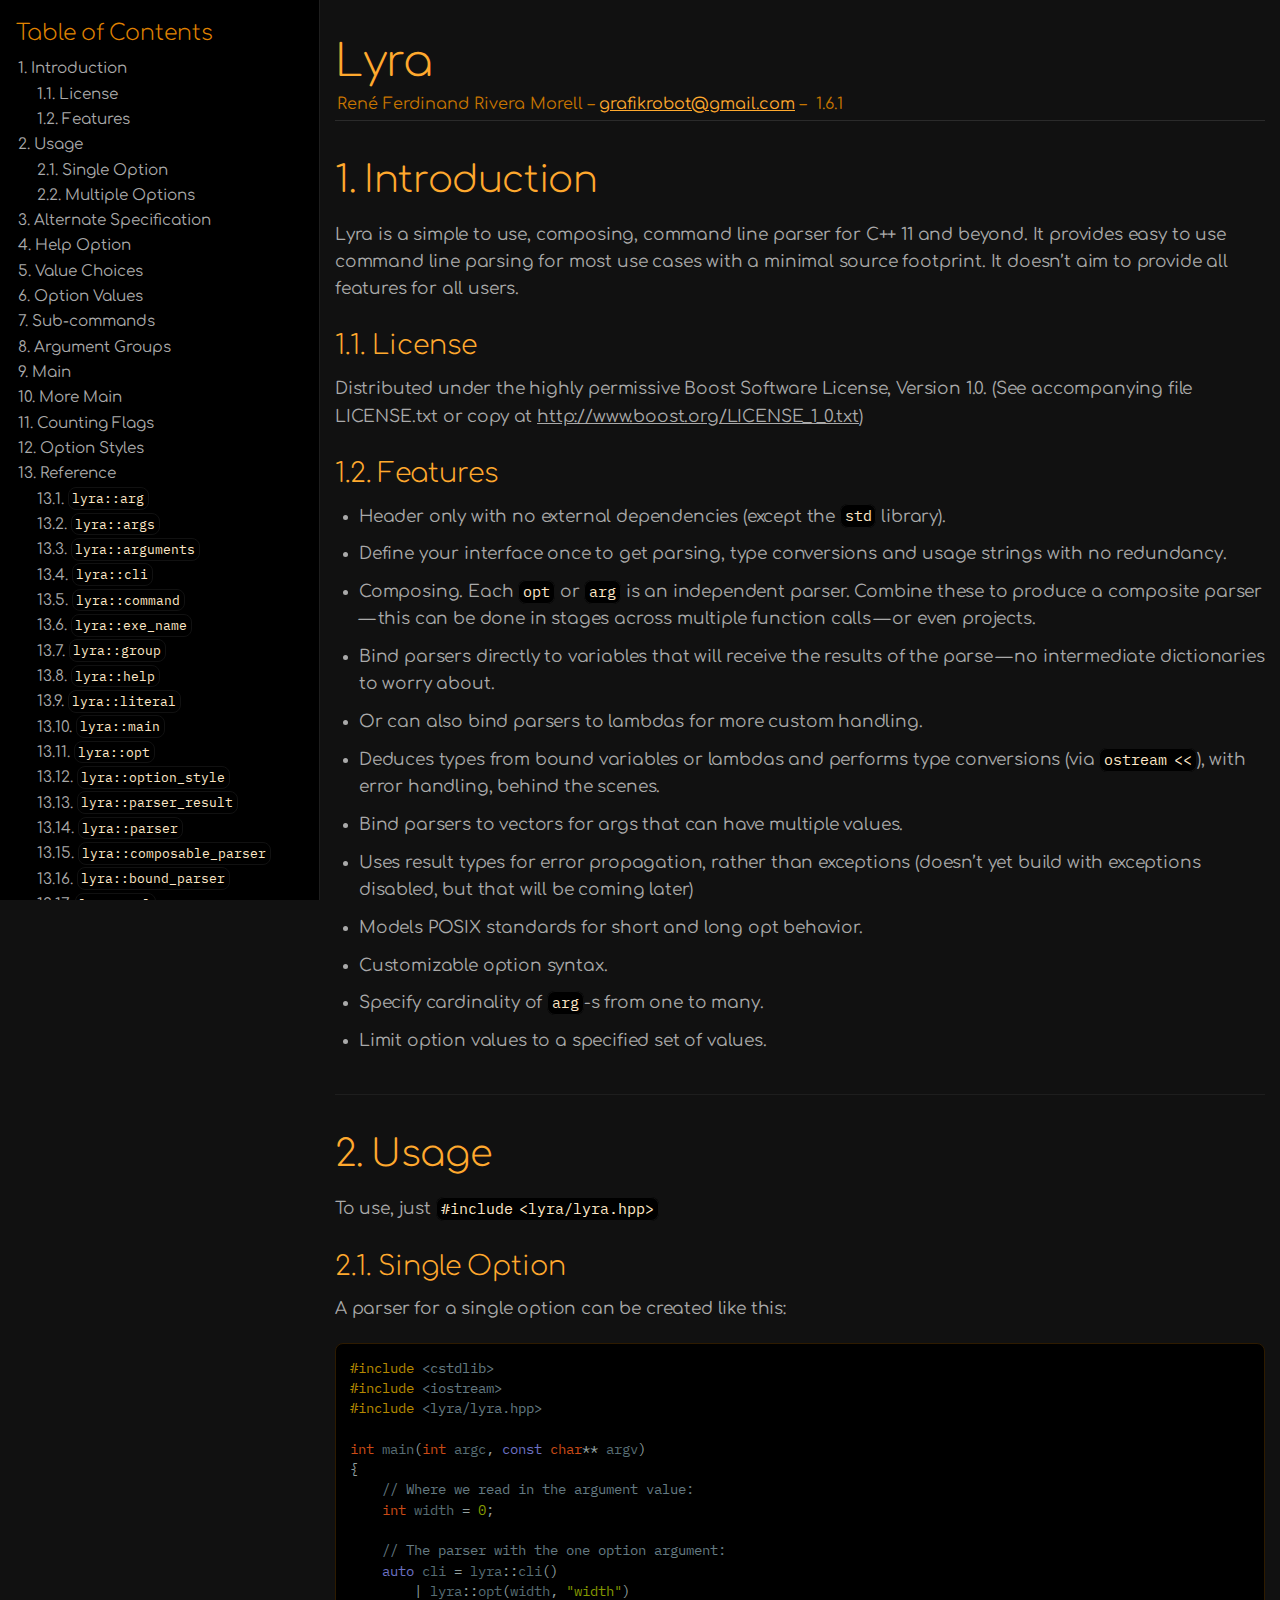
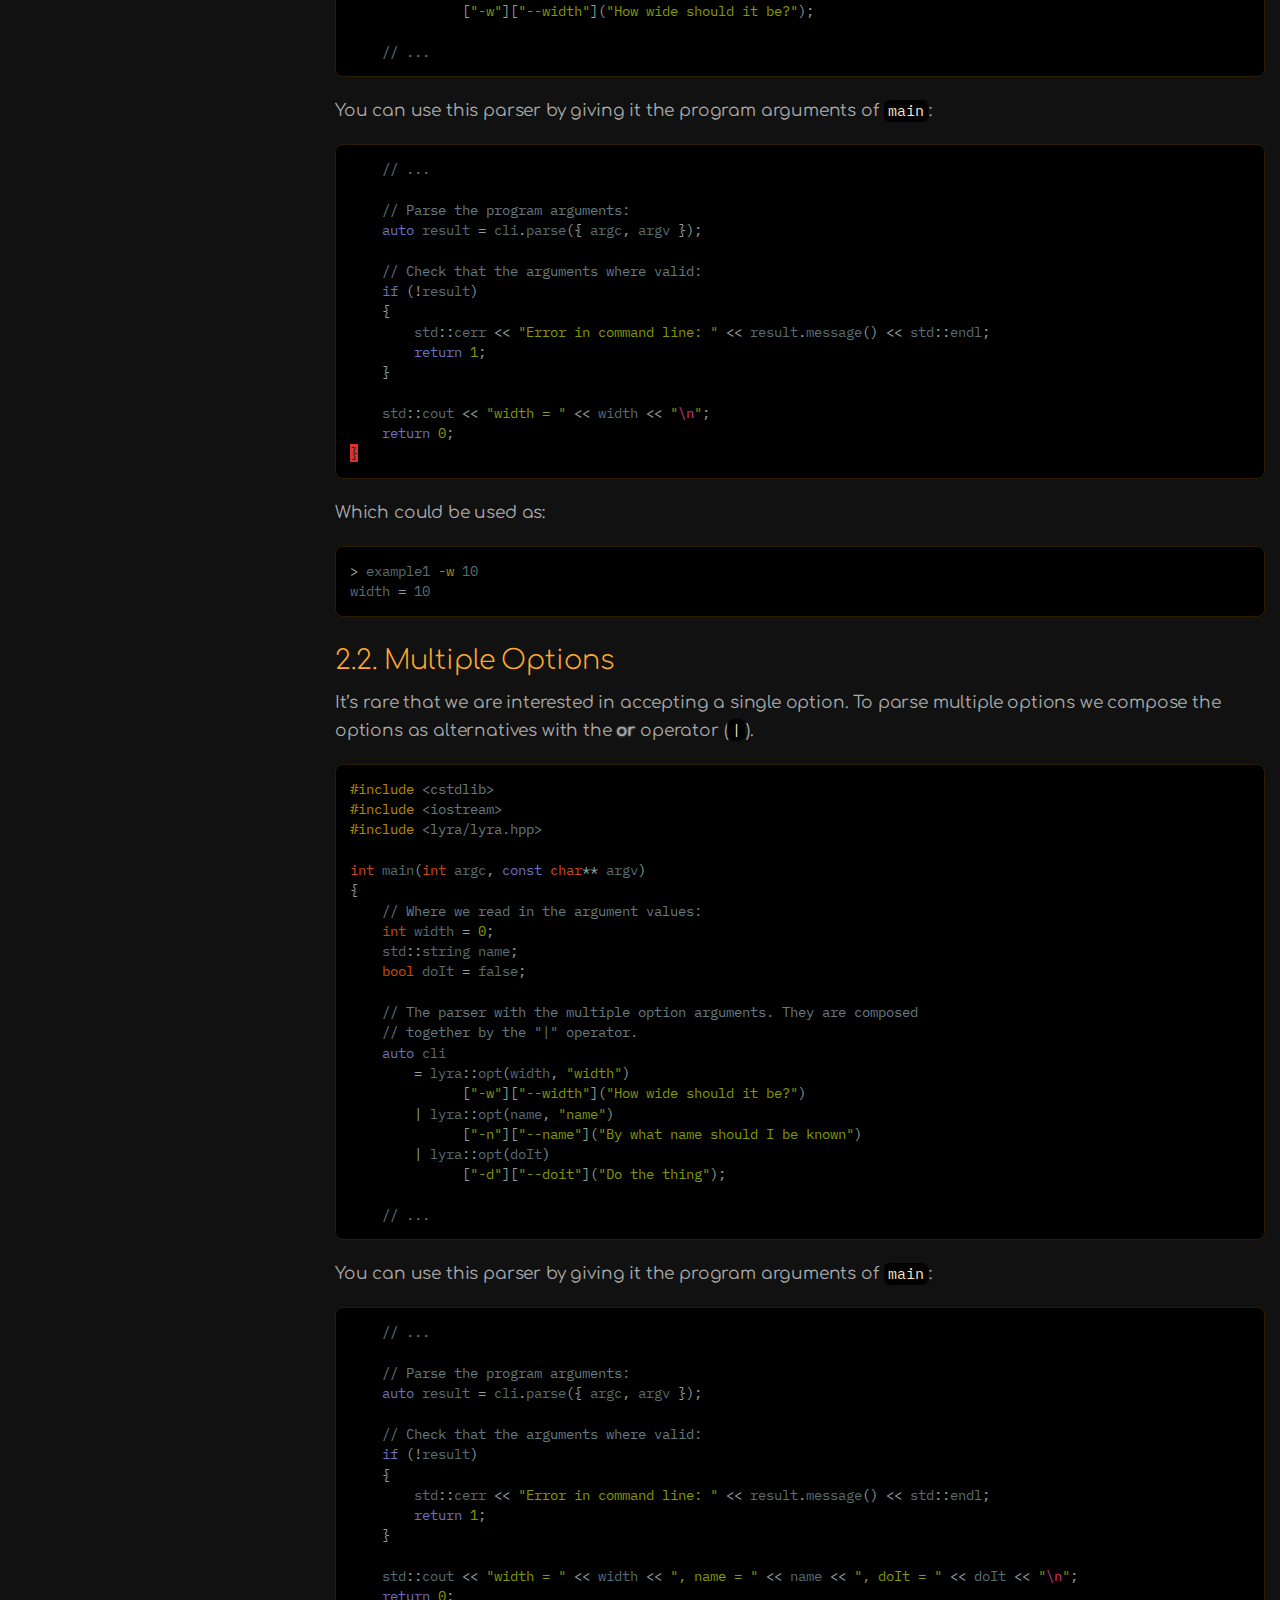
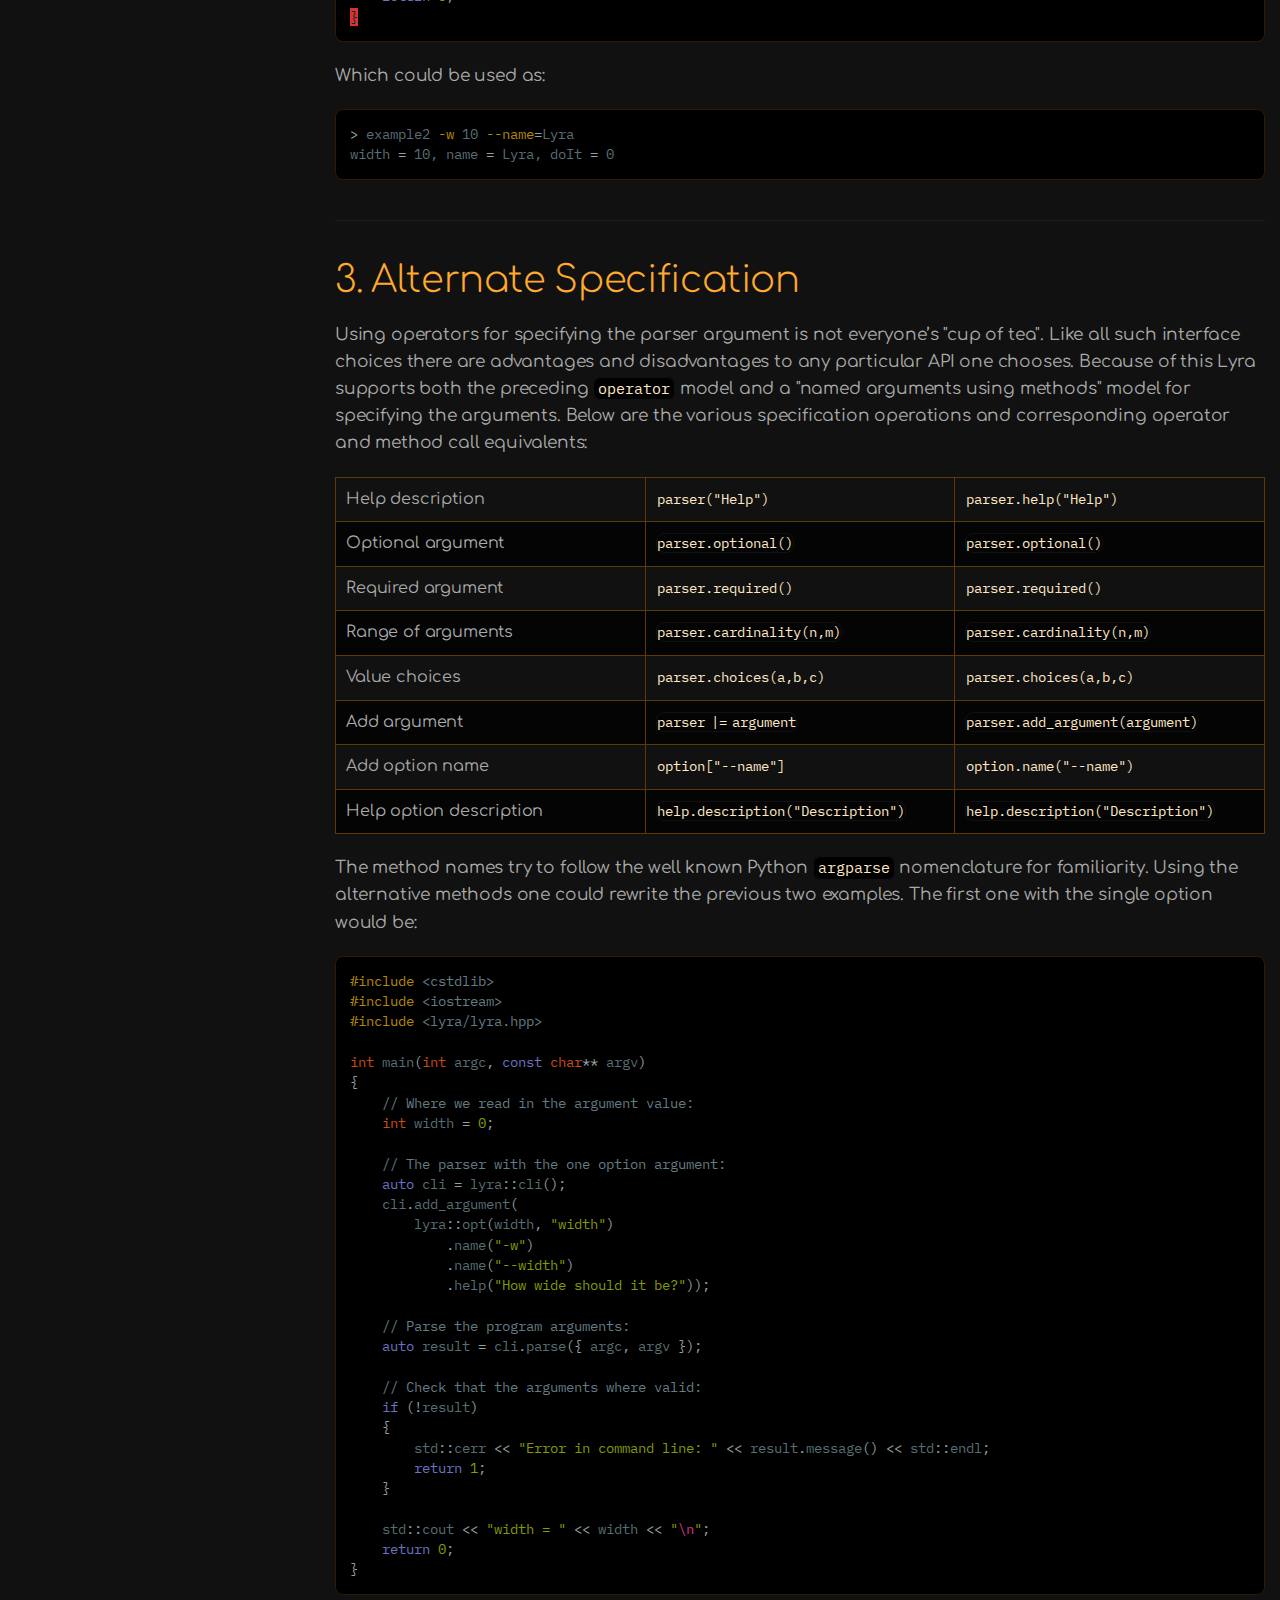
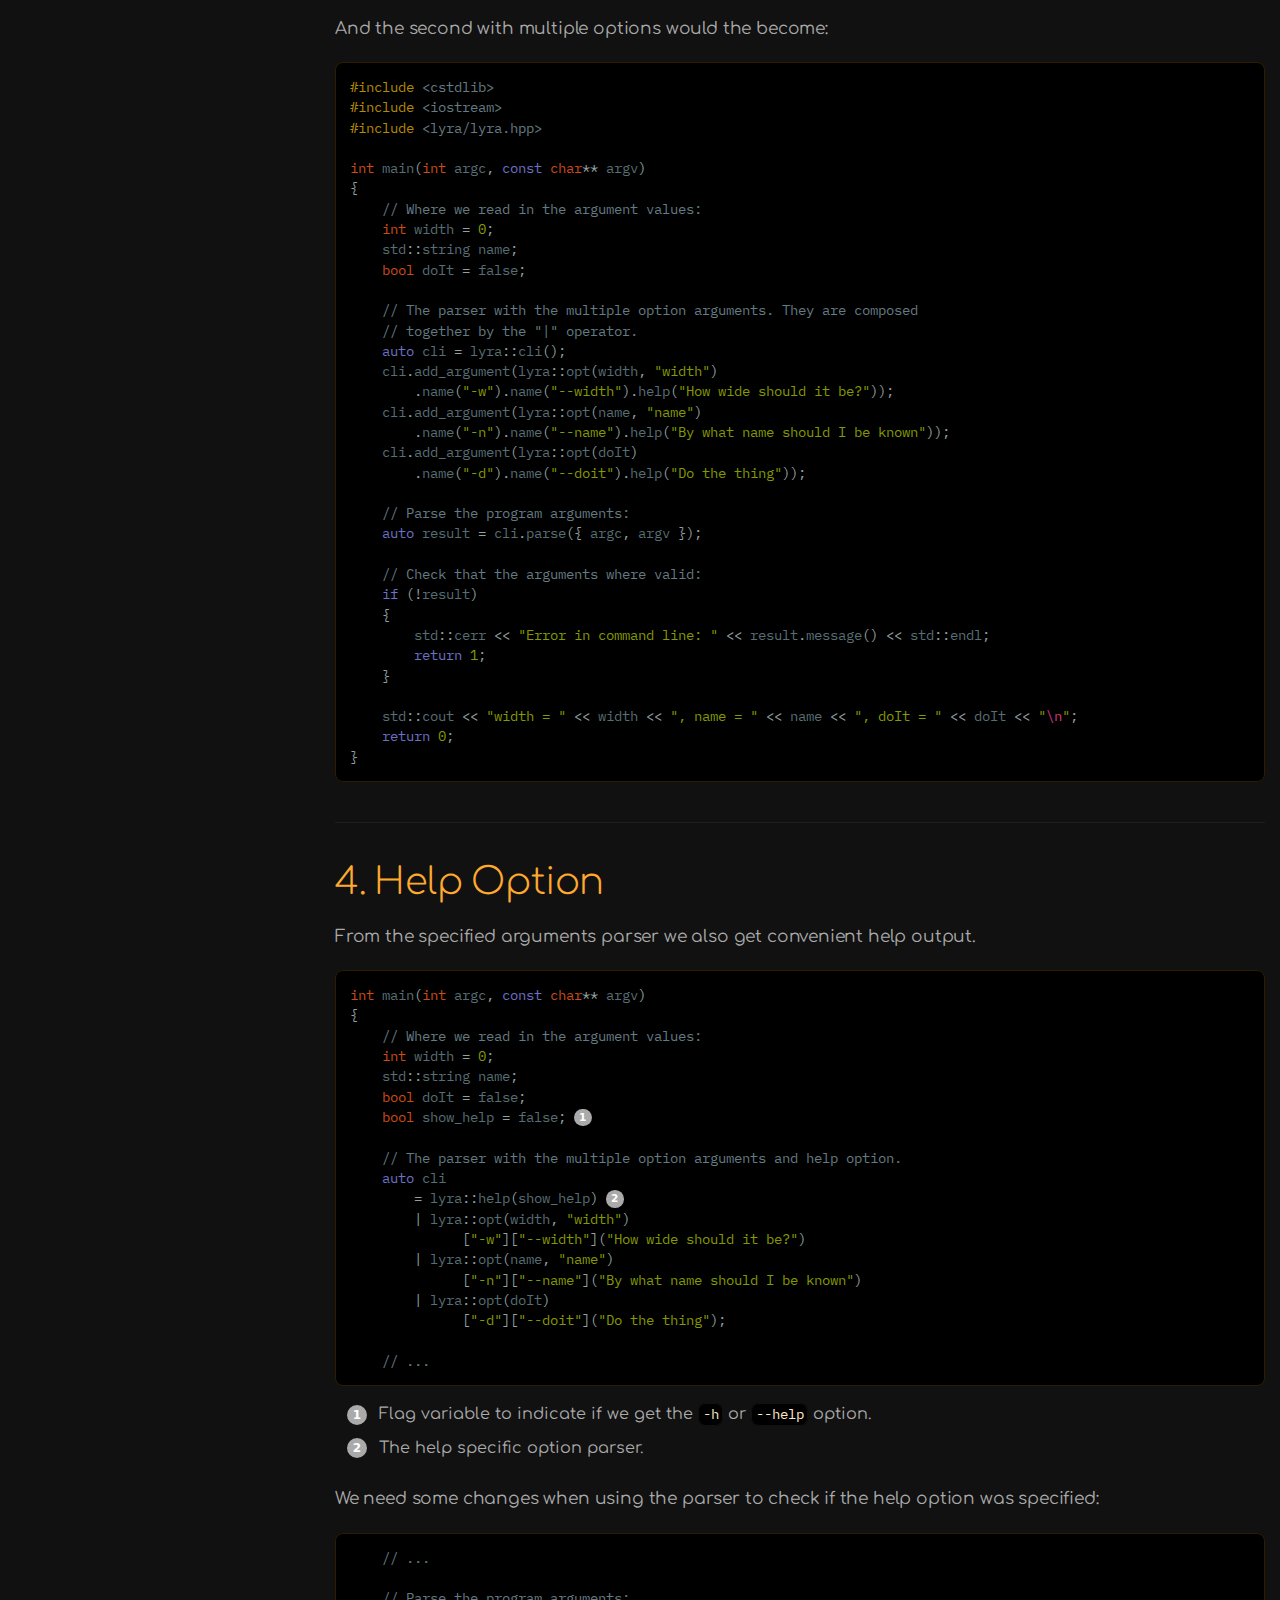
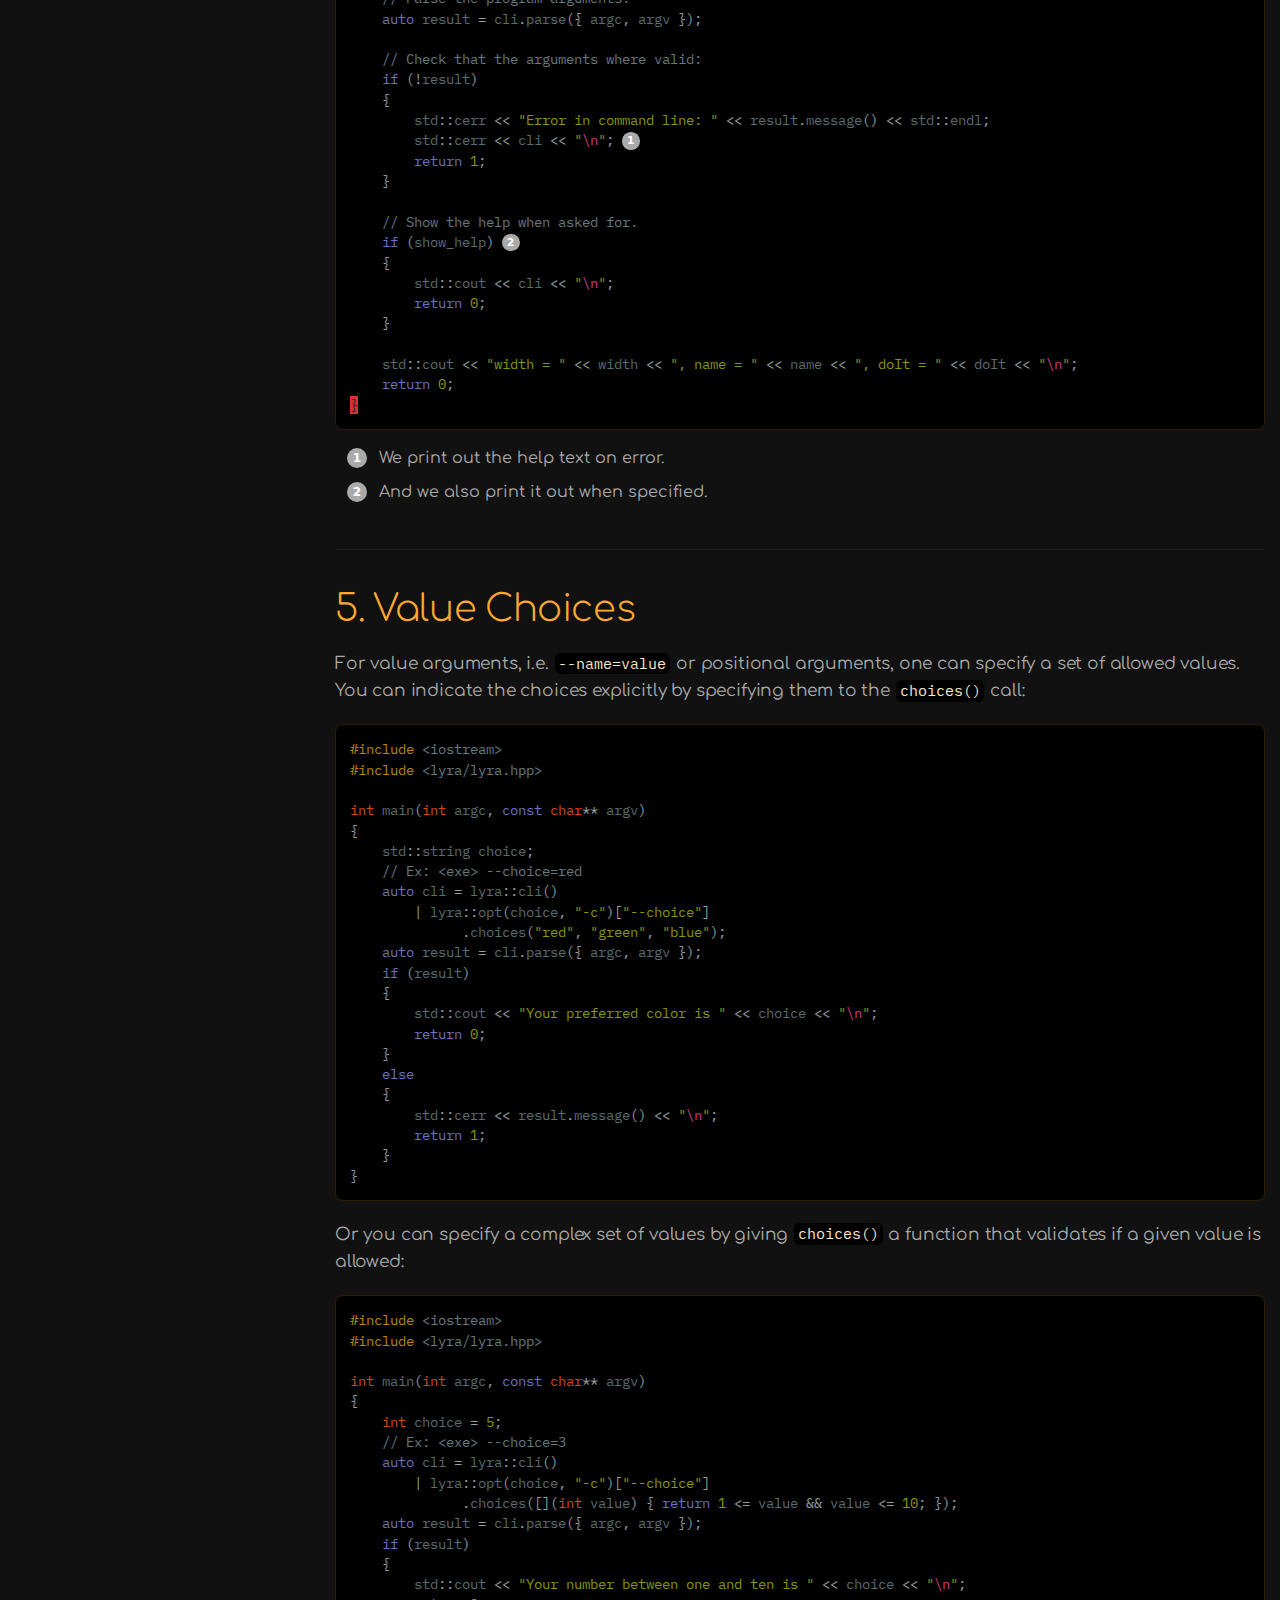
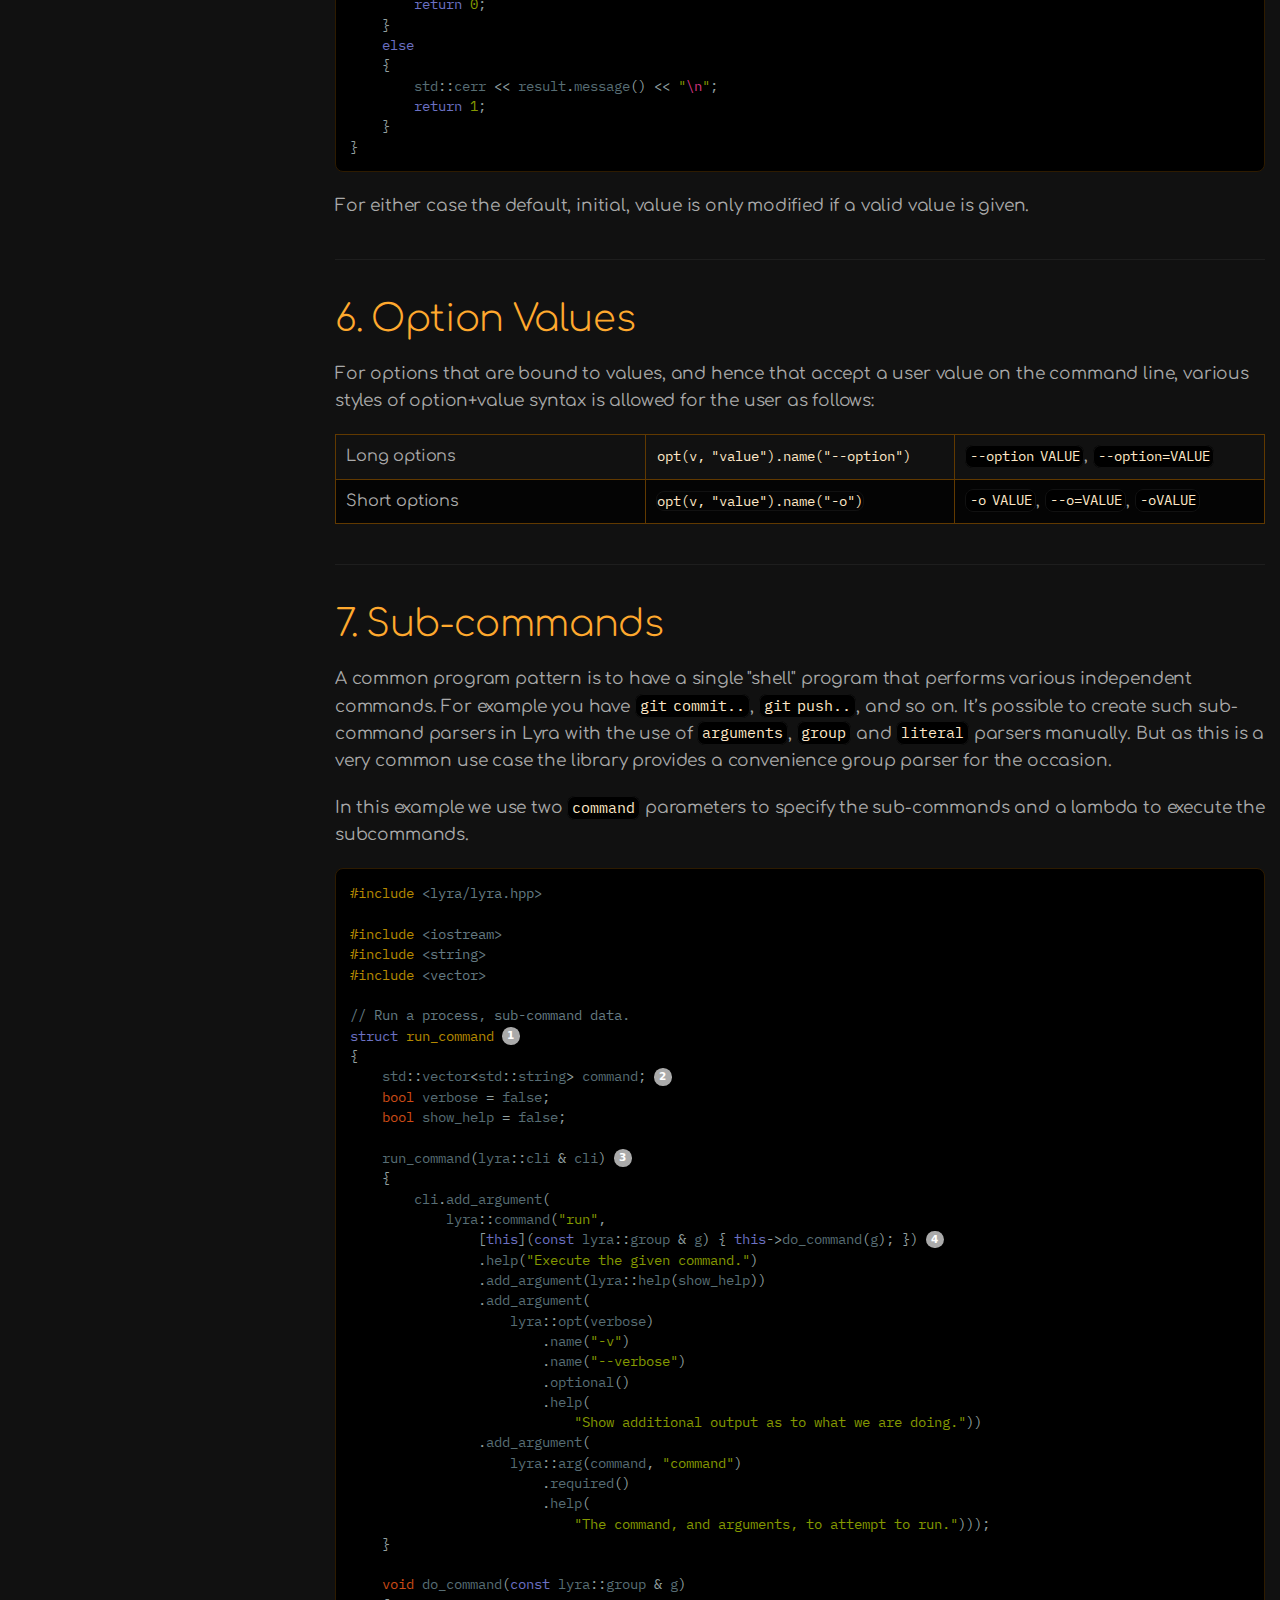
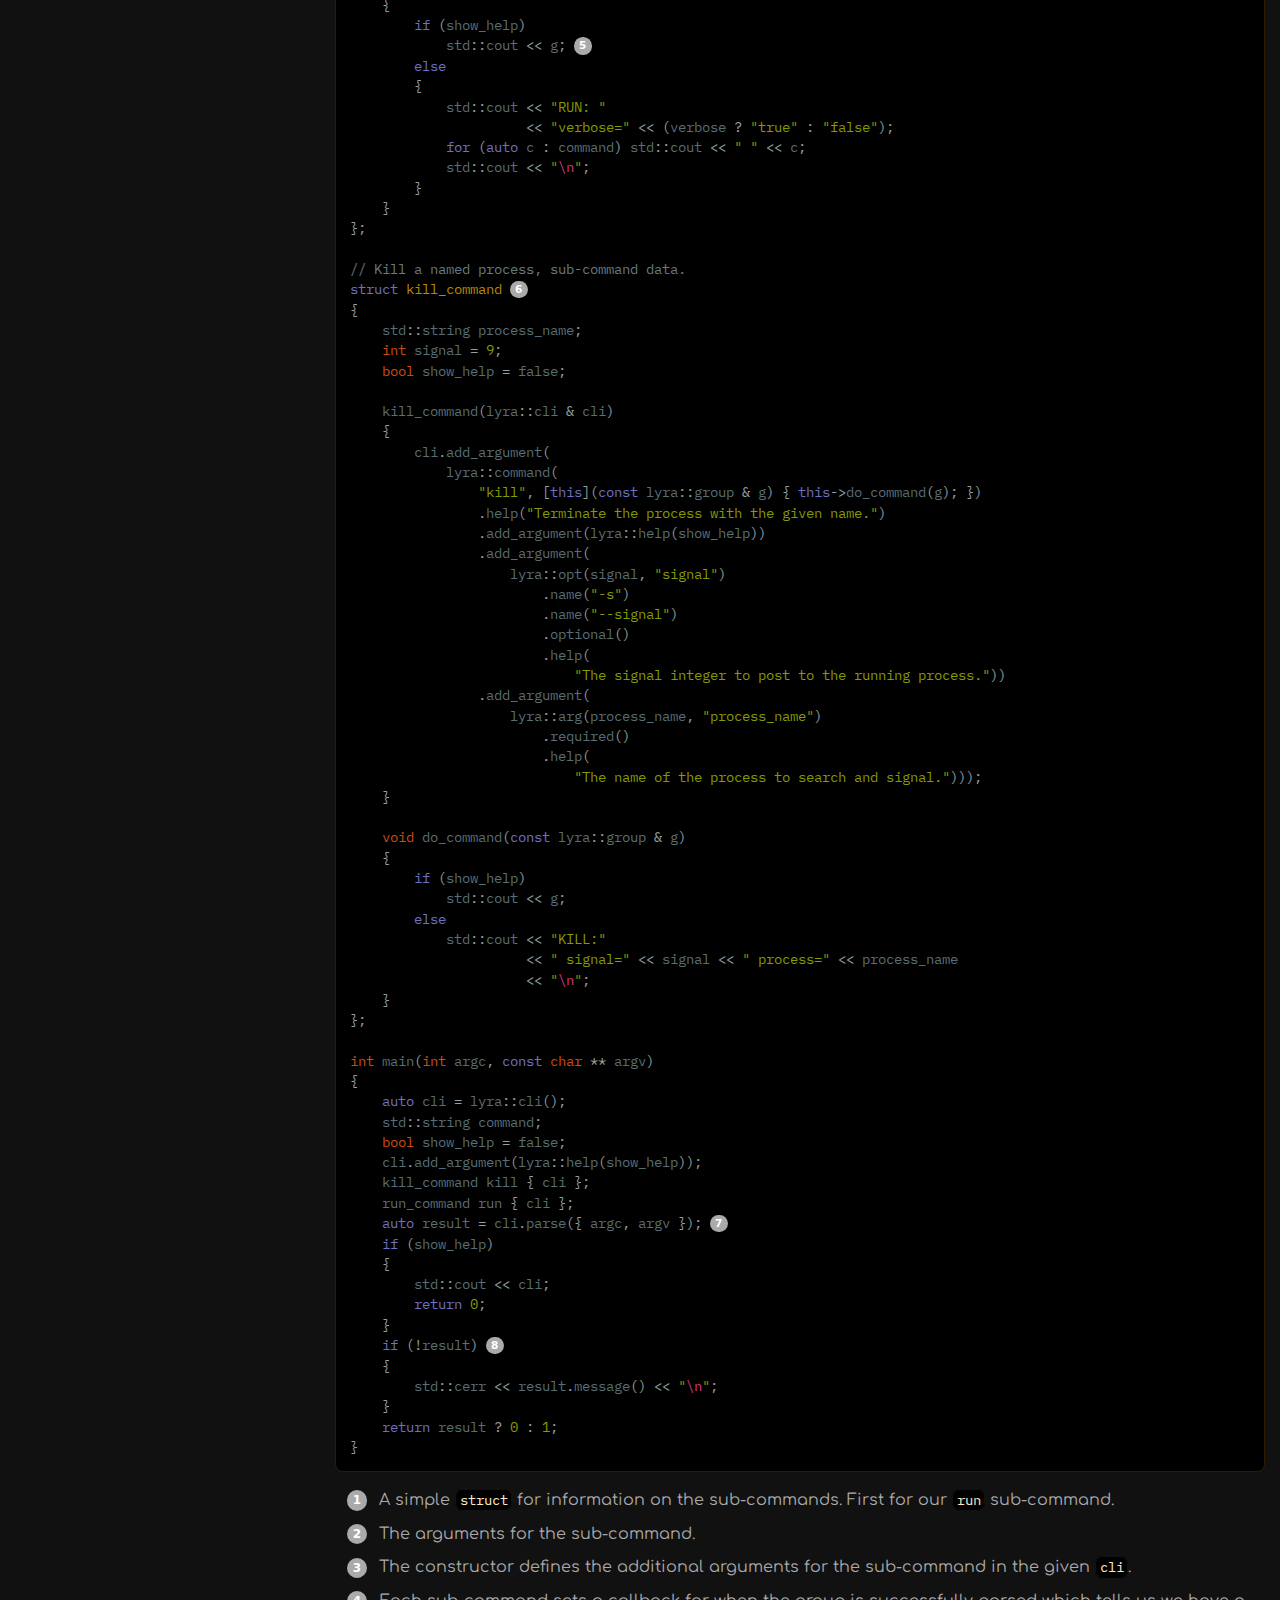
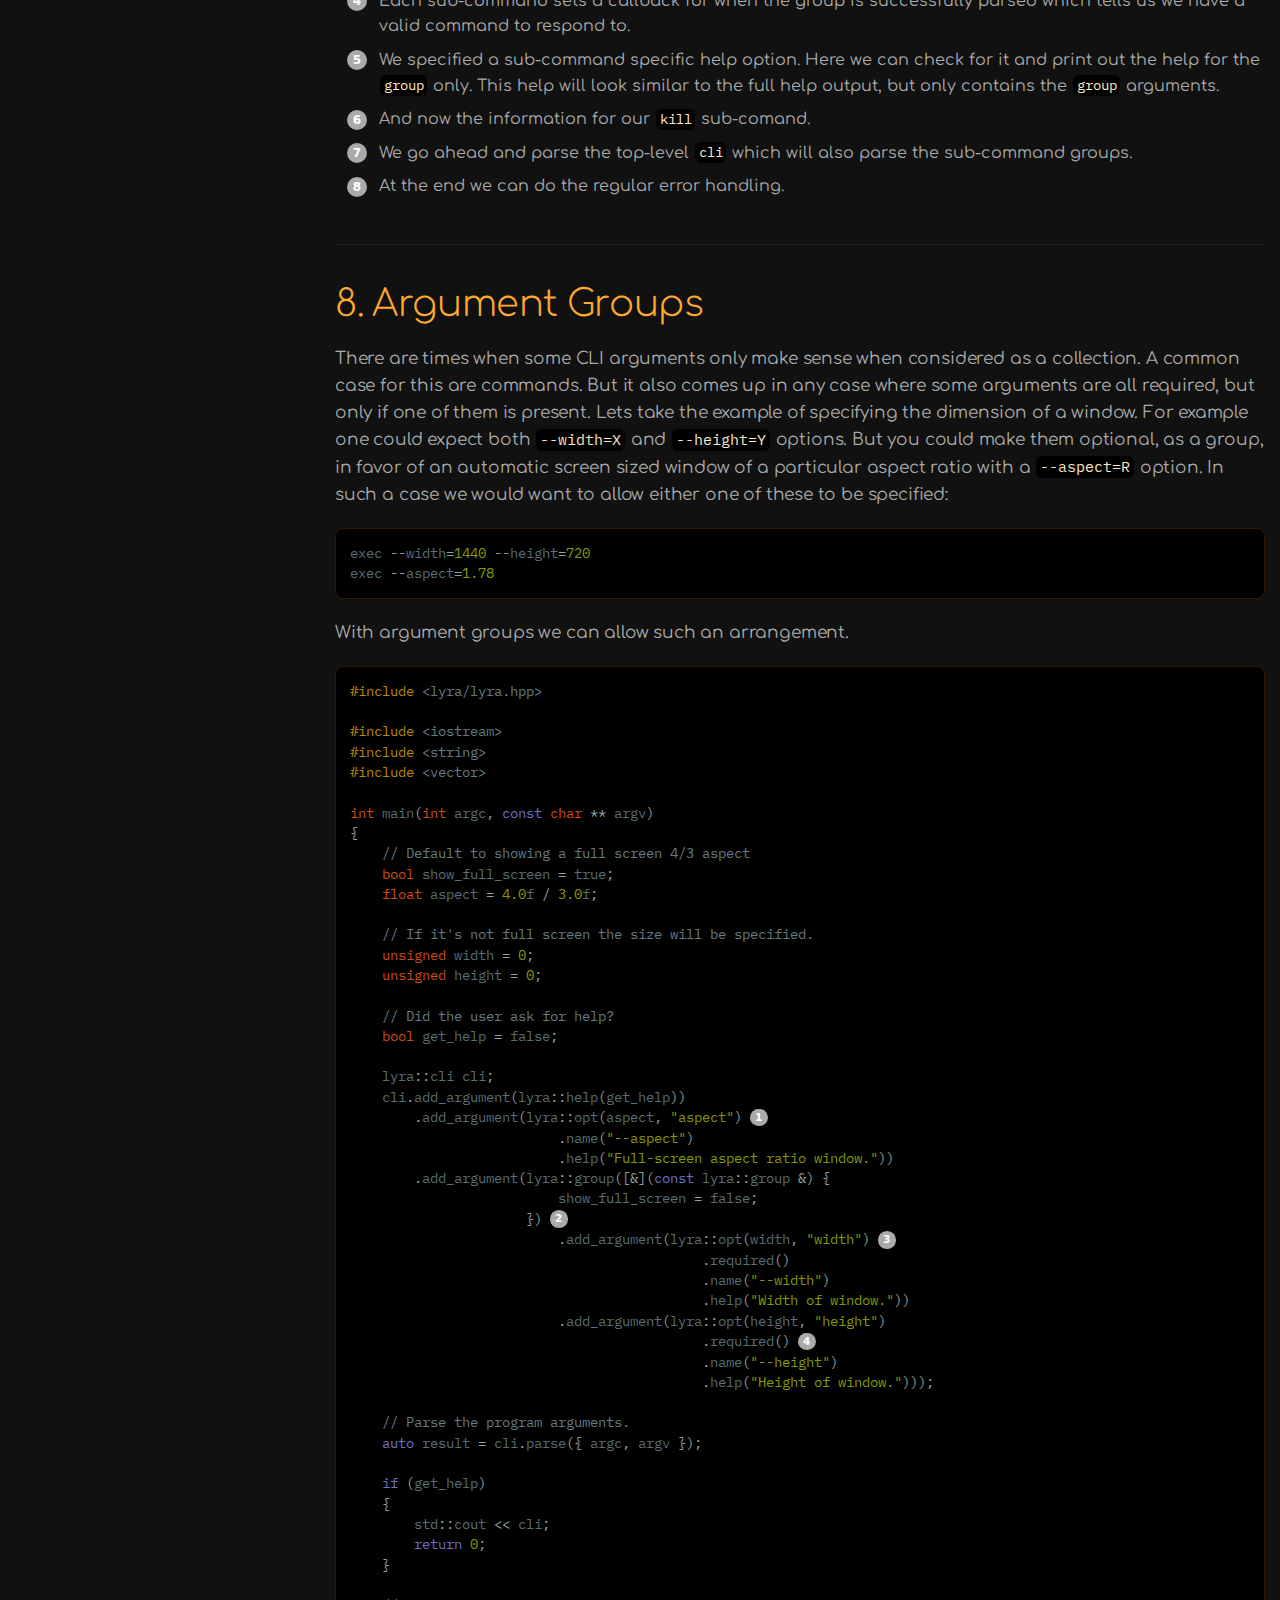
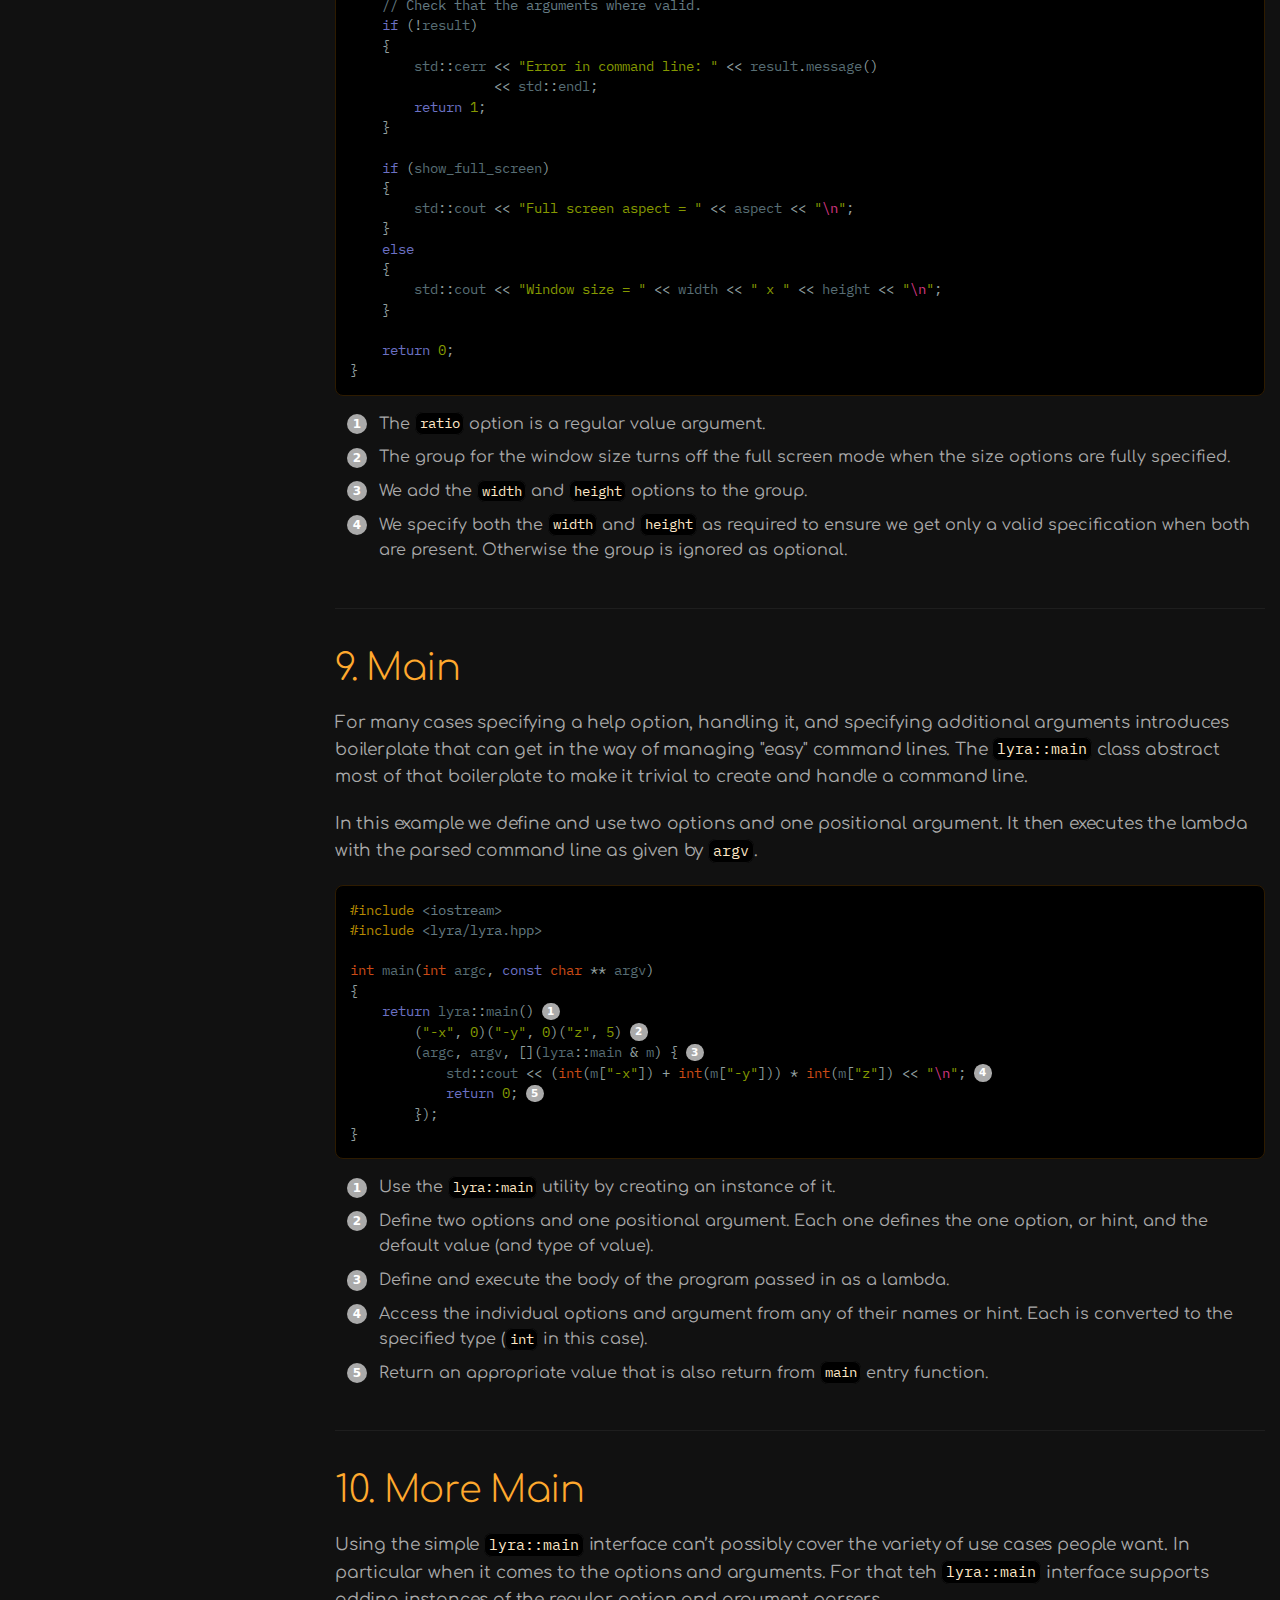
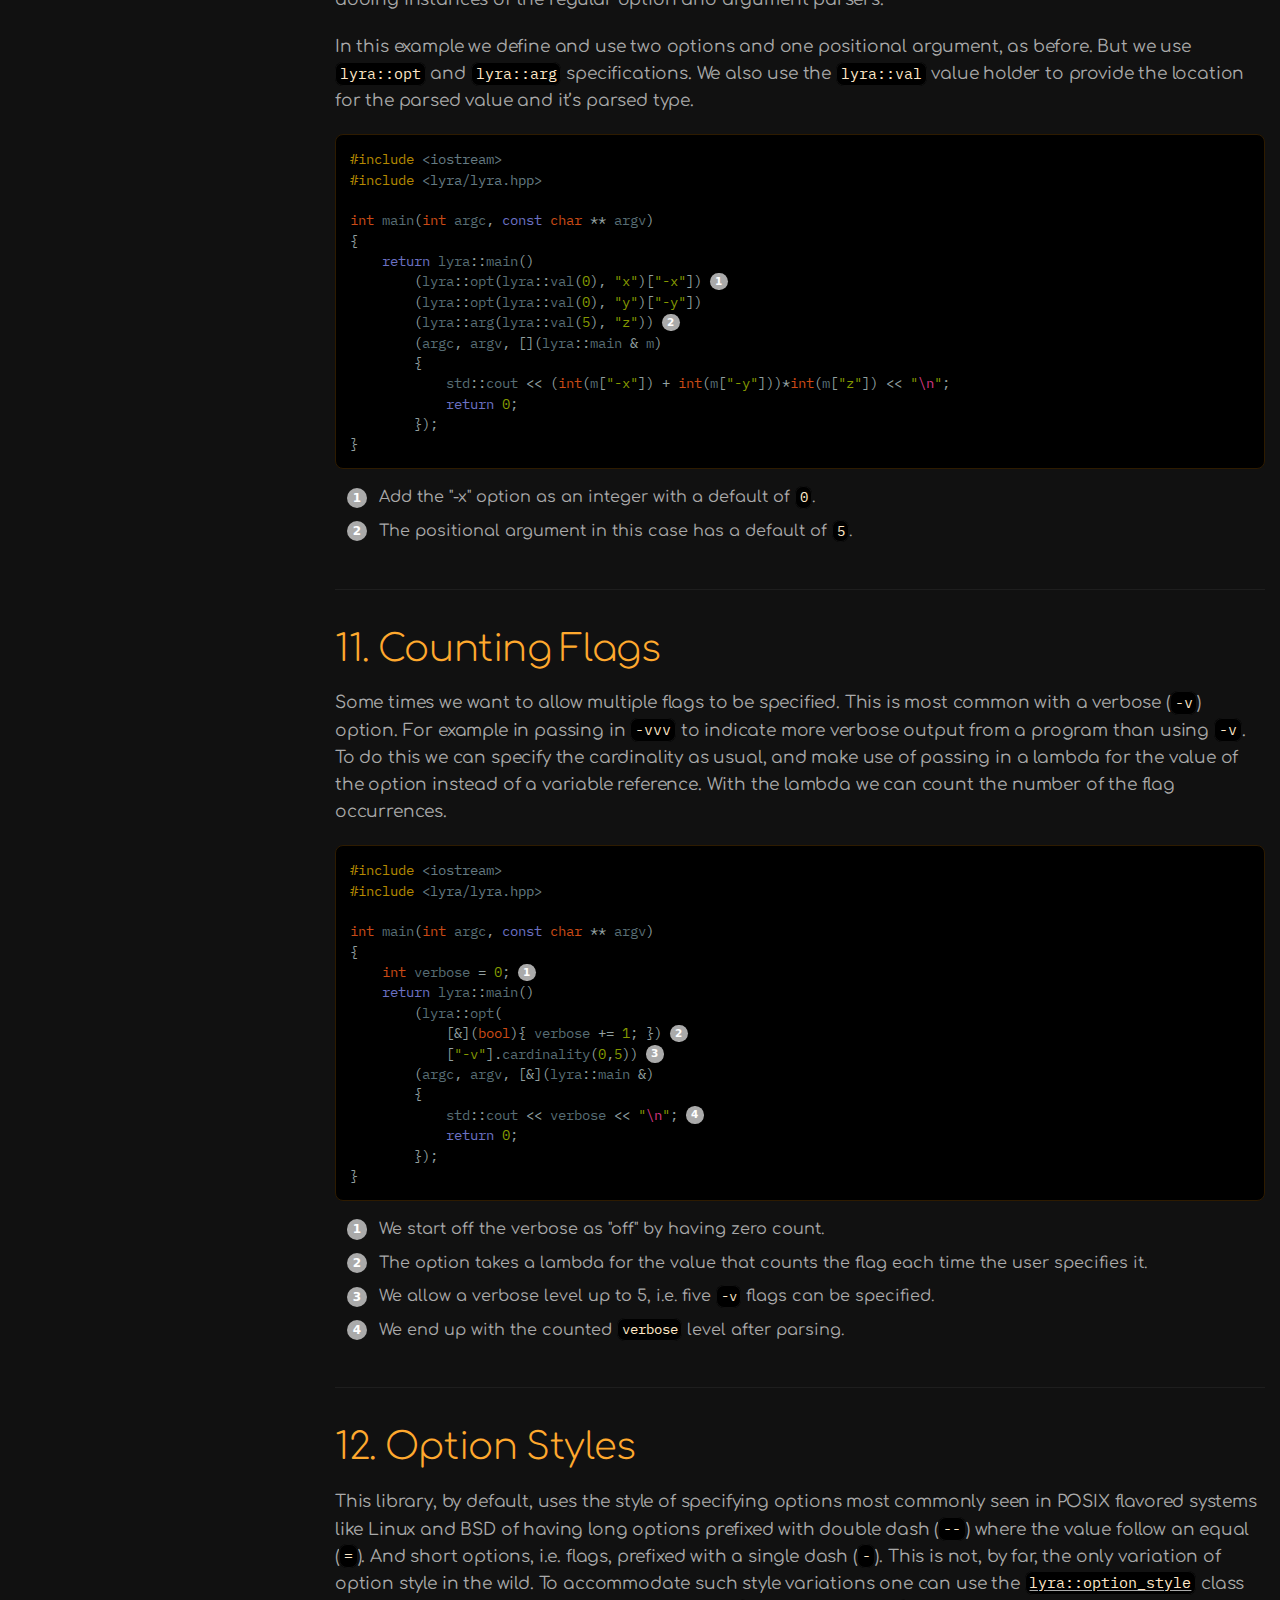
==== commit 69e78dc4: "1.6.1" ====
--- a/docs/lyra.html
+++ b/docs/lyra.html
@@ -4,9 +4,9 @@
 <meta charset="UTF-8">
 <meta http-equiv="X-UA-Compatible" content="IE=edge">
 <meta name="viewport" content="width=device-width, initial-scale=1.0">
-<meta name="generator" content="Asciidoctor 2.0.16">
+<meta name="generator" content="Asciidoctor 2.0.17">
 <meta name="author" content="René Ferdinand Rivera Morell">
-<meta name="copyright" content="Copyright 2019 René Ferdinand Rivera Morell">
+<meta name="copyright" content="Copyright 2019-2022 René Ferdinand Rivera Morell">
 <title>Lyra</title>
 <style>
 @import url(https://fonts.googleapis.com/css2?family=Comfortaa&display=swap);
@@ -930,7 +930,7 @@
 <div class="details">
 <span id="author" class="author">René Ferdinand Rivera Morell</span><br>
 <span id="email" class="email"><a href="mailto:grafikrobot@gmail.com">grafikrobot@gmail.com</a></span><br>
-<span id="revnumber"> 1.6</span>
+<span id="revnumber"> 1.6.1</span>
 </div>
 <div id="toc" class="toc2">
 <div id="toctitle">Table of Contents</div>
@@ -980,7 +980,7 @@
 </li>
 <li><a href="#_history">14. History</a>
 <ul class="sectlevel2">
-<li><a href="#_1_7">14.1. 1.7</a></li>
+<li><a href="#_1_6_1">14.1. 1.6.1</a></li>
 <li><a href="#_1_6">14.2. 1.6</a></li>
 <li><a href="#_1_5_1">14.3. 1.5.1</a></li>
 <li><a href="#_1_5">14.4. 1.5</a></li>
@@ -1073,9 +1073,9 @@
 </div>
 <div class="listingblock">
 <div class="content">
-<pre class="rouge highlight"><code data-lang="c++"><span class="cp">#include &lt;cstdlib&gt;
-#include &lt;iostream&gt;
-#include &lt;lyra/lyra.hpp&gt;
+<pre class="rouge highlight"><code data-lang="c++"><span class="cp">#include</span> <span class="cpf">&lt;cstdlib&gt;</span><span class="cp">
+#include</span> <span class="cpf">&lt;iostream&gt;</span><span class="cp">
+#include</span> <span class="cpf">&lt;lyra/lyra.hpp&gt;</span><span class="cp">
 </span>
 <span class="kt">int</span> <span class="nf">main</span><span class="p">(</span><span class="kt">int</span> <span class="n">argc</span><span class="p">,</span> <span class="k">const</span> <span class="kt">char</span><span class="o">**</span> <span class="n">argv</span><span class="p">)</span>
 <span class="p">{</span>
@@ -1131,9 +1131,9 @@
 </div>
 <div class="listingblock">
 <div class="content">
-<pre class="rouge highlight"><code data-lang="c++"><span class="cp">#include &lt;cstdlib&gt;
-#include &lt;iostream&gt;
-#include &lt;lyra/lyra.hpp&gt;
+<pre class="rouge highlight"><code data-lang="c++"><span class="cp">#include</span> <span class="cpf">&lt;cstdlib&gt;</span><span class="cp">
+#include</span> <span class="cpf">&lt;iostream&gt;</span><span class="cp">
+#include</span> <span class="cpf">&lt;lyra/lyra.hpp&gt;</span><span class="cp">
 </span>
 <span class="kt">int</span> <span class="nf">main</span><span class="p">(</span><span class="kt">int</span> <span class="n">argc</span><span class="p">,</span> <span class="k">const</span> <span class="kt">char</span><span class="o">**</span> <span class="n">argv</span><span class="p">)</span>
 <span class="p">{</span>
@@ -1256,9 +1256,9 @@
 </div>
 <div class="listingblock">
 <div class="content">
-<pre class="rouge highlight"><code data-lang="c++"><span class="cp">#include &lt;cstdlib&gt;
-#include &lt;iostream&gt;
-#include &lt;lyra/lyra.hpp&gt;
+<pre class="rouge highlight"><code data-lang="c++"><span class="cp">#include</span> <span class="cpf">&lt;cstdlib&gt;</span><span class="cp">
+#include</span> <span class="cpf">&lt;iostream&gt;</span><span class="cp">
+#include</span> <span class="cpf">&lt;lyra/lyra.hpp&gt;</span><span class="cp">
 </span>
 <span class="kt">int</span> <span class="nf">main</span><span class="p">(</span><span class="kt">int</span> <span class="n">argc</span><span class="p">,</span> <span class="k">const</span> <span class="kt">char</span><span class="o">**</span> <span class="n">argv</span><span class="p">)</span>
 <span class="p">{</span>
@@ -1293,9 +1293,9 @@
 </div>
 <div class="listingblock">
 <div class="content">
-<pre class="rouge highlight"><code data-lang="c++"><span class="cp">#include &lt;cstdlib&gt;
-#include &lt;iostream&gt;
-#include &lt;lyra/lyra.hpp&gt;
+<pre class="rouge highlight"><code data-lang="c++"><span class="cp">#include</span> <span class="cpf">&lt;cstdlib&gt;</span><span class="cp">
+#include</span> <span class="cpf">&lt;iostream&gt;</span><span class="cp">
+#include</span> <span class="cpf">&lt;lyra/lyra.hpp&gt;</span><span class="cp">
 </span>
 <span class="kt">int</span> <span class="nf">main</span><span class="p">(</span><span class="kt">int</span> <span class="n">argc</span><span class="p">,</span> <span class="k">const</span> <span class="kt">char</span><span class="o">**</span> <span class="n">argv</span><span class="p">)</span>
 <span class="p">{</span>
@@ -1427,8 +1427,8 @@
 </div>
 <div class="listingblock">
 <div class="content">
-<pre class="rouge highlight"><code data-lang="c++"><span class="cp">#include &lt;iostream&gt;
-#include &lt;lyra/lyra.hpp&gt;
+<pre class="rouge highlight"><code data-lang="c++"><span class="cp">#include</span> <span class="cpf">&lt;iostream&gt;</span><span class="cp">
+#include</span> <span class="cpf">&lt;lyra/lyra.hpp&gt;</span><span class="cp">
 </span>
 <span class="kt">int</span> <span class="nf">main</span><span class="p">(</span><span class="kt">int</span> <span class="n">argc</span><span class="p">,</span> <span class="k">const</span> <span class="kt">char</span><span class="o">**</span> <span class="n">argv</span><span class="p">)</span>
 <span class="p">{</span>
@@ -1457,8 +1457,8 @@
 </div>
 <div class="listingblock">
 <div class="content">
-<pre class="rouge highlight"><code data-lang="c++"><span class="cp">#include &lt;iostream&gt;
-#include &lt;lyra/lyra.hpp&gt;
+<pre class="rouge highlight"><code data-lang="c++"><span class="cp">#include</span> <span class="cpf">&lt;iostream&gt;</span><span class="cp">
+#include</span> <span class="cpf">&lt;lyra/lyra.hpp&gt;</span><span class="cp">
 </span>
 <span class="kt">int</span> <span class="nf">main</span><span class="p">(</span><span class="kt">int</span> <span class="n">argc</span><span class="p">,</span> <span class="k">const</span> <span class="kt">char</span><span class="o">**</span> <span class="n">argv</span><span class="p">)</span>
 <span class="p">{</span>
@@ -1533,11 +1533,11 @@
 </div>
 <div class="listingblock">
 <div class="content">
-<pre class="rouge highlight"><code data-lang="c++"><span class="cp">#include &lt;lyra/lyra.hpp&gt;
+<pre class="rouge highlight"><code data-lang="c++"><span class="cp">#include</span> <span class="cpf">&lt;lyra/lyra.hpp&gt;</span><span class="cp">
 </span>
-<span class="cp">#include &lt;iostream&gt;
-#include &lt;string&gt;
-#include &lt;vector&gt;
+<span class="cp">#include</span> <span class="cpf">&lt;iostream&gt;</span><span class="cp">
+#include</span> <span class="cpf">&lt;string&gt;</span><span class="cp">
+#include</span> <span class="cpf">&lt;vector&gt;</span><span class="cp">
 </span>
 <span class="c1">// Run a process, sub-command data.</span>
 <span class="k">struct</span> <span class="nc">run_command</span> <i class="conum" data-value="1"></i><b>(1)</b>
@@ -1710,11 +1710,11 @@
 </div>
 <div class="listingblock">
 <div class="content">
-<pre class="rouge highlight"><code data-lang="c++"><span class="cp">#include &lt;lyra/lyra.hpp&gt;
+<pre class="rouge highlight"><code data-lang="c++"><span class="cp">#include</span> <span class="cpf">&lt;lyra/lyra.hpp&gt;</span><span class="cp">
 </span>
-<span class="cp">#include &lt;iostream&gt;
-#include &lt;string&gt;
-#include &lt;vector&gt;
+<span class="cp">#include</span> <span class="cpf">&lt;iostream&gt;</span><span class="cp">
+#include</span> <span class="cpf">&lt;string&gt;</span><span class="cp">
+#include</span> <span class="cpf">&lt;vector&gt;</span><span class="cp">
 </span>
 <span class="kt">int</span> <span class="nf">main</span><span class="p">(</span><span class="kt">int</span> <span class="n">argc</span><span class="p">,</span> <span class="k">const</span> <span class="kt">char</span> <span class="o">**</span> <span class="n">argv</span><span class="p">)</span>
 <span class="p">{</span>
@@ -1816,8 +1816,8 @@
 </div>
 <div class="listingblock">
 <div class="content">
-<pre class="rouge highlight"><code data-lang="c++"><span class="cp">#include &lt;iostream&gt;
-#include &lt;lyra/lyra.hpp&gt;
+<pre class="rouge highlight"><code data-lang="c++"><span class="cp">#include</span> <span class="cpf">&lt;iostream&gt;</span><span class="cp">
+#include</span> <span class="cpf">&lt;lyra/lyra.hpp&gt;</span><span class="cp">
 </span>
 <span class="kt">int</span> <span class="nf">main</span><span class="p">(</span><span class="kt">int</span> <span class="n">argc</span><span class="p">,</span> <span class="k">const</span> <span class="kt">char</span> <span class="o">**</span> <span class="n">argv</span><span class="p">)</span>
 <span class="p">{</span>
@@ -1875,8 +1875,8 @@
 </div>
 <div class="listingblock">
 <div class="content">
-<pre class="rouge highlight"><code data-lang="c++"><span class="cp">#include &lt;iostream&gt;
-#include &lt;lyra/lyra.hpp&gt;
+<pre class="rouge highlight"><code data-lang="c++"><span class="cp">#include</span> <span class="cpf">&lt;iostream&gt;</span><span class="cp">
+#include</span> <span class="cpf">&lt;lyra/lyra.hpp&gt;</span><span class="cp">
 </span>
 <span class="kt">int</span> <span class="nf">main</span><span class="p">(</span><span class="kt">int</span> <span class="n">argc</span><span class="p">,</span> <span class="k">const</span> <span class="kt">char</span> <span class="o">**</span> <span class="n">argv</span><span class="p">)</span>
 <span class="p">{</span>
@@ -1919,8 +1919,8 @@
 </div>
 <div class="listingblock">
 <div class="content">
-<pre class="rouge highlight"><code data-lang="c++"><span class="cp">#include &lt;iostream&gt;
-#include &lt;lyra/lyra.hpp&gt;
+<pre class="rouge highlight"><code data-lang="c++"><span class="cp">#include</span> <span class="cpf">&lt;iostream&gt;</span><span class="cp">
+#include</span> <span class="cpf">&lt;lyra/lyra.hpp&gt;</span><span class="cp">
 </span>
 <span class="kt">int</span> <span class="nf">main</span><span class="p">(</span><span class="kt">int</span> <span class="n">argc</span><span class="p">,</span> <span class="k">const</span> <span class="kt">char</span> <span class="o">**</span> <span class="n">argv</span><span class="p">)</span>
 <span class="p">{</span>
@@ -2050,8 +2050,8 @@
 </div>
 <div class="listingblock">
 <div class="content">
-<pre class="rouge highlight"><code data-lang="c++"><span class="cp">#include &lt;iostream&gt;
-#include &lt;lyra/lyra.hpp&gt;
+<pre class="rouge highlight"><code data-lang="c++"><span class="cp">#include</span> <span class="cpf">&lt;iostream&gt;</span><span class="cp">
+#include</span> <span class="cpf">&lt;lyra/lyra.hpp&gt;</span><span class="cp">
 </span>
 <span class="kt">int</span> <span class="nf">main</span><span class="p">(</span><span class="kt">int</span> <span class="n">argc</span><span class="p">,</span> <span class="k">const</span> <span class="kt">char</span> <span class="o">**</span> <span class="n">argv</span><span class="p">)</span>
 <span class="p">{</span>
@@ -2114,8 +2114,8 @@
 <div class="sect2">
 <h3 id="lyra_args"><a class="anchor" href="#lyra_args"></a>13.2. <code>lyra::args</code></h3>
 <div class="paragraph">
-<p>Transport for raw args (copied from main args, supplied via init list, or from a
-pair of iterators).</p>
+<p>Transport for raw args (copied from main args, supplied via init list, or from
+a pair of iterators).</p>
 </div>
 </div>
 <div class="sect2">
@@ -2392,7 +2392,7 @@
 <pre class="rouge highlight"><code data-lang="c++"><span class="k">template</span> <span class="o">&lt;</span><span class="k">typename</span> <span class="nc">P</span><span class="p">&gt;</span>
 <span class="n">command</span> <span class="o">&amp;</span> <span class="n">command</span><span class="o">::</span><span class="n">add_argument</span><span class="p">(</span><span class="n">P</span> <span class="k">const</span> <span class="o">&amp;</span> <span class="n">p</span><span class="p">);</span>
 <span class="k">template</span> <span class="o">&lt;</span><span class="k">typename</span> <span class="nc">P</span><span class="p">&gt;</span>
-<span class="n">command</span> <span class="o">&amp;</span> <span class="n">command</span><span class="o">::</span><span class="k">operator</span><span class="o">|=</span><span class="p">(</span><span class="n">parser</span> <span class="k">const</span> <span class="o">&amp;</span> <span class="n">p</span><span class="p">);</span></code></pre>
+<span class="n">command</span> <span class="o">&amp;</span> <span class="n">command</span><span class="o">::</span><span class="k">operator</span><span class="o">|=</span><span class="p">(</span><span class="n">P</span> <span class="k">const</span> <span class="o">&amp;</span> <span class="n">p</span><span class="p">);</span></code></pre>
 </div>
 </div>
 <div class="paragraph">
@@ -2596,8 +2596,8 @@
 <h5 id="lyra_literal_help"><a class="anchor" href="#lyra_literal_help"></a><code>lyra:literal::help</code></h5>
 <div class="listingblock">
 <div class="content">
-<pre class="rouge highlight"><code data-lang="c++"><span class="n">literal</span><span class="o">&amp;</span> <span class="n">literal</span><span class="o">::</span><span class="n">help</span><span class="p">(</span><span class="k">const</span> <span class="n">std</span><span class="o">::</span><span class="n">string</span><span class="o">&amp;</span> <span class="n">text</span><span class="p">)</span>
-<span class="n">literal</span><span class="o">&amp;</span> <span class="n">literal</span><span class="o">::</span><span class="k">operator</span><span class="p">()(</span><span class="n">std</span><span class="o">::</span><span class="n">string</span> <span class="k">const</span><span class="o">&amp;</span> <span class="n">description</span><span class="p">)</span></code></pre>
+<pre class="rouge highlight"><code data-lang="c++"><span class="n">literal</span><span class="o">&amp;</span> <span class="n">literal</span><span class="o">::</span><span class="n">help</span><span class="p">(</span><span class="k">const</span> <span class="n">std</span><span class="o">::</span><span class="n">string</span><span class="o">&amp;</span> <span class="n">help_description_text</span><span class="p">)</span>
+<span class="n">literal</span><span class="o">&amp;</span> <span class="n">literal</span><span class="o">::</span><span class="k">operator</span><span class="p">()(</span><span class="n">std</span><span class="o">::</span><span class="n">string</span> <span class="k">const</span><span class="o">&amp;</span> <span class="n">help_description_text</span><span class="p">)</span></code></pre>
 </div>
 </div>
 <div class="paragraph">
@@ -2630,9 +2630,9 @@
 <h4 id="lyra_main_add_argument"><a class="anchor" href="#lyra_main_add_argument"></a>Add Argument</h4>
 <div class="listingblock">
 <div class="content">
-<pre class="rouge highlight"><code data-lang="c++"><span class="k">template</span> <span class="o">&lt;</span><span class="k">typename</span> <span class="nc">T</span><span class="p">&gt;</span> <span class="n">main</span> <span class="o">&amp;</span> <span class="n">main</span><span class="o">::</span><span class="k">operator</span><span class="p">()(</span><span class="k">const</span> <span class="n">T</span> <span class="o">&amp;</span> <span class="n">parser</span><span class="p">)</span>
-<span class="k">template</span> <span class="o">&lt;</span><span class="k">typename</span> <span class="nc">T</span><span class="p">&gt;</span> <span class="n">main</span> <span class="o">&amp;</span> <span class="n">main</span><span class="o">::</span><span class="n">add_argument</span><span class="p">(</span><span class="k">const</span> <span class="n">T</span> <span class="o">&amp;</span> <span class="n">parser</span><span class="p">)</span>
-<span class="k">template</span> <span class="o">&lt;</span><span class="k">typename</span> <span class="nc">T</span><span class="p">&gt;</span> <span class="n">main</span> <span class="o">&amp;</span> <span class="n">main</span><span class="o">::</span><span class="k">operator</span><span class="o">|=</span><span class="p">(</span><span class="k">const</span> <span class="n">T</span> <span class="o">&amp;</span> <span class="n">parser</span><span class="p">)</span></code></pre>
+<pre class="rouge highlight"><code data-lang="c++"><span class="k">template</span> <span class="o">&lt;</span><span class="k">typename</span> <span class="nc">T</span><span class="p">&gt;</span> <span class="n">main</span> <span class="o">&amp;</span> <span class="n">main</span><span class="o">::</span><span class="k">operator</span><span class="p">()(</span><span class="k">const</span> <span class="n">T</span> <span class="o">&amp;</span> <span class="n">arg_parser</span><span class="p">)</span>
+<span class="k">template</span> <span class="o">&lt;</span><span class="k">typename</span> <span class="nc">T</span><span class="p">&gt;</span> <span class="n">main</span> <span class="o">&amp;</span> <span class="n">main</span><span class="o">::</span><span class="n">add_argument</span><span class="p">(</span><span class="k">const</span> <span class="n">T</span> <span class="o">&amp;</span> <span class="n">arg_parser</span><span class="p">)</span>
+<span class="k">template</span> <span class="o">&lt;</span><span class="k">typename</span> <span class="nc">T</span><span class="p">&gt;</span> <span class="n">main</span> <span class="o">&amp;</span> <span class="n">main</span><span class="o">::</span><span class="k">operator</span><span class="o">|=</span><span class="p">(</span><span class="k">const</span> <span class="n">T</span> <span class="o">&amp;</span> <span class="n">arg_parser</span><span class="p">)</span></code></pre>
 </div>
 </div>
 <div class="paragraph">
@@ -2693,7 +2693,8 @@
 </tr>
 <tr>
 <td class="tableblock halign-left valign-top"><p class="tableblock"><code>({"-o", "The option."}, 1.0f)</code></p></td>
-<td class="tableblock halign-left valign-top"><p class="tableblock">Short option and help description as <code>float</code> value.</p></td>
+<td class="tableblock halign-left valign-top"><p class="tableblock">Short option and help description as <code>float</code>
+value.</p></td>
 </tr>
 <tr>
 <td class="tableblock halign-left valign-top"><p class="tableblock"><code>("opt", 2)</code></p></td>
@@ -2701,11 +2702,13 @@
 </tr>
 <tr>
 <td class="tableblock halign-left valign-top"><p class="tableblock"><code>({"opt", "The option."}, 2)</code></p></td>
-<td class="tableblock halign-left valign-top"><p class="tableblock">Positional argument and help description as <code>int</code> value.</p></td>
+<td class="tableblock halign-left valign-top"><p class="tableblock">Positional argument and help description as
+<code>int</code> value.</p></td>
 </tr>
 <tr>
 <td class="tableblock halign-left valign-top"><p class="tableblock"><code>("--opt", std::vector&lt;float&gt;())</code></p></td>
-<td class="tableblock halign-left valign-top"><p class="tableblock">Long option with as multiple float values.</p></td>
+<td class="tableblock halign-left valign-top"><p class="tableblock">Long option with as multiple
+float values.</p></td>
 </tr>
 </tbody>
 </table>
@@ -3022,9 +3025,9 @@
 <div class="listingblock">
 <div class="content">
 <pre class="rouge highlight"><code data-lang="c++"><span class="k">template</span> <span class="o">&lt;</span><span class="k">typename</span> <span class="nc">Derived</span><span class="p">&gt;</span>
-<span class="n">Derived</span><span class="o">&amp;</span> <span class="n">bound_parser</span><span class="o">&lt;</span><span class="n">Derived</span><span class="o">&gt;::</span><span class="n">help</span><span class="p">(</span><span class="n">std</span><span class="o">::</span><span class="n">string</span> <span class="k">const</span><span class="o">&amp;</span> <span class="n">text</span><span class="p">);</span>
+<span class="n">Derived</span><span class="o">&amp;</span> <span class="n">bound_parser</span><span class="o">&lt;</span><span class="n">Derived</span><span class="o">&gt;::</span><span class="n">help</span><span class="p">(</span><span class="n">std</span><span class="o">::</span><span class="n">string</span> <span class="k">const</span><span class="o">&amp;</span> <span class="n">help_description_text</span><span class="p">);</span>
 <span class="k">template</span> <span class="o">&lt;</span><span class="k">typename</span> <span class="nc">Derived</span><span class="p">&gt;</span>
-<span class="n">Derived</span><span class="o">&amp;</span> <span class="n">bound_parser</span><span class="o">&lt;</span><span class="n">Derived</span><span class="o">&gt;::</span><span class="k">operator</span><span class="p">()(</span><span class="n">std</span><span class="o">::</span><span class="n">string</span> <span class="k">const</span><span class="o">&amp;</span> <span class="n">help</span><span class="p">);</span></code></pre>
+<span class="n">Derived</span><span class="o">&amp;</span> <span class="n">bound_parser</span><span class="o">&lt;</span><span class="n">Derived</span><span class="o">&gt;::</span><span class="k">operator</span><span class="p">()(</span><span class="n">std</span><span class="o">::</span><span class="n">string</span> <span class="k">const</span><span class="o">&amp;</span> <span class="n">help_description_text</span><span class="p">);</span></code></pre>
 </div>
 </div>
 <div class="paragraph">
@@ -3110,7 +3113,8 @@
 <p>Selectors to read and write the hint of a variable-bound parser.</p>
 </div>
 <div class="paragraph">
-<p>The hint should not be modified anymore, once the parser is applied to arguments or used in a <code>lyra::composable_parser</code>.</p>
+<p>The hint should not be modified anymore, once the parser is applied to arguments
+or used in a <code>lyra::composable_parser</code>.</p>
 </div>
 </div>
 </div>
@@ -3135,15 +3139,27 @@
 <div class="sect1">
 <h2 id="_history"><a class="anchor" href="#_history"></a>14. History</h2>
 <div class="sectionbody">
+<div class="sect2">
+<h3 id="_1_6_1"><a class="anchor" href="#_1_6_1"></a>14.1. 1.6.1</h3>
+<div class="paragraph">
+<p>Only bug fixes for compile warnings and a pair of bad argument names.</p>
+</div>
+<div class="paragraph">
+<p>Changes:</p>
+</div>
 <div class="ulist">
 <ul>
 <li>
-<p>Allow setting hint after construction of <code>lyra::bound_parser</code>.&#8201;&#8212;&#8201;<em>Max Ferger</em></p>
+<p>Fix variable name shadowing warnings.&#8201;&#8212;&#8201;<em>Sadie Powell</em></p>
+</li>
+<li>
+<p>Fix <code>command::operator|=</code> function signature.&#8201;&#8212;&#8201;<em>Henrik Gaßmann</em></p>
 </li>
 </ul>
 </div>
+</div>
 <div class="sect2">
-<h3 id="_1_7"><a class="anchor" href="#_1_7"></a>14.1. 1.7</h3>
+<h3 id="_1_6"><a class="anchor" href="#_1_6"></a>14.2. 1.6</h3>
 <div class="paragraph">
 <p>Even though most of the changes for this release are to fix various reported
 bug fixes, fixing those bugs has meant dealing with some long standing
@@ -3172,27 +3188,6 @@
 <div class="ulist">
 <ul>
 <li>
-<p><strong>New</strong>: Add capability to control the cardinality of argument groups.&#8201;&#8212;&#8201;<em>René Ferdinand Rivera Morell</em></p>
-</li>
-<li>
-<p>Fix previously removed error for when expected option specifications
-do not have the required <code>-</code> prefix.&#8201;&#8212;&#8201;<em>René Ferdinand Rivera Morell</em></p>
-</li>
-<li>
-<p>Fix inconsistencies in parsing arguments in a group followed by other
-arguments. (issue #49)&#8201;&#8212;&#8201;<em>René Ferdinand Rivera Morell</em></p>
-</li>
-</ul>
-</div>
-</div>
-<div class="sect2">
-<h3 id="_1_6"><a class="anchor" href="#_1_6"></a>14.2. 1.6</h3>
-<div class="paragraph">
-<p>Changes:</p>
-</div>
-<div class="ulist">
-<ul>
-<li>
 <p><strong>New</strong>: Add <code>lyra::option_style</code> type to better customize the syntax of
 options allowed. This replaces the "old" <code>lyra::parser_customization</code> as a
 better way. The <code>lyra::parser_customization</code> is now deprecated, and will
@@ -3203,7 +3198,54 @@
 one (1). Shows how to handle increasing verbosity with <code>-vvvv</code>.&#8201;&#8212;&#8201;<em>René Ferdinand Rivera Morell</em></p>
 </li>
 <li>
+<p><strong>New</strong>: Add capability to control the cardinality of argument groups.&#8201;&#8212;&#8201;<em>René Ferdinand Rivera Morell</em></p>
+</li>
+<li>
+<p><strong>New</strong>: Allow setting hint after construction of <code>lyra::bound_parser</code>.&#8201;&#8212;&#8201;<em>Max Ferger</em></p>
+</li>
+<li>
 <p>Fix virtual overload hiding of <code>parse</code> method.&#8201;&#8212;&#8201;<em>René Ferdinand Rivera Morell</em></p>
+</li>
+<li>
+<p>Fix previously removed error for when expected option specifications
+do not have the required <code>-</code> prefix.&#8201;&#8212;&#8201;<em>René Ferdinand Rivera Morell</em></p>
+</li>
+<li>
+<p>Fix inconsistencies in parsing arguments in a group followed by other
+arguments. (issue #49)&#8201;&#8212;&#8201;<em>René Ferdinand Rivera Morell</em></p>
+</li>
+<li>
+<p>Fix incorrectly accepting negative values for unsigned integer arguments.
+The argument value conversion now checks the input for acceptable digits
+in the input before attempting to parse it.&#8201;&#8212;&#8201;<em>René Ferdinand Rivera Morell</em></p>
+</li>
+<li>
+<p>Fix sub-command arguments being ignored even when they are marked as
+required.&#8201;&#8212;&#8201;<em>René Ferdinand Rivera Morell</em></p>
+</li>
+<li>
+<p>Fix assigned values for flag options (<code>--flag=no</code>) being ignore. They now
+cause an error when specified.&#8201;&#8212;&#8201;<em>René Ferdinand Rivera Morell</em></p>
+</li>
+<li>
+<p>Fix choices being allowed for for flag options, but ignored. Specifying
+choices on flag options now signal an error.&#8201;&#8212;&#8201;<em>René Ferdinand Rivera Morell</em></p>
+</li>
+<li>
+<p>Tested with
+	Visual Studio 2019, VS 2022,
+	MinGW-64 (gcc 8.1.0),
+	Linux (
+		clang 3.9, 4, 5, 6, 7, 8, 9, 10, 11, 12, 13;
+		gcc 5, 6, 7, 8, 9, 10, 11),
+	Xcode (
+		11.2.1, 11.3.1, 11.4.1, 11.5, 11.6, 11.7, 12.0.1, 12.2, 12.3,
+		12.4, 13.0),
+	on Azure Pipelines;
+and with
+	VS 2015, VS 2017,
+	MinGW-64 (gcc 6.3, 7.3)
+	on AppVeyor.</p>
 </li>
 </ul>
 </div>
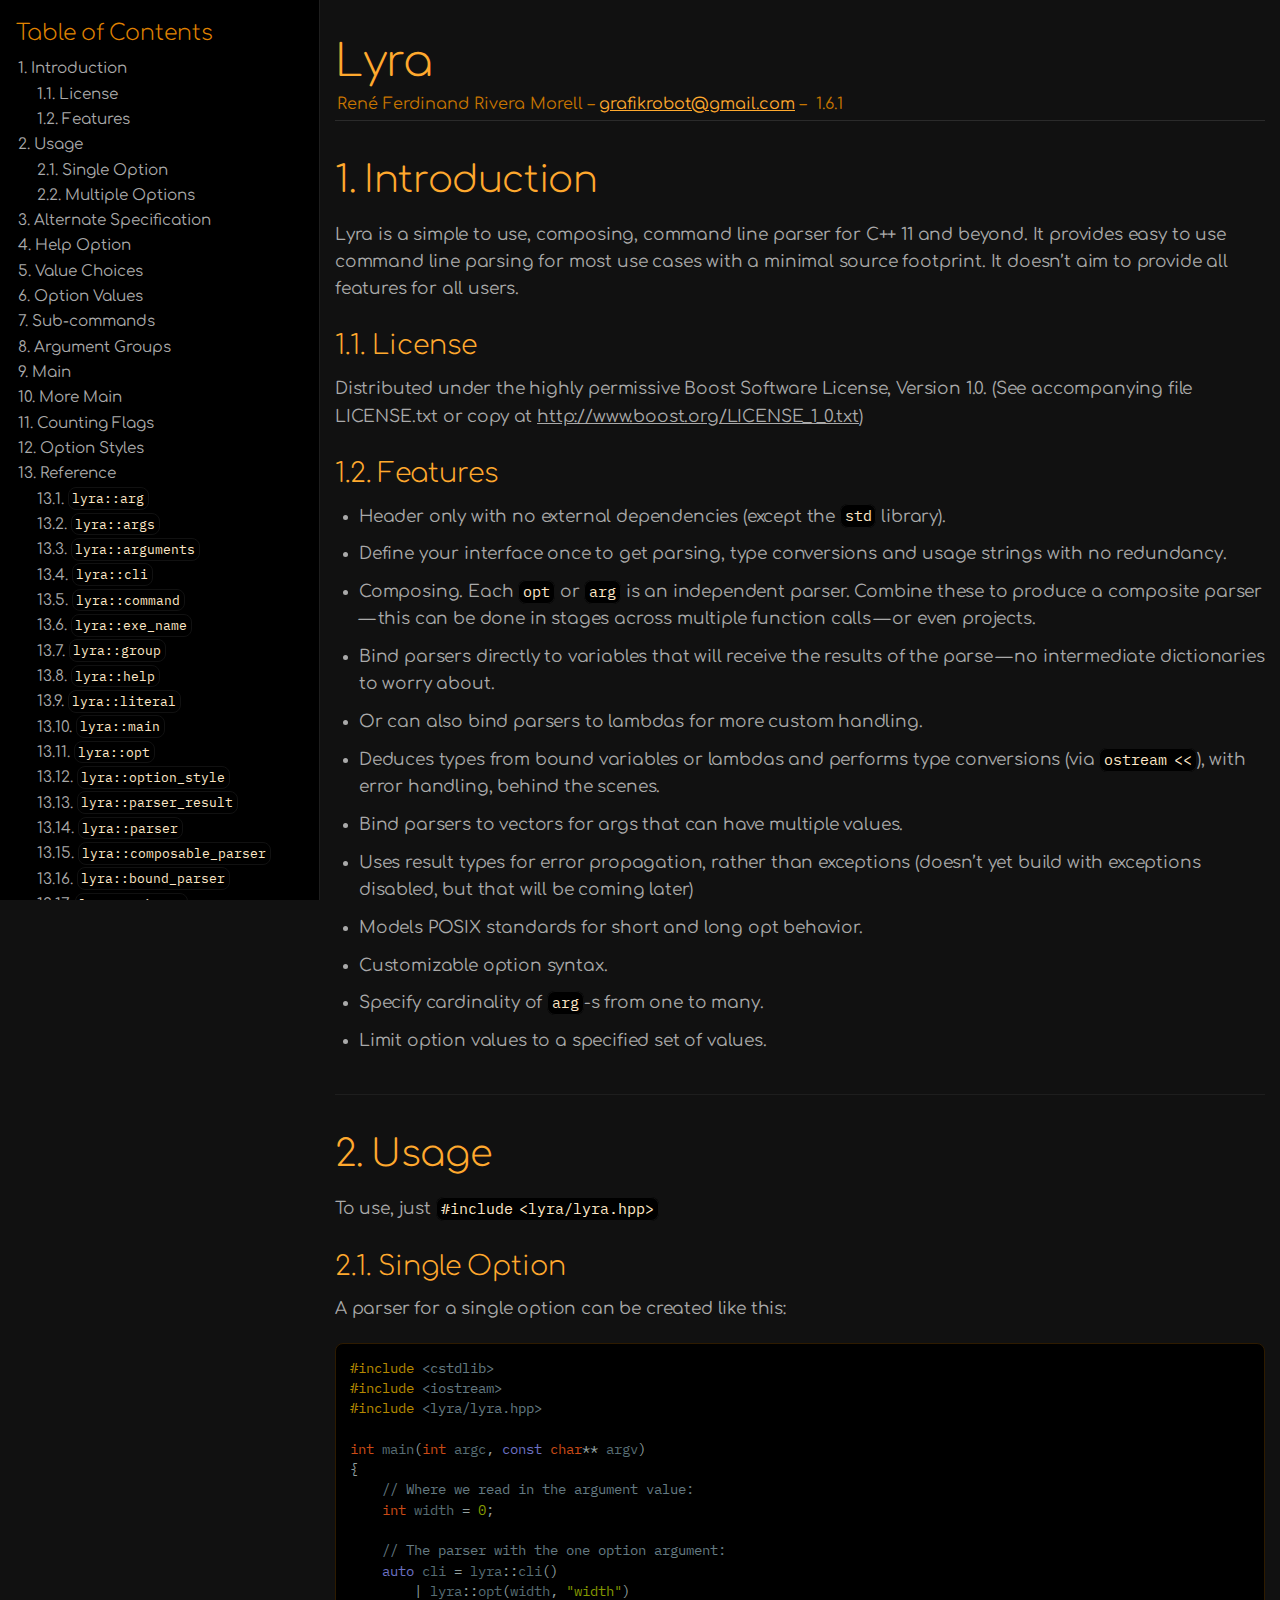
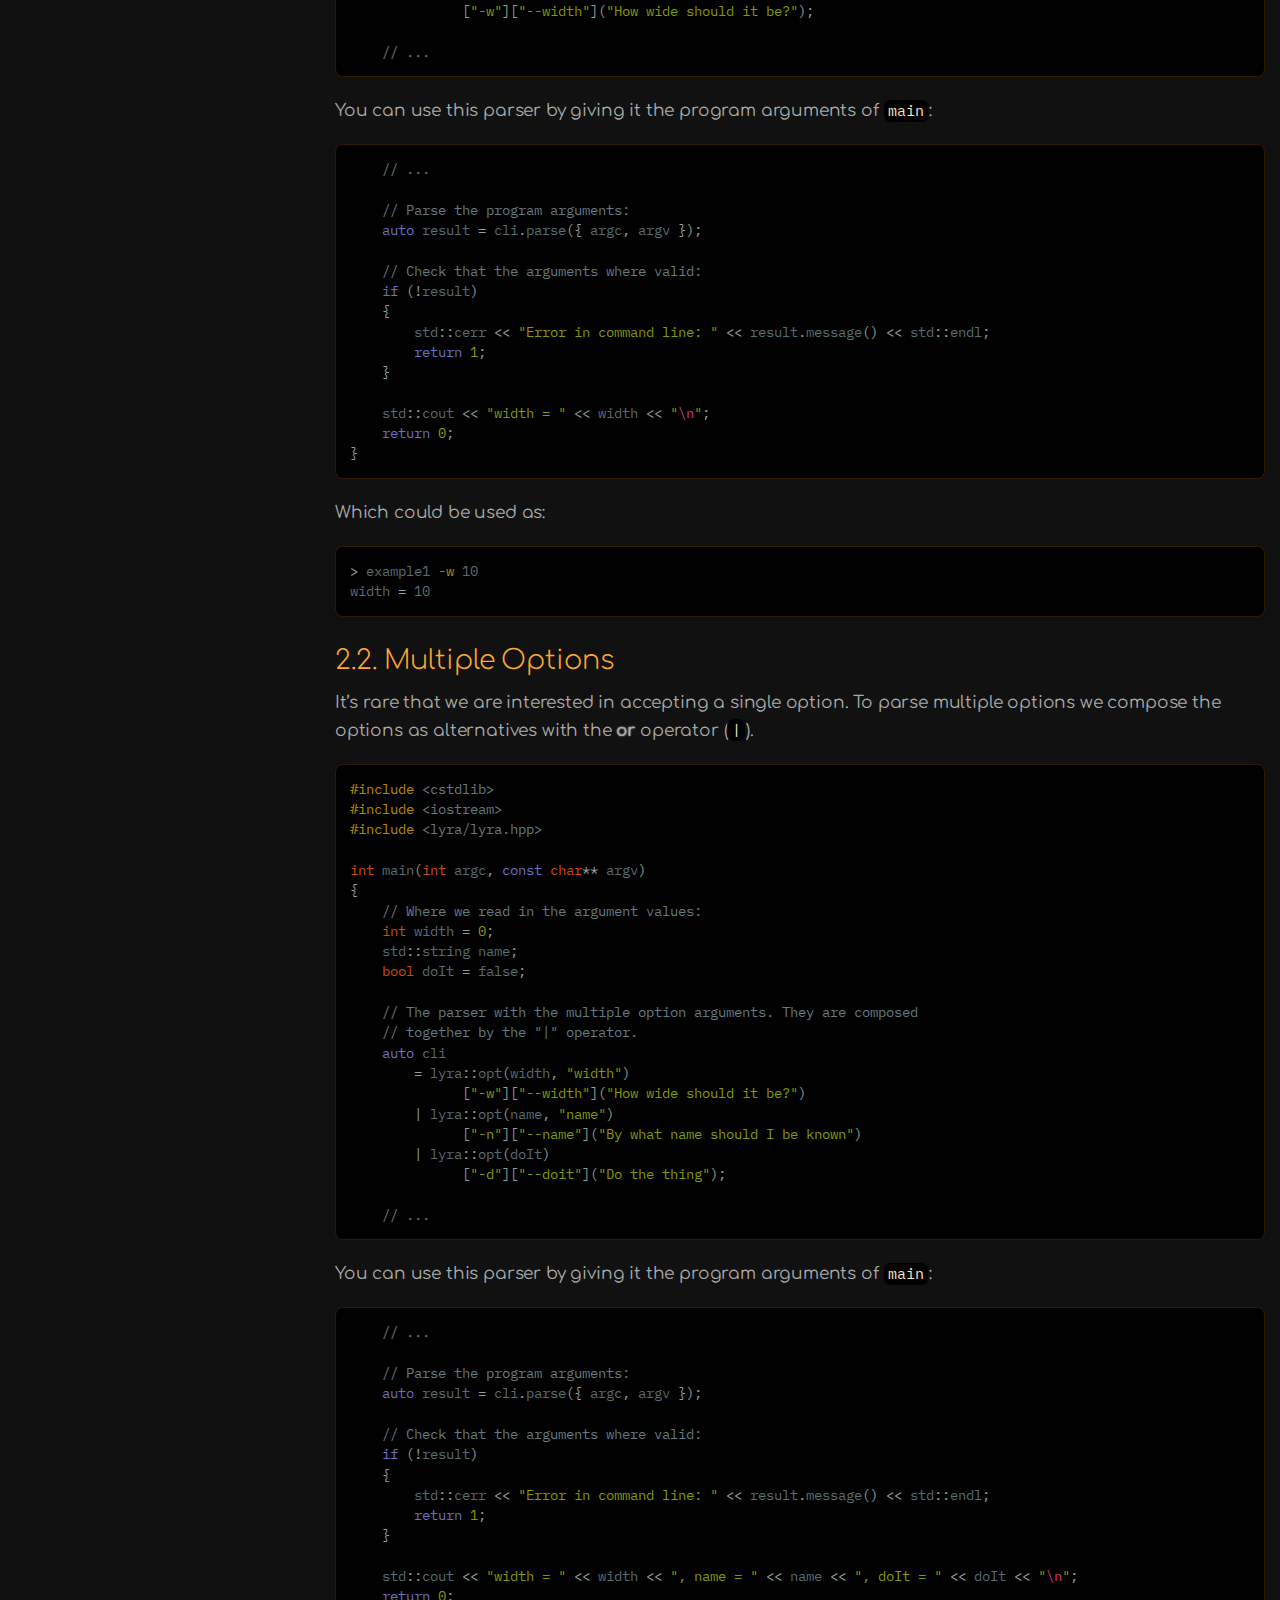
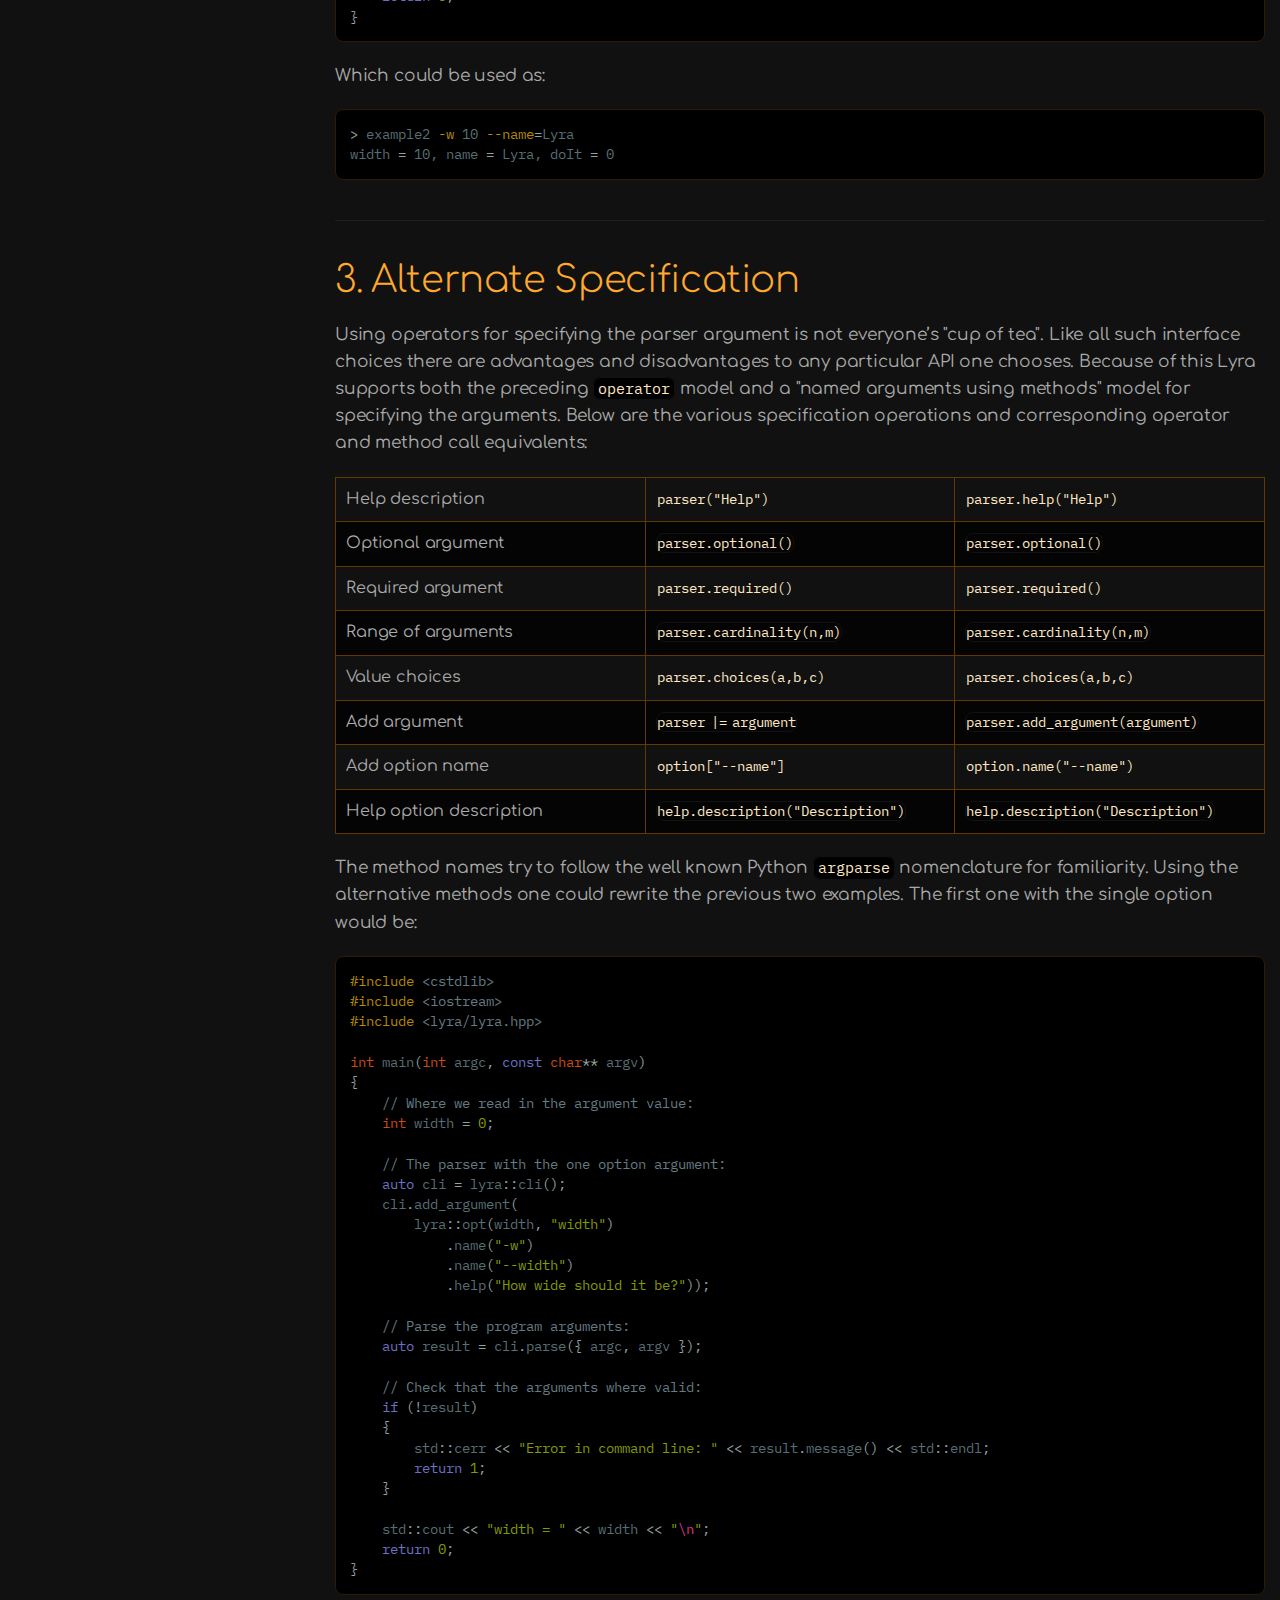
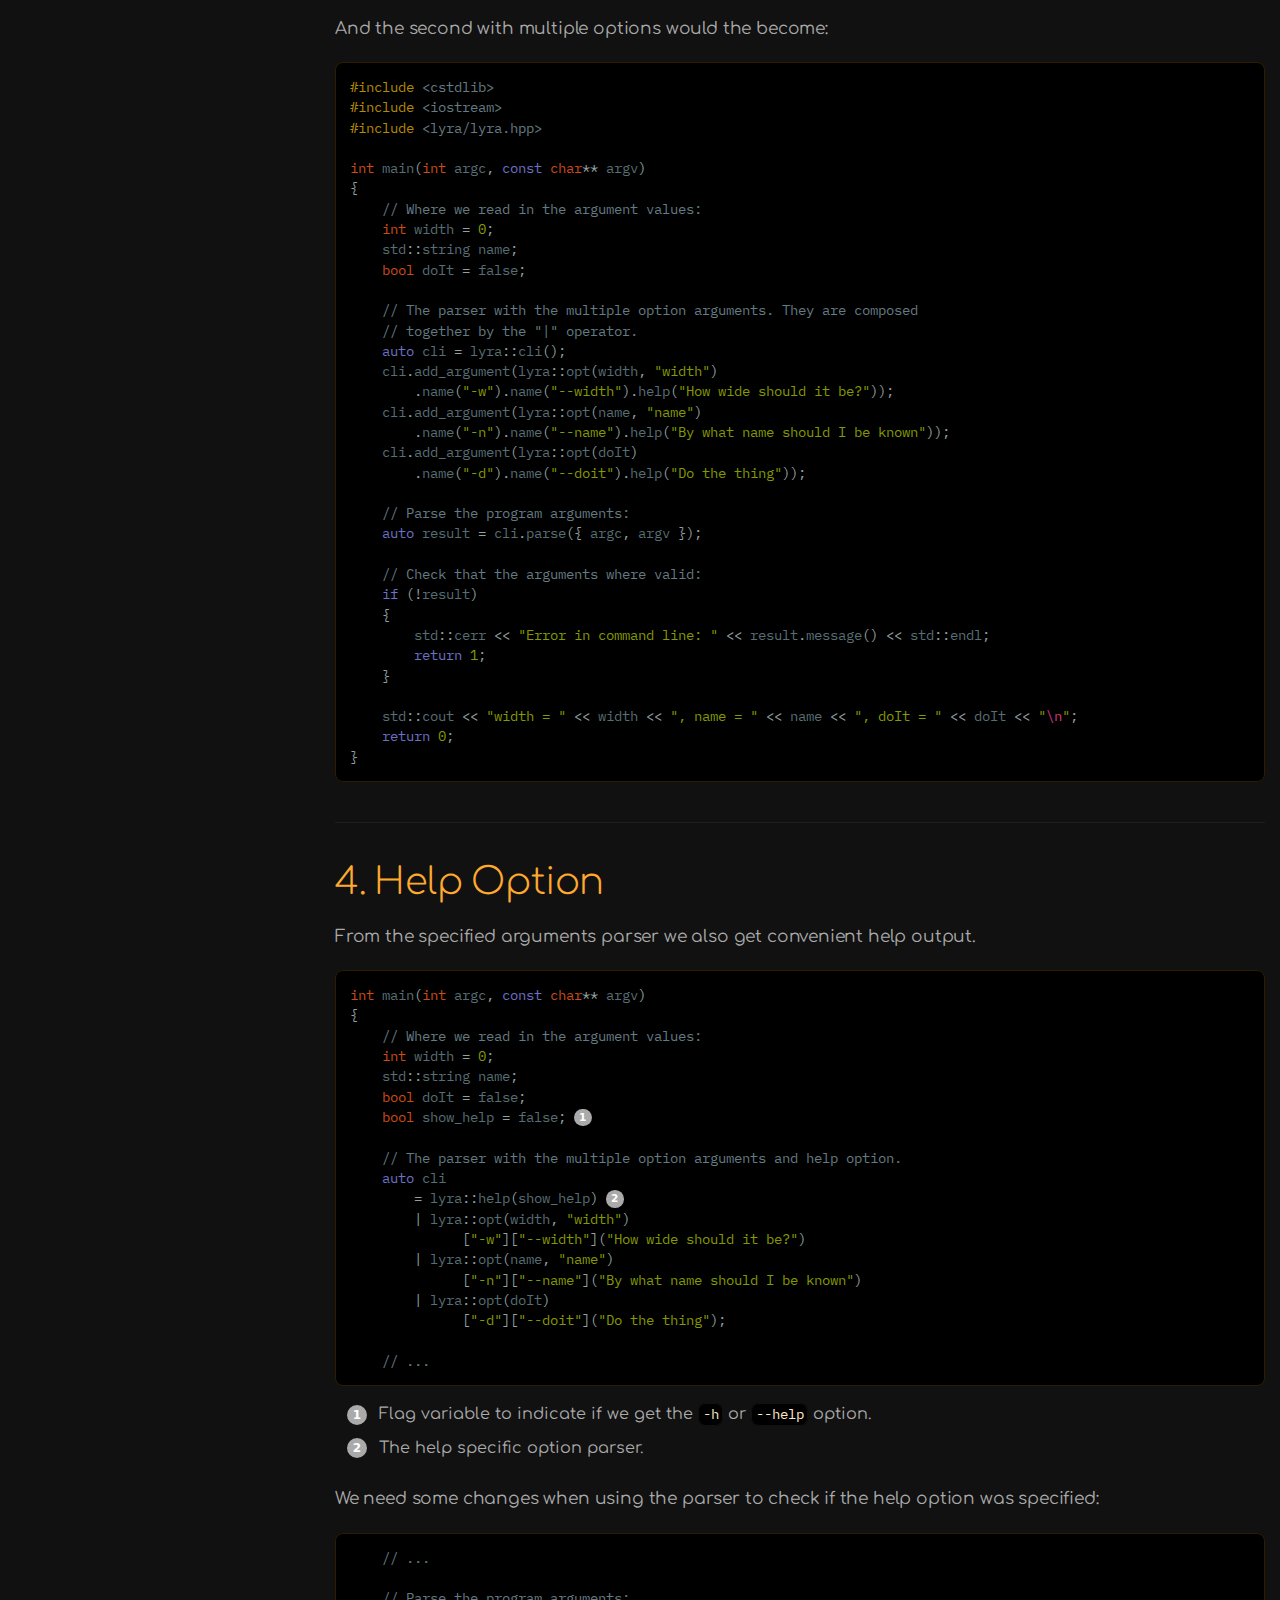
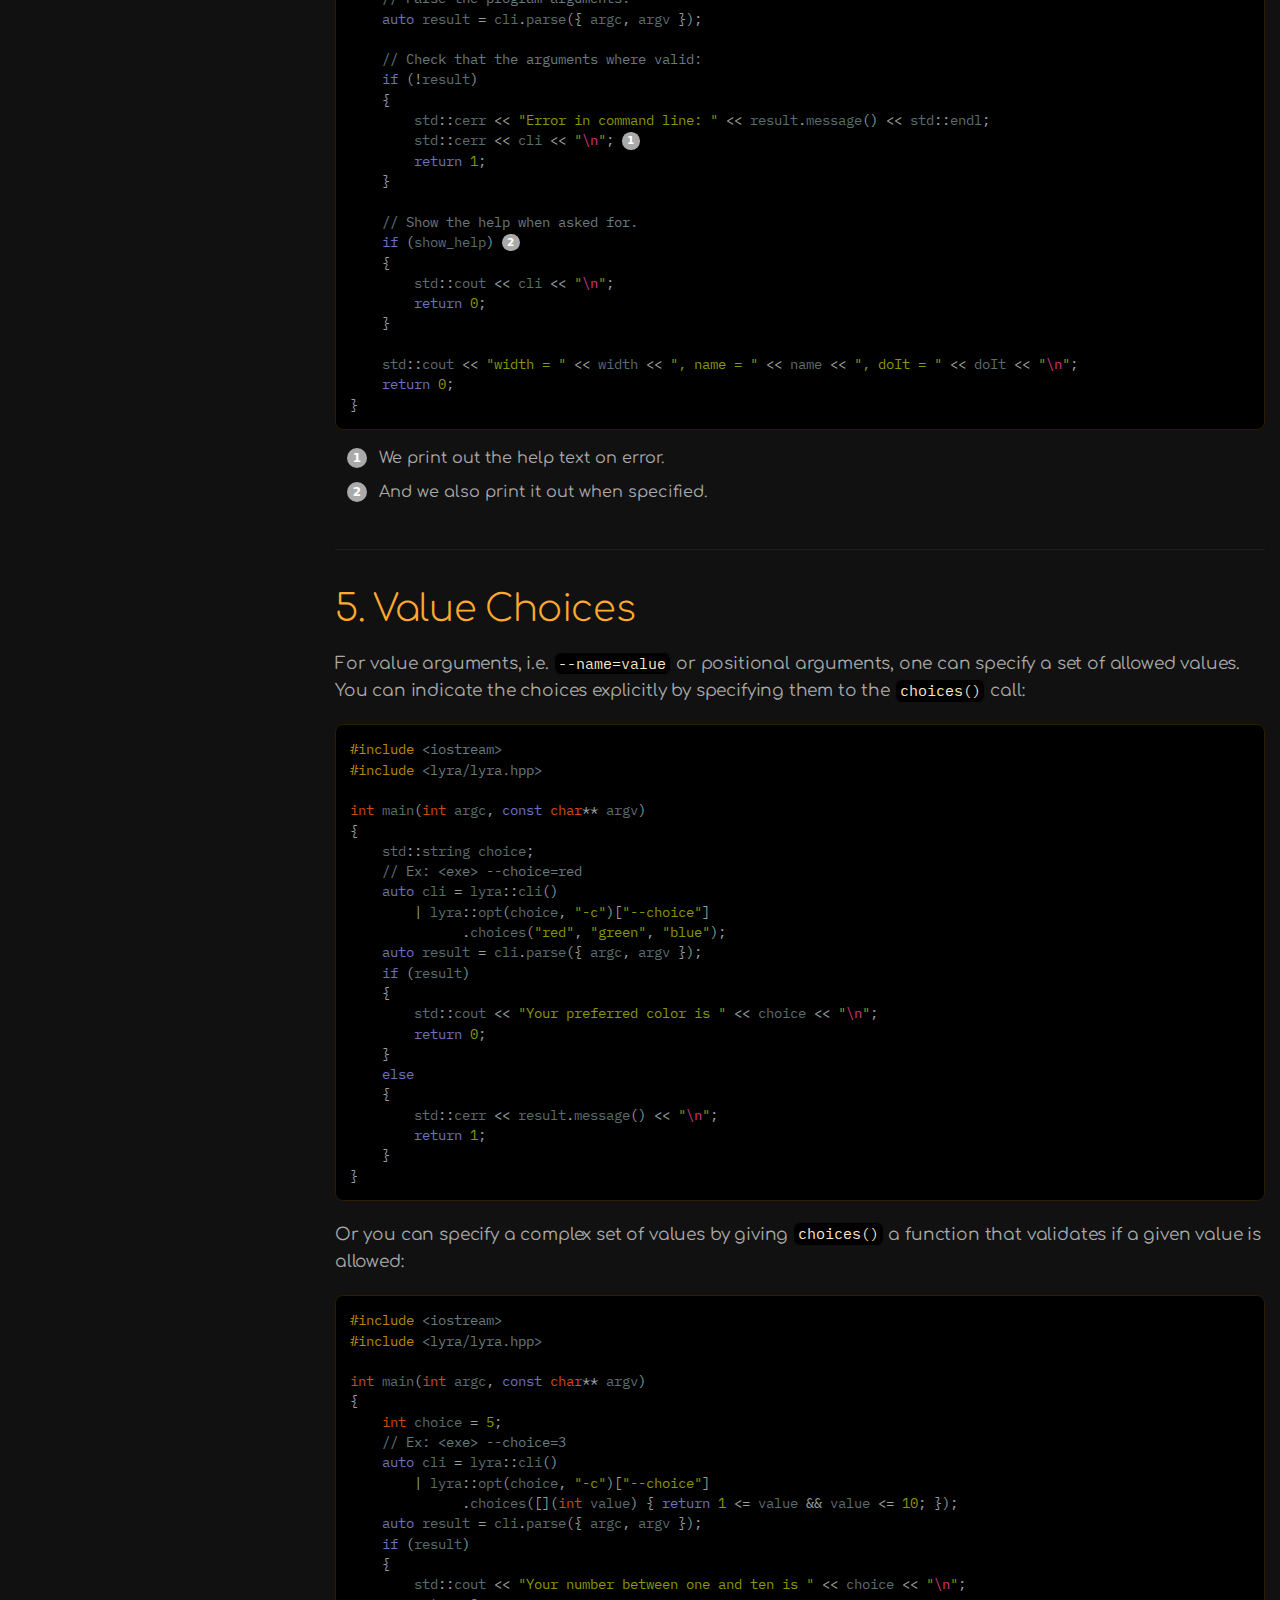
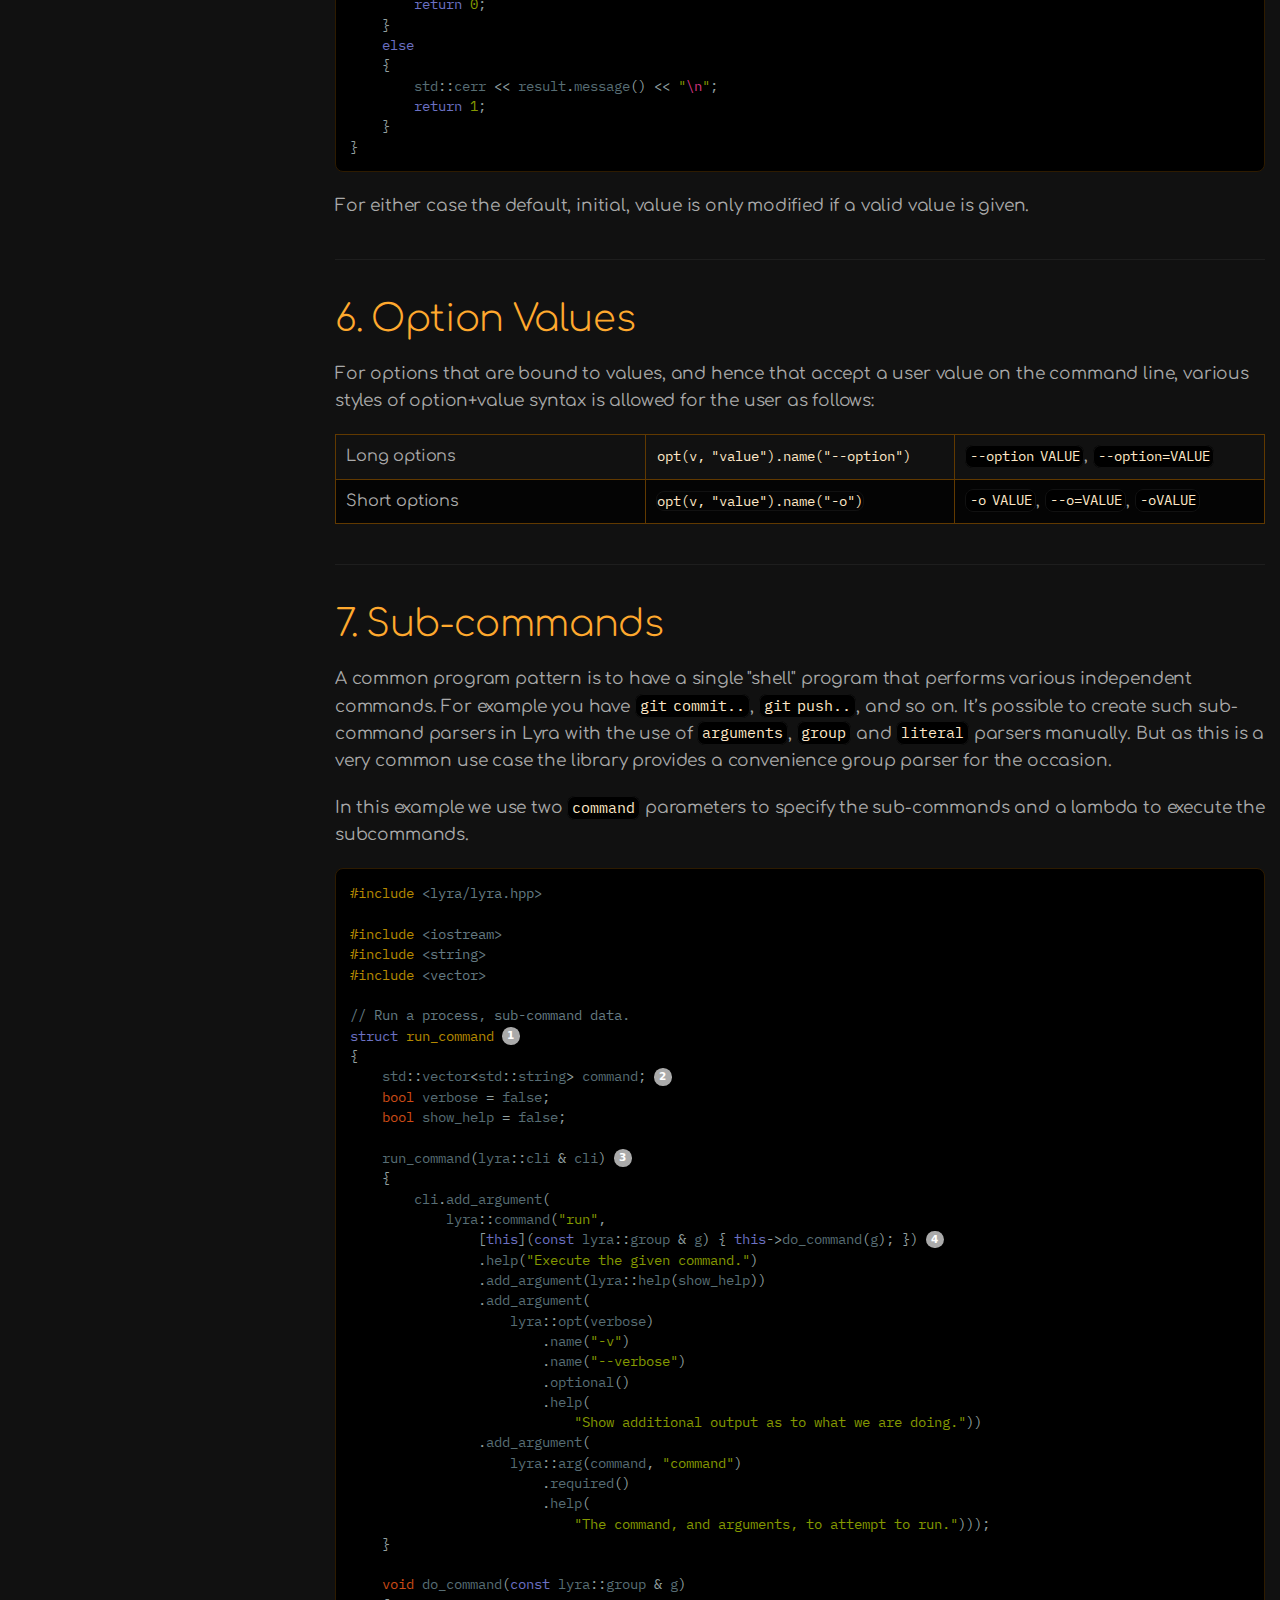
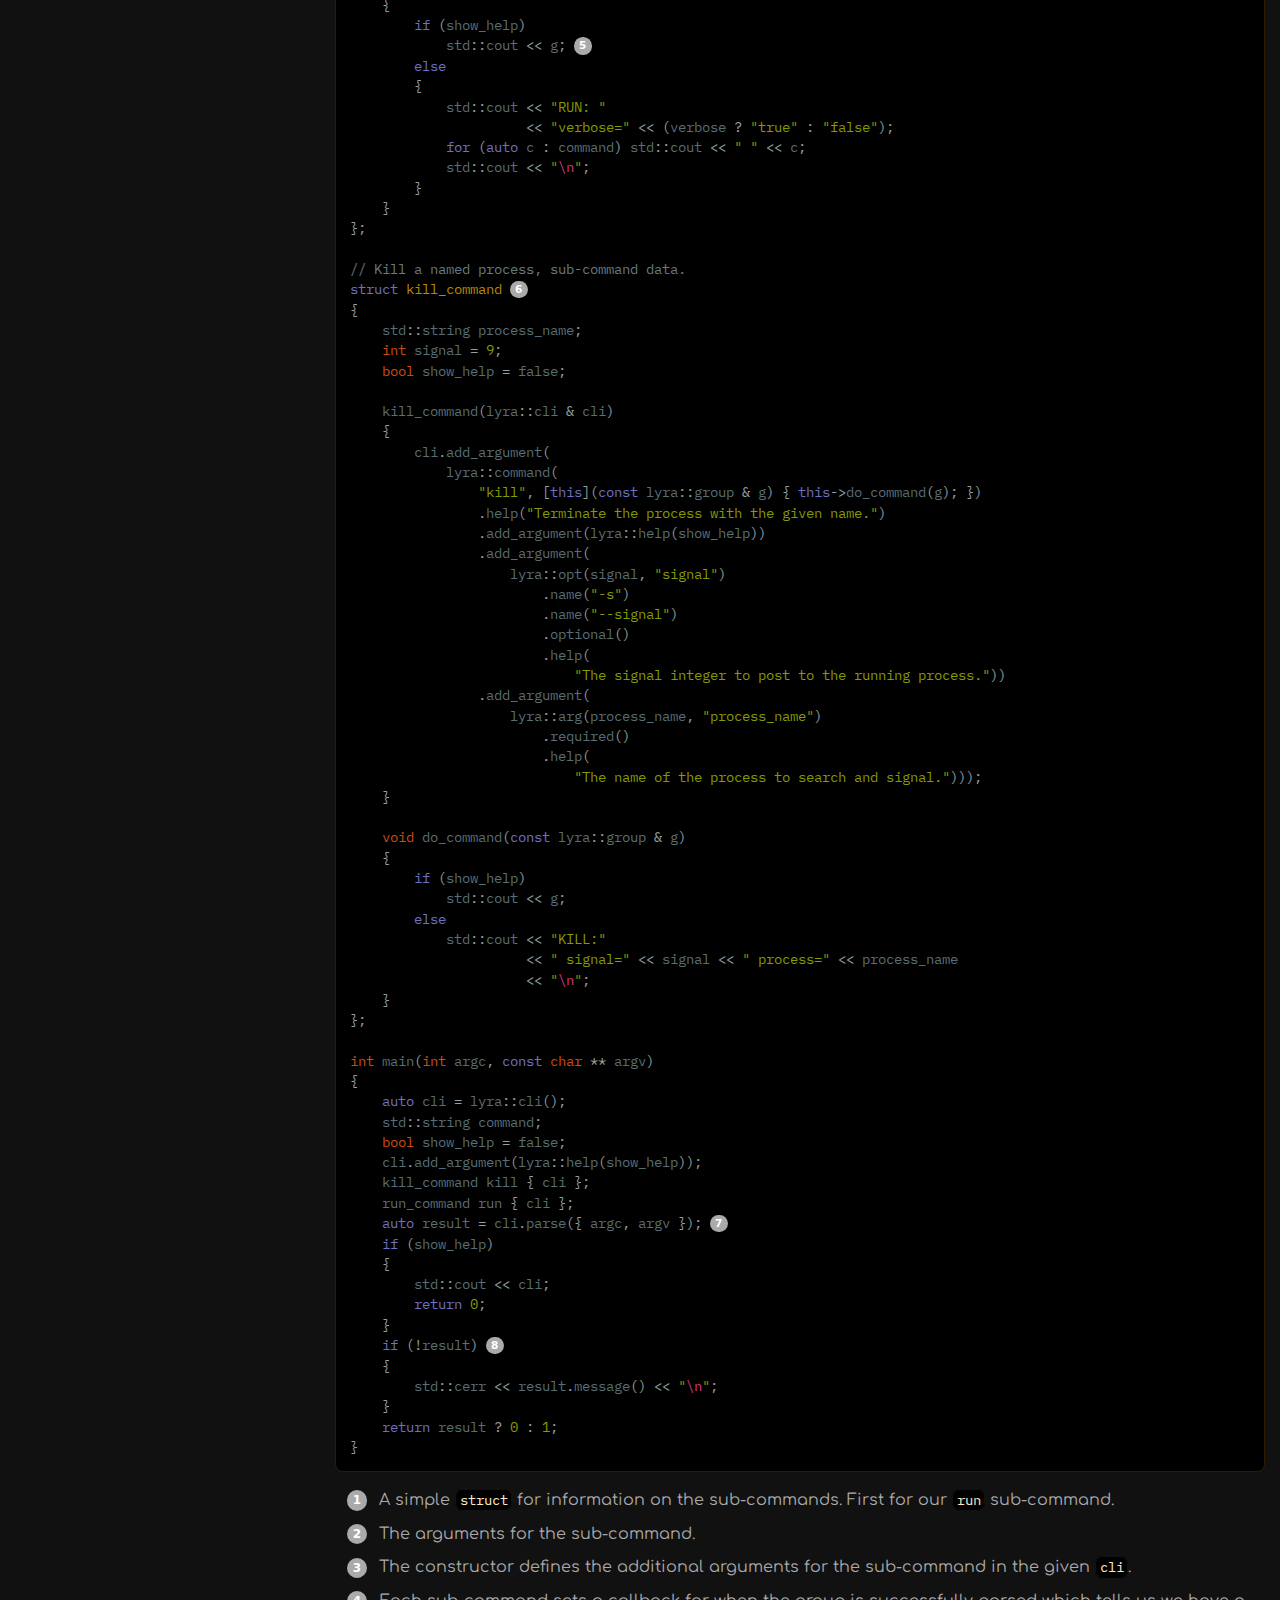
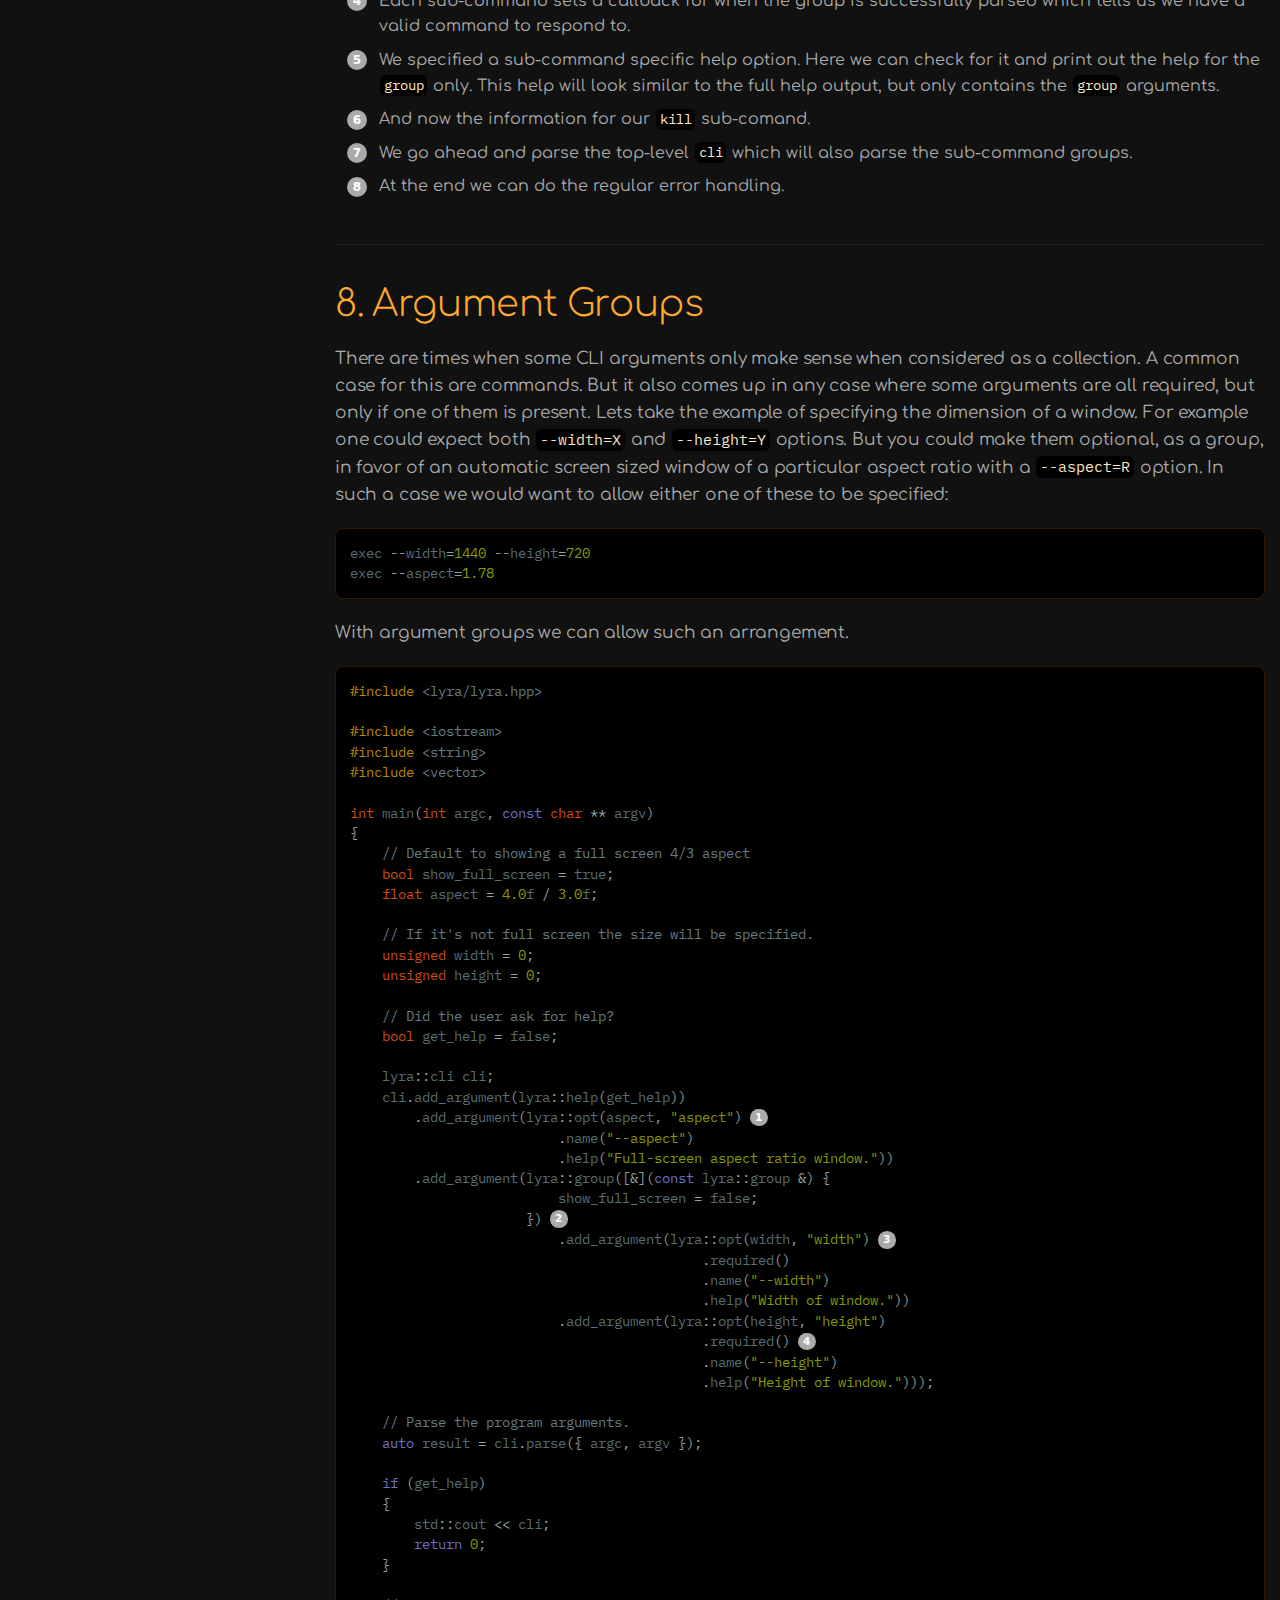
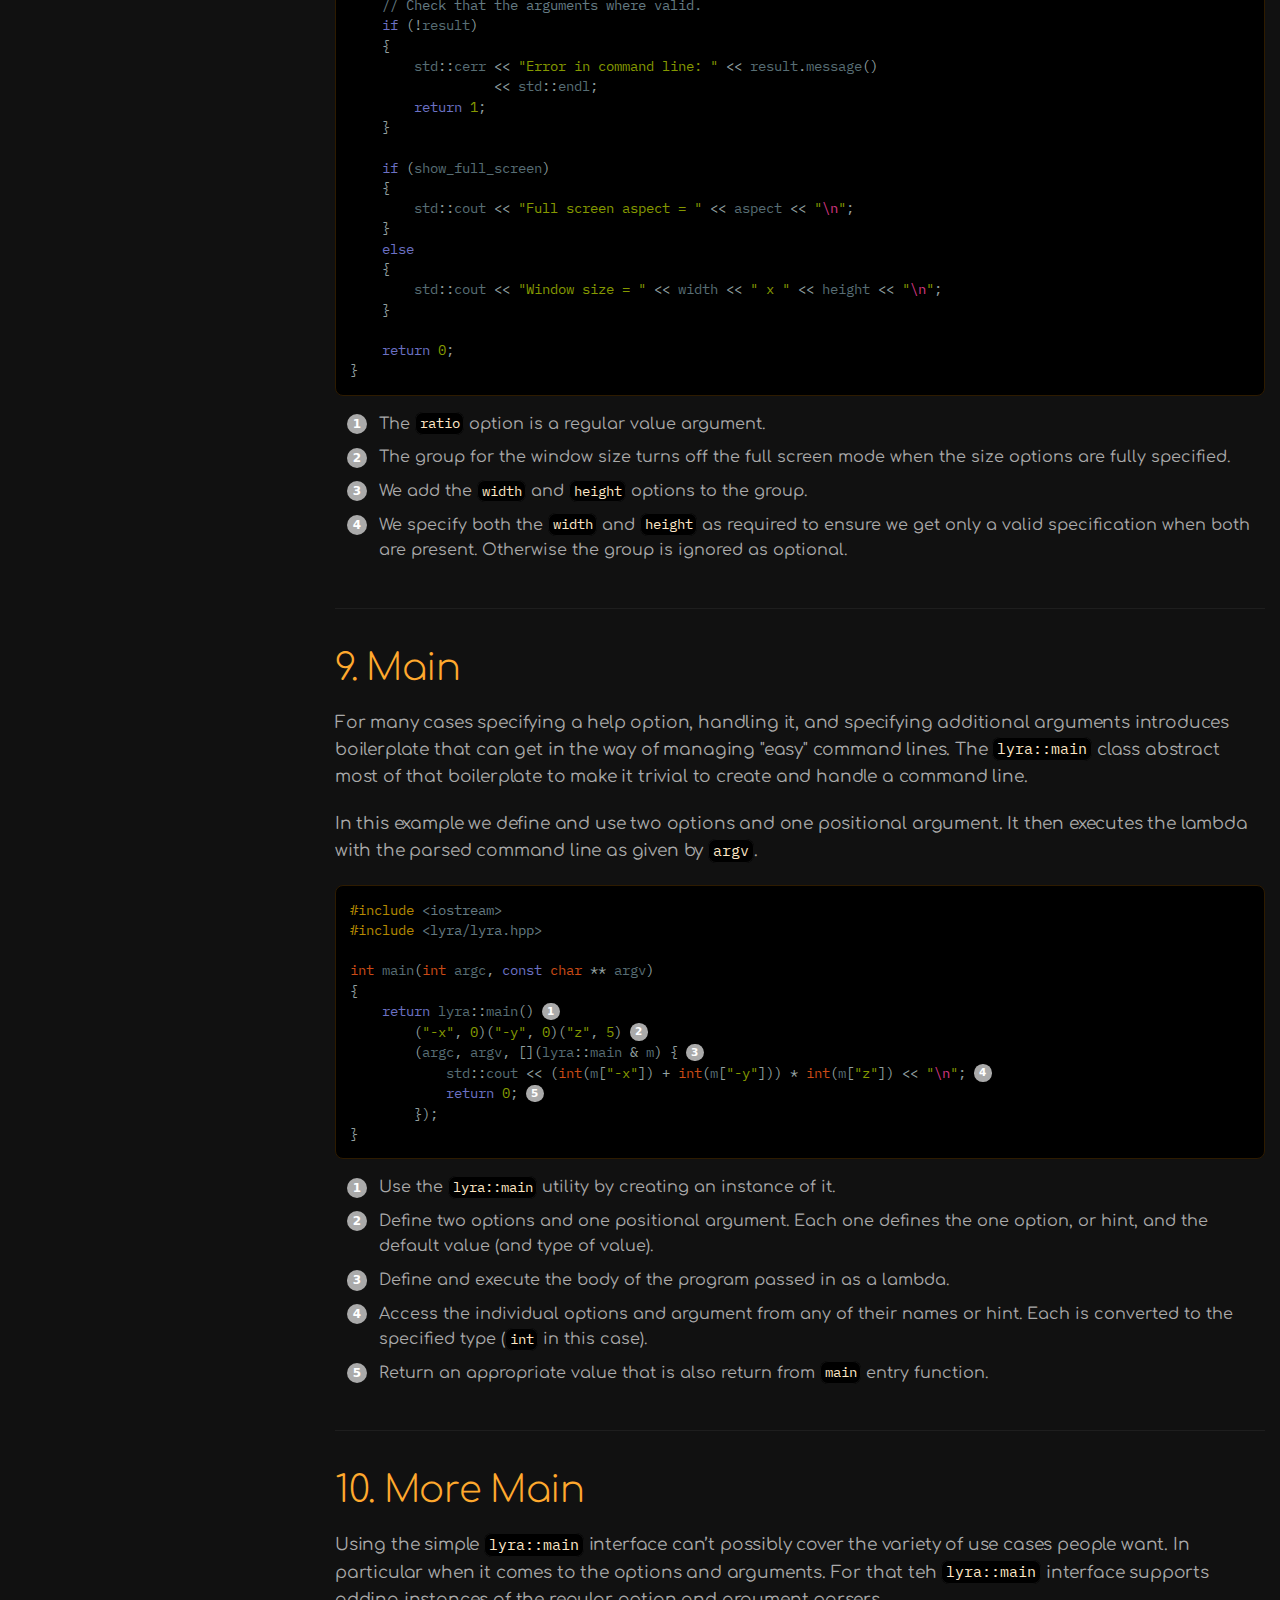
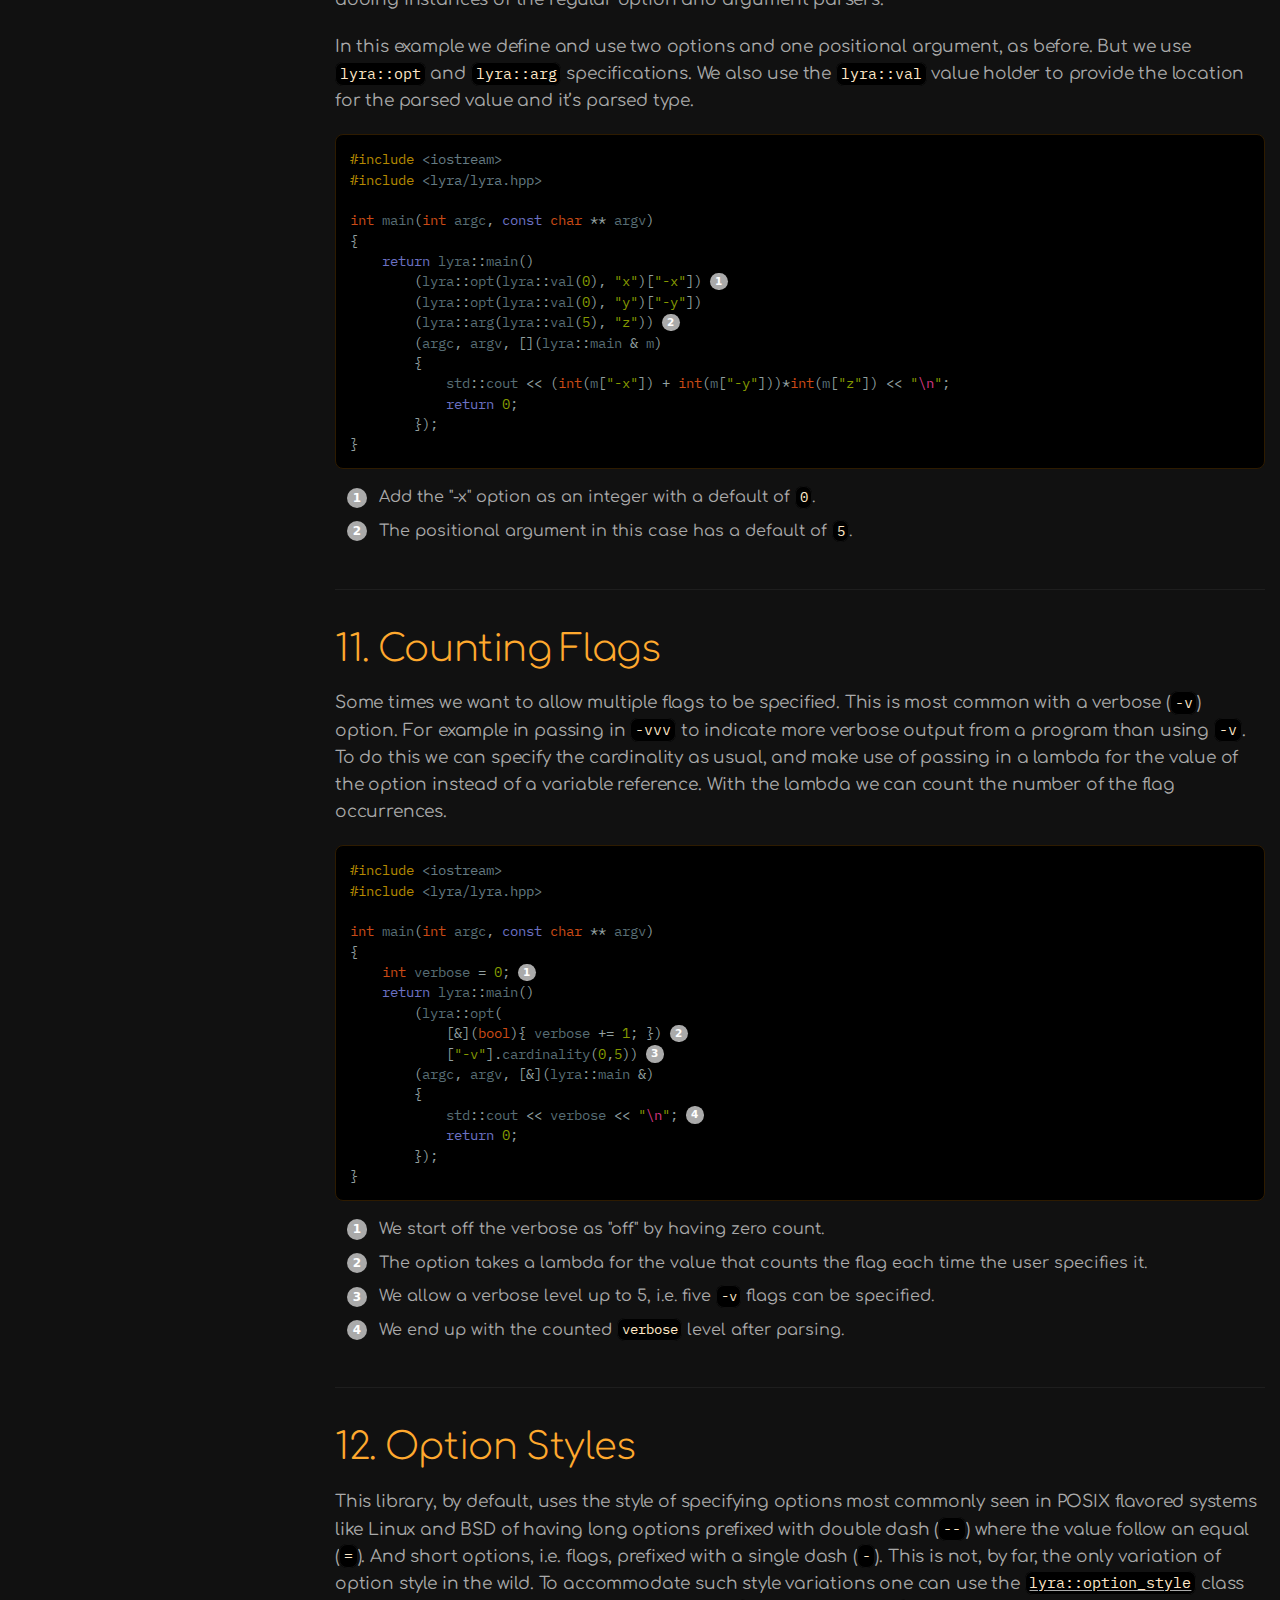
==== commit 772e1f03: "Add help print customization." ====
--- a/docs/lyra.html
+++ b/docs/lyra.html
@@ -4,7 +4,7 @@
 <meta charset="UTF-8">
 <meta http-equiv="X-UA-Compatible" content="IE=edge">
 <meta name="viewport" content="width=device-width, initial-scale=1.0">
-<meta name="generator" content="Asciidoctor 2.0.17">
+<meta name="generator" content="Asciidoctor 2.0.18">
 <meta name="author" content="René Ferdinand Rivera Morell">
 <meta name="copyright" content="Copyright 2019-2022 René Ferdinand Rivera Morell">
 <title>Lyra</title>
@@ -975,20 +975,23 @@
 <li><a href="#lyra_parser">13.14. <code>lyra::parser</code></a></li>
 <li><a href="#lyra_composable_parser">13.15. <code>lyra::composable_parser</code></a></li>
 <li><a href="#lyra_bound_parser">13.16. <code>lyra::bound_parser</code></a></li>
-<li><a href="#lyra_val">13.17. <code>lyra::val</code></a></li>
+<li><a href="#lyra_printer">13.17. <code>lyra::printer</code></a></li>
+<li><a href="#lyra_ostream_printer">13.18. <code>lyra::ostream_printer</code></a></li>
+<li><a href="#lyra_val">13.19. <code>lyra::val</code></a></li>
 </ul>
 </li>
 <li><a href="#_history">14. History</a>
 <ul class="sectlevel2">
-<li><a href="#_1_6_1">14.1. 1.6.1</a></li>
-<li><a href="#_1_6">14.2. 1.6</a></li>
-<li><a href="#_1_5_1">14.3. 1.5.1</a></li>
-<li><a href="#_1_5">14.4. 1.5</a></li>
-<li><a href="#_1_4">14.5. 1.4</a></li>
-<li><a href="#_1_3">14.6. 1.3</a></li>
-<li><a href="#_1_2">14.7. 1.2</a></li>
-<li><a href="#_1_1">14.8. 1.1</a></li>
-<li><a href="#_1_0">14.9. 1.0</a></li>
+<li><a href="#_1_7">14.1. 1.7</a></li>
+<li><a href="#_1_6_1">14.2. 1.6.1</a></li>
+<li><a href="#_1_6">14.3. 1.6</a></li>
+<li><a href="#_1_5_1">14.4. 1.5.1</a></li>
+<li><a href="#_1_5">14.5. 1.5</a></li>
+<li><a href="#_1_4">14.6. 1.4</a></li>
+<li><a href="#_1_3">14.7. 1.3</a></li>
+<li><a href="#_1_2">14.8. 1.2</a></li>
+<li><a href="#_1_1">14.9. 1.1</a></li>
+<li><a href="#_1_0">14.10. 1.0</a></li>
 </ul>
 </li>
 </ul>
@@ -1109,7 +1112,7 @@
 
     <span class="n">std</span><span class="o">::</span><span class="n">cout</span> <span class="o">&lt;&lt;</span> <span class="s">"width = "</span> <span class="o">&lt;&lt;</span> <span class="n">width</span> <span class="o">&lt;&lt;</span> <span class="s">"</span><span class="se">\n</span><span class="s">"</span><span class="p">;</span>
     <span class="k">return</span> <span class="mi">0</span><span class="p">;</span>
-<span class="err">}</span></code></pre>
+<span class="p">}</span></code></pre>
 </div>
 </div>
 <div class="paragraph">
@@ -1174,7 +1177,7 @@
 
     <span class="n">std</span><span class="o">::</span><span class="n">cout</span> <span class="o">&lt;&lt;</span> <span class="s">"width = "</span> <span class="o">&lt;&lt;</span> <span class="n">width</span> <span class="o">&lt;&lt;</span> <span class="s">", name = "</span> <span class="o">&lt;&lt;</span> <span class="n">name</span> <span class="o">&lt;&lt;</span> <span class="s">", doIt = "</span> <span class="o">&lt;&lt;</span> <span class="n">doIt</span> <span class="o">&lt;&lt;</span> <span class="s">"</span><span class="se">\n</span><span class="s">"</span><span class="p">;</span>
     <span class="k">return</span> <span class="mi">0</span><span class="p">;</span>
-<span class="err">}</span></code></pre>
+<span class="p">}</span></code></pre>
 </div>
 </div>
 <div class="paragraph">
@@ -1400,7 +1403,7 @@
 
     <span class="n">std</span><span class="o">::</span><span class="n">cout</span> <span class="o">&lt;&lt;</span> <span class="s">"width = "</span> <span class="o">&lt;&lt;</span> <span class="n">width</span> <span class="o">&lt;&lt;</span> <span class="s">", name = "</span> <span class="o">&lt;&lt;</span> <span class="n">name</span> <span class="o">&lt;&lt;</span> <span class="s">", doIt = "</span> <span class="o">&lt;&lt;</span> <span class="n">doIt</span> <span class="o">&lt;&lt;</span> <span class="s">"</span><span class="se">\n</span><span class="s">"</span><span class="p">;</span>
     <span class="k">return</span> <span class="mi">0</span><span class="p">;</span>
-<span class="err">}</span></code></pre>
+<span class="p">}</span></code></pre>
 </div>
 </div>
 <div class="colist arabic">
@@ -1567,7 +1570,7 @@
                             <span class="s">"The command, and arguments, to attempt to run."</span><span class="p">)));</span>
     <span class="p">}</span>
 
-    <span class="kt">void</span> <span class="n">do_command</span><span class="p">(</span><span class="k">const</span> <span class="n">lyra</span><span class="o">::</span><span class="n">group</span> <span class="o">&amp;</span> <span class="n">g</span><span class="p">)</span>
+    <span class="kt">void</span> <span class="nf">do_command</span><span class="p">(</span><span class="k">const</span> <span class="n">lyra</span><span class="o">::</span><span class="n">group</span> <span class="o">&amp;</span> <span class="n">g</span><span class="p">)</span>
     <span class="p">{</span>
         <span class="k">if</span> <span class="p">(</span><span class="n">show_help</span><span class="p">)</span>
             <span class="n">std</span><span class="o">::</span><span class="n">cout</span> <span class="o">&lt;&lt;</span> <span class="n">g</span><span class="p">;</span> <i class="conum" data-value="5"></i><b>(5)</b>
@@ -1609,7 +1612,7 @@
                             <span class="s">"The name of the process to search and signal."</span><span class="p">)));</span>
     <span class="p">}</span>
 
-    <span class="kt">void</span> <span class="n">do_command</span><span class="p">(</span><span class="k">const</span> <span class="n">lyra</span><span class="o">::</span><span class="n">group</span> <span class="o">&amp;</span> <span class="n">g</span><span class="p">)</span>
+    <span class="kt">void</span> <span class="nf">do_command</span><span class="p">(</span><span class="k">const</span> <span class="n">lyra</span><span class="o">::</span><span class="n">group</span> <span class="o">&amp;</span> <span class="n">g</span><span class="p">)</span>
     <span class="p">{</span>
         <span class="k">if</span> <span class="p">(</span><span class="n">show_help</span><span class="p">)</span>
             <span class="n">std</span><span class="o">::</span><span class="n">cout</span> <span class="o">&lt;&lt;</span> <span class="n">g</span><span class="p">;</span>
@@ -2217,6 +2220,21 @@
 <p>Get a modifyable reference to one of the parsers specified.</p>
 </div>
 </div>
+<div class="sect4">
+<h5 id="_lyraoperator"><a class="anchor" href="#_lyraoperator"></a><code>lyra::operator&lt;&lt;</code></h5>
+<div class="listingblock">
+<div class="content">
+<pre class="rouge highlight"><code data-lang="c++"><span class="k">template</span> <span class="o">&lt;</span><span class="k">typename</span> <span class="nc">T</span><span class="p">&gt;</span>
+<span class="n">T</span> <span class="o">&amp;</span> <span class="k">operator</span><span class="o">&lt;&lt;</span><span class="p">(</span><span class="n">T</span> <span class="o">&amp;</span> <span class="n">os</span><span class="p">,</span> <span class="n">arguments</span> <span class="k">const</span> <span class="o">&amp;</span> <span class="n">a</span><span class="p">);</span></code></pre>
+</div>
+</div>
+<div class="paragraph">
+<p>Prints the help text for the arguments to the given stream <code>os</code>. The <code>os</code> stream
+is not used directly for printing out. Instead a <a href="#lyra_printer"><code>lyra::printer</code></a> object is
+created by calling <code>lyra::make_printer(os)</code>. This indirection allows one to
+customize how the output is generated.</p>
+</div>
+</div>
 </div>
 </div>
 <div class="sect2">
@@ -2322,6 +2340,21 @@
 </div>
 <div class="paragraph">
 <p>Specifies the <a href="#lyra_option_style"><code>lyra::option_style</code></a> to accept for this instance.</p>
+</div>
+</div>
+<div class="sect4">
+<h5 id="_lyraoperator_2"><a class="anchor" href="#_lyraoperator_2"></a><code>lyra::operator&lt;&lt;</code></h5>
+<div class="listingblock">
+<div class="content">
+<pre class="rouge highlight"><code data-lang="c++"><span class="k">template</span> <span class="o">&lt;</span><span class="k">typename</span> <span class="nc">T</span><span class="p">&gt;</span>
+<span class="n">T</span> <span class="o">&amp;</span> <span class="k">operator</span><span class="o">&lt;&lt;</span><span class="p">(</span><span class="n">T</span> <span class="o">&amp;</span> <span class="n">os</span><span class="p">,</span> <span class="n">cli</span> <span class="k">const</span> <span class="o">&amp;</span> <span class="n">c</span><span class="p">);</span></code></pre>
+</div>
+</div>
+<div class="paragraph">
+<p>Prints the help text for the cli to the given stream <code>os</code>. The <code>os</code> stream
+is not used directly for printing out. Instead a <a href="#lyra_printer"><code>lyra::printer</code></a> object is
+created by calling <code>lyra::make_printer(os)</code>. This indirection allows one to
+customize how the output is generated.</p>
 </div>
 </div>
 </div>
@@ -3027,7 +3060,8 @@
 <pre class="rouge highlight"><code data-lang="c++"><span class="k">template</span> <span class="o">&lt;</span><span class="k">typename</span> <span class="nc">Derived</span><span class="p">&gt;</span>
 <span class="n">Derived</span><span class="o">&amp;</span> <span class="n">bound_parser</span><span class="o">&lt;</span><span class="n">Derived</span><span class="o">&gt;::</span><span class="n">help</span><span class="p">(</span><span class="n">std</span><span class="o">::</span><span class="n">string</span> <span class="k">const</span><span class="o">&amp;</span> <span class="n">help_description_text</span><span class="p">);</span>
 <span class="k">template</span> <span class="o">&lt;</span><span class="k">typename</span> <span class="nc">Derived</span><span class="p">&gt;</span>
-<span class="n">Derived</span><span class="o">&amp;</span> <span class="n">bound_parser</span><span class="o">&lt;</span><span class="n">Derived</span><span class="o">&gt;::</span><span class="k">operator</span><span class="p">()(</span><span class="n">std</span><span class="o">::</span><span class="n">string</span> <span class="k">const</span><span class="o">&amp;</span> <span class="n">help_description_text</span><span class="p">);</span></code></pre>
+<span class="n">Derived</span><span class="o">&amp;</span> <span class="n">bound_parser</span><span class="o">&lt;</span><span class="n">Derived</span><span class="o">&gt;::</span><span class="k">operator</span><span class="p">()(</span><span class="n">std</span><span class="o">::</span><span class="n">string</span> <span class="k">const</span><span class="o">&amp;</span>
+<span class="n">help_description_text</span><span class="p">);</span></code></pre>
 </div>
 </div>
 <div class="paragraph">
@@ -3120,7 +3154,49 @@
 </div>
 </div>
 <div class="sect2">
-<h3 id="lyra_val"><a class="anchor" href="#lyra_val"></a>13.17. <code>lyra::val</code></h3>
+<h3 id="lyra_printer"><a class="anchor" href="#lyra_printer"></a>13.17. <code>lyra::printer</code></h3>
+<div class="paragraph">
+<p>A <code>printer</code> is an interface to manage formatting for output. Mostly the output
+is for the help text of lyra cli parsers. The interface abstracts away specifics
+of the output device and any visual arrangement, i.e. padding, coloring, etc.</p>
+</div>
+<div class="listingblock">
+<div class="content">
+<pre class="rouge highlight"><code data-lang="c++"><span class="k">virtual</span> <span class="n">printer</span> <span class="o">&amp;</span> <span class="n">printer</span><span class="o">::</span><span class="n">heading</span><span class="p">(</span>
+    <span class="k">const</span> <span class="n">std</span><span class="o">::</span><span class="n">string</span> <span class="o">&amp;</span> <span class="n">txt</span><span class="p">)</span> <span class="o">=</span> <span class="mi">0</span><span class="p">;</span>
+<span class="k">virtual</span> <span class="n">printer</span> <span class="o">&amp;</span> <span class="n">printer</span><span class="o">::</span><span class="n">paragraph</span><span class="p">(</span>
+    <span class="k">const</span> <span class="n">std</span><span class="o">::</span><span class="n">string</span> <span class="o">&amp;</span> <span class="n">txt</span><span class="p">,</span>
+    <span class="n">std</span><span class="o">::</span><span class="kt">size_t</span> <span class="n">indent</span> <span class="o">=</span> <span class="mi">0</span><span class="p">)</span> <span class="o">=</span> <span class="mi">0</span><span class="p">;</span>
+<span class="k">virtual</span> <span class="n">printer</span> <span class="o">&amp;</span> <span class="n">printer</span><span class="o">::</span><span class="n">option</span><span class="p">(</span>
+    <span class="k">const</span> <span class="n">std</span><span class="o">::</span><span class="n">string</span> <span class="o">&amp;</span> <span class="n">opt</span><span class="p">,</span>
+    <span class="k">const</span> <span class="n">std</span><span class="o">::</span><span class="n">string</span> <span class="o">&amp;</span> <span class="n">description</span><span class="p">,</span>
+    <span class="n">std</span><span class="o">::</span><span class="kt">size_t</span> <span class="n">indent</span> <span class="o">=</span> <span class="mi">0</span><span class="p">)</span> <span class="o">=</span> <span class="mi">0</span><span class="p">;</span></code></pre>
+</div>
+</div>
+<div class="paragraph">
+<p>You can customize the printing output by implementing a subclass of
+<code>lyra::printer</code> and implementing a corresponding <code>make_printer</code> factory
+function which matches the output to the printer. For example:</p>
+</div>
+<div class="listingblock">
+<div class="content">
+<pre class="rouge highlight"><code data-lang="c++"><span class="kr">inline</span> <span class="n">std</span><span class="o">::</span><span class="n">unique_ptr</span><span class="o">&lt;</span><span class="n">my_printer</span><span class="o">&gt;</span> <span class="n">make_printer</span><span class="p">(</span><span class="n">my_output</span> <span class="o">&amp;</span> <span class="n">os_</span><span class="p">)</span>
+<span class="p">{</span>
+    <span class="k">return</span> <span class="n">std</span><span class="o">::</span><span class="n">unique_ptr</span><span class="o">&lt;</span><span class="n">my_printer</span><span class="o">&gt;</span><span class="p">(</span><span class="k">new</span> <span class="n">my_output</span><span class="p">(</span><span class="n">os_</span><span class="p">));</span>
+<span class="p">}</span></code></pre>
+</div>
+</div>
+</div>
+<div class="sect2">
+<h3 id="lyra_ostream_printer"><a class="anchor" href="#lyra_ostream_printer"></a>13.18. <code>lyra::ostream_printer</code></h3>
+<div class="paragraph">
+<p>A <a href="#lyra_printer"><code>lyra::printer</code></a> that uses <code>std::ostream</code> for output. This is the one used in
+the case of printing to the standard output channels of <code>std::cout</code> and
+<code>std::cerr</code>.</p>
+</div>
+</div>
+<div class="sect2">
+<h3 id="lyra_val"><a class="anchor" href="#lyra_val"></a>13.19. <code>lyra::val</code></h3>
 <div class="listingblock">
 <div class="content">
 <pre class="rouge highlight"><code data-lang="c++"><span class="k">auto</span> <span class="nf">val</span><span class="p">(</span><span class="n">T</span> <span class="o">&amp;&amp;</span> <span class="n">v</span><span class="p">);</span>
@@ -3140,16 +3216,36 @@
 <h2 id="_history"><a class="anchor" href="#_history"></a>14. History</h2>
 <div class="sectionbody">
 <div class="sect2">
-<h3 id="_1_6_1"><a class="anchor" href="#_1_6_1"></a>14.1. 1.6.1</h3>
-<div class="paragraph">
-<p>Only bug fixes for compile warnings and a pair of bad argument names.</p>
-</div>
+<h3 id="_1_7"><a class="anchor" href="#_1_7"></a>14.1. 1.7</h3>
 <div class="paragraph">
 <p>Changes:</p>
 </div>
 <div class="ulist">
 <ul>
 <li>
+<p>Fix <code>operator|</code> loosing group subtype causing invalid parsing.&#8201;&#8212;&#8201;<em>René Ferdinand Rivera Morell</em></p>
+</li>
+<li>
+<p>Fix crash when no arguments are given to the parsing.&#8201;&#8212;&#8201;<em>René Ferdinand Rivera Morell</em></p>
+</li>
+<li>
+<p><strong>New</strong>: Make printing help text configurable to make it possible to avoid using
+iostreams.&#8201;&#8212;&#8201;<em>René Ferdinand Rivera Morell</em></p>
+</li>
+</ul>
+</div>
+</div>
+<div class="sect2">
+<h3 id="_1_6_1"><a class="anchor" href="#_1_6_1"></a>14.2. 1.6.1</h3>
+<div class="paragraph">
+<p>Only bug fixes for compile warnings and a pair of bad argument names.</p>
+</div>
+<div class="paragraph">
+<p>Changes:</p>
+</div>
+<div class="ulist">
+<ul>
+<li>
 <p>Fix variable name shadowing warnings.&#8201;&#8212;&#8201;<em>Sadie Powell</em></p>
 </li>
 <li>
@@ -3159,7 +3255,7 @@
 </div>
 </div>
 <div class="sect2">
-<h3 id="_1_6"><a class="anchor" href="#_1_6"></a>14.2. 1.6</h3>
+<h3 id="_1_6"><a class="anchor" href="#_1_6"></a>14.3. 1.6</h3>
 <div class="paragraph">
 <p>Even though most of the changes for this release are to fix various reported
 bug fixes, fixing those bugs has meant dealing with some long standing
@@ -3251,14 +3347,14 @@
 </div>
 </div>
 <div class="sect2">
-<h3 id="_1_5_1"><a class="anchor" href="#_1_5_1"></a>14.3. 1.5.1</h3>
+<h3 id="_1_5_1"><a class="anchor" href="#_1_5_1"></a>14.4. 1.5.1</h3>
 <div class="paragraph">
 <p>Minor change to bring back the missing option argument hints from the usage
 help output.</p>
 </div>
 </div>
 <div class="sect2">
-<h3 id="_1_5"><a class="anchor" href="#_1_5"></a>14.4. 1.5</h3>
+<h3 id="_1_5"><a class="anchor" href="#_1_5"></a>14.5. 1.5</h3>
 <div class="paragraph">
 <p>This release has some big changes in easy of use and functionality. There are
 now alternate interfaces for specifying and fetching arguments. Also the help
@@ -3350,7 +3446,7 @@
 </div>
 </div>
 <div class="sect2">
-<h3 id="_1_4"><a class="anchor" href="#_1_4"></a>14.5. 1.4</h3>
+<h3 id="_1_4"><a class="anchor" href="#_1_4"></a>14.6. 1.4</h3>
 <div class="paragraph">
 <p>Changes:</p>
 </div>
@@ -3384,7 +3480,7 @@
 </div>
 </div>
 <div class="sect2">
-<h3 id="_1_3"><a class="anchor" href="#_1_3"></a>14.6. 1.3</h3>
+<h3 id="_1_3"><a class="anchor" href="#_1_3"></a>14.7. 1.3</h3>
 <div class="paragraph">
 <p>Changes:</p>
 </div>
@@ -3429,7 +3525,7 @@
 </div>
 </div>
 <div class="sect2">
-<h3 id="_1_2"><a class="anchor" href="#_1_2"></a>14.7. 1.2</h3>
+<h3 id="_1_2"><a class="anchor" href="#_1_2"></a>14.8. 1.2</h3>
 <div class="paragraph">
 <p>Changes:</p>
 </div>
@@ -3475,7 +3571,7 @@
 </div>
 </div>
 <div class="sect2">
-<h3 id="_1_1"><a class="anchor" href="#_1_1"></a>14.8. 1.1</h3>
+<h3 id="_1_1"><a class="anchor" href="#_1_1"></a>14.9. 1.1</h3>
 <div class="paragraph">
 <p>Changes:</p>
 </div>
@@ -3520,7 +3616,7 @@
 </div>
 </div>
 <div class="sect2">
-<h3 id="_1_0"><a class="anchor" href="#_1_0"></a>14.9. 1.0</h3>
+<h3 id="_1_0"><a class="anchor" href="#_1_0"></a>14.10. 1.0</h3>
 <div class="paragraph">
 <p>This is the initial base version based on Clara library. Changes from that
 library:</p>
